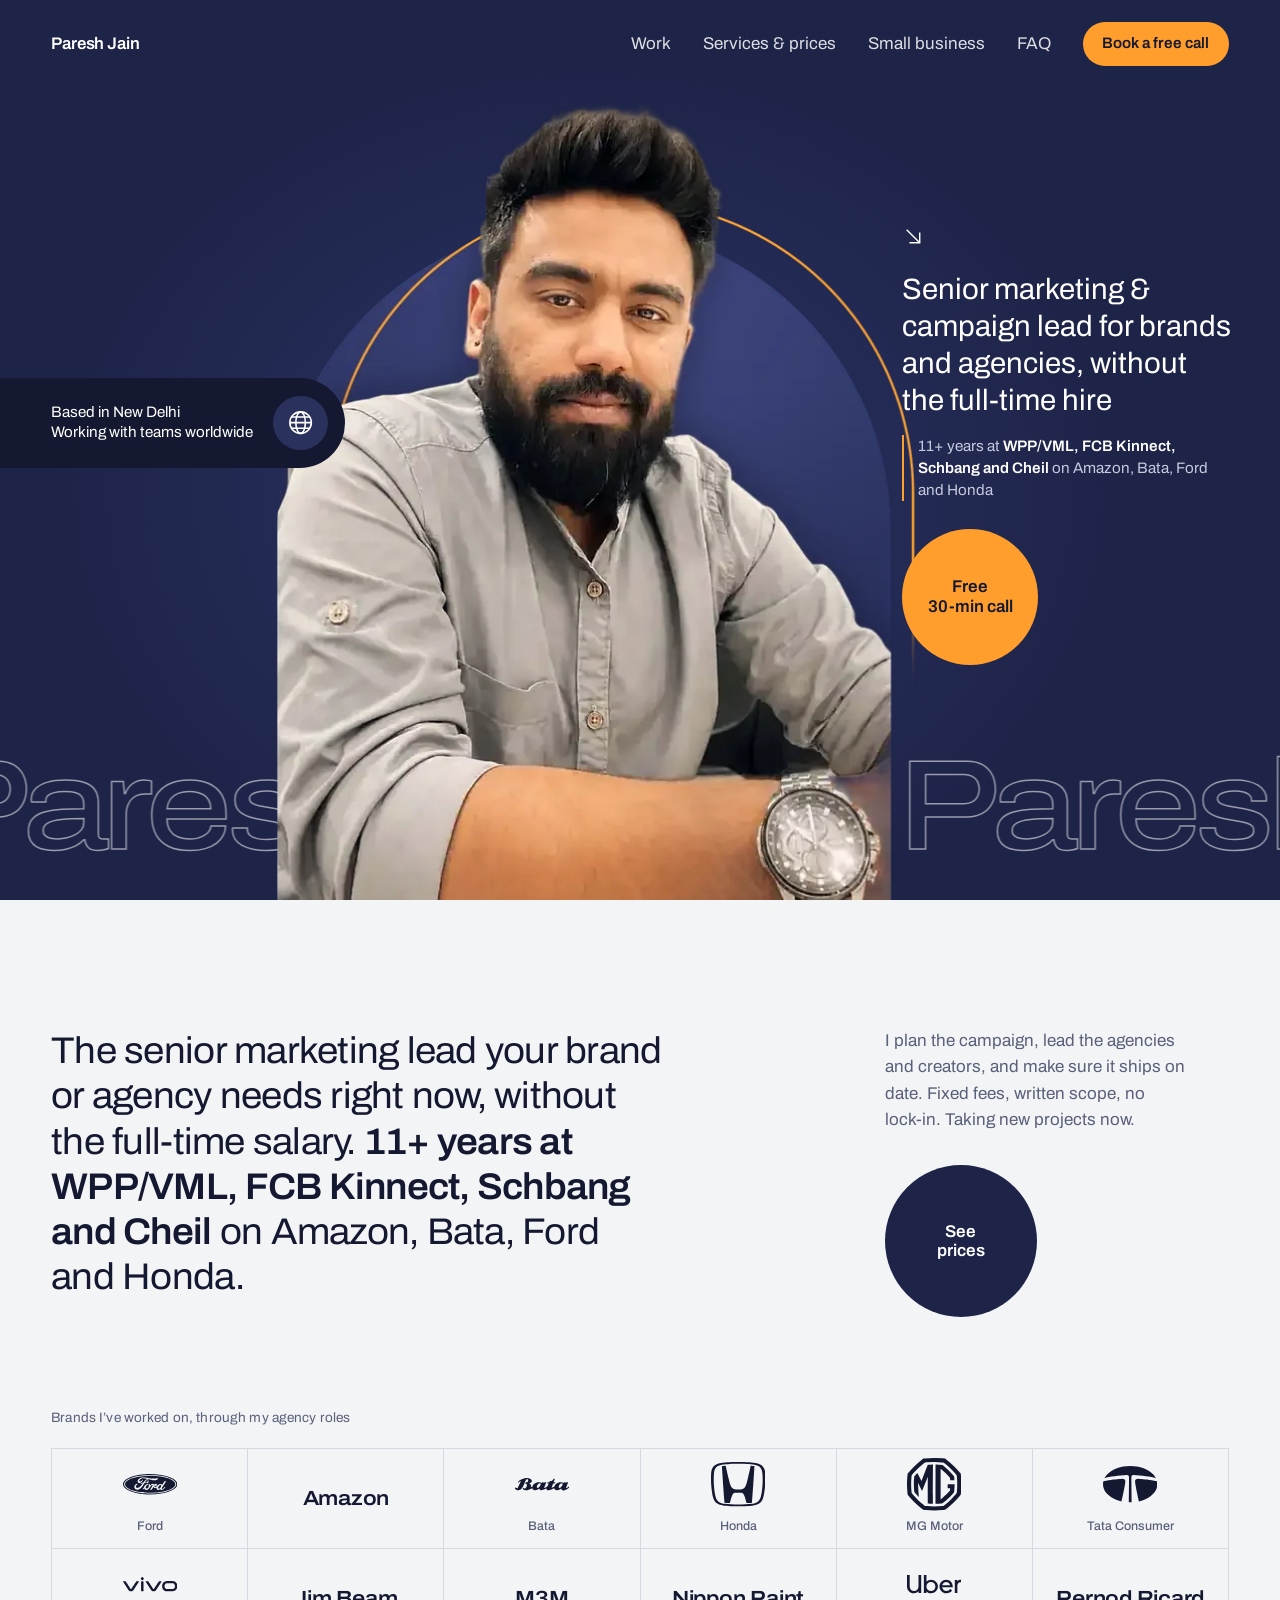
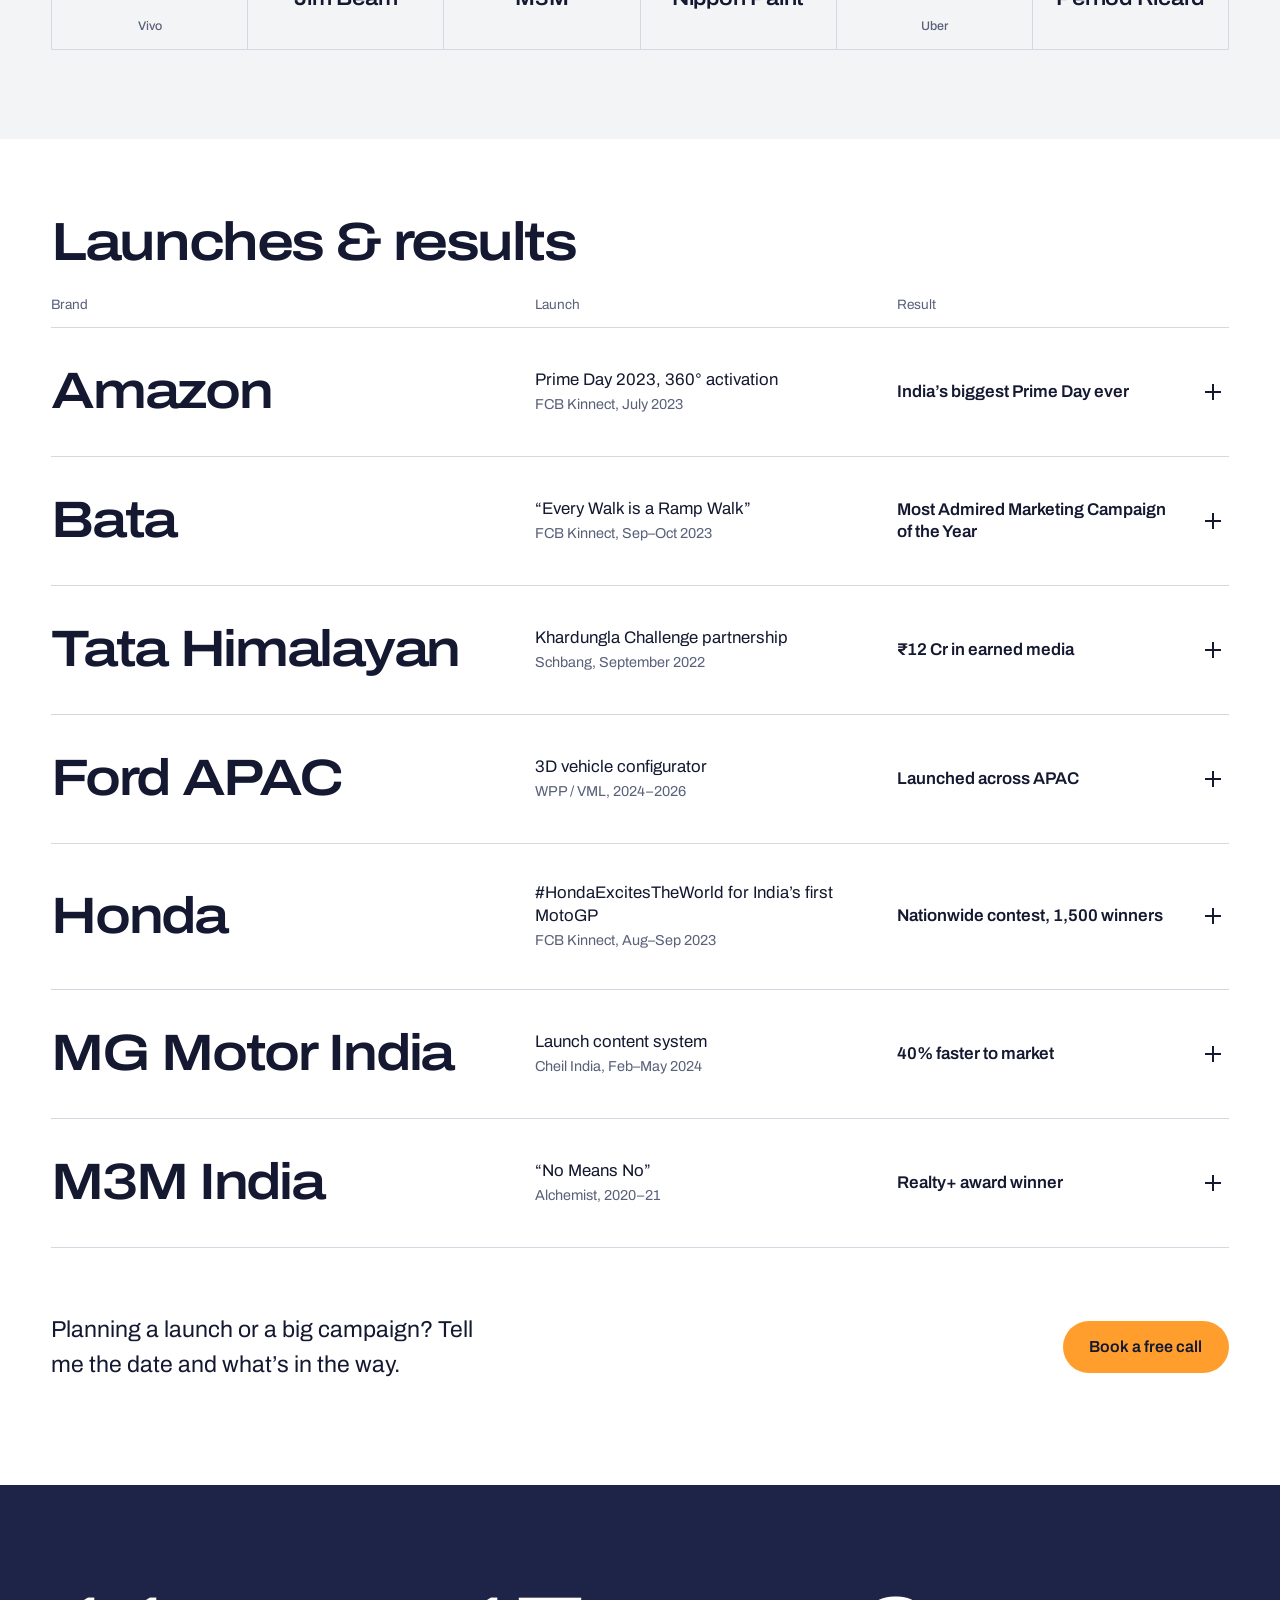
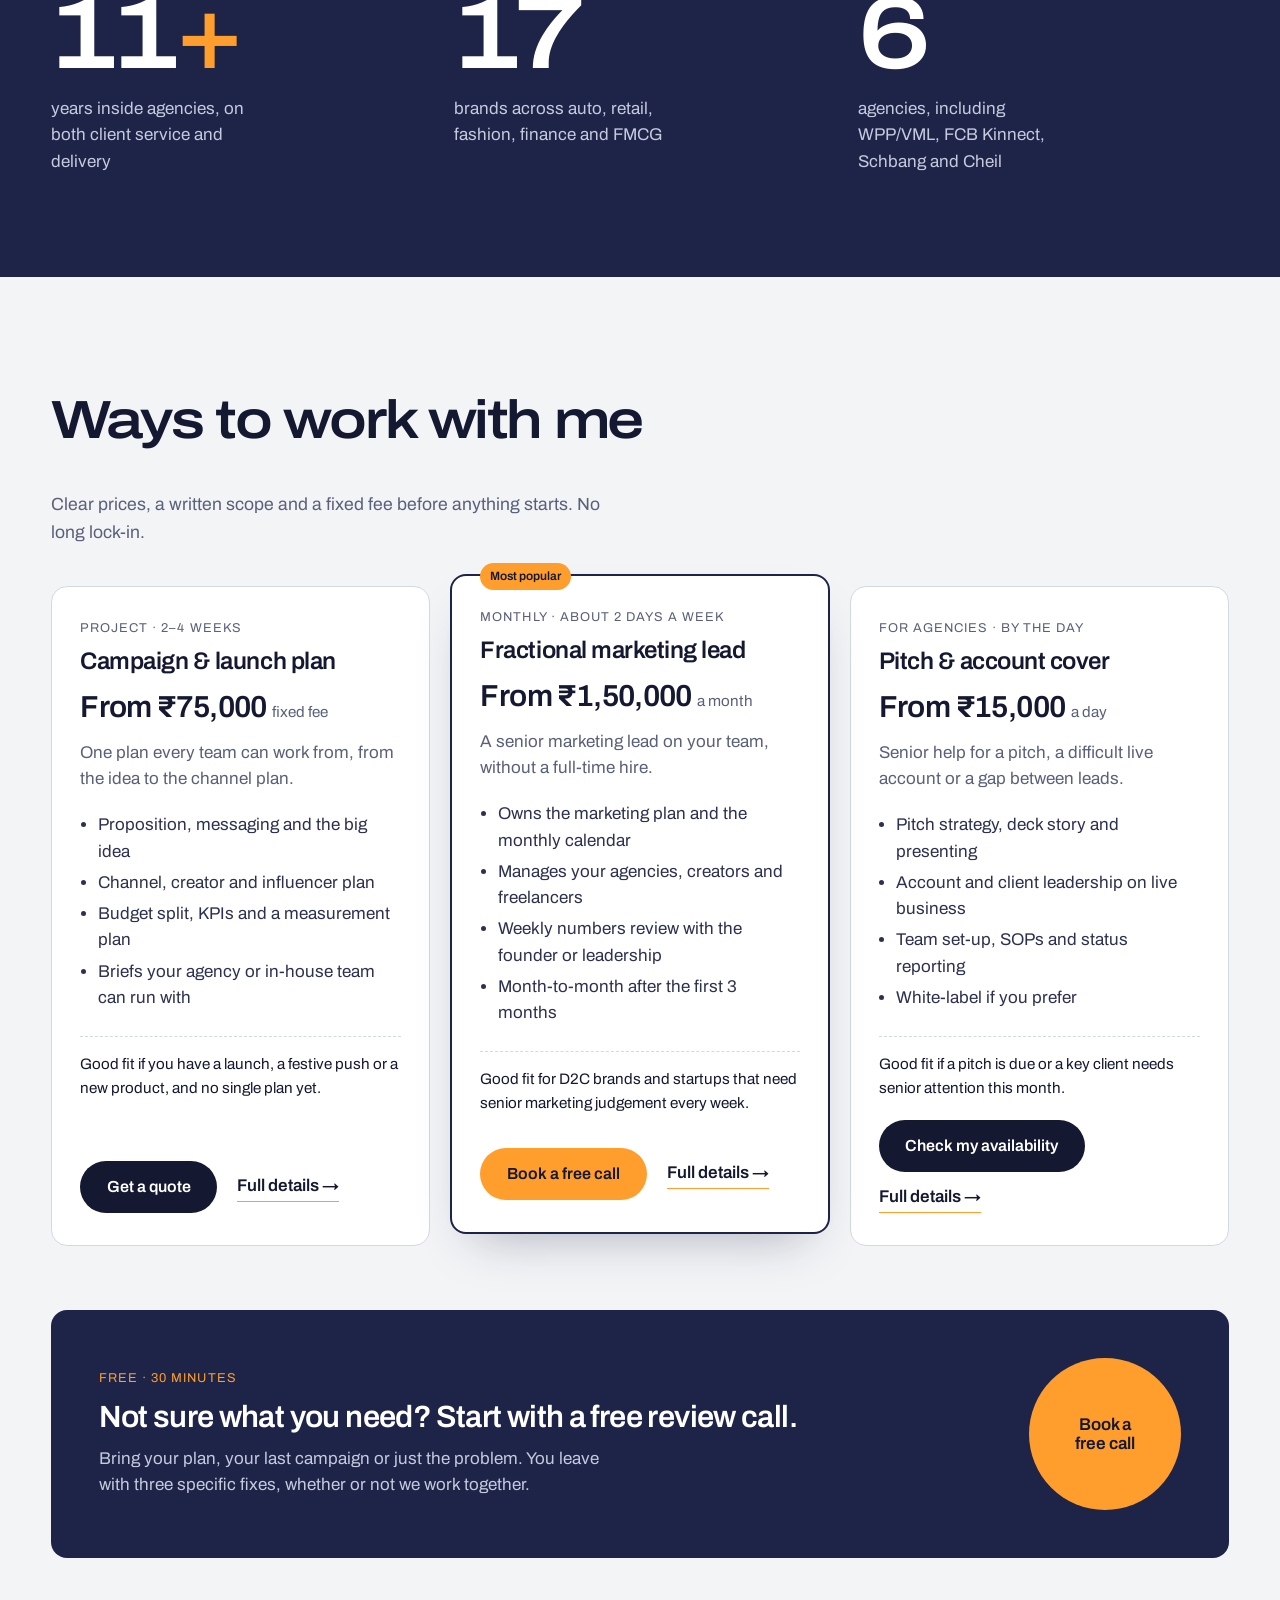
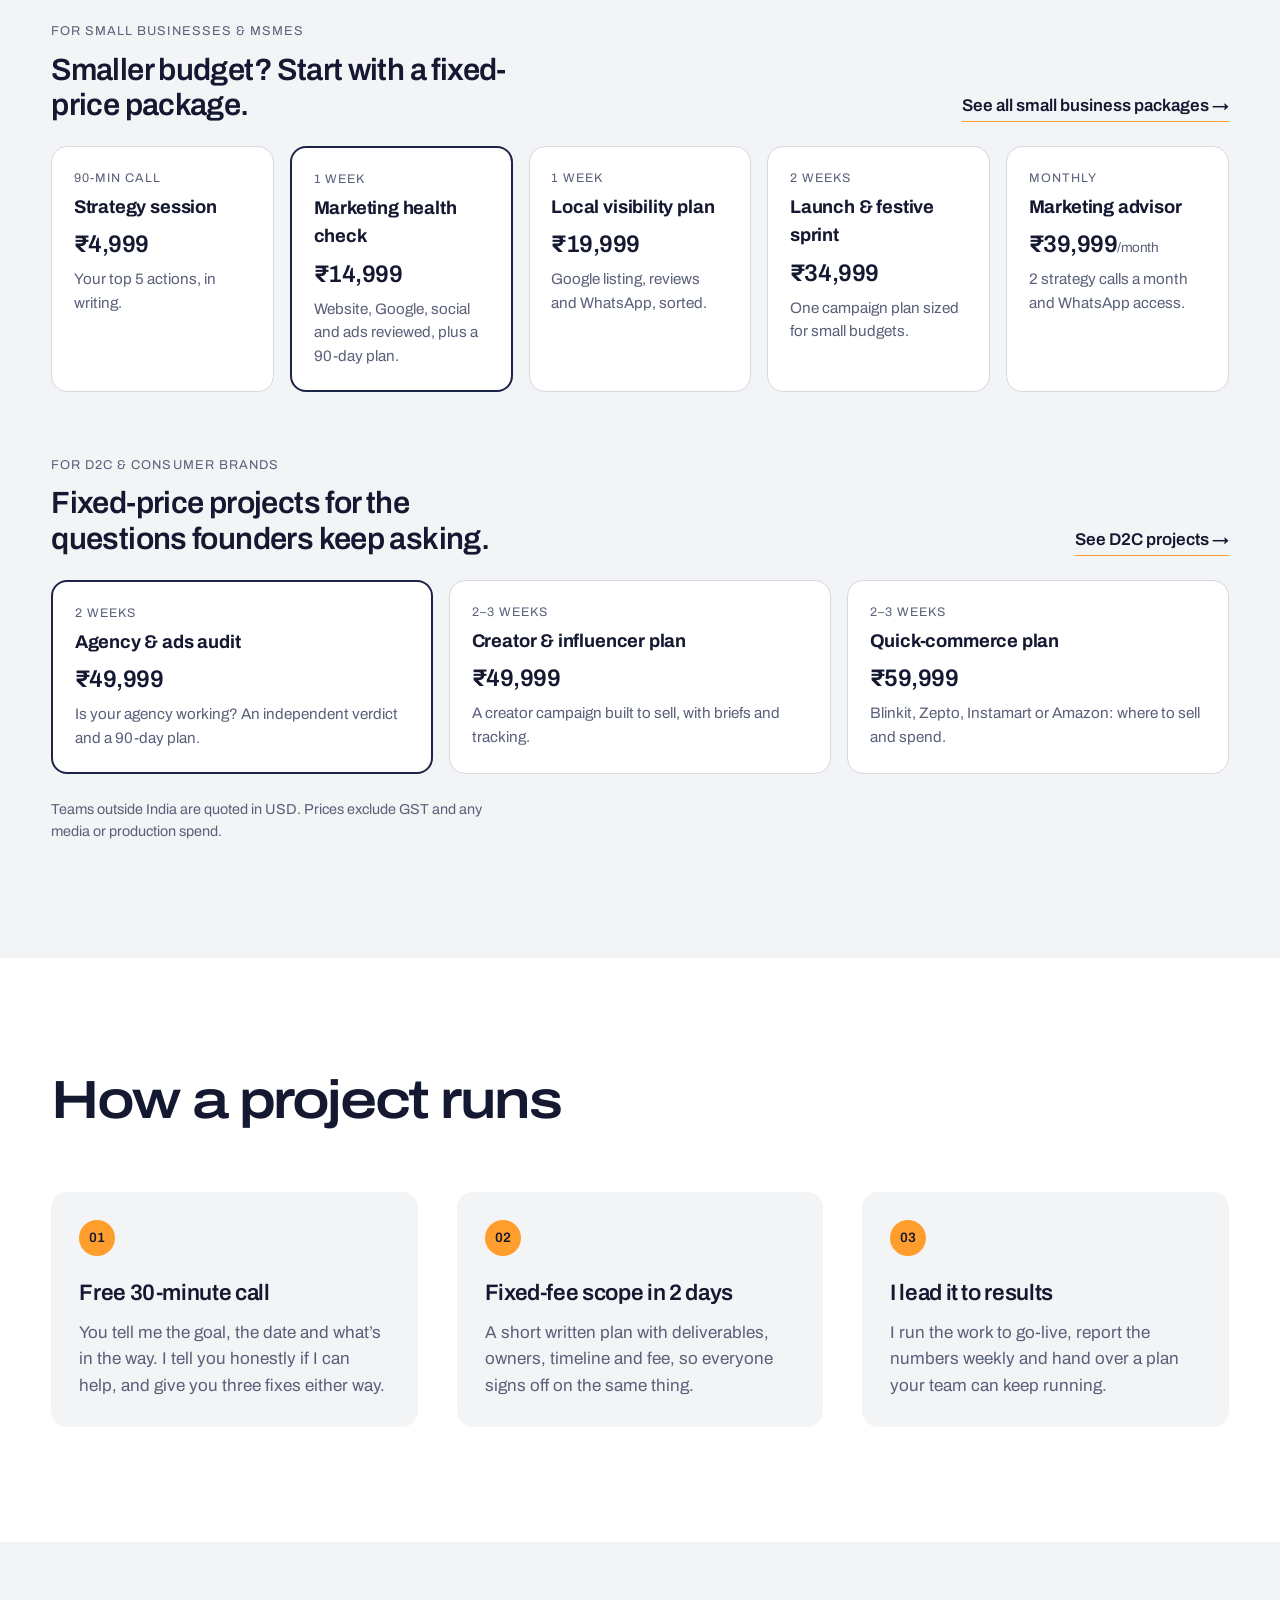
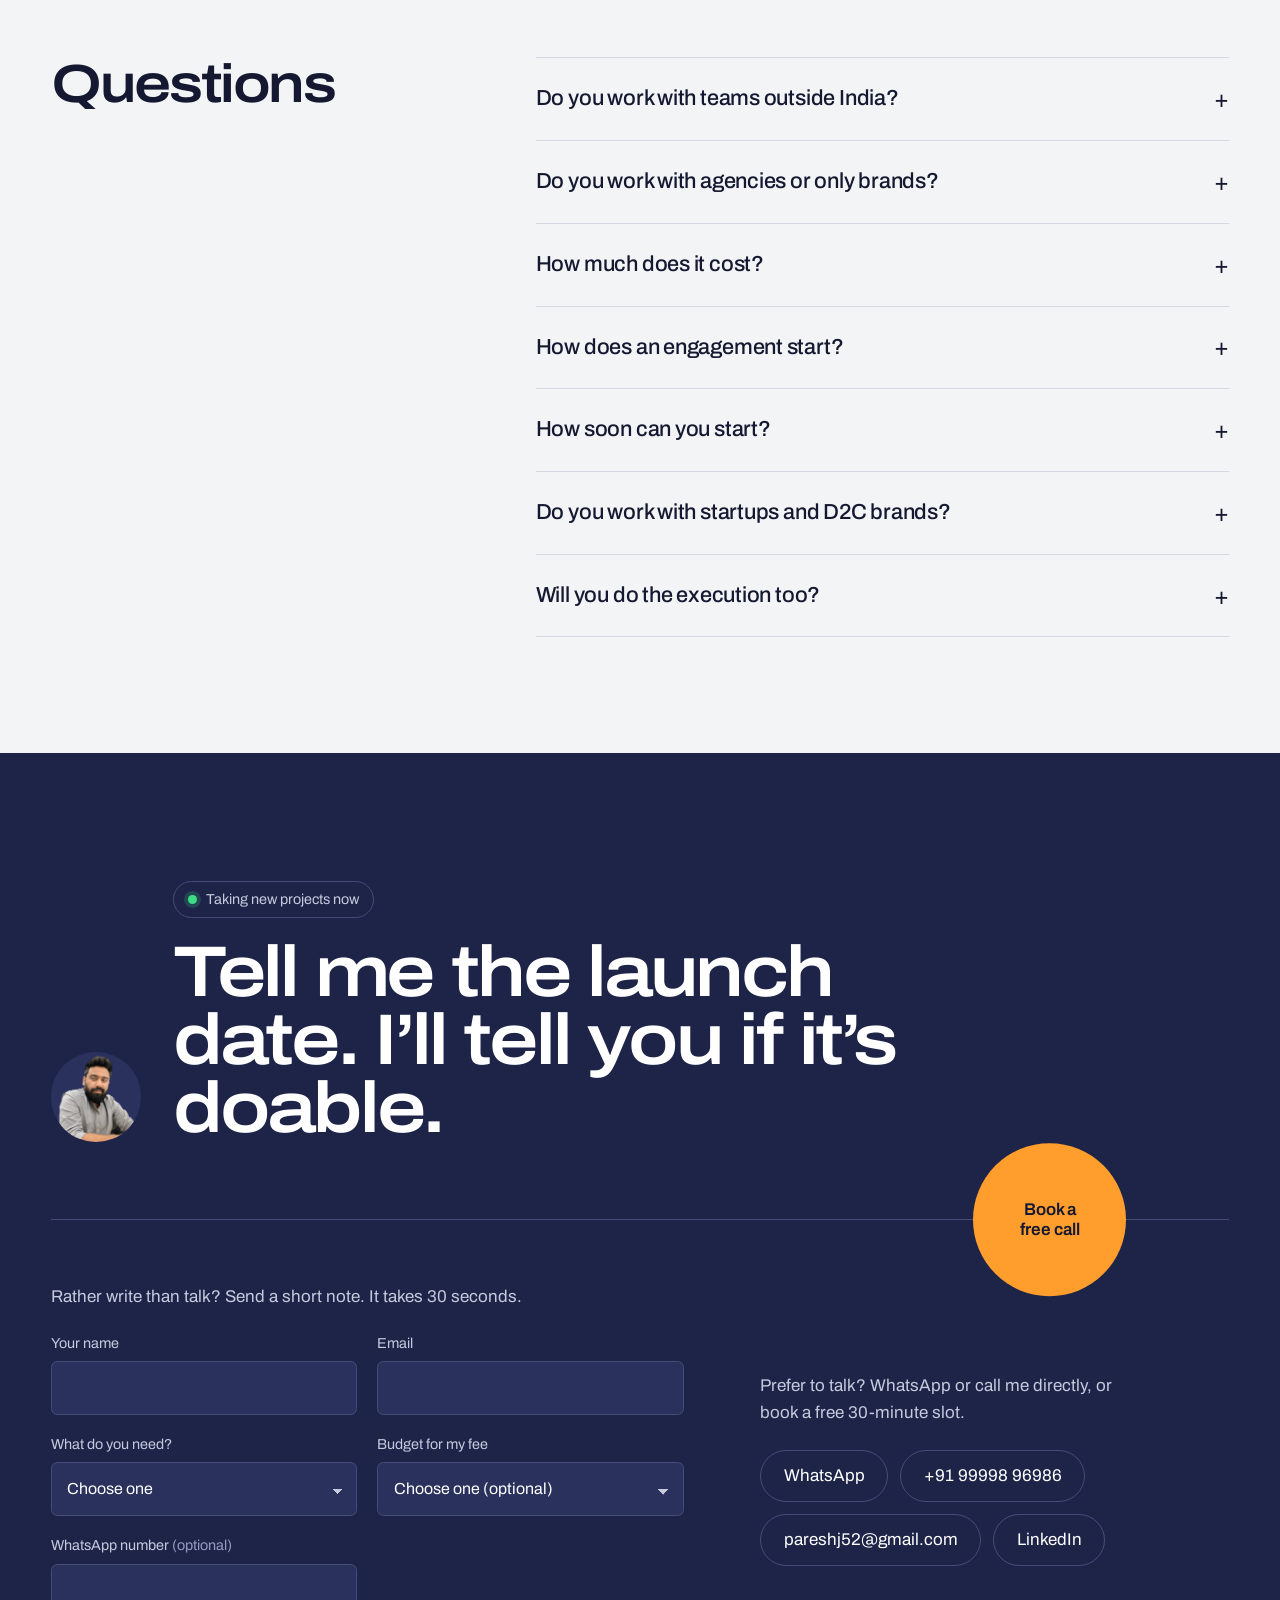
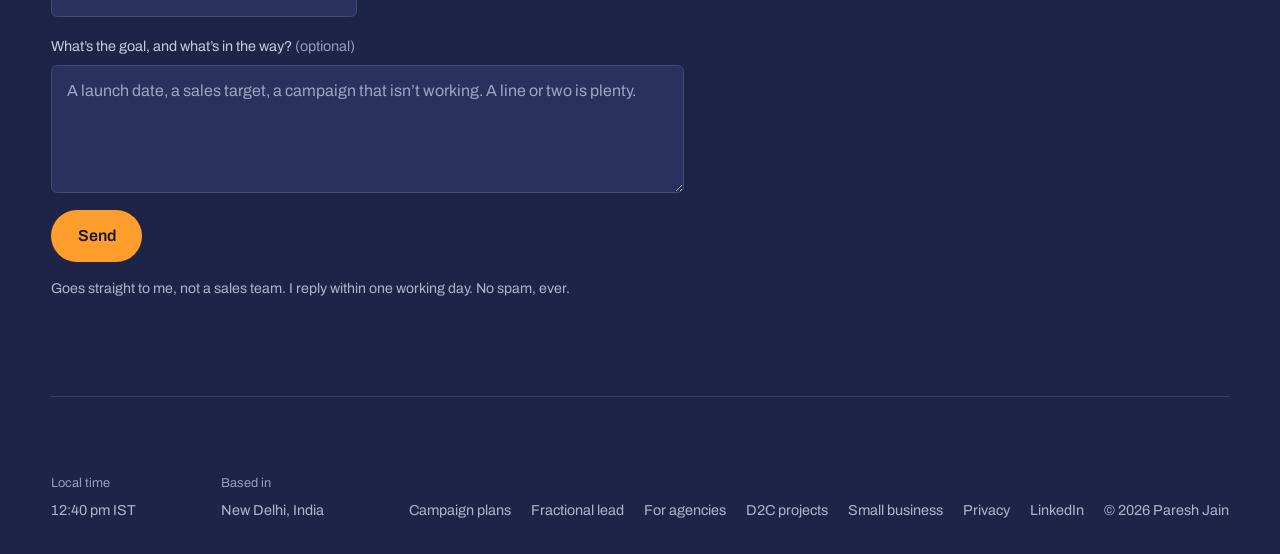
==== index.html @ c56ebc62 "Preview: market-led packages (local visibility, D2C audit/creator/quick-commerce, agency pitch sprin" ====
<!DOCTYPE html>
<html lang="en-IN">
<head>
<meta charset="utf-8">
<meta name="viewport" content="width=device-width, initial-scale=1">
<title>Paresh Jain | Freelance Marketing &amp; Campaign Lead, New Delhi</title>
<meta name="description" content="Senior marketing and campaign lead for brands and agencies, without a full-time hire. 11+ years at WPP/VML, FCB Kinnect, Schbang and Cheil on Amazon, Bata, Ford, Honda and Tata. Clear prices. Free 30-minute review call.">
<link rel="canonical" href="https://www.pareshjain.com/">
<link rel="icon" href="assets/favicon.svg" type="image/svg+xml">
<meta name="theme-color" content="#1E2448">

<meta property="og:type" content="website">
<meta property="og:site_name" content="Paresh Jain">
<meta property="og:url" content="https://www.pareshjain.com/">
<meta property="og:title" content="Paresh Jain | Freelance Marketing &amp; Campaign Lead">
<meta property="og:description" content="Senior campaign leadership for brands and agencies. Work for Amazon, Bata, Ford, Honda and Tata. Free 30-minute review call.">
<meta property="og:image" content="https://www.pareshjain.com/assets/og-image.png">
<meta property="og:image:width" content="1200">
<meta property="og:image:height" content="630">
<meta name="twitter:card" content="summary_large_image">
<meta name="twitter:image" content="https://www.pareshjain.com/assets/og-image.png">

<link rel="preconnect" href="https://fonts.googleapis.com">
<link rel="preconnect" href="https://fonts.gstatic.com" crossorigin>
<link href="https://fonts.googleapis.com/css2?family=Archivo:wdth,wght@62..125,300..800&display=swap" rel="stylesheet">
<link rel="preload" as="image" href="assets/paresh-jain-hero-1400.webp" imagesrcset="assets/paresh-jain-hero-700.webp 700w, assets/paresh-jain-hero-1400.webp 1400w" imagesizes="(max-width:900px) 26rem, 46vw" fetchpriority="high">

<!-- ===== Tracking config: paste your Meta Pixel ID between the quotes to switch it on ===== -->
<script>window.PJ = { GA4: 'G-XV39SFSW40', META_PIXEL: '' };</script>
<script async src="https://www.googletagmanager.com/gtag/js?id=G-XV39SFSW40"></script>
<script>
  window.dataLayer = window.dataLayer || [];
  function gtag(){dataLayer.push(arguments);}
  gtag('js', new Date());
  gtag('config', PJ.GA4);
  if (PJ.META_PIXEL) {
    !function(f,b,e,v,n,t,s){if(f.fbq)return;n=f.fbq=function(){n.callMethod?n.callMethod.apply(n,arguments):n.queue.push(arguments)};if(!f._fbq)f._fbq=n;n.push=n;n.loaded=!0;n.version='2.0';n.queue=[];t=b.createElement(e);t.async=!0;t.src=v;s=b.getElementsByTagName(e)[0];s.parentNode.insertBefore(t,s)}(window,document,'script','https://connect.facebook.net/en_US/fbevents.js');
    fbq('init', PJ.META_PIXEL); fbq('track', 'PageView');
  }
</script>

<script type="application/ld+json">
{"@context":"https://schema.org","@graph":[
 {"@type":"Person","@id":"https://www.pareshjain.com/#paresh","name":"Paresh Jain","url":"https://www.pareshjain.com/","image":"https://www.pareshjain.com/assets/paresh-jain-cutout.webp","jobTitle":"Freelance marketing and campaign lead","address":{"@type":"PostalAddress","addressLocality":"New Delhi","addressCountry":"IN"},"sameAs":["https://www.linkedin.com/in/paresh-jain-662b7589/"],"alumniOf":[{"@type":"Organization","name":"WPP / VML"},{"@type":"Organization","name":"FCB Kinnect"},{"@type":"Organization","name":"Schbang"},{"@type":"Organization","name":"Cheil India"}]},
 {"@type":"ProfessionalService","name":"Paresh Jain","url":"https://www.pareshjain.com/","founder":{"@id":"https://www.pareshjain.com/#paresh"},"areaServed":"Worldwide","priceRange":"₹4,999–₹1,50,000","address":{"@type":"PostalAddress","addressLocality":"New Delhi","addressCountry":"IN"},"telephone":"+91-9999896986","serviceType":["Marketing and campaign strategy","Integrated campaign leadership","Fractional marketing lead","Agency pitch and account cover","Small business marketing packages"]},
 {"@type":"FAQPage","mainEntity":[
  {"@type":"Question","name":"Do you work with teams outside India?","acceptedAnswer":{"@type":"Answer","text":"Yes. I work remotely with brand and agency teams anywhere, and I am based in New Delhi for anything that needs to happen on the ground in India."}},
  {"@type":"Question","name":"Do you work with agencies or only brands?","acceptedAnswer":{"@type":"Answer","text":"Both. Brands bring me in to run a launch end to end. Agencies bring me in to lead a pitch, steady a live account or cover a delivery gap."}},
  {"@type":"Question","name":"How does an engagement start?","acceptedAnswer":{"@type":"Answer","text":"Book a free 30-minute review call or send a short note. If there is a fit, I send a written scope with a fixed fee within two working days."}},
  {"@type":"Question","name":"How much does it cost?","acceptedAnswer":{"@type":"Answer","text":"Campaign and launch plans start at Rs 75,000 as a fixed fee. A fractional marketing lead role starts at Rs 1,50,000 a month for about two days a week. Agency pitch and account cover starts at Rs 15,000 a day. Small business and MSME packages start at Rs 4,999, and fixed-price D2C projects at Rs 49,999. The first call is free."}}
 ]}
]}
</script>

<style>
:root{
  --indigo:#1E2448; --ink:#141830; --indigo-2:#2A315C;
  --paper:#F3F4F6; --paper-2:#E8EAEF; --line:#D4D8E1; --muted:#596079;
  --saffron:#FF9E2C; --saffron-2:#FFB45C;
  --white:#fff;
  --f:"Archivo", ui-sans-serif, system-ui, sans-serif;
  --g:clamp(1.25rem,4vw,4rem);
  --max:1440px;
  --ease:cubic-bezier(.22,.8,.2,1);
}
*,*::before,*::after{box-sizing:border-box}
html{-webkit-text-size-adjust:100%;text-size-adjust:100%;scroll-behavior:smooth}
@media (prefers-reduced-motion:reduce){html{scroll-behavior:auto}}
body{margin:0;background:var(--paper);color:var(--ink);font-family:var(--f);font-size:1.0625rem;line-height:1.55;-webkit-font-smoothing:antialiased;font-variation-settings:"wdth" 100}
img,svg{display:block;max-width:100%}
a{color:inherit}
button{font:inherit;color:inherit}
:focus-visible{outline:3px solid var(--saffron);outline-offset:3px}
.wrap{max-width:var(--max);margin:0 auto;padding:0 var(--g)}
.skip{position:absolute;left:-9999px;top:0}
.skip:focus{left:1rem;top:1rem;z-index:100;background:var(--saffron);color:var(--ink);padding:.6rem 1rem;font-weight:600}
.label{font-size:.85rem;color:var(--muted);letter-spacing:.01em;margin:0 0 1.5rem}
.on-dark .label{color:#AEB4CC}

/* ---------- Buttons ---------- */
.btn{display:inline-flex;align-items:center;justify-content:center;gap:.6rem;min-height:3.25rem;padding:0 1.6rem;border-radius:999px;border:1.5px solid transparent;font-weight:600;font-size:1rem;text-decoration:none;cursor:pointer;transition:background-color .2s,color .2s,border-color .2s}
.btn-sun{background:var(--saffron);color:var(--ink)}
.btn-sun:hover{background:var(--saffron-2)}
.btn-line{border-color:currentColor;background:transparent}
.btn-line:hover{background:var(--white);color:var(--ink);border-color:var(--white)}
.on-paper .btn-line:hover{background:var(--ink);color:var(--white);border-color:var(--ink)}
.orb{--s:9.5rem;width:var(--s);height:var(--s);border-radius:50%;display:inline-grid;place-items:center;text-align:center;font-weight:600;line-height:1.15;text-decoration:none;cursor:pointer;border:0;position:relative}
.orb span{display:block;transition:transform .35s var(--ease)}
.orb-sun{background:var(--saffron);color:var(--ink)}
.orb-ink{background:var(--indigo);color:var(--white)}
.orb:hover{filter:brightness(1.05)}

/* ---------- Header ---------- */
.top{position:absolute;inset:0 0 auto;z-index:20;color:var(--white)}
.top .wrap{display:flex;align-items:center;justify-content:space-between;height:5.5rem}
.brand{font-weight:600;text-decoration:none;font-size:1.05rem;letter-spacing:-.01em}
.nav{display:flex;align-items:center;gap:2rem}
.nav a:not(.btn){text-decoration:none;opacity:.85;position:relative}
.nav a:not(.btn):hover{opacity:1}
.nav a:not(.btn)::after{content:"";position:absolute;left:50%;bottom:-.45rem;width:5px;height:5px;border-radius:50%;background:currentColor;transform:translateX(-50%) scale(0);transition:transform .25s var(--ease)}
.nav a:not(.btn):hover::after{transform:translateX(-50%) scale(1)}
.nav .btn{min-height:2.75rem;padding:0 1.15rem;font-size:.95rem}
@media (max-width:820px){.nav a:not(.btn){display:none}}

/* Sticky bar after hero */
.bar{position:fixed;inset:0 0 auto;z-index:30;background:rgba(243,244,246,.92);backdrop-filter:blur(10px);-webkit-backdrop-filter:blur(10px);border-bottom:1px solid var(--line);transform:translateY(-105%);transition:transform .35s var(--ease)}
.bar.on{transform:none}
.bar .wrap{display:flex;align-items:center;justify-content:space-between;height:4rem}
.bar .btn{min-height:2.6rem;padding:0 1.1rem;font-size:.95rem}
.bar-links{display:flex;gap:1.5rem;align-items:center}
.bar-links a:not(.btn){text-decoration:none;color:var(--muted)}
.bar-links a:not(.btn):hover{color:var(--ink)}
@media (max-width:820px){.bar{display:none}}

/* ---------- Hero ---------- */
.hero{position:relative;background:var(--indigo);color:var(--white);min-height:max(40rem,100svh);overflow:hidden;isolation:isolate}
.hero::before{content:"";position:absolute;inset:0;z-index:-2;background:radial-gradient(60% 70% at 46% 55%,#2B3364 0%,rgba(43,51,100,0) 70%)}
.hero-photo{position:absolute;left:46%;bottom:0;translate:-50% 0;height:min(92%,62rem);aspect-ratio:760/823;z-index:-1}
.hero-photo img{width:100%;height:100%;object-fit:contain;object-position:50% 100%;-webkit-mask-image:linear-gradient(to right,transparent 0,#000 7%,#000 78%,transparent 100%);mask-image:linear-gradient(to right,transparent 0,#000 7%,#000 78%,transparent 100%)}
.hero-left{position:absolute;left:0;top:42%}
.pill{display:flex;align-items:center;gap:1.25rem;background:var(--ink);padding:1.1rem 1.1rem 1.1rem var(--g);border-radius:0 999px 999px 0;font-size:.95rem;line-height:1.3}
.globe{width:3.4rem;height:3.4rem;border-radius:50%;background:var(--indigo-2);display:grid;place-items:center;flex:none}
.globe svg{width:1.7rem;height:1.7rem}
@media (prefers-reduced-motion:no-preference){.globe svg{animation:spin 14s linear infinite}@keyframes spin{to{transform:rotate(360deg)}}}
.hero-right{position:absolute;left:70.5%;top:25%;width:min(24rem,26vw);z-index:2}
.hero-right .arrow{width:1.4rem;height:1.4rem;margin-bottom:1.5rem}
.role{font-size:clamp(1.35rem,2.3vw,2.1rem);line-height:1.25;margin:0 0 1rem;font-weight:400}
.proof{font-size:.95rem;line-height:1.45;color:#C5CADD;margin:0 0 1.75rem;padding-left:.85rem;border-left:2px solid var(--saffron)}
.proof b{color:var(--white);font-weight:600}
.hero-right .orb{--s:8.5rem}
.marquee{position:absolute;left:0;right:0;bottom:clamp(1rem,4vh,3rem);white-space:nowrap;pointer-events:none;user-select:none}
.marquee-track{display:inline-flex;will-change:transform}
.marquee-track span{font-size:clamp(5rem,15vw,15rem);line-height:.9;font-weight:500;letter-spacing:-.045em;font-variation-settings:"wdth" 104;padding-right:.35em}
.hero h1{position:absolute;width:1px;height:1px;overflow:hidden;clip:rect(0 0 0 0)}
.hero-mobile{display:none}

@media (max-width:900px){
  .hero{min-height:auto;padding:6.5rem 0 0}
  .hero-photo{position:relative;left:auto;translate:none;height:auto;width:min(100%,26rem);margin:0 auto;aspect-ratio:760/823}
  .hero-photo img{-webkit-mask-image:linear-gradient(to right,transparent 0,#000 6%,#000 80%,transparent 100%),linear-gradient(to bottom,#000 72%,transparent 100%);-webkit-mask-composite:source-in;mask-image:linear-gradient(to right,transparent 0,#000 6%,#000 80%,transparent 100%),linear-gradient(to bottom,#000 72%,transparent 100%);mask-composite:intersect}
  .intro-side .orb{--s:7.5rem}
  .hero-left,.hero-right{position:static;width:auto}
  .hero-left{margin-top:-2.4rem;position:relative;z-index:2}
  .pill{display:inline-flex;font-size:.9rem;padding:.8rem .9rem .8rem var(--g)}
  .globe{width:2.8rem;height:2.8rem}
  .hero-right{padding:1.75rem var(--g) 0}
  .hero-right .arrow{display:none}
  .role{margin-bottom:1rem}
  .proof{margin-bottom:1.5rem}
  .hero-right .orb{display:none}
  .hero-mobile{display:flex;flex-wrap:wrap;gap:.75rem;padding:0 var(--g) 1.5rem}
  .marquee{position:relative;bottom:auto;padding:1rem 0 1.5rem}
  .marquee-track span{font-size:clamp(4rem,22vw,8rem)}
}

/* entrance */
@media (prefers-reduced-motion:no-preference){
  .js .hero-photo{opacity:0;transform:translateY(6%);transition:opacity 1s var(--ease),transform 1.1s var(--ease)}
  .js .marquee{opacity:0;transition:opacity 1s var(--ease) .25s}
  .js .hero-left,.js .hero-right{opacity:0;transition:opacity .8s var(--ease) .45s}
  .js.ready .hero-photo{opacity:1;transform:none}
  .js.ready .marquee,.js.ready .hero-left,.js.ready .hero-right{opacity:1}
}

/* ---------- Intro ---------- */
.intro{padding:clamp(5rem,10vw,9rem) 0 clamp(4rem,7vw,6rem)}
.intro-grid{display:grid;grid-template-columns:minmax(0,2.2fr) minmax(0,1fr);gap:clamp(2rem,6vw,7rem);align-items:start}
.statement{font-size:clamp(1.6rem,2.9vw,2.75rem);line-height:1.22;letter-spacing:-.02em;margin:0;font-weight:400;max-width:28ch}
.statement strong{font-weight:600}
.intro-side p{color:var(--muted);margin:0 0 2rem;max-width:30ch}
.brands{margin-top:clamp(3.5rem,7vw,6rem);border-top:1px solid var(--line);padding-top:1.5rem;display:grid;grid-template-columns:12rem 1fr;gap:1.5rem;align-items:baseline}
.brands p{margin:0}.brands-label{margin:0}
.brand-list{list-style:none;margin:0;padding:0;display:flex;flex-wrap:wrap;gap:.35rem 1.6rem;font-size:clamp(1.15rem,1.8vw,1.6rem);font-weight:500;letter-spacing:-.01em;color:#3A4060}
@media (max-width:900px){.intro-grid{grid-template-columns:1fr}.brands{grid-template-columns:1fr;gap:.75rem}}

/* ---------- Work list ---------- */
.work{padding:clamp(3rem,6vw,5rem) 0 clamp(4rem,8vw,7rem)}
.work-head{display:grid;grid-template-columns:1fr auto;align-items:end;gap:1rem;margin-bottom:1.5rem}
.work-head h2{margin:0;font-size:clamp(2rem,4.2vw,3.75rem);line-height:1;letter-spacing:-.035em;font-weight:500}
.work-cols{display:grid;grid-template-columns:minmax(0,1.5fr) minmax(0,1.1fr) minmax(0,.9fr) 2rem;gap:1.5rem;padding:0 0 .75rem;border-bottom:1px solid var(--line);font-size:.85rem;color:var(--muted)}
.case{border-bottom:1px solid var(--line)}
.case-row{all:unset;box-sizing:border-box;display:grid;grid-template-columns:minmax(0,1.5fr) minmax(0,1.1fr) minmax(0,.9fr) 2rem;gap:1.5rem;align-items:center;width:100%;padding:clamp(1.6rem,3vw,2.6rem) 0;cursor:pointer;transition:opacity .3s,padding .35s var(--ease)}
.case-row:focus-visible{outline:3px solid var(--saffron);outline-offset:4px}
.case-brand{font-size:clamp(1.9rem,4vw,4.25rem);line-height:1;letter-spacing:-.04em;font-weight:500;transition:transform .45s var(--ease)}
.case-what{font-size:1.05rem;line-height:1.35}
.case-what small{display:block;color:var(--muted);font-size:.9rem;margin-top:.2rem}
.case-result{font-weight:600;line-height:1.3}
.case-plus{width:2rem;height:2rem;position:relative}
.case-plus::before,.case-plus::after{content:"";position:absolute;left:50%;top:50%;width:1rem;height:2px;background:currentColor;transform:translate(-50%,-50%);transition:transform .3s var(--ease)}
.case-plus::after{transform:translate(-50%,-50%) rotate(90deg)}
.case.open .case-plus::after{transform:translate(-50%,-50%) rotate(0)}
@media (hover:hover){
  .cases:hover .case-row{opacity:.38}
  .cases .case-row:hover,.cases .case.open .case-row{opacity:1}
  .case-row:hover .case-brand{transform:translateX(-.6rem)}
}
.case-body{padding:0 0 2.5rem}
.case-body[hidden]{display:none}
.case-grid{display:grid;grid-template-columns:minmax(0,1fr) minmax(0,1fr) minmax(0,1.1fr);gap:clamp(1.5rem,3vw,3rem)}
.case-grid h3{font-size:.85rem;font-weight:600;color:var(--muted);margin:0 0 .6rem}
.case-grid p,.case-grid ul{margin:0;color:#2C3150}
.case-grid ul{padding-left:1.1rem}
.case-grid li{margin-bottom:.35rem}
.big{font-size:clamp(2.2rem,4vw,3.5rem);line-height:1;letter-spacing:-.04em;font-weight:500;color:var(--ink);display:block;margin-bottom:.4rem}
.src{margin-top:1rem;font-size:.85rem;color:var(--muted)}
.src a{color:var(--muted)}
.note{font-size:.85rem;color:var(--muted);margin-top:.75rem}
.case-thumb{display:none}
@media (max-width:900px){
  .work-cols{display:none}
  .case-row{grid-template-columns:1fr 2rem;gap:.35rem 1rem}
  .case-brand{grid-column:1;font-size:clamp(2rem,9vw,3rem)}
  .case-plus{grid-column:2;grid-row:1}
  .case-what,.case-result{grid-column:1/-1}
  .case-grid{grid-template-columns:1fr}
  .case-thumb{display:block;margin-bottom:1.5rem;border-radius:.4rem;overflow:hidden;max-width:28rem}
}
.preview{position:fixed;left:0;top:0;width:22rem;height:16rem;z-index:40;pointer-events:none;border-radius:.4rem;overflow:hidden;transform:translate(2.5rem,-50%) scale(0);transform-origin:0 50%;transition:transform .35s var(--ease);background:var(--indigo)}
.preview.on{transform:translate(2.5rem,-50%) scale(1)}
.preview img{width:100%;height:100%;object-fit:cover}
@media (hover:none),(max-width:900px){.preview{display:none}}
.pv{display:none}
.card{width:100%;height:100%;display:flex;flex-direction:column;justify-content:flex-end;padding:1.5rem;color:var(--white);background:var(--indigo)}
.card b{font-size:3.25rem;line-height:.95;letter-spacing:-.04em;font-weight:500;color:var(--saffron)}
.card i{font-style:normal;margin-top:.5rem;font-size:1rem;opacity:.85}
.card.sun{background:var(--saffron);color:var(--ink)}
.card.sun b{color:var(--ink)}
.mid-cta{display:flex;flex-wrap:wrap;align-items:center;justify-content:space-between;gap:1.25rem;margin-top:clamp(2.5rem,5vw,4rem)}
.mid-cta p{margin:0;font-size:clamp(1.15rem,1.8vw,1.5rem);max-width:34ch}

/* ---------- Numbers ---------- */
.numbers{background:var(--indigo);color:var(--white);padding:clamp(4rem,8vw,7rem) 0}
.num-grid{display:grid;grid-template-columns:repeat(3,minmax(0,1fr));gap:2rem}
.num b{display:block;font-size:clamp(3.5rem,8vw,7.5rem);line-height:.9;letter-spacing:-.05em;font-weight:500}
.num b em{font-style:normal;color:var(--saffron)}
.num span{display:block;margin-top:1rem;color:#C5CADD;max-width:22ch}
@media (max-width:700px){.num-grid{grid-template-columns:1fr;gap:2.5rem}}

/* ---------- Services ---------- */
.sec{padding:clamp(5rem,9vw,8rem) 0}
.sec h2{font-size:clamp(2rem,4.2vw,3.75rem);line-height:1.02;letter-spacing:-.035em;font-weight:500;margin:0 0 clamp(2.5rem,5vw,4rem);max-width:18ch;text-wrap:balance}
.svc{display:grid;grid-template-columns:repeat(3,minmax(0,1fr));border-top:1.5px solid var(--ink)}
.svc article{padding:2rem 2rem 2.5rem 0;border-right:1px solid var(--line)}
.svc article+article{padding-left:2rem}
.svc article:last-child{border-right:0;padding-right:0}
.svc h3{font-size:1.5rem;line-height:1.15;letter-spacing:-.02em;margin:0 0 .9rem;font-weight:600}
.svc p{margin:0 0 1.25rem;color:var(--muted)}
.svc ul{margin:0 0 1.25rem;padding-left:1.1rem;color:#2C3150}
.svc li{margin-bottom:.3rem}
.fit{border-top:1px dashed var(--line);padding-top:1rem;color:var(--ink)!important;font-size:.95rem}
@media (max-width:900px){.svc{grid-template-columns:1fr}.svc article,.svc article+article{padding:1.75rem 0;border-right:0;border-bottom:1px solid var(--line)}}

.process{background:var(--paper-2)}
.steps{list-style:none;margin:0;padding:0;display:grid;grid-template-columns:repeat(3,minmax(0,1fr));gap:clamp(1.5rem,3vw,3rem);counter-reset:s}
.steps li{counter-increment:s;border-top:1px solid var(--line);padding-top:1.5rem}
.steps li::before{content:"0" counter(s);display:block;font-size:.9rem;color:var(--muted);margin-bottom:1.5rem}
.steps h3{font-size:1.4rem;margin:0 0 .6rem;font-weight:600;letter-spacing:-.015em}
.steps p{margin:0;color:var(--muted);max-width:32ch}
@media (max-width:800px){.steps{grid-template-columns:1fr}}

.faq-grid{display:grid;grid-template-columns:minmax(0,1fr) minmax(0,1.7fr);gap:clamp(2rem,6vw,7rem);align-items:start}
.faq-grid h2{margin:0}
@media (max-width:900px){.faq-grid{grid-template-columns:1fr}.faq-grid h2{margin-bottom:2rem}}
.faq details{border-top:1px solid var(--line)}
.faq details:last-child{border-bottom:1px solid var(--line)}
.faq summary{list-style:none;cursor:pointer;display:flex;align-items:center;justify-content:space-between;gap:1rem;padding:1.5rem 0;font-size:clamp(1.15rem,1.7vw,1.4rem);font-weight:500;letter-spacing:-.01em}
.faq summary::-webkit-details-marker{display:none}
.faq summary::after{content:"+";font-weight:400;font-size:1.5rem;line-height:1;transition:transform .3s var(--ease)}
.faq details[open] summary::after{transform:rotate(45deg)}
.faq p{margin:0 0 1.5rem;color:var(--muted);max-width:60ch}

/* ---------- Contact ---------- */
.contact{background:var(--indigo);color:var(--white);padding:clamp(5rem,10vw,9rem) 0 0;position:relative}
.contact-head{display:flex;align-items:center;gap:clamp(1rem,2.5vw,2rem);flex-wrap:wrap}
.avatar{width:clamp(4rem,7vw,6.5rem);height:clamp(4rem,7vw,6.5rem);border-radius:50%;object-fit:cover;object-position:50% 8%;background:var(--indigo-2)}
.contact h2{margin:0;font-size:clamp(2.6rem,7vw,7rem);line-height:.95;letter-spacing:-.05em;font-weight:500}
.rule{position:relative;margin:clamp(3rem,6vw,5rem) 0 clamp(3rem,5vw,4rem);border-top:1px solid #454C7A}
.rule .orb{position:absolute;right:clamp(1rem,8vw,9rem);top:0;transform:translateY(-50%);--s:clamp(8rem,12vw,11rem)}
.contact-grid{display:grid;grid-template-columns:minmax(0,1.35fr) minmax(0,1fr);gap:clamp(2.5rem,6vw,6rem);align-items:start}
.contact-grid > div > p{color:#C5CADD;margin:0 0 1.5rem;max-width:38ch}
.contact-side{padding-top:clamp(0rem,7vw,6.5rem)}
.chips{display:flex;flex-wrap:wrap;gap:.75rem;margin-bottom:2rem}
.chips a{display:inline-flex;align-items:center;min-height:3.25rem;padding:0 1.4rem;border:1px solid #454C7A;border-radius:999px;text-decoration:none;transition:background-color .2s,border-color .2s}
.chips a:hover{background:var(--indigo-2);border-color:#6A72A6}
form{display:grid;grid-template-columns:1fr 1fr;gap:1.1rem 1.25rem}
.field{display:flex;flex-direction:column;gap:.45rem;min-width:0}
.full{grid-column:1/-1}
label{font-size:.9rem;color:#C5CADD}
input,select,textarea{font:inherit;font-size:1rem;color:var(--white);background:var(--indigo-2);border:1px solid #454C7A;border-radius:.4rem;padding:.85rem .95rem;width:100%}
select{appearance:none;background-image:linear-gradient(45deg,transparent 50%,#C5CADD 50%),linear-gradient(135deg,#C5CADD 50%,transparent 50%);background-position:calc(100% - 1.2rem) 55%,calc(100% - .85rem) 55%;background-size:.35rem .35rem;background-repeat:no-repeat}
input::placeholder,textarea::placeholder{color:#9DA4C6}
input:focus,select:focus,textarea:focus{outline:none;border-color:var(--saffron);box-shadow:0 0 0 3px rgba(255,158,44,.3)}
textarea{min-height:8rem;resize:vertical}
.form-foot{grid-column:1/-1;display:flex;flex-wrap:wrap;align-items:center;gap:1rem 1.5rem}
.form-foot small{color:#AEB4CC}
.hp{position:absolute;left:-9999px;width:1px;height:1px;overflow:hidden}
@media (max-width:900px){.contact-grid{grid-template-columns:1fr}.contact-side{padding-top:0}.rule{margin:4.5rem 0 5.5rem}.rule .orb{--s:7.25rem;right:0}}
@media (max-width:560px){form{grid-template-columns:1fr}}
.foot{display:flex;flex-wrap:wrap;justify-content:space-between;gap:1.5rem;padding:clamp(3rem,6vw,5rem) 0 2rem;margin-top:clamp(4rem,8vw,6rem);border-top:1px solid #353C68;font-size:.9rem;color:#AEB4CC}
.foot div{display:flex;flex-direction:column;gap:.35rem}
.foot b{font-weight:400;font-size:.8rem;color:#959CC0}
.foot a{text-decoration:none}
.foot a:hover{color:var(--white)}
.foot nav{display:flex;gap:1.25rem;flex-wrap:wrap;align-items:flex-end}

/* Mobile action bar */
.mbar{display:none}
@media (max-width:820px){
  .mbar{display:grid;grid-template-columns:1fr 1fr;gap:.5rem;position:fixed;left:0;right:0;bottom:0;z-index:35;padding:.6rem .75rem calc(.6rem + env(safe-area-inset-bottom));background:rgba(20,24,48,.94);backdrop-filter:blur(8px);-webkit-backdrop-filter:blur(8px);transform:translateY(110%);transition:transform .3s var(--ease)}
  .mbar.on{transform:none}
  .mbar .btn{min-height:3rem;padding:0 1rem;color:var(--white)}
  .mbar .btn-sun{color:var(--ink)}
  .foot{padding-bottom:6rem}
}
@media (prefers-reduced-motion:reduce){*,*::before,*::after{animation:none!important;transition:none!important}}

.hero-note{font-size:.95rem;color:#C5CADD;margin:1.1rem 0 0;max-width:24ch;line-height:1.4}
.hero-mobile .hero-note{max-width:none;flex-basis:100%;margin:.25rem 0 0}
.sec-sub{color:var(--muted);margin:-1.25rem 0 2.5rem;max-width:56ch;font-size:1.1rem}
.sec-sub.small{font-size:.9rem;margin:1.5rem 0 0}
.tier{font-size:.8rem;letter-spacing:.08em;text-transform:uppercase;color:var(--muted)!important;margin:0 0 .6rem!important}
.price{font-size:1.9rem;font-weight:600;letter-spacing:-.02em;color:var(--ink)!important;margin:0 0 1rem!important;line-height:1.1}
.price small{font-size:.95rem;font-weight:400;color:var(--muted);letter-spacing:0}
.svc article{display:flex;flex-direction:column}
.svc article .btn{margin-top:auto;align-self:flex-start}
.svc article.pick{position:relative}
.svc article.pick::before{content:"Most popular";position:absolute;top:-.8rem;left:2rem;background:var(--saffron);color:var(--ink);font-size:.75rem;font-weight:600;padding:.25rem .6rem;border-radius:999px}
.btn-ink{background:var(--ink);color:var(--white)}
.btn-ink:hover{background:var(--indigo-2)}
.freebie{margin-top:clamp(2.5rem,5vw,4rem);background:var(--indigo);color:var(--white);border-radius:1rem;padding:clamp(1.75rem,4vw,3rem);display:grid;grid-template-columns:1fr auto;gap:2rem;align-items:center}
.freebie h3{font-size:clamp(1.4rem,2.4vw,2rem);line-height:1.15;margin:0 0 .75rem;font-weight:600;letter-spacing:-.02em}
.freebie p{margin:0;color:#C5CADD;max-width:52ch}
.freebie .tier{color:var(--saffron)!important}
.form-lede{grid-column:1/-1;margin:0 0 .25rem;color:#C5CADD}
.opt{color:#959CC0;font-weight:400}
@media (max-width:900px){.svc article.pick::before{left:0}.freebie{grid-template-columns:1fr}.freebie .orb{--s:7.5rem}}

/* Hero portrait: framed arch artwork (edges are finished in the image, so no CSS fade masks) */
.hero-photo{aspect-ratio:700/823;z-index:0}
.marquee{z-index:-1}
.hero-left{z-index:1}
.hero-photo img{-webkit-mask-image:none;mask-image:none}
@media (max-width:900px){.hero-photo{aspect-ratio:700/823;width:min(88%,26rem)}.hero-photo img{-webkit-mask-image:none;mask-image:none}}
/* ===== Visual refresh (preview) ===== */
/* #4 Display type: use Archivo's wide axis for big headings */
.sec h2,.work-head h2,.contact h2,.case-brand,.num b{font-variation-settings:"wdth" 118;font-weight:600;letter-spacing:-.045em}
.statement{font-variation-settings:"wdth" 104}
/* #3 Hero: smaller, quieter name band so the photo and CTA lead */
.marquee-track span{font-size:clamp(4rem,10vw,10rem);color:transparent;-webkit-text-stroke:1.5px rgba(255,255,255,.55);font-variation-settings:"wdth" 118}
/* #5 Brand strip: bigger, gridded, more confident */
.brands{grid-template-columns:1fr;gap:1.25rem;border-top:0;padding-top:0}
.brand-list{display:grid;grid-template-columns:repeat(6,minmax(0,1fr));gap:0;border-top:1px solid var(--line);border-left:1px solid var(--line)}
.brand-list li{display:flex;align-items:center;justify-content:center;text-align:center;min-height:5.5rem;padding:.75rem;border-right:1px solid var(--line);border-bottom:1px solid var(--line);font-size:clamp(1.05rem,1.6vw,1.4rem);font-weight:600;font-variation-settings:"wdth" 112;color:var(--ink);transition:background-color .25s}
.brand-list li:hover{background:var(--white)}
.brand-list li.has-logo{flex-direction:column;gap:.35rem;padding-top:.5rem}
.brand-list li.has-logo svg{width:auto;height:3.4rem;fill:currentColor;color:var(--ink);transition:color .25s}
.brand-list li.has-logo span{font-size:.78rem;font-weight:500;color:var(--muted);font-variation-settings:"wdth" 100;letter-spacing:0}
.brand-list li:hover svg{color:var(--indigo-2)}
@media (max-width:900px){.brand-list li.has-logo svg{height:2.6rem}}
@media (max-width:900px){.brand-list{grid-template-columns:repeat(3,minmax(0,1fr))}.brand-list li{min-height:4.25rem}}
/* #2 Section rhythm: white work band, cards for prices */
.work{background:var(--white)}
.work .case-row{padding-left:0}
#services{background:var(--paper)}
.svc{border-top:0;gap:1.25rem}
.svc article,.svc article+article,.svc article:last-child{background:var(--white);border:1px solid var(--line);border-radius:1rem;padding:2rem 1.75rem 2rem}
.svc article.pick{border:2px solid var(--indigo);box-shadow:0 24px 48px -24px rgba(30,36,72,.35);transform:translateY(-.75rem)}
.svc article.pick::before{left:1.75rem}
.process{background:var(--white)}
.steps li{background:var(--paper);border:0;border-radius:1rem;padding:1.75rem}
.steps li::before{display:inline-grid;place-items:center;width:2.25rem;height:2.25rem;border-radius:50%;background:var(--saffron);color:var(--ink);font-weight:600;font-size:.85rem;margin-bottom:1.25rem}
@media (max-width:900px){.svc{gap:1rem}.svc article,.svc article+article{padding:1.75rem 1.4rem;border-bottom:1px solid var(--line)}.svc article.pick{transform:none;margin-top:.75rem}}
.svc-ctas{margin-top:auto;display:flex;flex-wrap:wrap;align-items:center;gap:.75rem 1.25rem}
.svc article .svc-ctas .btn{margin-top:0}
.more-link{font-weight:600;text-decoration:none;border-bottom:1.5px solid var(--saffron);padding-bottom:.1rem}
.more-link:hover{color:var(--indigo-2)}
.sme{margin-top:clamp(2.5rem,5vw,4rem)}
.sme-head{display:flex;flex-wrap:wrap;justify-content:space-between;align-items:flex-end;gap:1rem;margin-bottom:1.5rem}
.sme-head h3{margin:0;font-size:clamp(1.4rem,2.4vw,2rem);line-height:1.15;letter-spacing:-.02em;font-weight:600;max-width:26ch}
.sme-grid{display:grid;grid-template-columns:repeat(4,minmax(0,1fr));gap:1rem}
.sme-card{display:flex;flex-direction:column;gap:.3rem;text-decoration:none;background:var(--white);border:1px solid var(--line);border-radius:1rem;padding:1.35rem;transition:border-color .2s,transform .2s}
.sme-card:hover{border-color:var(--indigo);transform:translateY(-2px)}
.sme-card.pick{border:2px solid var(--indigo)}
.sme-card span{font-size:.78rem;letter-spacing:.08em;text-transform:uppercase;color:var(--muted)}
.sme-card b{font-size:1.15rem;letter-spacing:-.01em}
.sme-card em{font-style:normal;font-size:1.5rem;font-weight:600;letter-spacing:-.02em}
.sme-card em small{font-size:.85rem;font-weight:400;color:var(--muted)}
.sme-card i{font-style:normal;color:var(--muted);font-size:.95rem}
.sme-grid.three{grid-template-columns:repeat(3,minmax(0,1fr))}
.sme-grid{grid-template-columns:repeat(5,minmax(0,1fr))}
@media (max-width:1200px){.sme-grid{grid-template-columns:repeat(3,minmax(0,1fr))}}
@media (max-width:1000px){.sme-grid,.sme-grid.three{grid-template-columns:repeat(2,minmax(0,1fr))}}
@media (max-width:560px){.sme-grid,.sme-grid.three{grid-template-columns:1fr}}
/* #7 Contact: availability badge */
.contact-head{align-items:flex-end}
.avail{display:inline-flex;align-items:center;gap:.55rem;margin:0 0 1.25rem;padding:.4rem .9rem;border:1px solid #454C7A;border-radius:999px;font-size:.9rem;color:#C5CADD}
.avail::before{content:"";width:.55rem;height:.55rem;border-radius:50%;background:#3DDC84;box-shadow:0 0 0 4px rgba(61,220,132,.18)}
.contact h2{font-size:clamp(2.3rem,5.6vw,5.5rem);max-width:16ch}
/* #6 Mobile: tighter intro, compact numbers, shorter work list */
.more-work{display:none}
.more-work[hidden]{display:none!important}
@media (max-width:700px){
  .statement{font-size:1.45rem}
  .intro-side .orb{display:none}
  .intro-side p{margin-bottom:0}
  .num-grid{grid-template-columns:repeat(3,minmax(0,1fr));gap:1rem}
  .num b{font-size:2.6rem}
  .num span{font-size:.82rem;line-height:1.35;margin-top:.6rem}
  .cases.short .case:nth-child(n+5){display:none}
  .more-work{display:inline-flex;margin-top:1.5rem}
}
</style>
</head>
<body>
<a class="skip" href="#main">Skip to content</a>

<header class="top">
  <div class="wrap">
    <a class="brand" href="#top">Paresh Jain</a>
    <nav class="nav" aria-label="Main">
      <a href="#work">Work</a>
      <a href="#services">Services &amp; prices</a>
      <a href="services/small-business-marketing.html">Small business</a>
      <a href="#faq">FAQ</a>
      <a class="btn btn-sun" href="https://calendar.google.com/calendar/u/0/appointments/schedules/AcZssZ1380Zcu-WXHLTQi5dZqrbtbLfTN_Pl_yzwDjDL7QWRDAgHdRhg_jQIUqrLBvdR7pw_g4_Txei-" target="_blank" rel="noopener" data-track="nav_call">Book a free call</a>
    </nav>
  </div>
</header>

<div class="bar" id="bar" aria-hidden="true">
  <div class="wrap">
    <a class="brand" href="#top" tabindex="-1">Paresh Jain</a>
    <div class="bar-links">
      <a href="#work" tabindex="-1">Work</a>
      <a href="#services" tabindex="-1">Prices</a>
      <a class="btn btn-sun" href="https://calendar.google.com/calendar/u/0/appointments/schedules/AcZssZ1380Zcu-WXHLTQi5dZqrbtbLfTN_Pl_yzwDjDL7QWRDAgHdRhg_jQIUqrLBvdR7pw_g4_Txei-" target="_blank" rel="noopener" tabindex="-1" data-track="bar_call">Book a free call</a>
    </div>
  </div>
</div>

<main id="main">
  <section class="hero" id="top">
    <h1>Paresh Jain, freelance marketing and campaign lead in New Delhi</h1>
    <div class="hero-photo"><img src="assets/paresh-jain-hero-1400.webp" srcset="assets/paresh-jain-hero-700.webp 700w, assets/paresh-jain-hero-1400.webp 1400w" sizes="(max-width:900px) 26rem, 46vw" alt="Paresh Jain" width="700" height="823" fetchpriority="high"></div>

    <div class="hero-left">
      <div class="pill">
        <span>Based in New Delhi<br>Working with teams worldwide</span>
        <span class="globe" aria-hidden="true"><svg viewBox="0 0 24 24" fill="none" stroke="#fff" stroke-width="1.4"><circle cx="12" cy="12" r="9.5"/><ellipse cx="12" cy="12" rx="4.2" ry="9.5"/><path d="M2.5 12h19M4 7h16M4 17h16"/></svg></span>
      </div>
    </div>

    <div class="hero-right">
      <svg class="arrow" viewBox="0 0 24 24" fill="none" stroke="#fff" stroke-width="1.5" aria-hidden="true"><path d="M5 5l14 14M19 8v11H8"/></svg>
      <p class="role">Senior marketing &amp; campaign lead for brands and agencies, without the full-time hire</p>
      <p class="proof">11+ years at <b>WPP/VML, FCB Kinnect, Schbang and Cheil</b> on Amazon, Bata, Ford and Honda</p>
      <a class="orb orb-sun magnetic" href="https://calendar.google.com/calendar/u/0/appointments/schedules/AcZssZ1380Zcu-WXHLTQi5dZqrbtbLfTN_Pl_yzwDjDL7QWRDAgHdRhg_jQIUqrLBvdR7pw_g4_Txei-" target="_blank" rel="noopener" data-track="hero_orb_call"><span>Free<br>30-min call</span></a>
    </div>

    <div class="hero-mobile">
      <a class="btn btn-sun" href="https://calendar.google.com/calendar/u/0/appointments/schedules/AcZssZ1380Zcu-WXHLTQi5dZqrbtbLfTN_Pl_yzwDjDL7QWRDAgHdRhg_jQIUqrLBvdR7pw_g4_Txei-" target="_blank" rel="noopener" data-track="hero_m_call">Book a free call</a>
      <a class="btn btn-line" href="https://wa.me/919999896986?text=Hi%20Paresh%2C%20I%20saw%20your%20site%20and%20want%20to%20talk%20about%20our%20marketing." target="_blank" rel="noopener" data-track="hero_m_whatsapp">WhatsApp me</a>
      <p class="hero-note">30 minutes, free. You leave with three fixes, whether or not you hire me.</p>
    </div>

    <div class="marquee" aria-hidden="true">
      <div class="marquee-track" id="marquee"><span>Paresh Jain —</span><span>Paresh Jain —</span><span>Paresh Jain —</span><span>Paresh Jain —</span></div>
    </div>
  </section>

  <section class="intro on-paper">
    <div class="wrap">
      <div class="intro-grid">
        <p class="statement">The senior marketing lead your brand or agency needs right now, without the full-time salary. <strong>11+ years at WPP/VML, FCB Kinnect, Schbang and Cheil</strong> on Amazon, Bata, Ford and Honda.</p>
        <div class="intro-side">
          <p>I plan the campaign, lead the agencies and creators, and make sure it ships on date. Fixed fees, written scope, no lock-in. Taking new projects now.</p>
          <a class="orb orb-ink magnetic" href="#services"><span>See<br>prices</span></a>
        </div>
      </div>
      <div class="brands">
        <p class="label brands-label">Brands I’ve worked on, through my agency roles</p>
        <ul class="brand-list">
          <li class="has-logo"><svg viewBox="0 0 24 24" aria-hidden="true" focusable="false"><path d="M12 8.236C5.872 8.236.905 9.93.905 12.002S5.872 15.767 12 15.767c6.127 0 11.094-1.693 11.094-3.765 0-2.073-4.967-3.766-11.094-3.766zm-5.698 6.24c-.656.005-1.233-.4-1.3-1.101a1.415 1.415 0 0 1 .294-1.02c.195-.254.525-.465.804-.517.09-.017.213-.006.264.054.079.093.056.194-.023.234-.213.109-.47.295-.597.55a.675.675 0 0 0 .034.696c.263.397.997.408 1.679-.225.169-.156.32-.304.473-.48.3-.344.4-.47.8-1.024.005-.006.006-.014.004-.018-.003-.007-.009-.01-.02-.01-.267.007-.5.087-.725.255-.065.048-.159.041-.2-.021-.046-.07-.013-.163.062-.215.363-.253.76-.298 1.166-.367 0 0 .028.002.051-.03.167-.213.292-.405.47-.621.178-.22.41-.42.586-.572.246-.212.404-.283.564-.37.043-.022-.005-.049-.018-.049-.896-.168-1.827-.386-2.717-.056-.616.23-.887.718-.757 1.045.093.231.397.27.683.13a1.55 1.55 0 0 0 .611-.544c.087-.134.27-.038.171.195-.26.611-.757 1.097-1.363 1.118-.516.016-.849-.363-.848-.831.002-.924 1.03-1.532 2.11-1.622 1.301-.108 2.533.239 3.825.395.989.12 1.938.123 2.932-.106.118-.025.2.05.193.168-.01.172-.143.337-.47.516-.373.204-.763.266-1.17.27-.984.008-1.901-.376-2.85-.582.002.041.012.091-.023.117-.525.388-1 .782-1.318 1.334-.011.013-.005.025.013.024.277-.015.525-.022.783-.042.045-.004.047-.015.043-.048a.64.64 0 0 1 .2-.558c.172-.153.387-.17.53-.06.16.126.147.353.058.523a.63.63 0 0 1-.382.31s-.03.006-.026.034c.006.043.2.151.217.18.017.027.008.07-.021.102a.123.123 0 0 1-.095.045c-.033 0-.053-.012-.096-.035a.92.92 0 0 1-.27-.217c-.024-.031-.037-.032-.099-.029-.279.017-.714.059-1.009.096-.071.008-.082.022-.096.047-.47.775-.972 1.61-1.523 2.17-.592.6-1.083.758-1.604.762zM19.05 10.71c-.091.158-1.849 2.834-1.96 3.11-.035.088-.04.155-.004.204.092.124.297.051.425-.038.381-.262.645-.58.937-.858.017-.013.046-.018.065 0 .043.04.106.091.15.137a.04.04 0 0 1 .002.057 5.873 5.873 0 0 1-.904.911c-.47.364-.939.457-1.172.224a.508.508 0 0 1-.14-.316c-.002-.057-.031-.06-.058-.034-.278.275-.76.579-1.198.362-.366-.18-.451-.618-.383-.986.001-.008-.006-.06-.051-.03a1.28 1.28 0 0 1-.3.162.853.853 0 0 1-.366.077.518.518 0 0 1-.451-.253.759.759 0 0 1-.095-.347c-.001-.011-.017-.032-.033-.005-.3.457-.579.899-.875 1.363-.016.022-.03.036-.06.037l-.587.001c-.036 0-.053-.028-.034-.063.104-.2.674-1.03 1.06-1.736.107-.194.085-.294.019-.337-.083-.054-.248.027-.387.133-.379.287-.697.735-.859.935-.095.117-.185.291-.433.56-.391.425-.91.669-1.408.5a.848.848 0 0 1-.546-.58c-.015-.052-.044-.066-.073-.032-.08.1-.245.249-.383.342-.015.011-.052.033-.084.017a.851.851 0 0 1-.152-.199.07.07 0 0 1 .016-.08c.197-.173.305-.271.391-.38.064-.08.113-.17.17-.315.12-.302.393-.866.938-1.158a1.81 1.81 0 0 1 .652-.219c.1-.01.183.002.213.08.011.033.039.105.056.158.011.032.003.057-.035.071-.32.122-.643.311-.865.61-.253.338-.321.746-.152.98.123.17.322.2.514.139.29-.092.538-.363.666-.663.138-.329.16-.717.058-1.059-.016-.059-.001-.104.037-.136.077-.063.184-.112.215-.128a.14.14 0 0 1 .182.045c.106.157.163.378.17.607.006.049.026.05.05.025.19-.202.366-.418.568-.58.185-.147.422-.267.643-.262.286.006.428.2.419.546-.001.044.03.04.051.011a1.19 1.19 0 0 1 .24-.264c.198-.163.4-.236.611-.222.26.02.468.257.425.527a.53.53 0 0 1-.281.406.362.362 0 0 1-.405-.044.336.336 0 0 1-.096-.322c.005-.025-.027-.048-.054-.02-.254.264-.273.606-.107.76.183.17.458.056.658-.075.366-.239.65-.563.979-.813.218-.166.467-.314.746-.351a.87.87 0 0 1 .454.052c.2.081.326.25.342.396.004.043.036.048.063.01.158-.246 1.005-1.517 1.075-1.65.02-.041.044-.047.089-.047h.606c.035 0 .051.02.036.047zm-2.32 2.204a.053.053 0 0 0-.003.04c.003.02.03.04.056.05.01.003.015.01.004.032-.075.16-.143.252-.237.391a1.472 1.472 0 0 1-.3.325c-.178.147-.424.307-.628.2-.09-.047-.13-.174-.127-.276.004-.288.132-.584.369-.875.288-.355.607-.539.816-.438.216.103.148.354.05.55zm-5.949-1.881a.398.398 0 0 1 .132-.345c.057-.05.133-.062.18-.022.052.045.027.157-.026.234a.43.43 0 0 1-.245.177c-.018.004-.034-.004-.041-.044zM12 7.5C5.34 7.5 0 9.497 0 12c0 2.488 5.383 4.5 12 4.5s12-2.02 12-4.5-5.383-4.5-12-4.5zm0 8.608C5.649 16.108.5 14.27.5 12.002.5 9.733 5.65 7.895 12 7.895s11.498 1.838 11.498 4.107c0 2.268-5.148 4.106-11.498 4.106z"/></svg><span>Ford</span></li><li>Amazon</li><li class="has-logo"><svg viewBox="0 0 24 24" aria-hidden="true" focusable="false"><path d="M17.397 13.003c.244-1.308 1.795-1.974 2.936-1.91.436.025.82.154 1.039.41.09-.09.18-.192.269-.282.051-.051.205-.038.346-.013.154.026.32.09.423.09.103 0 .36-.077.603-.115.243-.039.461-.026.423.064l-.218.538-.705 1.73c-.141.347.41.257 1.166-.55.129.09.193.102.321.423-.654.564-1.27.961-2.128 1.256-.77.27-1.346-.115-1.526-.756-1.102 1.025-2.628 1.013-3.064-.141-.718.359-1.564.73-1.923.833-.282.077-.526.141-.77.141-.384 0-.794-.346-.666-.872-.628.282-1.128.462-1.846.705-.77.27-1.218-.025-1.398-.666-1.102 1.025-2.628 1.013-3.064-.141-.436.205-1.025.513-1.577.73-.884.398-1.923.321-2.692-.487l.257-.397c.359.384.807.372 1.153.051.372-.333.603-.974.436-1.513-.077-.23-.333-.41-.833-.384l.154-.41c.5-.013.897-.09 1.115-.398.308-.449.308-1.128-.346-1.115a1.34 1.34 0 0 0-.41.077c-.116.333-.308.73-.475 1.14-.371.95-.782 2-1.256 2.68-.564.808-1.18.962-1.667.936-.512-.039-.91-.192-1.474-.692 0-.218.013-.308.064-.577.218.269.898.564 1.115.243.488-.718 1.026-2.102 1.436-3-.359.116-.705.346-1.18.68 0-.051-.153-.18-.153-.334.77-.884 2.115-1.423 3.026-1.615 1.397-.295 2.884.128 3.115 1.013.154.59-.538 1.14-1.192 1.218.372.218.769.602.872 1.077.05.23.038.487-.039.73.218-.102.487-.23.654-.307.27-1.885 3.192-2.487 3.987-1.59l.27-.282c.05-.051.204-.038.346-.013.153.026.32.09.423.09.102 0 .359-.077.602-.115.244-.039.462-.026.423.064l-.91 2.269c-.205.513 1.308-.398 1.397-.449l.654-1.384-.666.012.115-.564h.744c.128-.166.153-.359.32-.474.218-.167.718-.077.949-.23.205-.129.359-.321.538-.629.154-.256.744-.192.628.051l-.512 1.295h.653c.308.013.039.539-.307.539l-.539.012-.628 1.629c-.205.5.59.025 1.192-.32zm-6.012-1.115c-.077-.244-.282-.308-.475-.295-.436.051-.859.538-1.077.872-.346.538-.269 1.346.295 1.192.577-.154 1.36-1.41 1.257-1.77zm9.666 0c-.077-.244-.282-.308-.474-.295-.436.051-.86.538-1.077.872-.346.538-.27 1.346.295 1.192.577-.154 1.359-1.41 1.256-1.77Z"/></svg><span>Bata</span></li><li class="has-logo"><svg viewBox="0 0 24 24" aria-hidden="true" focusable="false"><path d="M23.902 6.87c-.33-3.218-2.47-3.895-4.354-4.204-.946-.16-2.63-.3-3.716-.34-.946-.06-3.168-.09-3.835-.09-.657 0-2.89.03-3.835.09-1.076.04-2.77.18-3.716.34C2.563 2.985.42 3.66.092 6.87c-.08.877-.1 2.023-.09 3.248.03 2.031.2 3.406.3 4.363.07.657.338 2.62.687 3.636.478 1.395.916 1.803 1.424 2.222.937.757 2.471.996 2.79 1.056 1.733.31 5.24.368 6.784.368 1.544 0 5.05-.05 6.784-.368.329-.06 1.863-.29 2.79-1.056.508-.419.946-.827 1.424-2.222.35-1.016.628-2.979.698-3.636.1-.957.279-2.332.299-4.363.04-1.225.01-2.371-.08-3.248m-1.176 5.4c-.19 2.57-.418 4.104-.747 5.22-.29.976-.637 1.623-1.165 2.092-.867.787-2.063.956-2.76 1.056-1.514.23-4.055.3-6.057.3-2.002 0-4.543-.08-6.057-.3-.697-.1-1.893-.269-2.76-1.056-.518-.469-.876-1.126-1.155-2.093-.329-1.105-.558-2.65-.747-5.22-.11-1.543-.09-4.054.08-5.4.258-2.011 1.255-3.018 3.387-3.396.996-.18 2.34-.31 3.606-.37 1.016-.07 2.7-.1 3.636-.09.936-.01 2.62.03 3.636.09 1.275.06 2.61.19 3.606.37 2.142.378 3.139 1.395 3.388 3.397.199 1.345.229 3.856.11 5.4m-5.202-8.39c-.548 2.462-.767 3.588-1.216 5.37-.428 1.715-.767 3.298-1.335 4.065-.587.777-1.365.947-1.893 1.006-.279.03-.478.04-1.066.05-.596 0-.796-.02-1.075-.05-.528-.06-1.315-.229-1.892-1.006-.578-.767-.907-2.35-1.335-4.064-.47-1.773-.678-2.91-1.236-5.37 0 0-.548.02-.797.04-.329.02-.588.05-.867.09.343 5.372.692 11.079 1.126 16.13a21.983 21.983 0 002.39.169c.33-1.266.748-3.02 1.207-3.767.378-.608.966-.677 1.295-.717.518-.07.956-.08 1.165-.08.2-.01.637 0 1.165.08.33.05.917.11 1.295.717.47.747.877 2.5 1.206 3.766 0 0 .358-.01 1.165-.05.41-.018.82-.058 1.226-.12.458-5.39.785-10.728 1.126-16.128-.28-.04-.538-.07-.867-.09-.23-.02-.787-.04-.787-.04z"/></svg><span>Honda</span></li><li class="has-logo"><svg viewBox="0 0 24 24" aria-hidden="true" focusable="false"><path d="M23.835 8.428c-.015-.184-.034-.368-.053-.552-.016-.138-.034-.274-.052-.411a.592.592 0 0 0-.104-.243c-.087-.11-.175-.217-.266-.323l-.365-.429a42.198 42.198 0 0 0-2.509-2.638A42.774 42.774 0 0 0 17.3 1.064c-.11-.088-.222-.174-.336-.257a.664.664 0 0 0-.252-.1 21.852 21.852 0 0 0-1-.102 45.346 45.346 0 0 0-3.71-.158 45.291 45.291 0 0 0-4.286.211c-.142.015-.284.03-.426.048a.664.664 0 0 0-.253.1c-.113.085-.225.17-.337.258a42.775 42.775 0 0 0-3.185 2.768A42.467 42.467 0 0 0 .641 6.898c-.09.107-.18.215-.267.324a.609.609 0 0 0-.105.243c-.019.137-.035.273-.05.41-.02.185-.038.37-.056.553A41.387 41.387 0 0 0 0 12.001a41.35 41.35 0 0 0 .163 3.574l.057.552c.014.138.03.274.05.41.015.087.052.17.104.244a24.04 24.04 0 0 0 .633.753 42.577 42.577 0 0 0 2.507 2.636A42.394 42.394 0 0 0 6.7 22.938c.112.087.224.172.337.255a.663.663 0 0 0 .253.102l.426.048c.19.018.383.037.574.053 1.234.103 2.473.157 3.712.157 1.237 0 2.476-.054 3.71-.157.193-.016.384-.035.573-.053.144-.015.287-.031.427-.048a.66.66 0 0 0 .252-.102c.115-.083.227-.168.336-.255a42.392 42.392 0 0 0 3.187-2.767 42.424 42.424 0 0 0 2.509-2.637l.365-.43c.09-.106.18-.215.266-.323a.596.596 0 0 0 .104-.243c.018-.137.036-.273.052-.411A39.963 39.963 0 0 0 24 12c0-1.191-.058-2.384-.165-3.573m-1.805 6.601c-.013.156-.029.313-.044.469l-.044.348a.499.499 0 0 1-.089.205c-.073.092-.148.185-.225.276l-.31.363a35.829 35.829 0 0 1-2.126 2.234c-.86.827-1.762 1.61-2.7 2.346a7.787 7.787 0 0 1-.285.216.551.551 0 0 1-.214.087l-.362.04a38.171 38.171 0 0 1-3.63.178c-1.05 0-2.1-.045-3.146-.132l-.486-.045-.362-.041a.547.547 0 0 1-.214-.087 9.555 9.555 0 0 1-.285-.216c-.127-.099-.251-.2-.376-.3a35.855 35.855 0 0 1-2.324-2.046 36.03 36.03 0 0 1-2.125-2.234c-.182-.21-.361-.423-.536-.639a.515.515 0 0 1-.089-.205 33.972 33.972 0 0 1-.09-.817 34.723 34.723 0 0 1-.138-3.028c.003-1.01.047-2.02.138-3.029.015-.155.03-.311.048-.467.012-.118.026-.232.042-.348a.506.506 0 0 1 .089-.206 21.379 21.379 0 0 1 .536-.638 36.255 36.255 0 0 1 2.125-2.236 36.3 36.3 0 0 1 2.7-2.346c.094-.073.189-.146.285-.218a.553.553 0 0 1 .214-.084c.282-.035.565-.063.848-.086a38.642 38.642 0 0 1 3.146-.135 38.792 38.792 0 0 1 3.63.18c.122.012.243.026.362.04a.56.56 0 0 1 .214.085 26.752 26.752 0 0 1 .662.517 36.24 36.24 0 0 1 2.323 2.047c.74.715 1.45 1.46 2.126 2.236l.31.364c.077.09.152.181.225.274a.5.5 0 0 1 .089.205l.044.349c.015.155.031.312.044.467.091 1.009.14 2.019.14 3.029 0 1.01-.048 2.021-.14 3.028m-1.225-3c-.098-.01-.981-.012-1.456-.017-.622-.005-1.042 0-1.246-.001-.06 0-.068-.003-.135 0-.003.047-.003.071-.005.13-.002.043-.01.19-.018.384-.012.326-.026.787-.018 1.116l.001.114c.036.002.616.002 1.007.005.053 0 .057.001.11.003-.001.027 0 .052.001.097 0 .048-.055.74-.088.94-.1.149-.163.23-.367.456-.217.24-.256.3-.934.984-.704.712-2.035 1.867-2.513 2.263a9.84 9.84 0 0 0-.303.257s.007-.243-.002-.361c.018-4.565.013-7.807-.004-12.84.008-.114-.005-.209 0-.347.15.117.156.123.259.208.7.594 1.438 1.203 2.024 1.79.81.815 1.156 1.174 1.74 1.863.058.073.069.088.108.15.01.064.01.076.021.157.023.193.062.588.068.696.002.062.009.091.007.151.06.006.1 0 .16.004.352.006.77.008 1.167.006.133-.001.265-.003.39-.006.068 0 .072.002.128 0a1.427 1.427 0 0 0 0-.17 12.32 12.32 0 0 0-.097-1.292 2.536 2.536 0 0 0-.032-.267c-.05-.068-.081-.1-.128-.155A28.182 28.182 0 0 0 18.5 6.02c-1.795-1.721-2.75-2.375-2.75-2.375s-.077-.057-.134-.095c-.075-.014-.058-.01-.13-.02a31.483 31.483 0 0 0-2.608-.168c-.124-.004-.16-.007-.293-.001.006.15.002.153-.002.267.014 6.216-.02 10.641-.009 16.813v.188s.088.008.203.004c.734 0 2.167-.08 2.534-.14.142-.022.219-.027.319-.056.075-.043.115-.074.176-.126a36.5 36.5 0 0 0 2.616-2.267c.983-.941 1.876-1.96 2.09-2.2.09-.099.15-.176.256-.315.045-.166.034-.215.054-.347.093-1.076.167-1.752.167-2.977-.004-.064-.002-.095-.007-.169-.089-.005-.128-.004-.177-.008m-9.539-8.672c-.152.006-.43-.003-.942.026-.537.031-.85.064-.977.075-.073.007-.117.007-.17.013-.022.048-.019.042-.042.103-.779 1.95-1.788 4.655-2.627 6.666-.042.085-.128.3-.128.3s-.039-.064-.139-.267A85.298 85.298 0 0 0 4.67 7.276c-.046-.077-.128-.246-.128-.246s-.123.132-.204.204c-.173.155-.805.878-.93 1.046-.064.083-.085.107-.157.21-.03.117-.036.187-.058.316-.045.257-.153 1.364-.18 2.852.004 1.21.076 2.292.186 3.498l.031.322s.137.186.166.219c.605.71 1.046 1.217 1.463 1.643l.358.365s-.018-.257-.025-.39l-.024-.413c-.082-1.297-.244-3.484-.29-4.621-.008-.144.018-.824.018-.824l1.742 3.508s.13-.315.188-.447c.7-1.754 1.366-3.327 2.05-5.081.047-.11.294-.77.294-.77s.007.712 0 .866c-.034 4.924-.019 7.741-.012 10.444l.001.249c0 .138-.003.156-.003.247.181.03.163.03.261.042.317.04.313.051.686.075.385.024.806.035 1.142.043.086-.004.133-.004.175-.006.003-.08.003-.118.003-.193-.029-6.302.044-16.917.044-16.917s.003-.057 0-.162a2.544 2.544 0 0 0-.2.001"/></svg><span>MG Motor</span></li><li class="has-logo"><svg viewBox="0 0 24 24" aria-hidden="true" focusable="false"><path d="M9.774 11.568c.193-1.322.168-2.013-1.768-1.906-2.223.124-4.476.265-7.849 1.027A5.63 5.63 0 0 0 0 12c0 1.52.618 2.99 1.787 4.254 1.06 1.144 2.556 2.095 4.326 2.752a15.48 15.48 0 0 0 2.014.588c.13-.527.959-3.907 1.616-7.823l.03-.202m14.07-.88c-3.372-.762-5.624-.902-7.846-1.026-1.937-.107-1.962.584-1.768 1.906l.046.298c.65 3.848 1.458 7.16 1.598 7.72C20.595 18.508 24 15.516 24 12c0-.443-.054-.88-.157-1.311m-.491-1.324a7.163 7.163 0 0 0-1.14-1.618c-1.06-1.144-2.555-2.095-4.325-2.752-1.784-.662-3.82-1.011-5.887-1.011-2.068 0-4.103.35-5.887 1.01-1.77.658-3.266 1.61-4.326 2.753A7.17 7.17 0 0 0 .648 9.366c2.304-.557 6.245-1.293 9.904-1.37.353-.008.596.105.756.307.196.248.18 1.128.175 1.522l-.104 10.18a18.507 18.507 0 0 0 1.244 0l-.104-10.18c-.005-.394-.02-1.274.175-1.522.16-.202.403-.315.756-.308 3.658.078 7.597.813 9.902 1.37z"/></svg><span>Tata Consumer</span></li><li class="has-logo"><svg viewBox="0 0 24 24" aria-hidden="true" focusable="false"><path d="M19.604 14.101c-1.159 0-1.262-.95-1.262-1.24 0-.29.103-1.242 1.262-1.242h2.062c1.16 0 1.263.951 1.263 1.242 0 .29-.104 1.24-1.263 1.24m-2.062-3.527c-2.142 0-2.333 1.752-2.333 2.287 0 .535.19 2.286 2.333 2.286h2.062c2.143 0 2.334-1.751 2.334-2.286 0-.535-.19-2.287-2.334-2.287m-5.477.107c-.286 0-.345.05-.456.213-.11.164-2.022 3.082-2.022 3.082-.06.09-.126.126-.206.126-.08 0-.145-.036-.206-.126 0 0-1.912-2.918-2.022-3.082-.11-.164-.17-.213-.456-.213h-.668c-.154 0-.224.12-.127.267l2.283 3.467c.354.521.614.732 1.196.732s.842-.21 1.196-.732l2.284-3.467c.096-.146.026-.267-.128-.267m-8.876.284c0-.203.08-.284.283-.284h.505c.203 0 .283.08.283.283v3.9c0 .202-.08.283-.283.283h-.505c-.203 0-.283-.08-.283-.283zm-1.769-.285c-.287 0-.346.05-.456.213-.11.164-2.022 3.082-2.022 3.082-.061.09-.126.126-.206.126-.08 0-.145-.036-.206-.126 0 0-1.912-2.918-2.023-3.082-.11-.164-.169-.213-.455-.213H.175c-.171 0-.224.12-.127.267l2.283 3.467c.355.521.615.732 1.197.732.582 0 .842-.21 1.196-.732l2.283-3.467c.097-.146.044-.267-.127-.267m1.055-.893c-.165-.164-.165-.295 0-.46l.351-.351c.165-.165.296-.165.46 0l.352.351c.165.165.165.296 0 .46l-.352.352c-.164.165-.295.165-.46 0z"/></svg><span>Vivo</span></li><li>Jim Beam</li><li>M3M</li><li>Nippon Paint</li><li class="has-logo"><svg viewBox="0 0 24 24" aria-hidden="true" focusable="false"><path d="M0 7.97v4.958c0 1.867 1.302 3.101 3 3.101.826 0 1.562-.316 2.094-.87v.736H6.27V7.97H5.082v4.888c0 1.257-.85 2.106-1.947 2.106-1.11 0-1.946-.827-1.946-2.106V7.971H0zm7.44 0v7.925h1.13v-.725c.521.532 1.257.86 2.06.86a3.006 3.006 0 0 0 3.034-3.01 3.01 3.01 0 0 0-3.033-3.024 2.86 2.86 0 0 0-2.049.861V7.971H7.439zm9.869 2.038c-1.687 0-2.965 1.37-2.965 3 0 1.72 1.334 3.01 3.066 3.01 1.053 0 1.913-.463 2.49-1.233l-.826-.611c-.43.577-.996.847-1.664.847-.973 0-1.753-.7-1.912-1.64h4.697v-.373c0-1.72-1.222-3-2.886-3zm6.295.068c-.634 0-1.098.294-1.381.758v-.713h-1.131v5.774h1.142V12.61c0-.894.544-1.47 1.291-1.47H24v-1.065h-.396zm-6.319.928c.85 0 1.564.588 1.756 1.47H15.52c.203-.882.916-1.47 1.765-1.47zm-6.732.012c1.086 0 1.98.883 1.98 2.004a1.993 1.993 0 0 1-1.98 2.001A1.989 1.989 0 0 1 8.56 13.02a1.99 1.99 0 0 1 1.992-2.004z"/></svg><span>Uber</span></li><li>Pernod Ricard</li>
        </ul>
      </div>
    </div>
  </section>

  <section class="work on-paper" id="work">
    <div class="wrap">
      <div class="work-head">
        <h2>Launches &amp; results</h2>
      </div>
      <div class="work-cols" aria-hidden="true"><span>Brand</span><span>Launch</span><span>Result</span><span></span></div>

      <div class="cases" id="cases">

        <!-- Amazon -->
        <div class="case">
          <button type="button" class="case-row" aria-expanded="false" aria-controls="c-amazon" data-case="amazon">
            <span class="case-brand">Amazon</span>
            <span class="case-what">Prime Day 2023, 360° activation<small>FCB Kinnect, July 2023</small></span>
            <span class="case-result">India’s biggest Prime Day ever</span>
            <span class="case-plus" aria-hidden="true"></span>
          </button>
          <div class="pv"><img src="assets/prime-day-gurugram.webp" alt=""></div>
          <div class="case-body" id="c-amazon" hidden>
            <div class="case-thumb"><img src="assets/prime-day-gurugram.webp" alt="Paresh at the Amazon Prime Day winter installation at Worldmark, Gurugram" width="720" height="540" loading="lazy"></div>
            <div class="case-grid">
              <div><h3>The brief</h3><p>Bring four Prime Day categories to life for shoppers before the July 15–16 sale.</p></div>
              <div><h3>What I did</h3><ul><li>Led the integrated plan at FCB Kinnect</li><li>An offline winter experience at Worldmark, Gurugram</li><li>Sequential, personalised ads and an influencer live stream</li></ul></div>
              <div><h3>The result</h3><span class="big">+14%</span><p>more Prime members shopped than the year before, in what Amazon called its biggest Prime Day ever in India. Orders peaked at 22,190 a minute.</p>
                <p class="src">Source: <a href="https://www.aboutamazon.in/prime-day-2023-stats" target="_blank" rel="noopener">Amazon India, Prime Day 2023 in numbers</a></p></div>
            </div>
          </div>
        </div>

        <!-- Bata -->
        <div class="case">
          <button type="button" class="case-row" aria-expanded="false" aria-controls="c-bata" data-case="bata">
            <span class="case-brand">Bata</span>
            <span class="case-what">“Every Walk is a Ramp Walk”<small>FCB Kinnect, Sep–Oct 2023</small></span>
            <span class="case-result">Most Admired Marketing Campaign of the Year</span>
            <span class="case-plus" aria-hidden="true"></span>
          </button>
          <div class="pv"><div class="card sun"><b>Award</b><i>Most Admired Marketing Campaign, Images Fashion Awards</i></div></div>
          <div class="case-body" id="c-bata" hidden>
            <div class="case-grid">
              <div><h3>The brief</h3><p>Make Bata feel stylish to 20–30 year olds for the festive season, without a celebrity.</p></div>
              <div><h3>The launch</h3><ul><li>Influencers instead of celebrities as the faces of the campaign</li><li>A #RampWalkChallenge on social</li><li>A flash ramp walk on Mumbai’s Bandstand</li><li>Rolled out across a network of 2,000+ stores</li></ul></div>
              <div><h3>The result</h3><span class="big">Award</span><p>Named Most Admired Marketing Campaign of the Year at the Images Fashion Awards.</p>
                <p class="src">Sources: <a href="https://thebatacompany.com/news/bata-india-wins-big-at-images-fashion-awards" target="_blank" rel="noopener">Bata</a>, <a href="https://fashionvaluechain.com/?p=16798" target="_blank" rel="noopener">Fashion Value Chain</a>, <a href="https://www.media4growth.com/showcase/campaigns/bata-india-turns-mumbais-band-stand-into-fashion-runway-with-a-one-of-its-kind-batarampwalk-7066-70276?amp=1" target="_blank" rel="noopener">Media4Growth</a></p>
                <p class="note">Creative by FCB India. I was Account Director at FCB Kinnect on the Bata business while the campaign ran.</p></div>
            </div>
          </div>
        </div>

        <!-- Himalayan -->
        <div class="case">
          <button type="button" class="case-row" aria-expanded="false" aria-controls="c-him" data-case="himalayan">
            <span class="case-brand">Tata Himalayan</span>
            <span class="case-what">Khardungla Challenge partnership<small>Schbang, September 2022</small></span>
            <span class="case-result">₹12 Cr in earned media</span>
            <span class="case-plus" aria-hidden="true"></span>
          </button>
          <div class="pv"><div class="card"><b>₹12 Cr</b><i>earned media from a cause partnership</i></div></div>
          <div class="case-body" id="c-him" hidden>
            <div class="case-grid">
              <div><h3>The brief</h3><p>Give a premium mineral water brand a reason to be talked about that went back to its source.</p></div>
              <div><h3>What I did</h3><ul><li>Led the digital campaign at Schbang</li><li>Himalayan partnered with the Khardungla Challenge, the world’s highest ultramarathon</li><li>Race day was celebrated as “Himalayan Day”, funding a water reservoir for Ladakh’s farming community</li></ul></div>
              <div><h3>The result</h3><span class="big">₹12 Cr</span><p>in earned media coverage for the partnership.</p>
                <p class="src">Partnership details: <a href="https://www.tataconsumer.com/news/himalayan-celebrates-himalayan-day-support-communities-affected-melting-himalayan-glaciers" target="_blank" rel="noopener">Tata Consumer Products</a>. Earned media figure from campaign reporting.</p></div>
            </div>
          </div>
        </div>

        <!-- Ford -->
        <div class="case">
          <button type="button" class="case-row" aria-expanded="false" aria-controls="c-ford" data-case="ford">
            <span class="case-brand">Ford APAC</span>
            <span class="case-what">3D vehicle configurator<small>WPP / VML, 2024–2026</small></span>
            <span class="case-result">Launched across APAC</span>
            <span class="case-plus" aria-hidden="true"></span>
          </button>
          <div class="pv"><div class="card"><b>APAC</b><i>3D configurator, CRM and dealer platforms</i></div></div>
          <div class="case-body" id="c-ford" hidden>
            <div class="case-grid">
              <div><h3>The brief</h3><p>Let buyers configure a Ford online in 3D and pass better leads to dealers.</p></div>
              <div><h3>What I did</h3><ul><li>Directed the build and APAC launch across product, engineering, creative and dealer teams</li><li>Led the CRM move from SAP to Salesforce across APAC</li><li>Owned upgrades to the dealer portal and in-dealership experience</li></ul></div>
              <div><h3>The result</h3><span class="big">Live</span><p>An immersive online shopping experience in market, with one CRM behind it.</p></div>
            </div>
          </div>
        </div>

        <!-- Honda -->
        <div class="case">
          <button type="button" class="case-row" aria-expanded="false" aria-controls="c-honda" data-case="honda">
            <span class="case-brand">Honda</span>
            <span class="case-what">#HondaExcitesTheWorld for India’s first MotoGP<small>FCB Kinnect, Aug–Sep 2023</small></span>
            <span class="case-result">Nationwide contest, 1,500 winners</span>
            <span class="case-plus" aria-hidden="true"></span>
          </button>
          <div class="pv"><div class="card sun"><b>1,500</b><i>winners across India, 500 of them at MotoGP Bharat</i></div></div>
          <div class="case-body" id="c-honda" hidden>
            <div class="case-grid">
              <div><h3>The brief</h3><p>Turn India’s first MotoGP race into a moment for Honda’s riders, not just its racing fans.</p></div>
              <div><h3>The launch</h3><ul><li>A nationwide digital contest across Honda Racing India, BigWing and Honda 2Wheelers social channels</li><li>Customers shared their own Honda stories</li></ul></div>
              <div><h3>The result</h3><span class="big">500</span><p>winners got tickets to MotoGP Bharat and up to 1,000 more won Honda merchandise.</p>
                <p class="src">Source: <a href="https://www.drivespark.com/off-beat/motogp-bharat-join-honda-excites-the-world-contest-and-get-a-chance-to-watch-the-bharat-gp-live-gen-039275.html" target="_blank" rel="noopener">DriveSpark</a></p>
                <p class="note">I was Account Director at FCB Kinnect on Honda 2Wheelers and Honda Racing during this period.</p></div>
            </div>
          </div>
        </div>

        <!-- MG -->
        <div class="case">
          <button type="button" class="case-row" aria-expanded="false" aria-controls="c-mg" data-case="mg">
            <span class="case-brand">MG Motor India</span>
            <span class="case-what">Launch content system<small>Cheil India, Feb–May 2024</small></span>
            <span class="case-result">40% faster to market</span>
            <span class="case-plus" aria-hidden="true"></span>
          </button>
          <div class="pv"><div class="card"><b>−40%</b><i>launch time-to-market</i></div></div>
          <div class="case-body" id="c-mg" hidden>
            <div class="case-grid">
              <div><h3>The brief</h3><p>Raise the quality and speed of MG’s digital launch content in three months.</p></div>
              <div><h3>What I did</h3><ul><li>Set content standards and a way forward on digital media</li><li>Built launch kits for new variants</li><li>Trained creators and put SOPs in place</li></ul></div>
              <div><h3>The result</h3><span class="big">40%</span><p>faster launch time-to-market, with more consistent content across channels.</p><p class="src">From project reporting.</p></div>
            </div>
          </div>
        </div>

        <!-- M3M -->
        <div class="case">
          <button type="button" class="case-row" aria-expanded="false" aria-controls="c-m3m" data-case="m3m">
            <span class="case-brand">M3M India</span>
            <span class="case-what">“No Means No”<small>Alchemist, 2020–21</small></span>
            <span class="case-result">Realty+ award winner</span>
            <span class="case-plus" aria-hidden="true"></span>
          </button>
          <div class="pv"><div class="card sun"><b>Award</b><i>Realty+</i></div></div>
          <div class="case-body" id="c-m3m" hidden>
            <div class="case-grid">
              <div><h3>The brief</h3><p>Give a real estate brand a voice on a social issue that mattered to its audience.</p></div>
              <div><h3>What I did</h3><ul><li>Led the digital strategy and campaign stewardship at Alchemist</li></ul></div>
              <div><h3>The result</h3><span class="big">Award</span><p>The campaign won at the Realty+ awards.</p></div>
            </div>
          </div>
        </div>

        <!-- CoinDCX: hidden until the dates are confirmed. Remove the "hidden" attribute below to show it. -->
        <div class="case" hidden>
          <button type="button" class="case-row" aria-expanded="false" aria-controls="c-coin" data-case="coindcx">
            <span class="case-brand">CoinDCX</span>
            <span class="case-what">#BitcoinLiyaKya<small>Schbang</small></span>
            <span class="case-result">3M+ app downloads</span>
            <span class="case-plus" aria-hidden="true"></span>
          </button>
          <div class="pv"><div class="card"><b>3M+</b><i>app downloads</i></div></div>
          <div class="case-body" id="c-coin" hidden>
            <div class="case-grid">
              <div><h3>The brief</h3><p>Get first-time investors to try Bitcoin.</p></div>
              <div><h3>What I did</h3><ul><li>Influencer programme with 100+ creators</li></ul></div>
              <div><h3>The result</h3><span class="big">3M+</span><p>app downloads, 9.9M reach and 11.6M impressions. Mommy Award winner.</p></div>
            </div>
          </div>
        </div>

      </div>
      <button type="button" class="btn btn-ink more-work" id="more-work" aria-controls="cases">See all 7 projects</button>

      <div class="mid-cta">
        <p>Planning a launch or a big campaign? Tell me the date and what’s in the way.</p>
        <a class="btn btn-sun" href="https://calendar.google.com/calendar/u/0/appointments/schedules/AcZssZ1380Zcu-WXHLTQi5dZqrbtbLfTN_Pl_yzwDjDL7QWRDAgHdRhg_jQIUqrLBvdR7pw_g4_Txei-" target="_blank" rel="noopener" data-track="mid_call">Book a free call</a>
      </div>
    </div>
  </section>

  <section class="numbers on-dark" aria-label="Experience in numbers">
    <div class="wrap num-grid">
      <div class="num"><b>11<em>+</em></b><span>years inside agencies, on both client service and delivery</span></div>
      <div class="num"><b>17</b><span>brands across auto, retail, fashion, finance and FMCG</span></div>
      <div class="num"><b>6</b><span>agencies, including WPP/VML, FCB Kinnect, Schbang and Cheil</span></div>
    </div>
  </section>

  <section class="sec on-paper" id="services">
    <div class="wrap">
      <h2>Ways to work with me</h2>
      <p class="sec-sub">Clear prices, a written scope and a fixed fee before anything starts. No long lock-in.</p>
      <div class="svc">
        <article>
          <p class="tier">Project · 2–4 weeks</p>
          <h3>Campaign &amp; launch plan</h3>
          <p class="price">From ₹75,000 <small>fixed fee</small></p>
          <p>One plan every team can work from, from the idea to the channel plan.</p>
          <ul><li>Proposition, messaging and the big idea</li><li>Channel, creator and influencer plan</li><li>Budget split, KPIs and a measurement plan</li><li>Briefs your agency or in-house team can run with</li></ul>
          <p class="fit">Good fit if you have a launch, a festive push or a new product, and no single plan yet.</p>
          <div class="svc-ctas"><a class="btn btn-ink" href="#contact" data-track="svc_plan">Get a quote</a><a class="more-link" href="services/campaign-launch-plan.html">Full details →</a></div>
        </article>
        <article class="pick">
          <p class="tier">Monthly · about 2 days a week</p>
          <h3>Fractional marketing lead</h3>
          <p class="price">From ₹1,50,000 <small>a month</small></p>
          <p>A senior marketing lead on your team, without a full-time hire.</p>
          <ul><li>Owns the marketing plan and the monthly calendar</li><li>Manages your agencies, creators and freelancers</li><li>Weekly numbers review with the founder or leadership</li><li>Month-to-month after the first 3 months</li></ul>
          <p class="fit">Good fit for D2C brands and startups that need senior marketing judgement every week.</p>
          <div class="svc-ctas"><a class="btn btn-sun" href="https://calendar.google.com/calendar/u/0/appointments/schedules/AcZssZ1380Zcu-WXHLTQi5dZqrbtbLfTN_Pl_yzwDjDL7QWRDAgHdRhg_jQIUqrLBvdR7pw_g4_Txei-" target="_blank" rel="noopener" data-track="svc_fractional_call">Book a free call</a><a class="more-link" href="services/fractional-marketing-lead.html">Full details →</a></div>
        </article>
        <article>
          <p class="tier">For agencies · by the day</p>
          <h3>Pitch &amp; account cover</h3>
          <p class="price">From ₹15,000 <small>a day</small></p>
          <p>Senior help for a pitch, a difficult live account or a gap between leads.</p>
          <ul><li>Pitch strategy, deck story and presenting</li><li>Account and client leadership on live business</li><li>Team set-up, SOPs and status reporting</li><li>White-label if you prefer</li></ul>
          <p class="fit">Good fit if a pitch is due or a key client needs senior attention this month.</p>
          <div class="svc-ctas"><a class="btn btn-ink" href="#contact" data-track="svc_agency">Check my availability</a><a class="more-link" href="services/agency-pitch-account-cover.html">Full details →</a></div>
        </article>
      </div>
      <div class="freebie">
        <div><p class="tier">Free · 30 minutes</p><h3>Not sure what you need? Start with a free review call.</h3><p>Bring your plan, your last campaign or just the problem. You leave with three specific fixes, whether or not we work together.</p></div>
        <a class="orb orb-sun magnetic" href="https://calendar.google.com/calendar/u/0/appointments/schedules/AcZssZ1380Zcu-WXHLTQi5dZqrbtbLfTN_Pl_yzwDjDL7QWRDAgHdRhg_jQIUqrLBvdR7pw_g4_Txei-" target="_blank" rel="noopener" data-track="free_review_call"><span>Book a<br>free call</span></a>
      </div>
      <div class="sme" id="small-business">
        <div class="sme-head">
          <div><p class="tier">For small businesses &amp; MSMEs</p><h3>Smaller budget? Start with a fixed-price package.</h3></div>
          <a class="more-link" href="services/small-business-marketing.html">See all small business packages →</a>
        </div>
        <div class="sme-grid">
          <a class="sme-card" href="services/small-business-marketing.html#sme_session" data-track="sme_session"><span>90-min call</span><b>Strategy session</b><em>₹4,999</em><i>Your top 5 actions, in writing.</i></a>
          <a class="sme-card pick" href="services/small-business-marketing.html#sme_audit" data-track="sme_audit"><span>1 week</span><b>Marketing health check</b><em>₹14,999</em><i>Website, Google, social and ads reviewed, plus a 90-day plan.</i></a>
          <a class="sme-card" href="services/small-business-marketing.html#sme_local" data-track="sme_local"><span>1 week</span><b>Local visibility plan</b><em>₹19,999</em><i>Google listing, reviews and WhatsApp, sorted.</i></a>
          <a class="sme-card" href="services/small-business-marketing.html#sme_sprint" data-track="sme_sprint"><span>2 weeks</span><b>Launch &amp; festive sprint</b><em>₹34,999</em><i>One campaign plan sized for small budgets.</i></a>
          <a class="sme-card" href="services/small-business-marketing.html#sme_advisor" data-track="sme_advisor"><span>Monthly</span><b>Marketing advisor</b><em>₹39,999<small>/month</small></em><i>2 strategy calls a month and WhatsApp access.</i></a>
        </div>
      </div>
      <div class="sme" id="d2c-projects">
        <div class="sme-head">
          <div><p class="tier">For D2C &amp; consumer brands</p><h3>Fixed-price projects for the questions founders keep asking.</h3></div>
          <a class="more-link" href="services/d2c-brand-growth.html">See D2C projects →</a>
        </div>
        <div class="sme-grid three">
          <a class="sme-card pick" href="services/d2c-brand-growth.html#d2c_audit" data-track="d2c_audit"><span>2 weeks</span><b>Agency &amp; ads audit</b><em>₹49,999</em><i>Is your agency working? An independent verdict and a 90-day plan.</i></a>
          <a class="sme-card" href="services/d2c-brand-growth.html#d2c_creator" data-track="d2c_creator"><span>2–3 weeks</span><b>Creator &amp; influencer plan</b><em>₹49,999</em><i>A creator campaign built to sell, with briefs and tracking.</i></a>
          <a class="sme-card" href="services/d2c-brand-growth.html#d2c_qcomm" data-track="d2c_qcomm"><span>2–3 weeks</span><b>Quick-commerce plan</b><em>₹59,999</em><i>Blinkit, Zepto, Instamart or Amazon: where to sell and spend.</i></a>
        </div>
      </div>
      <p class="sec-sub small">Teams outside India are quoted in USD. Prices exclude GST and any media or production spend.</p>
    </div>
  </section>

  <section class="sec process on-paper" id="process">
    <div class="wrap">
      <h2>How a project runs</h2>
      <ol class="steps">
        <li><h3>Free 30-minute call</h3><p>You tell me the goal, the date and what’s in the way. I tell you honestly if I can help, and give you three fixes either way.</p></li>
        <li><h3>Fixed-fee scope in 2 days</h3><p>A short written plan with deliverables, owners, timeline and fee, so everyone signs off on the same thing.</p></li>
        <li><h3>I lead it to results</h3><p>I run the work to go-live, report the numbers weekly and hand over a plan your team can keep running.</p></li>
      </ol>
    </div>
  </section>

  <section class="sec on-paper" id="faq">
    <div class="wrap faq-grid">
      <h2>Questions</h2>
      <div class="faq">
        <details><summary>Do you work with teams outside India?</summary><p>Yes. I work remotely with brand and agency teams anywhere, and I’m based in New Delhi for anything that needs to happen on the ground in India.</p></details>
        <details><summary>Do you work with agencies or only brands?</summary><p>Both. Brands bring me in to plan and run campaigns end to end. Agencies bring me in to lead a pitch, steady a live account or cover a gap, white-label if needed.</p></details>
        <details><summary>How much does it cost?</summary><p>Campaign and launch plans start at ₹75,000 as a fixed fee. A fractional marketing lead role starts at ₹1,50,000 a month for about two days a week. Agency pitch and account cover starts at ₹15,000 a day. For small businesses and MSMEs there are fixed-price packages from ₹4,999, and fixed-price D2C projects from ₹49,999. The first call is free, and you get a fixed quote before any work starts.</p></details>
        <details><summary>How does an engagement start?</summary><p>Book a free 30-minute call or send a short note below. If there’s a fit, I send a written scope with a fixed fee within two working days.</p></details>
        <details><summary>How soon can you start?</summary><p>I’m taking on new work now and can usually start within a week. Tell me your date and I’ll say straight away if it’s realistic.</p></details>
        <details><summary>Do you work with startups and D2C brands?</summary><p>Yes. Most of my work has been for large brands through agencies, and I bring the same planning and delivery discipline to founder-led teams, sized to your budget.</p></details>
        <details><summary>Will you do the execution too?</summary><p>I lead it. I plan, brief and manage the agencies, creators and freelancers who make the work, and I can recommend partners if you don’t have them yet. Media and production costs are billed at actuals.</p></details>
      </div>
    </div>
  </section>

  <section class="contact on-dark" id="contact">
    <div class="wrap">
      <div class="contact-head">
        <img class="avatar" src="assets/paresh-jain-cutout.webp" alt="" width="104" height="104" loading="lazy">
        <div>
          <p class="avail">Taking new projects now</p>
          <h2>Tell me the launch date. I’ll tell you if it’s doable.</h2>
        </div>
      </div>
      <div class="rule"><a class="orb orb-sun magnetic" href="https://calendar.google.com/calendar/u/0/appointments/schedules/AcZssZ1380Zcu-WXHLTQi5dZqrbtbLfTN_Pl_yzwDjDL7QWRDAgHdRhg_jQIUqrLBvdR7pw_g4_Txei-" target="_blank" rel="noopener" data-track="contact_orb_call"><span>Book a<br>free call</span></a></div>

      <div class="contact-grid">
        <form action="https://formsubmit.co/pareshj52@gmail.com" method="POST" id="brief" aria-label="Send Paresh a note">
          <input type="hidden" name="_subject" value="New enquiry from pareshjain.com">
          <input type="hidden" name="_template" value="table">
          <input type="hidden" name="_captcha" value="false">
          <input type="hidden" name="_next" value="https://www.pareshjain.com/thanks.html">
          <input type="hidden" name="source" id="f-source">
          <div class="hp" aria-hidden="true"><label for="f-hp">Leave this empty</label><input id="f-hp" type="text" name="_honey" tabindex="-1" autocomplete="off"></div>
          <p class="form-lede full">Rather write than talk? Send a short note. It takes 30 seconds.</p>
          <div class="field"><label for="f-name">Your name</label><input id="f-name" type="text" name="name" required autocomplete="name"></div>
          <div class="field"><label for="f-email">Email</label><input id="f-email" name="email" type="email" required autocomplete="email"></div>
          <div class="field"><label for="f-need">What do you need?</label>
            <select id="f-need" name="need" required><option value="">Choose one</option><option value="plan">A campaign or launch plan</option><option value="fractional">A fractional marketing lead</option><option value="agency">Agency: senior cover by the day</option><option value="agency_sprint">Agency: pitch sprint (₹70,000)</option><option value="agency_interim">Agency: interim account lead</option><option value="d2c_audit">D2C: agency &amp; ads audit (₹49,999)</option><option value="d2c_creator">D2C: creator &amp; influencer plan (₹49,999)</option><option value="d2c_qcomm">D2C: quick-commerce &amp; marketplace plan (₹59,999)</option><option value="sme_session">Small business: strategy session (₹4,999)</option><option value="sme_audit">Small business: marketing health check (₹14,999)</option><option value="sme_local">Small business: local visibility plan (₹19,999)</option><option value="sme_sprint">Small business: launch &amp; festive sprint (₹34,999)</option><option value="sme_advisor">Small business: monthly advisor (₹39,999/month)</option><option>Not sure yet: a free review call</option></select></div>
          <div class="field"><label for="f-budget">Budget for my fee</label>
            <select id="f-budget" name="budget"><option value="">Choose one (optional)</option><option>Under ₹15,000</option><option>₹15,000 – ₹40,000</option><option>₹40,000 – ₹75,000</option><option>₹75,000 – ₹1,50,000</option><option>₹1,50,000 – ₹3,00,000</option><option>₹3,00,000+</option><option>Not sure yet</option></select></div>
          <div class="field"><label for="f-phone">WhatsApp number <span class="opt">(optional)</span></label><input id="f-phone" type="tel" name="whatsapp" autocomplete="tel" inputmode="tel"></div>
          <div class="field full"><label for="f-what">What’s the goal, and what’s in the way? <span class="opt">(optional)</span></label><textarea id="f-what" name="brief" placeholder="A launch date, a sales target, a campaign that isn’t working. A line or two is plenty."></textarea></div>
          <div class="form-foot">
            <button class="btn btn-sun" type="submit" id="f-send">Send</button>
            <small>Goes straight to me, not a sales team. I reply within one working day. No spam, ever.</small>
          </div>
        </form>

        <div class="contact-side">
          <p>Prefer to talk? WhatsApp or call me directly, or book a free 30-minute slot.</p>
          <div class="chips">
            <a href="https://wa.me/919999896986?text=Hi%20Paresh%2C%20I%20saw%20your%20site%20and%20want%20to%20talk%20about%20our%20marketing." target="_blank" rel="noopener" data-track="whatsapp">WhatsApp</a>
            <a href="tel:+919999896986" data-track="call_phone">+91&nbsp;99998&nbsp;96986</a>
            <a href="mailto:pareshj52@gmail.com" data-track="email">pareshj52@gmail.com</a>
            <a href="https://www.linkedin.com/in/paresh-jain-662b7589/" target="_blank" rel="noopener" data-track="linkedin">LinkedIn</a>
          </div>
        </div>
      </div>

      <footer class="foot">
        <div><b>Local time</b><span id="clock">IST</span></div>
        <div><b>Based in</b><span>New Delhi, India</span></div>
        <nav aria-label="Footer"><a href="services/campaign-launch-plan.html">Campaign plans</a><a href="services/fractional-marketing-lead.html">Fractional lead</a><a href="services/agency-pitch-account-cover.html">For agencies</a><a href="services/d2c-brand-growth.html">D2C projects</a><a href="services/small-business-marketing.html">Small business</a><a href="privacy.html">Privacy</a><a href="https://www.linkedin.com/in/paresh-jain-662b7589/" target="_blank" rel="noopener">LinkedIn</a><span>© 2026 Paresh Jain</span></nav>
      </footer>
    </div>
  </section>
</main>

<div class="preview" id="preview" aria-hidden="true"></div>

<div class="mbar" id="mbar">
  <a class="btn btn-sun" href="https://calendar.google.com/calendar/u/0/appointments/schedules/AcZssZ1380Zcu-WXHLTQi5dZqrbtbLfTN_Pl_yzwDjDL7QWRDAgHdRhg_jQIUqrLBvdR7pw_g4_Txei-" target="_blank" rel="noopener" data-track="mbar_call">Book a free call</a>
  <a class="btn btn-line" href="https://wa.me/919999896986?text=Hi%20Paresh%2C%20I%20saw%20your%20site%20and%20want%20to%20talk%20about%20our%20marketing." target="_blank" rel="noopener" data-track="mbar_whatsapp">WhatsApp</a>
</div>

<script>
(function(){
  var d=document, root=d.documentElement;
  root.classList.add('js');
  var cl=d.getElementById('cases'), mw=d.getElementById('more-work');
  if(cl&&mw){cl.classList.add('short');mw.setAttribute('aria-expanded','false');mw.addEventListener('click',function(){cl.classList.remove('short');mw.setAttribute('aria-expanded','true');mw.hidden=true;track('see_all_work');});}
  var reduce=matchMedia('(prefers-reduced-motion: reduce)').matches;
  var fine=matchMedia('(hover: hover) and (pointer: fine)').matches;

  function track(name, params){
    try{ if(window.gtag) gtag('event', name, params||{}); }catch(e){}
    try{ if(window.fbq && PJ.META_PIXEL){
      if(name==='whatsapp_click'||name==='call_click') fbq('track','Contact',params||{});
      else fbq('trackCustom', name, params||{});
    } }catch(e){}
  }

  // Entrance
  requestAnimationFrame(function(){ requestAnimationFrame(function(){ root.classList.add('ready'); }); });

  // Name marquee: drifts with the scroll direction
  var track_el=d.getElementById('marquee');
  if(track_el && !reduce){
    var x=0, dir=-1, lastY=scrollY, speed=0.6, half=0;
    function measure(){ half=track_el.scrollWidth/2; }
    measure(); addEventListener('resize', measure);
    addEventListener('scroll', function(){ var y=scrollY; if(y!==lastY){ dir = y>lastY ? -1 : 1; lastY=y; } }, {passive:true});
    (function loop(){
      x += speed*dir;
      if(x <= -half) x += half;
      if(x > 0) x -= half;
      track_el.style.transform='translate3d('+x+'px,0,0)';
      requestAnimationFrame(loop);
    })();
  }

  // Magnetic round buttons
  if(fine && !reduce){
    d.querySelectorAll('.magnetic').forEach(function(el){
      var inner=el.querySelector('span');
      el.addEventListener('mousemove', function(e){
        var r=el.getBoundingClientRect(), mx=e.clientX-(r.left+r.width/2), my=e.clientY-(r.top+r.height/2);
        el.style.transform=(el.closest('.rule')?'translateY(-50%) ':'')+'translate('+mx*0.25+'px,'+my*0.25+'px)';
        if(inner) inner.style.transform='translate('+mx*0.12+'px,'+my*0.12+'px)';
      });
      el.addEventListener('mouseleave', function(){
        el.style.transform=''; if(inner) inner.style.transform='';
      });
    });
  }

  // Case rows: accordion + floating preview
  var pv=d.getElementById('preview'), px=0, py=0, tx=0, ty=0, pvOn=false;
  d.querySelectorAll('.case').forEach(function(c){
    var btn=c.querySelector('.case-row'), body=c.querySelector('.case-body'), src=c.querySelector('.pv');
    btn.addEventListener('click', function(){
      var open=btn.getAttribute('aria-expanded')==='true';
      btn.setAttribute('aria-expanded', String(!open));
      body.hidden=open; c.classList.toggle('open', !open);
      if(!open) track('case_open', {case: btn.dataset.case});
      if(pv){ pv.classList.toggle('on', open && fine); }
    });
    if(fine && pv && src){
      btn.addEventListener('mouseenter', function(){ if(c.classList.contains('open')) return; pv.innerHTML=src.innerHTML; pv.classList.add('on'); pvOn=true; });
      btn.addEventListener('mouseleave', function(){ pv.classList.remove('on'); pvOn=false; });
    }
  });
  if(fine && pv){
    addEventListener('mousemove', function(e){ tx=e.clientX; ty=e.clientY; }, {passive:true});
    (function follow(){
      px += (tx-px)*(reduce?1:0.16); py += (ty-py)*(reduce?1:0.16);
      pv.style.left=px+'px'; pv.style.top=py+'px';
      requestAnimationFrame(follow);
    })();
  }

  // Sticky bars appear after the hero, and hide over the contact form
  var hero=d.querySelector('.hero'), contact=d.getElementById('contact'), bar=d.getElementById('bar'), mbar=d.getElementById('mbar');
  if('IntersectionObserver' in window){
    var heroIn=true, contactIn=false;
    function sync(){ var on=!heroIn && !contactIn; bar.classList.toggle('on', on); mbar.classList.toggle('on', on); bar.setAttribute('aria-hidden', String(!on)); bar.querySelectorAll('a').forEach(function(a){ a.tabIndex = on?0:-1; }); }
    new IntersectionObserver(function(es){ heroIn=es[0].isIntersecting; sync(); },{threshold:0.15}).observe(hero);
    new IntersectionObserver(function(es){ contactIn=es[0].isIntersecting; sync(); },{rootMargin:'0px 0px -35% 0px'}).observe(contact);
  }

  // Local time in New Delhi
  var clock=d.getElementById('clock');
  function tick(){ try{ clock.textContent=new Intl.DateTimeFormat('en-IN',{timeZone:'Asia/Kolkata',hour:'2-digit',minute:'2-digit',hour12:true}).format(new Date())+' IST'; }catch(e){} }
  tick(); setInterval(tick, 30000);

  // Ad attribution: keep the first UTM / click ID we saw and send it with the brief
  var keys=['utm_source','utm_medium','utm_campaign','utm_content','utm_term','gclid','fbclid'], attr=null;
  try{
    var q=new URLSearchParams(location.search), now={};
    keys.forEach(function(k){ if(q.get(k)) now[k]=q.get(k); });
    var saved=JSON.parse(localStorage.getItem('pj_attr')||'null');
    if(!saved && Object.keys(now).length){ now.landing=location.pathname; now.referrer=document.referrer||''; localStorage.setItem('pj_attr', JSON.stringify(now)); saved=now; }
    attr=saved || (Object.keys(now).length?now:null);
  }catch(e){}
  var srcField=d.getElementById('f-source');
  if(srcField){ srcField.value = attr ? Object.keys(attr).map(function(k){return k+'='+attr[k];}).join('; ') : ('direct; referrer='+(document.referrer||'none')); }

  // Click tracking
  d.addEventListener('click', function(e){
    var a=e.target.closest('[data-track]'); if(!a) return;
    var t=a.dataset.track, name='cta_click';
    if(t.indexOf('whatsapp')>-1) name='whatsapp_click';
    else if(t.indexOf('call')>-1) name='call_click';
    else if(t==='email') name='email_click';
    track(name, {cta:t});
  });

  // Preselect the 'What do you need?' option from ?need= (links from service pages)
  try{ var nq=new URLSearchParams(location.search).get('need'), ns=d.getElementById('f-need');
    if(nq&&ns){ if(nq==='sme'){ nq='sme_audit'; } var o=ns.querySelector('option[value="'+nq.replace(/[^a-z_]/g,'')+'"]'); if(o) ns.value=o.value; } }catch(e){}

  // Form
  var form=d.getElementById('brief'), send=d.getElementById('f-send'), started=false;
  form.addEventListener('focusin', function(){ if(!started){ started=true; track('form_start'); } });
  form.addEventListener('submit', function(){
    send.disabled=true; send.textContent='Sending…';
    try{ sessionStorage.setItem('pj_lead','1'); }catch(e){}
  });
  addEventListener('pageshow', function(){ send.disabled=false; send.textContent='Send'; });
})();
</script>
</body>
</html>
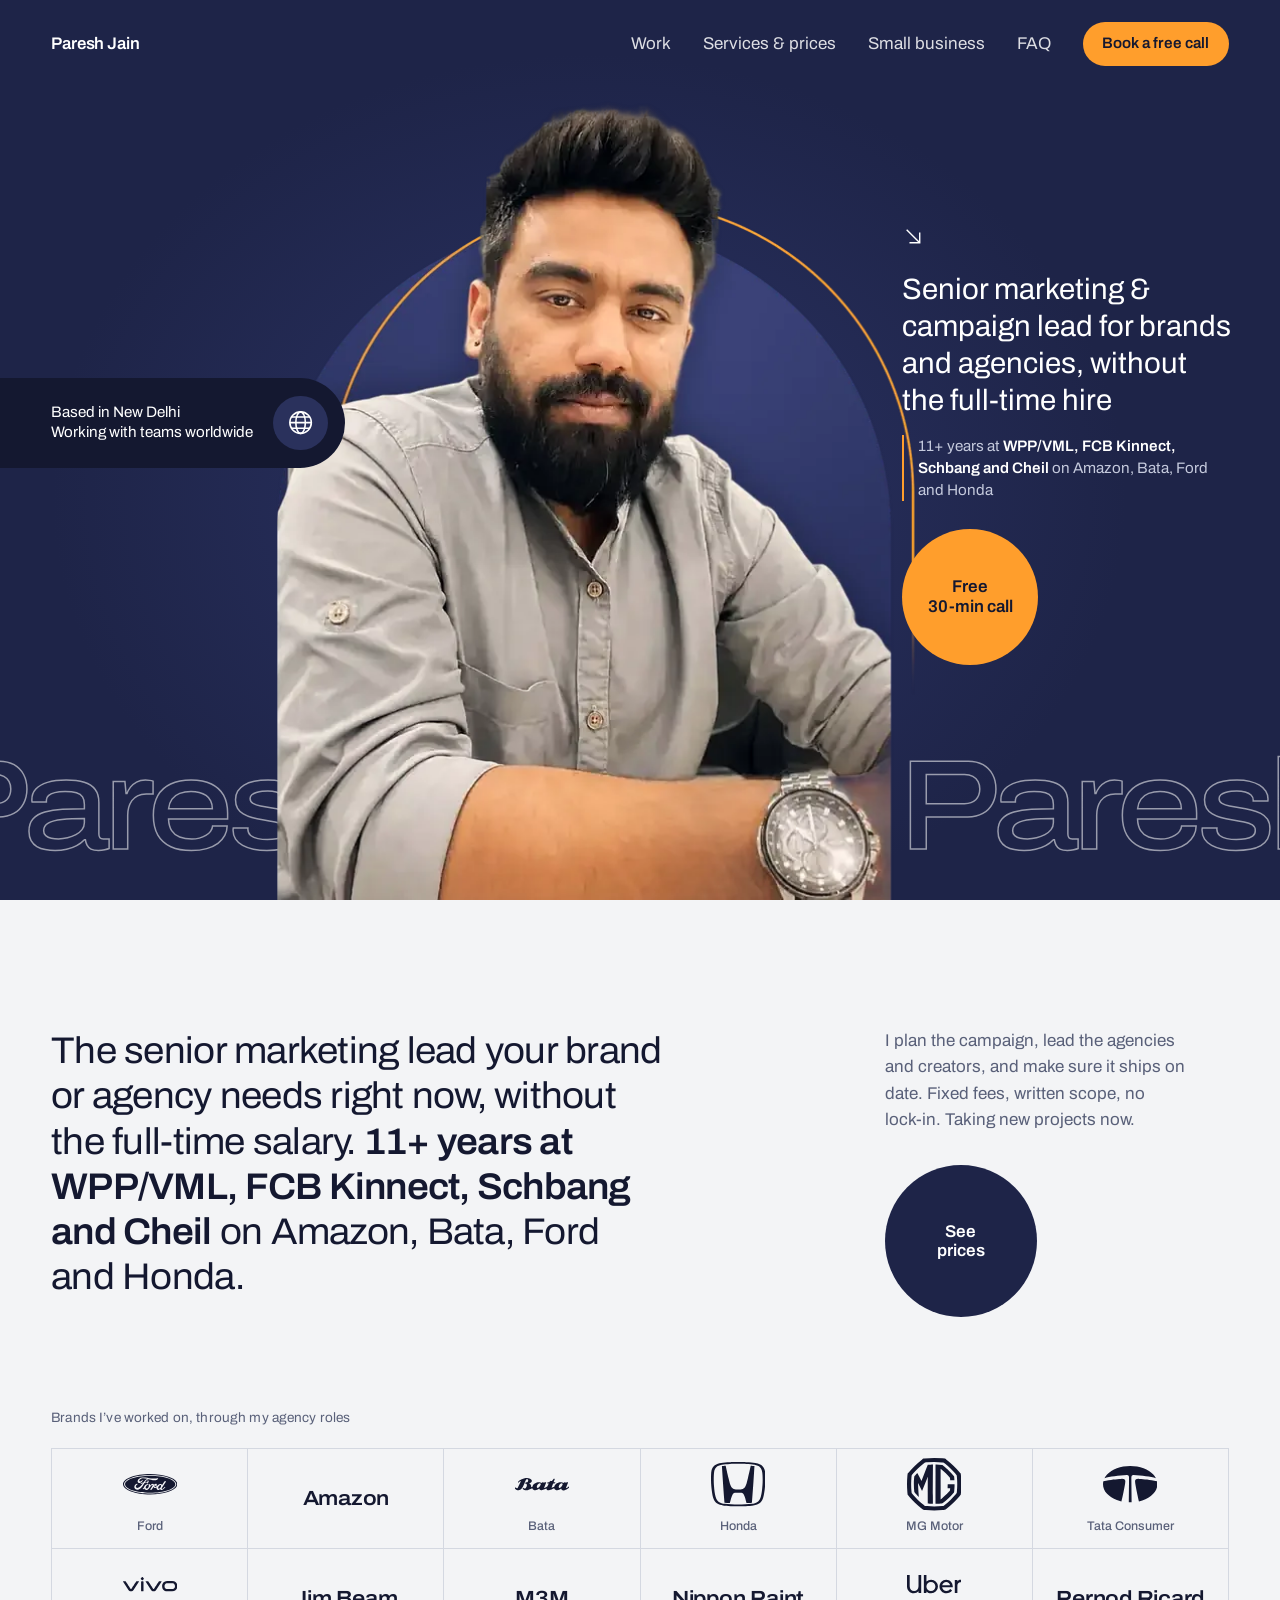
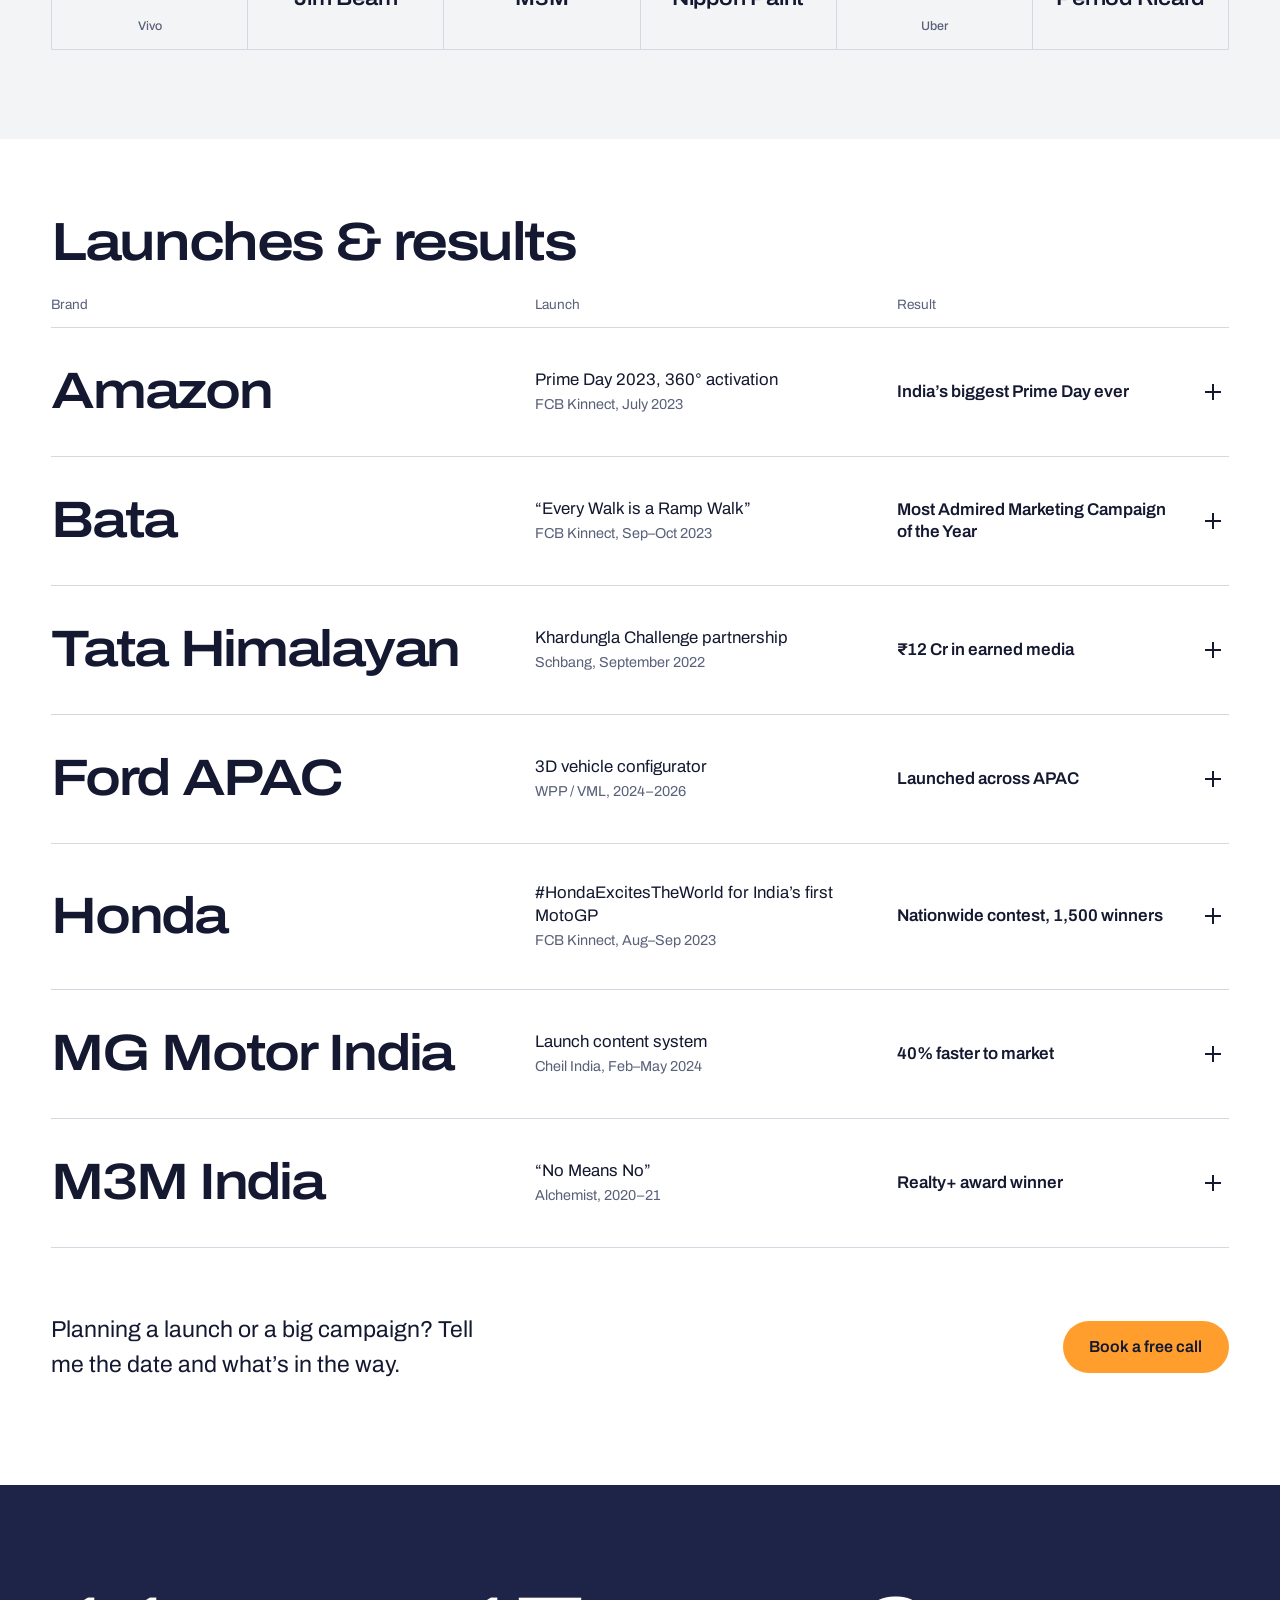
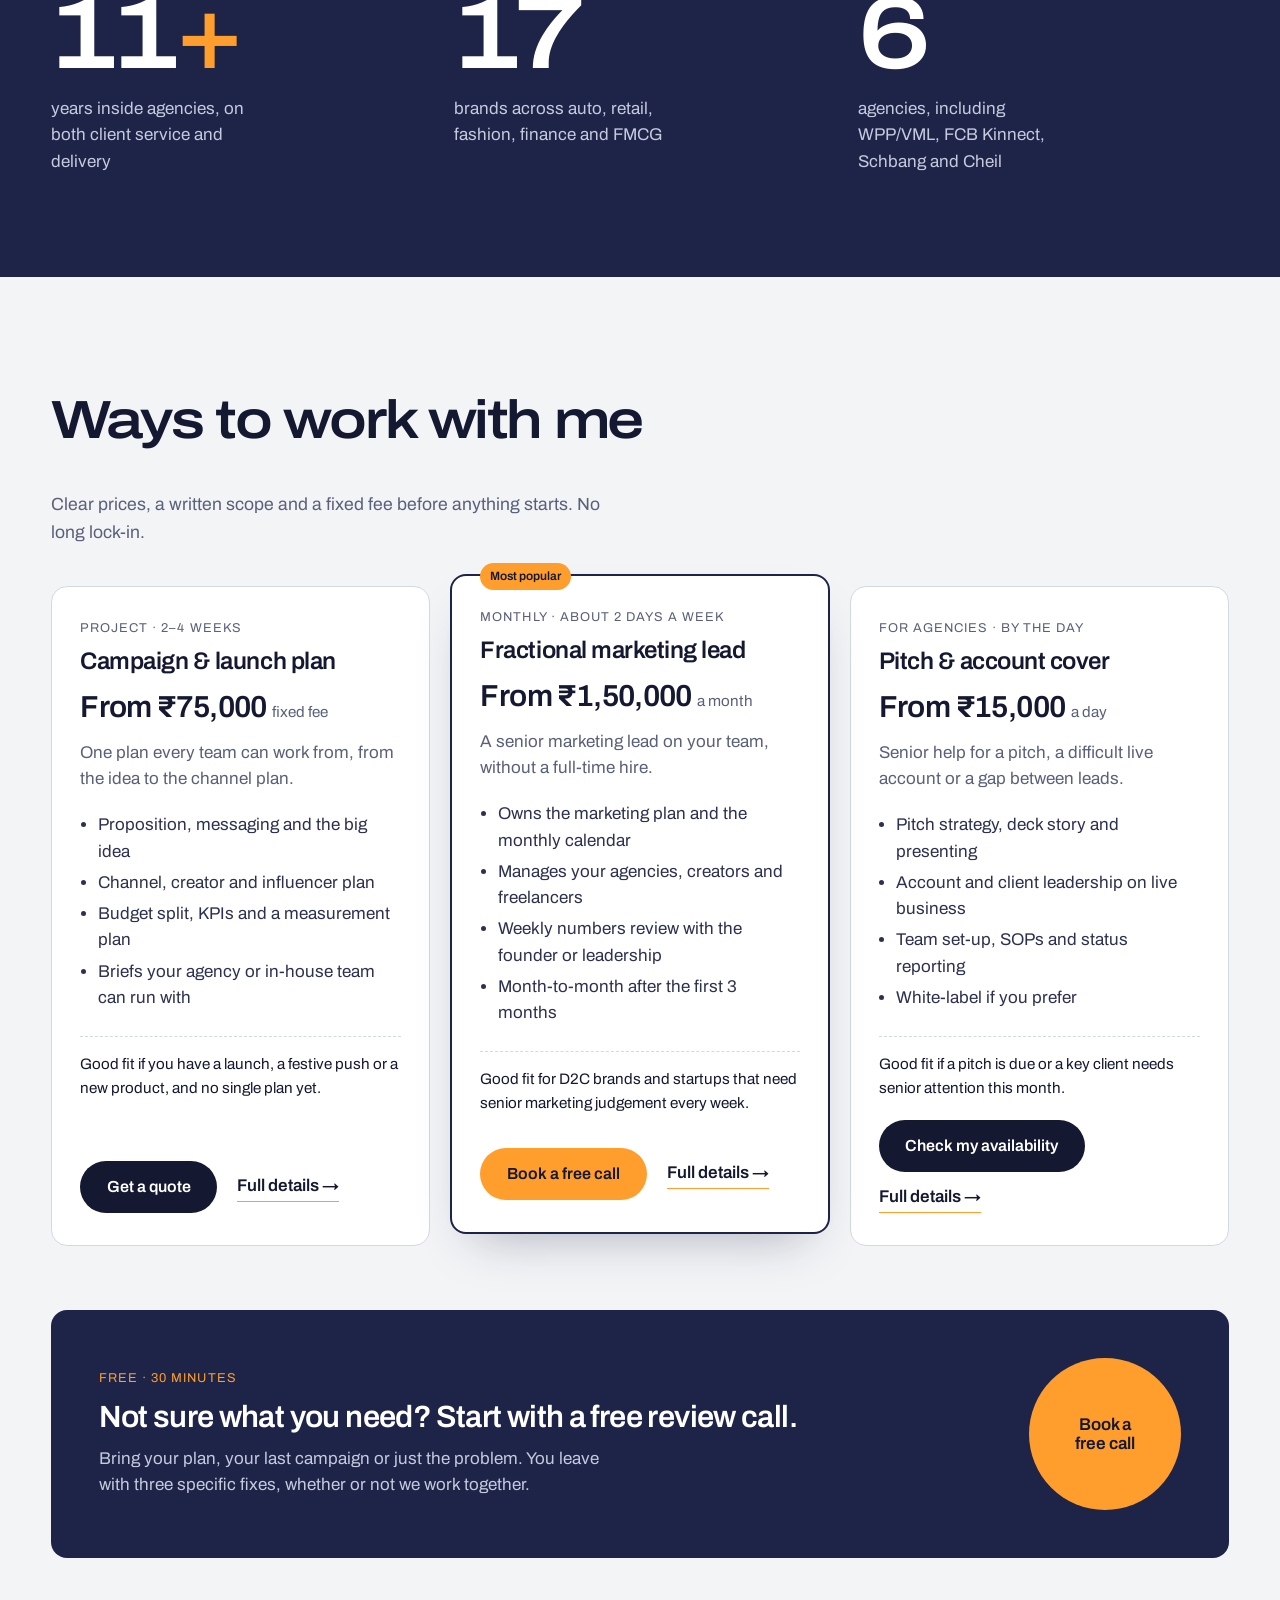
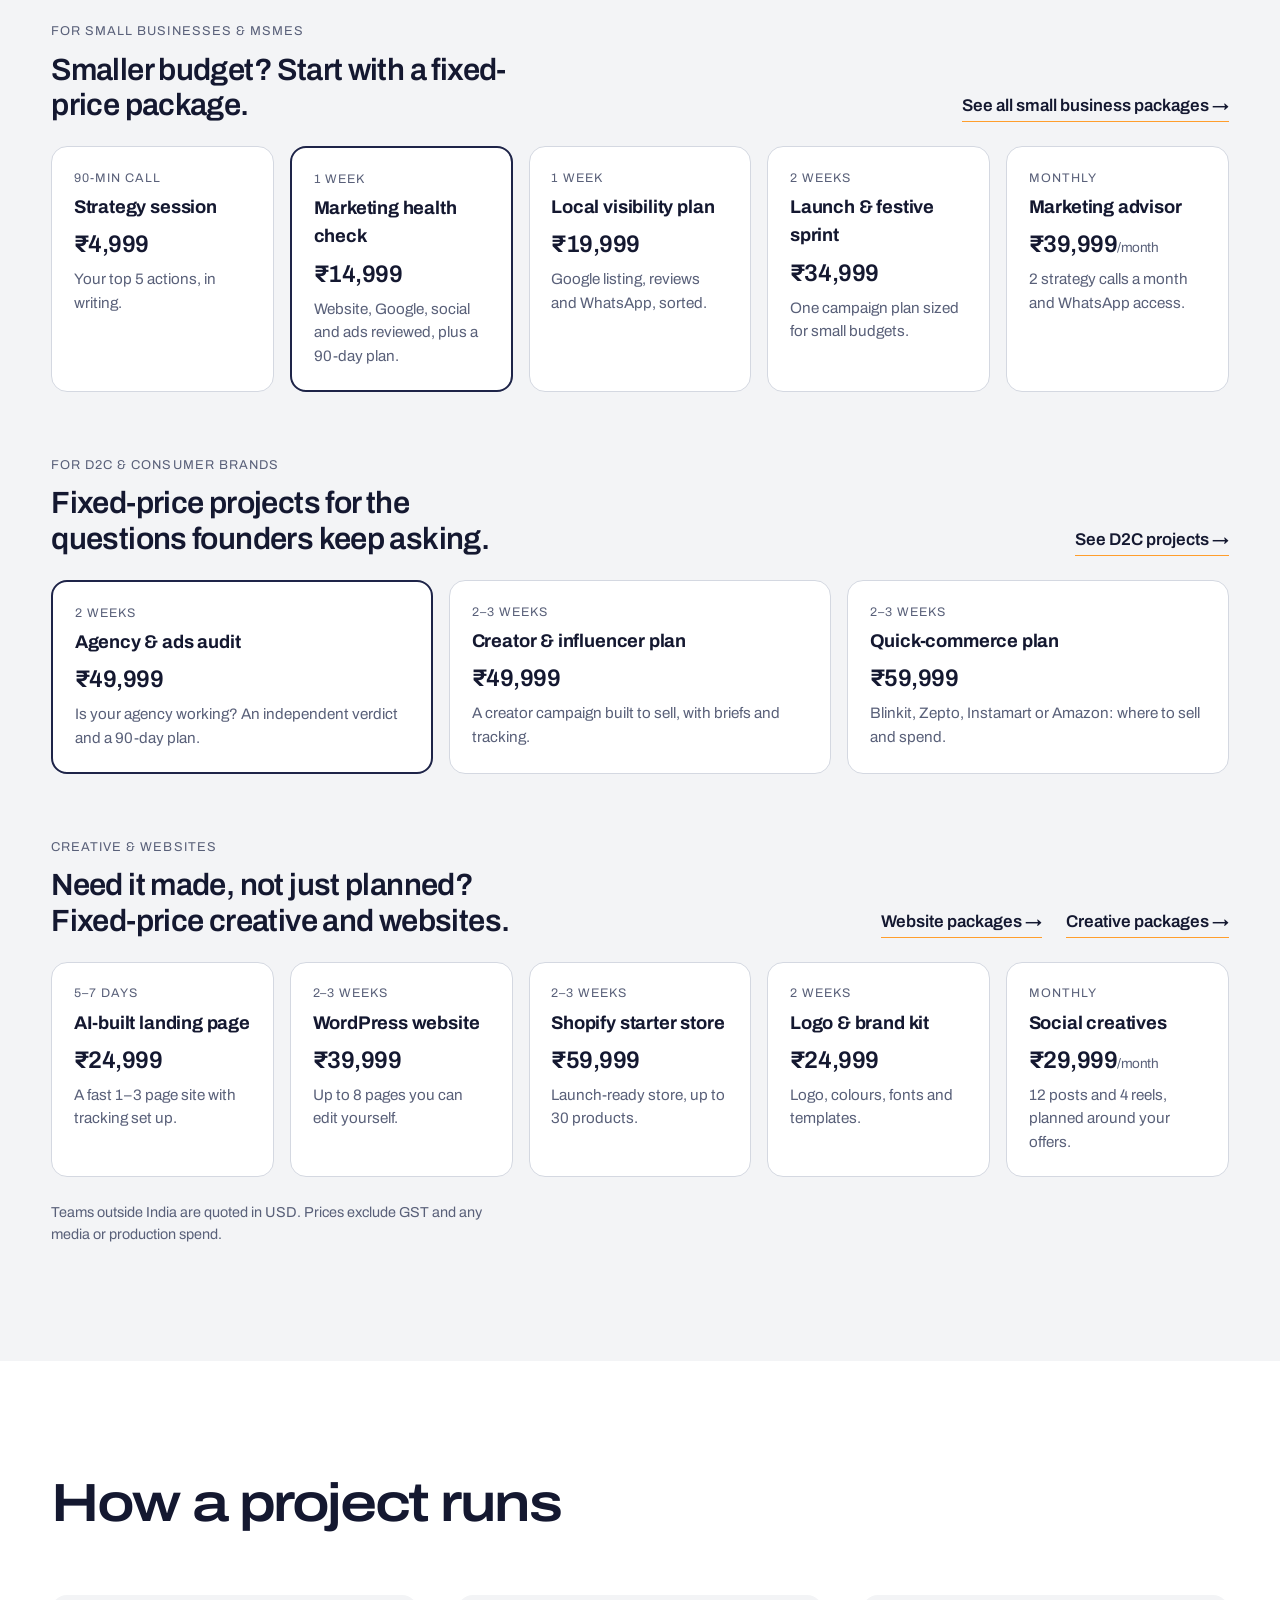
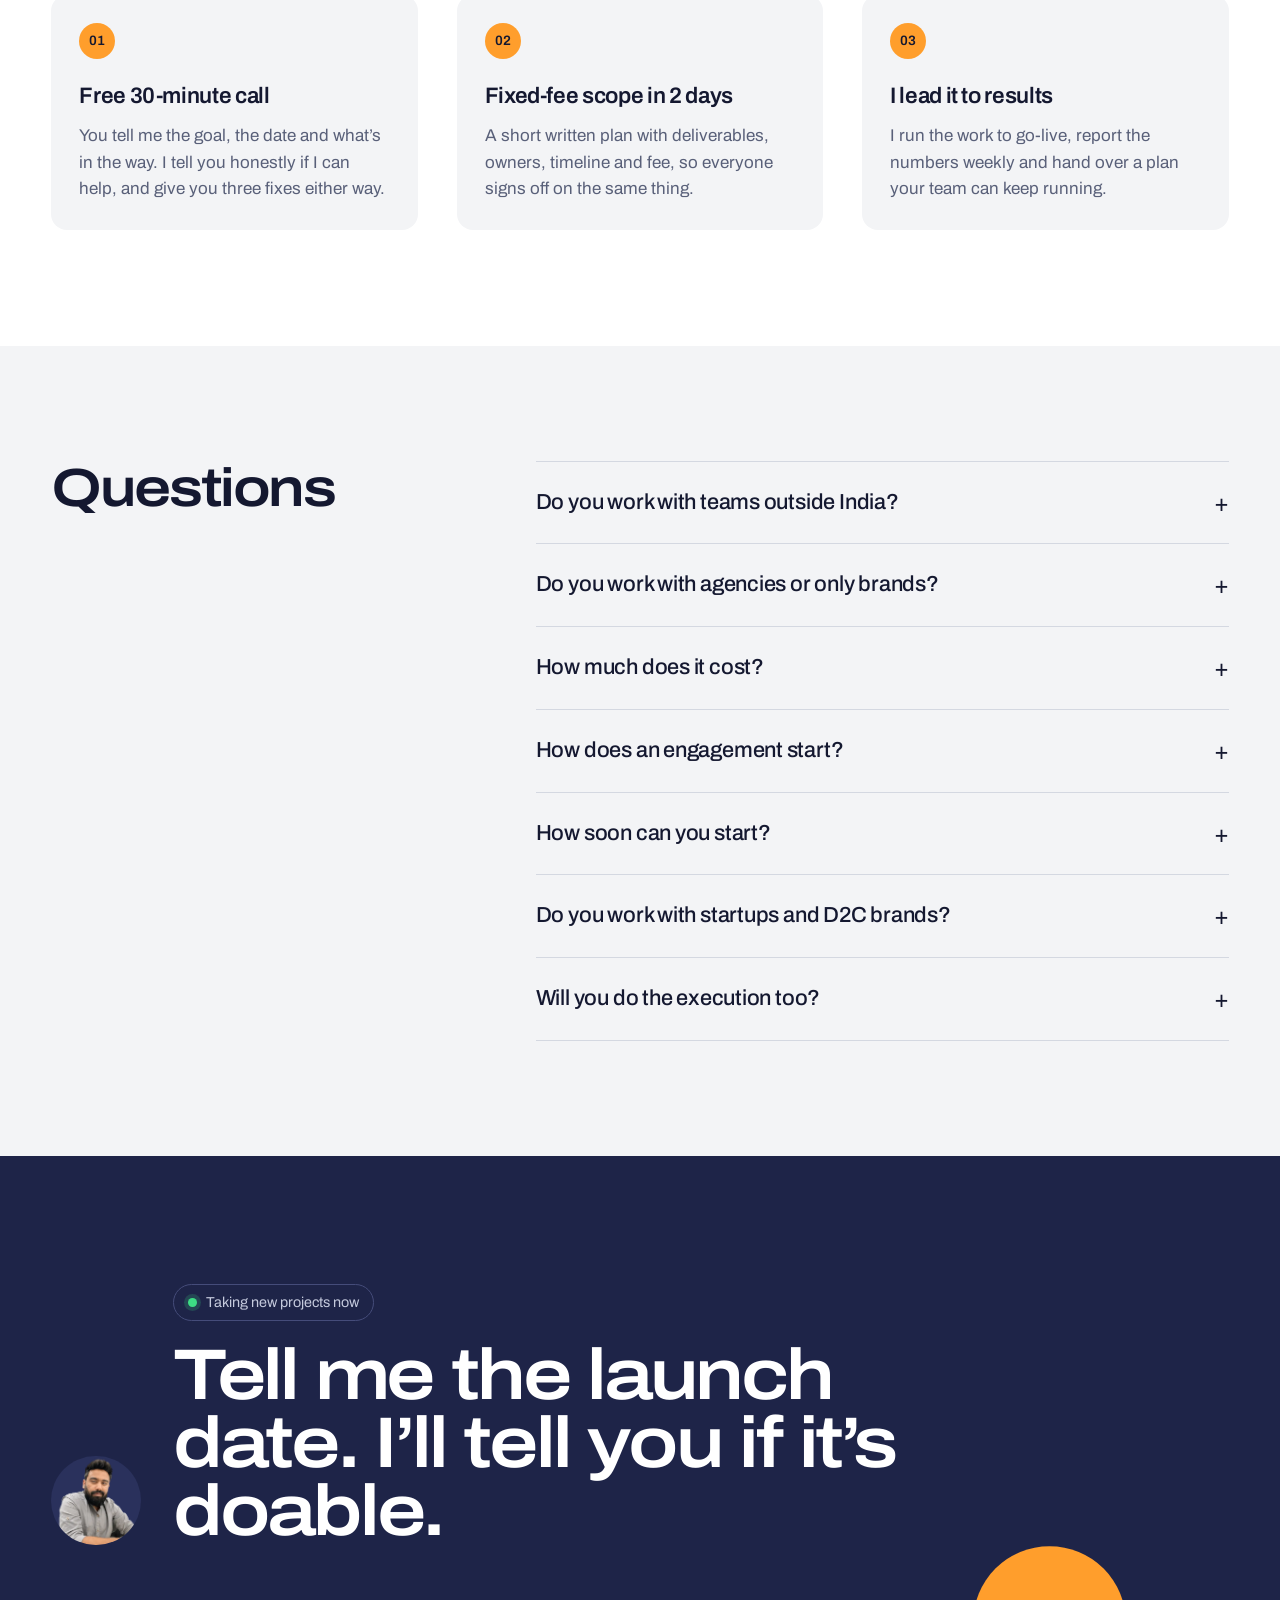
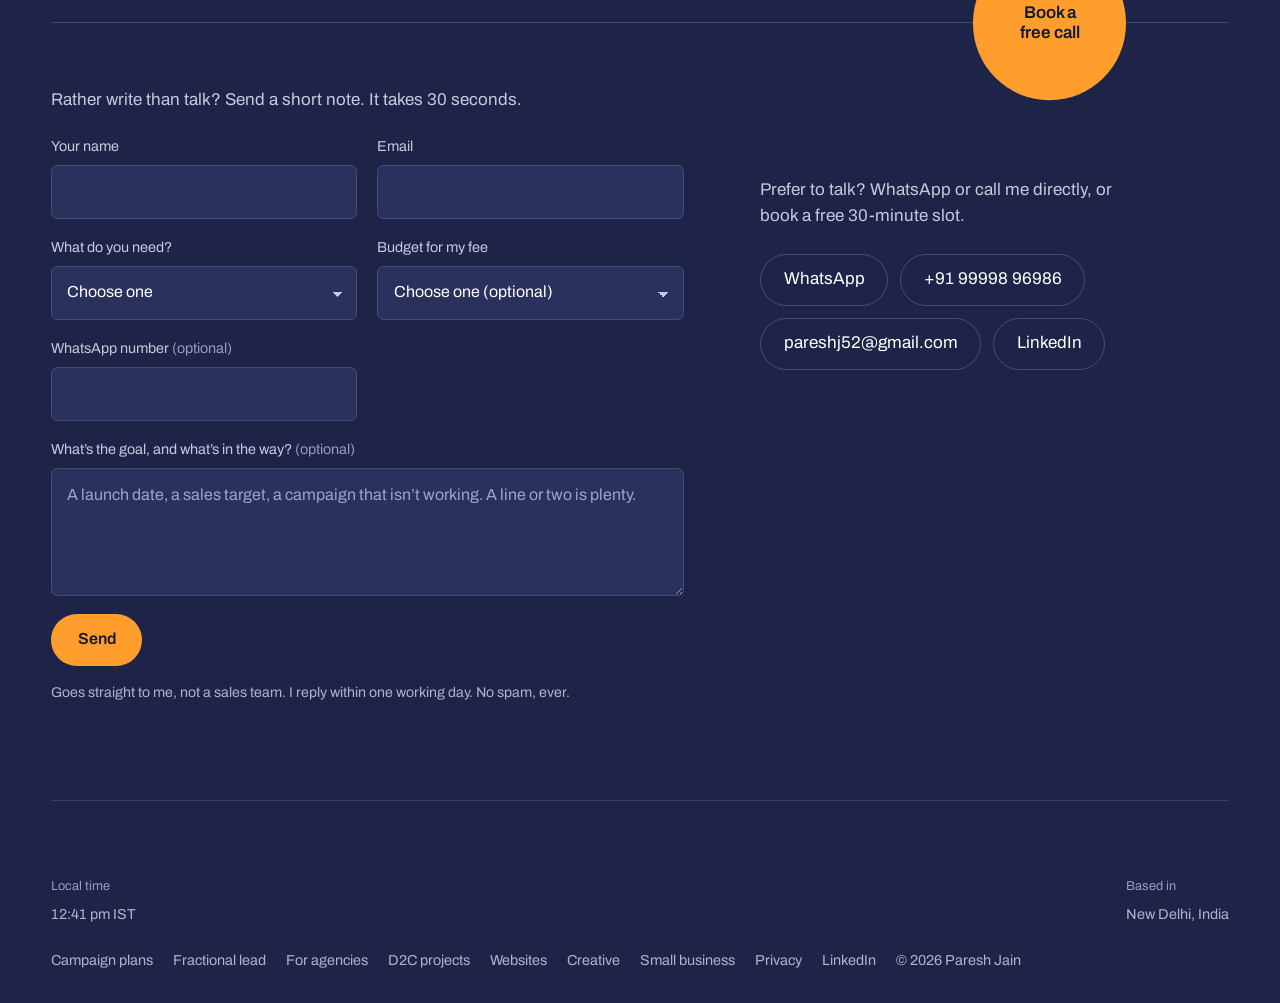
==== commit cc608080: "Preview: website development and creative services pages + packages Co-Authored-By: Claude Opus 5.5 " ====
--- a/index.html
+++ b/index.html
@@ -42,12 +42,12 @@
 <script type="application/ld+json">
 {"@context":"https://schema.org","@graph":[
  {"@type":"Person","@id":"https://www.pareshjain.com/#paresh","name":"Paresh Jain","url":"https://www.pareshjain.com/","image":"https://www.pareshjain.com/assets/paresh-jain-cutout.webp","jobTitle":"Freelance marketing and campaign lead","address":{"@type":"PostalAddress","addressLocality":"New Delhi","addressCountry":"IN"},"sameAs":["https://www.linkedin.com/in/paresh-jain-662b7589/"],"alumniOf":[{"@type":"Organization","name":"WPP / VML"},{"@type":"Organization","name":"FCB Kinnect"},{"@type":"Organization","name":"Schbang"},{"@type":"Organization","name":"Cheil India"}]},
- {"@type":"ProfessionalService","name":"Paresh Jain","url":"https://www.pareshjain.com/","founder":{"@id":"https://www.pareshjain.com/#paresh"},"areaServed":"Worldwide","priceRange":"₹4,999–₹1,50,000","address":{"@type":"PostalAddress","addressLocality":"New Delhi","addressCountry":"IN"},"telephone":"+91-9999896986","serviceType":["Marketing and campaign strategy","Integrated campaign leadership","Fractional marketing lead","Agency pitch and account cover","Small business marketing packages"]},
+ {"@type":"ProfessionalService","name":"Paresh Jain","url":"https://www.pareshjain.com/","founder":{"@id":"https://www.pareshjain.com/#paresh"},"areaServed":"Worldwide","priceRange":"₹4,999–₹1,50,000","address":{"@type":"PostalAddress","addressLocality":"New Delhi","addressCountry":"IN"},"telephone":"+91-9999896986","serviceType":["Marketing and campaign strategy","Integrated campaign leadership","Fractional marketing lead","Agency pitch and account cover","Small business marketing packages","Website development (Shopify, WordPress, AI websites)","Creative services (brand, social, ad creatives)"]},
  {"@type":"FAQPage","mainEntity":[
   {"@type":"Question","name":"Do you work with teams outside India?","acceptedAnswer":{"@type":"Answer","text":"Yes. I work remotely with brand and agency teams anywhere, and I am based in New Delhi for anything that needs to happen on the ground in India."}},
   {"@type":"Question","name":"Do you work with agencies or only brands?","acceptedAnswer":{"@type":"Answer","text":"Both. Brands bring me in to run a launch end to end. Agencies bring me in to lead a pitch, steady a live account or cover a delivery gap."}},
   {"@type":"Question","name":"How does an engagement start?","acceptedAnswer":{"@type":"Answer","text":"Book a free 30-minute review call or send a short note. If there is a fit, I send a written scope with a fixed fee within two working days."}},
-  {"@type":"Question","name":"How much does it cost?","acceptedAnswer":{"@type":"Answer","text":"Campaign and launch plans start at Rs 75,000 as a fixed fee. A fractional marketing lead role starts at Rs 1,50,000 a month for about two days a week. Agency pitch and account cover starts at Rs 15,000 a day. Small business and MSME packages start at Rs 4,999, and fixed-price D2C projects at Rs 49,999. The first call is free."}}
+  {"@type":"Question","name":"How much does it cost?","acceptedAnswer":{"@type":"Answer","text":"Campaign and launch plans start at Rs 75,000 as a fixed fee. A fractional marketing lead role starts at Rs 1,50,000 a month for about two days a week. Agency pitch and account cover starts at Rs 15,000 a day. Small business and MSME packages start at Rs 4,999, fixed-price D2C projects at Rs 49,999, websites from Rs 24,999 and creative packages from Rs 24,999. The first call is free."}}
  ]}
 ]}
 </script>
@@ -376,6 +376,7 @@
 .more-link:hover{color:var(--indigo-2)}
 .sme{margin-top:clamp(2.5rem,5vw,4rem)}
 .sme-head{display:flex;flex-wrap:wrap;justify-content:space-between;align-items:flex-end;gap:1rem;margin-bottom:1.5rem}
+.sme-links{display:flex;flex-wrap:wrap;gap:.5rem 1.5rem}
 .sme-head h3{margin:0;font-size:clamp(1.4rem,2.4vw,2rem);line-height:1.15;letter-spacing:-.02em;font-weight:600;max-width:26ch}
 .sme-grid{display:grid;grid-template-columns:repeat(4,minmax(0,1fr));gap:1rem}
 .sme-card{display:flex;flex-direction:column;gap:.3rem;text-decoration:none;background:var(--white);border:1px solid var(--line);border-radius:1rem;padding:1.35rem;transition:border-color .2s,transform .2s}
@@ -725,6 +726,19 @@
           <a class="sme-card" href="services/d2c-brand-growth.html#d2c_qcomm" data-track="d2c_qcomm"><span>2–3 weeks</span><b>Quick-commerce plan</b><em>₹59,999</em><i>Blinkit, Zepto, Instamart or Amazon: where to sell and spend.</i></a>
         </div>
       </div>
+      <div class="sme" id="creative-web">
+        <div class="sme-head">
+          <div><p class="tier">Creative &amp; websites</p><h3>Need it made, not just planned? Fixed-price creative and websites.</h3></div>
+          <div class="sme-links"><a class="more-link" href="services/website-development.html">Website packages →</a><a class="more-link" href="services/creative-services.html">Creative packages →</a></div>
+        </div>
+        <div class="sme-grid">
+          <a class="sme-card" href="services/website-development.html#web_ai" data-track="web_ai"><span>5–7 days</span><b>AI-built landing page</b><em>₹24,999</em><i>A fast 1–3 page site with tracking set up.</i></a>
+          <a class="sme-card" href="services/website-development.html#web_wp" data-track="web_wp"><span>2–3 weeks</span><b>WordPress website</b><em>₹39,999</em><i>Up to 8 pages you can edit yourself.</i></a>
+          <a class="sme-card" href="services/website-development.html#web_shopify" data-track="web_shopify"><span>2–3 weeks</span><b>Shopify starter store</b><em>₹59,999</em><i>Launch-ready store, up to 30 products.</i></a>
+          <a class="sme-card" href="services/creative-services.html#cr_brand" data-track="cr_brand"><span>2 weeks</span><b>Logo &amp; brand kit</b><em>₹24,999</em><i>Logo, colours, fonts and templates.</i></a>
+          <a class="sme-card" href="services/creative-services.html#cr_social" data-track="cr_social"><span>Monthly</span><b>Social creatives</b><em>₹29,999<small>/month</small></em><i>12 posts and 4 reels, planned around your offers.</i></a>
+        </div>
+      </div>
       <p class="sec-sub small">Teams outside India are quoted in USD. Prices exclude GST and any media or production spend.</p>
     </div>
   </section>
@@ -746,7 +760,7 @@
       <div class="faq">
         <details><summary>Do you work with teams outside India?</summary><p>Yes. I work remotely with brand and agency teams anywhere, and I’m based in New Delhi for anything that needs to happen on the ground in India.</p></details>
         <details><summary>Do you work with agencies or only brands?</summary><p>Both. Brands bring me in to plan and run campaigns end to end. Agencies bring me in to lead a pitch, steady a live account or cover a gap, white-label if needed.</p></details>
-        <details><summary>How much does it cost?</summary><p>Campaign and launch plans start at ₹75,000 as a fixed fee. A fractional marketing lead role starts at ₹1,50,000 a month for about two days a week. Agency pitch and account cover starts at ₹15,000 a day. For small businesses and MSMEs there are fixed-price packages from ₹4,999, and fixed-price D2C projects from ₹49,999. The first call is free, and you get a fixed quote before any work starts.</p></details>
+        <details><summary>How much does it cost?</summary><p>Campaign and launch plans start at ₹75,000 as a fixed fee. A fractional marketing lead role starts at ₹1,50,000 a month for about two days a week. Agency pitch and account cover starts at ₹15,000 a day. For small businesses and MSMEs there are fixed-price packages from ₹4,999, fixed-price D2C projects from ₹49,999, and websites and creative packages from ₹24,999. The first call is free, and you get a fixed quote before any work starts.</p></details>
         <details><summary>How does an engagement start?</summary><p>Book a free 30-minute call or send a short note below. If there’s a fit, I send a written scope with a fixed fee within two working days.</p></details>
         <details><summary>How soon can you start?</summary><p>I’m taking on new work now and can usually start within a week. Tell me your date and I’ll say straight away if it’s realistic.</p></details>
         <details><summary>Do you work with startups and D2C brands?</summary><p>Yes. Most of my work has been for large brands through agencies, and I bring the same planning and delivery discipline to founder-led teams, sized to your budget.</p></details>
@@ -778,7 +792,7 @@
           <div class="field"><label for="f-name">Your name</label><input id="f-name" type="text" name="name" required autocomplete="name"></div>
           <div class="field"><label for="f-email">Email</label><input id="f-email" name="email" type="email" required autocomplete="email"></div>
           <div class="field"><label for="f-need">What do you need?</label>
-            <select id="f-need" name="need" required><option value="">Choose one</option><option value="plan">A campaign or launch plan</option><option value="fractional">A fractional marketing lead</option><option value="agency">Agency: senior cover by the day</option><option value="agency_sprint">Agency: pitch sprint (₹70,000)</option><option value="agency_interim">Agency: interim account lead</option><option value="d2c_audit">D2C: agency &amp; ads audit (₹49,999)</option><option value="d2c_creator">D2C: creator &amp; influencer plan (₹49,999)</option><option value="d2c_qcomm">D2C: quick-commerce &amp; marketplace plan (₹59,999)</option><option value="sme_session">Small business: strategy session (₹4,999)</option><option value="sme_audit">Small business: marketing health check (₹14,999)</option><option value="sme_local">Small business: local visibility plan (₹19,999)</option><option value="sme_sprint">Small business: launch &amp; festive sprint (₹34,999)</option><option value="sme_advisor">Small business: monthly advisor (₹39,999/month)</option><option>Not sure yet: a free review call</option></select></div>
+            <select id="f-need" name="need" required><option value="">Choose one</option><option value="plan">A campaign or launch plan</option><option value="fractional">A fractional marketing lead</option><option value="agency">Agency: senior cover by the day</option><option value="agency_sprint">Agency: pitch sprint (₹70,000)</option><option value="agency_interim">Agency: interim account lead</option><option value="d2c_audit">D2C: agency &amp; ads audit (₹49,999)</option><option value="d2c_creator">D2C: creator &amp; influencer plan (₹49,999)</option><option value="d2c_qcomm">D2C: quick-commerce &amp; marketplace plan (₹59,999)</option><option value="sme_session">Small business: strategy session (₹4,999)</option><option value="sme_audit">Small business: marketing health check (₹14,999)</option><option value="sme_local">Small business: local visibility plan (₹19,999)</option><option value="sme_sprint">Small business: launch &amp; festive sprint (₹34,999)</option><option value="sme_advisor">Small business: monthly advisor (₹39,999/month)</option><option value="web_ai">Website: AI-built landing page (₹24,999)</option><option value="web_wp">Website: WordPress site (₹39,999)</option><option value="web_shopify">Website: Shopify starter store (₹59,999)</option><option value="web_refresh">Website: Shopify store refresh (₹34,999)</option><option value="web_care">Website: care plan (₹7,999/month)</option><option value="cr_brand">Creative: logo &amp; brand kit (₹24,999)</option><option value="cr_social">Creative: monthly social creatives (₹29,999/month)</option><option value="cr_ads">Creative: ad creative pack (₹39,999)</option><option>Not sure yet: a free review call</option></select></div>
           <div class="field"><label for="f-budget">Budget for my fee</label>
             <select id="f-budget" name="budget"><option value="">Choose one (optional)</option><option>Under ₹15,000</option><option>₹15,000 – ₹40,000</option><option>₹40,000 – ₹75,000</option><option>₹75,000 – ₹1,50,000</option><option>₹1,50,000 – ₹3,00,000</option><option>₹3,00,000+</option><option>Not sure yet</option></select></div>
           <div class="field"><label for="f-phone">WhatsApp number <span class="opt">(optional)</span></label><input id="f-phone" type="tel" name="whatsapp" autocomplete="tel" inputmode="tel"></div>
@@ -803,7 +817,7 @@
       <footer class="foot">
         <div><b>Local time</b><span id="clock">IST</span></div>
         <div><b>Based in</b><span>New Delhi, India</span></div>
-        <nav aria-label="Footer"><a href="services/campaign-launch-plan.html">Campaign plans</a><a href="services/fractional-marketing-lead.html">Fractional lead</a><a href="services/agency-pitch-account-cover.html">For agencies</a><a href="services/d2c-brand-growth.html">D2C projects</a><a href="services/small-business-marketing.html">Small business</a><a href="privacy.html">Privacy</a><a href="https://www.linkedin.com/in/paresh-jain-662b7589/" target="_blank" rel="noopener">LinkedIn</a><span>© 2026 Paresh Jain</span></nav>
+        <nav aria-label="Footer"><a href="services/campaign-launch-plan.html">Campaign plans</a><a href="services/fractional-marketing-lead.html">Fractional lead</a><a href="services/agency-pitch-account-cover.html">For agencies</a><a href="services/d2c-brand-growth.html">D2C projects</a><a href="services/website-development.html">Websites</a><a href="services/creative-services.html">Creative</a><a href="services/small-business-marketing.html">Small business</a><a href="privacy.html">Privacy</a><a href="https://www.linkedin.com/in/paresh-jain-662b7589/" target="_blank" rel="noopener">LinkedIn</a><span>© 2026 Paresh Jain</span></nav>
       </footer>
     </div>
   </section>
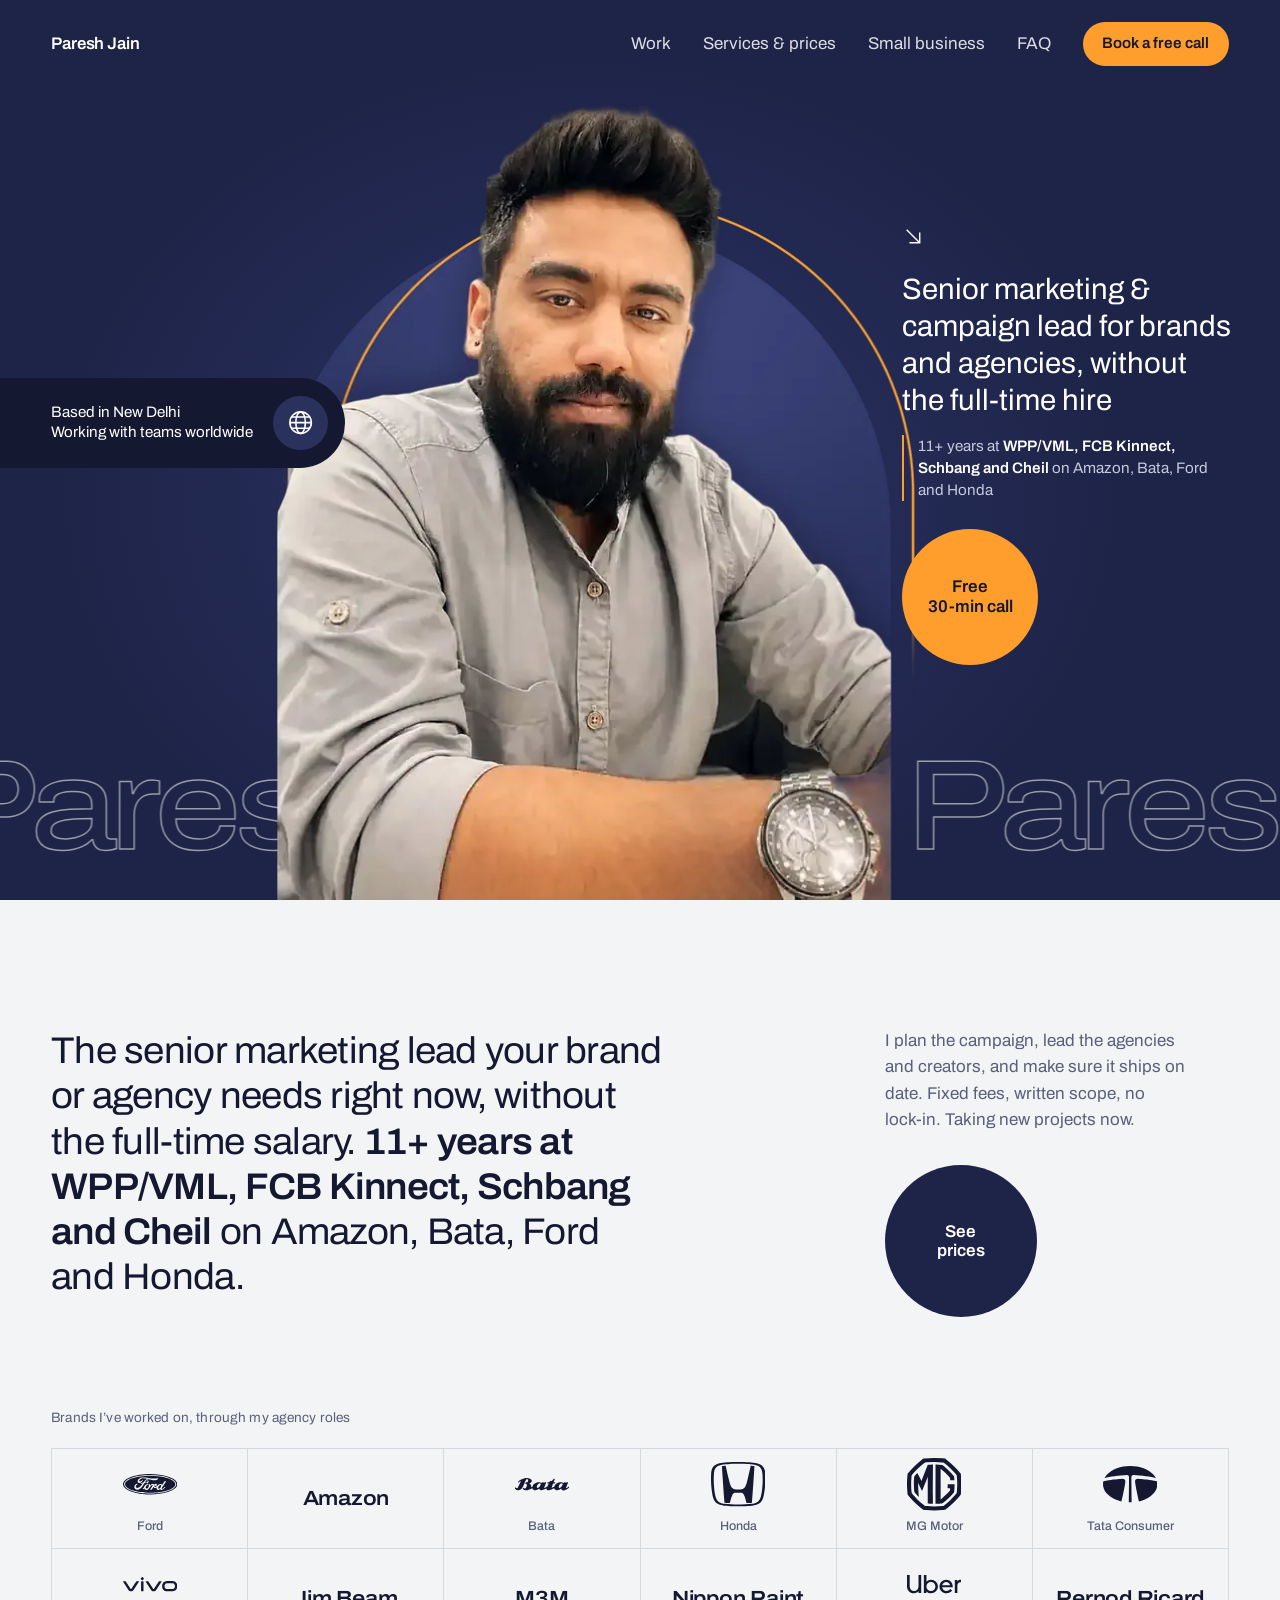
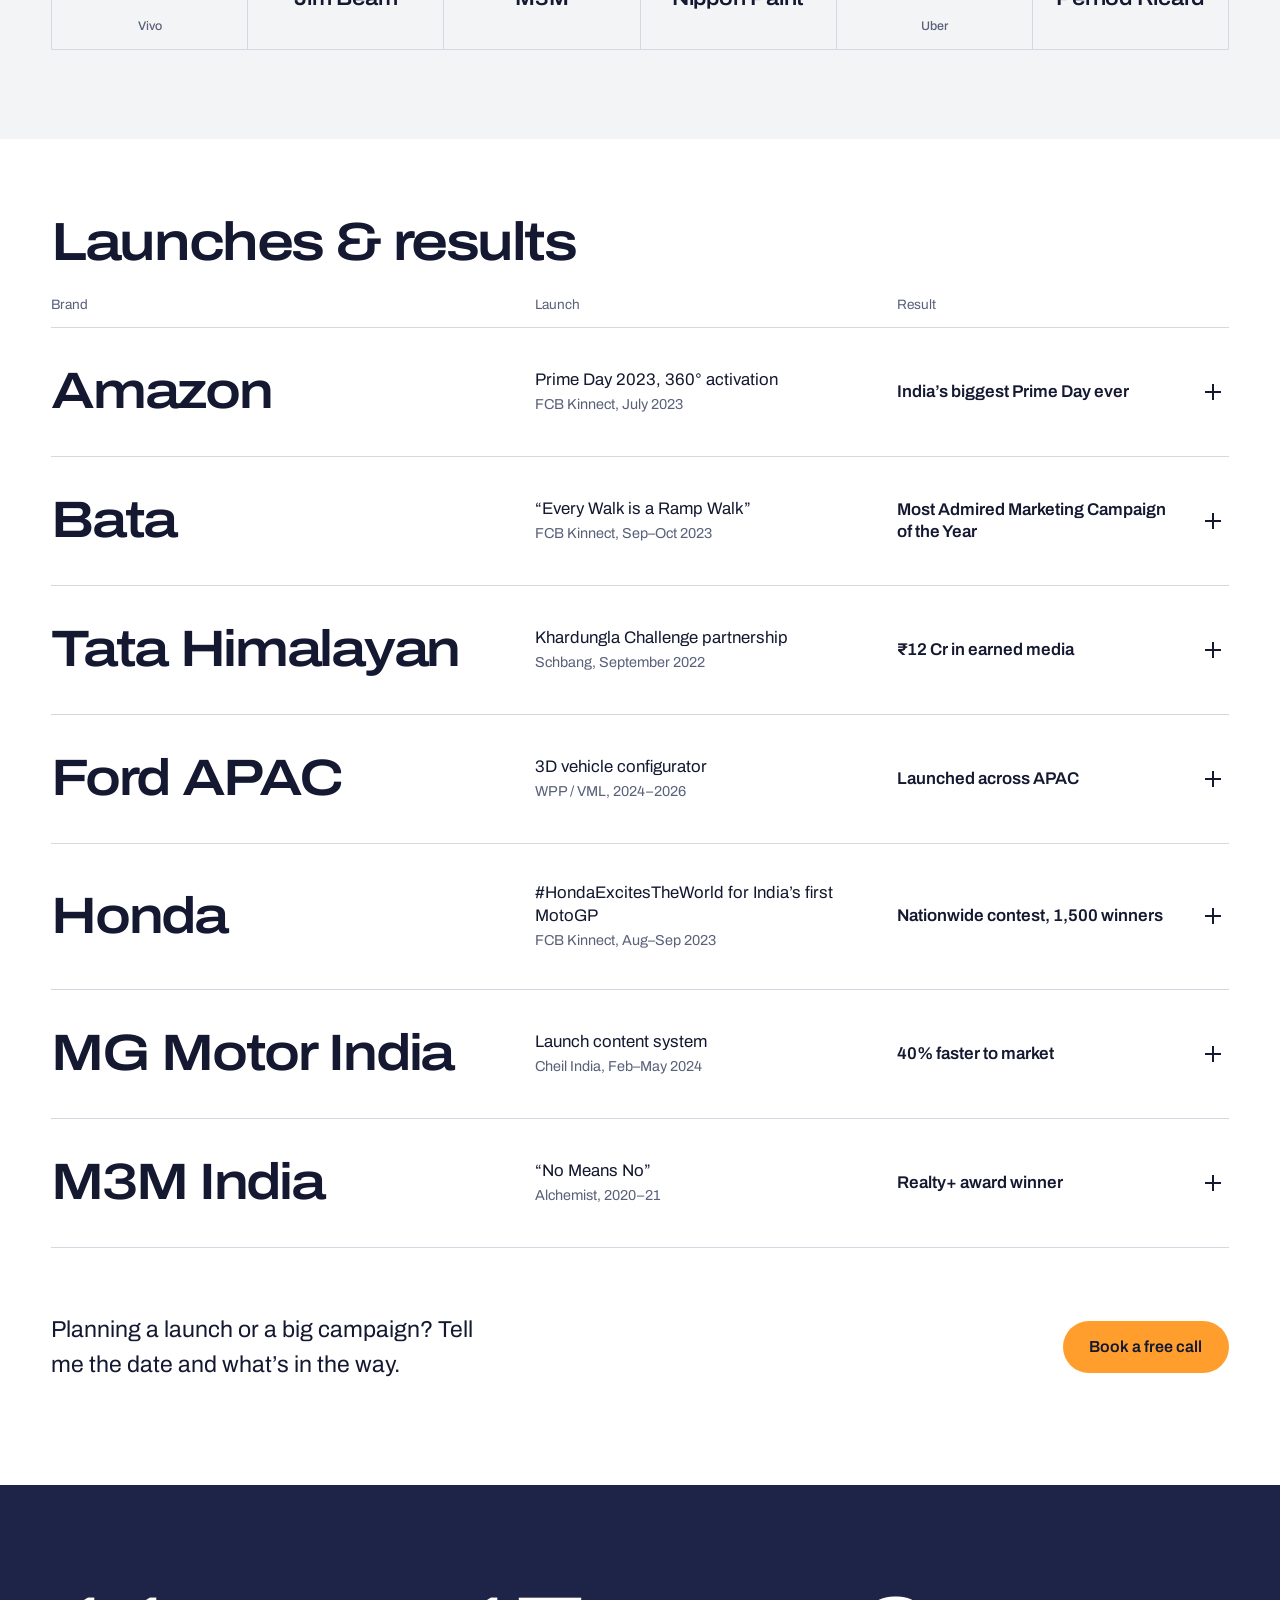
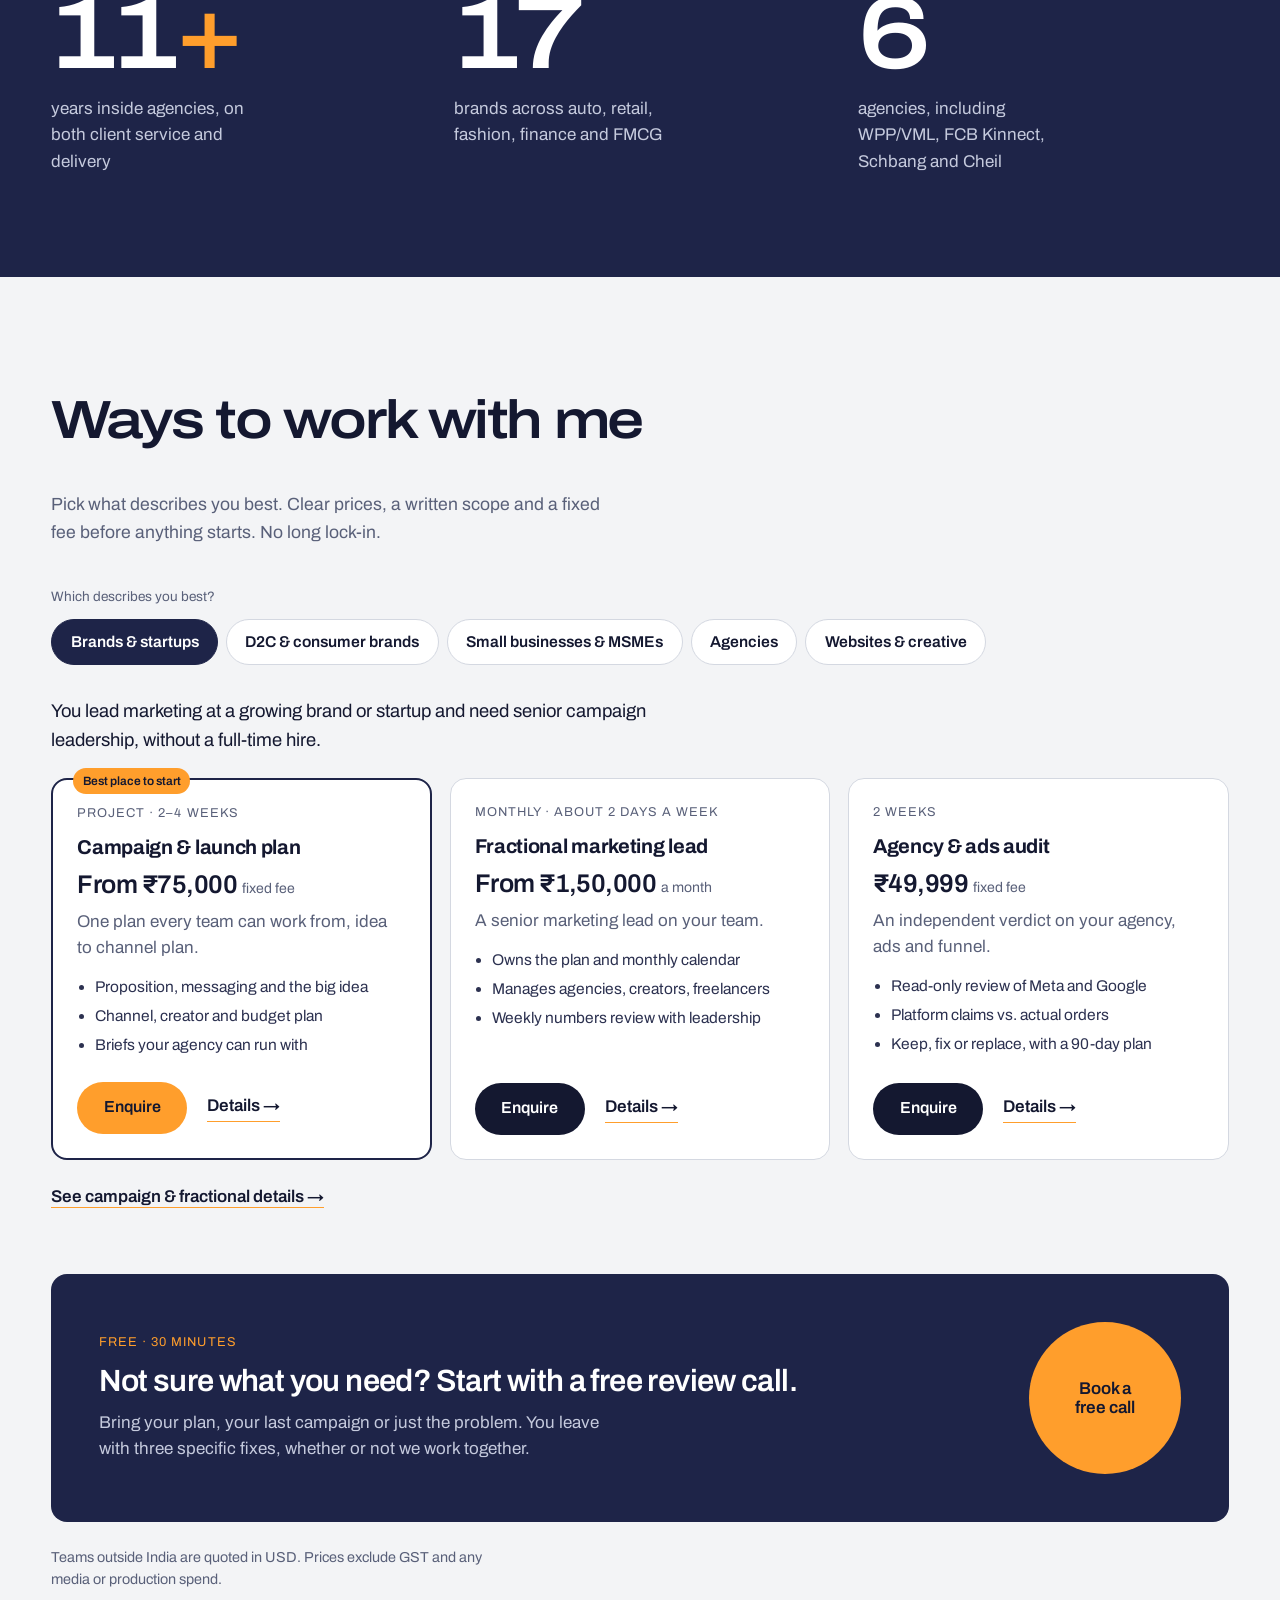
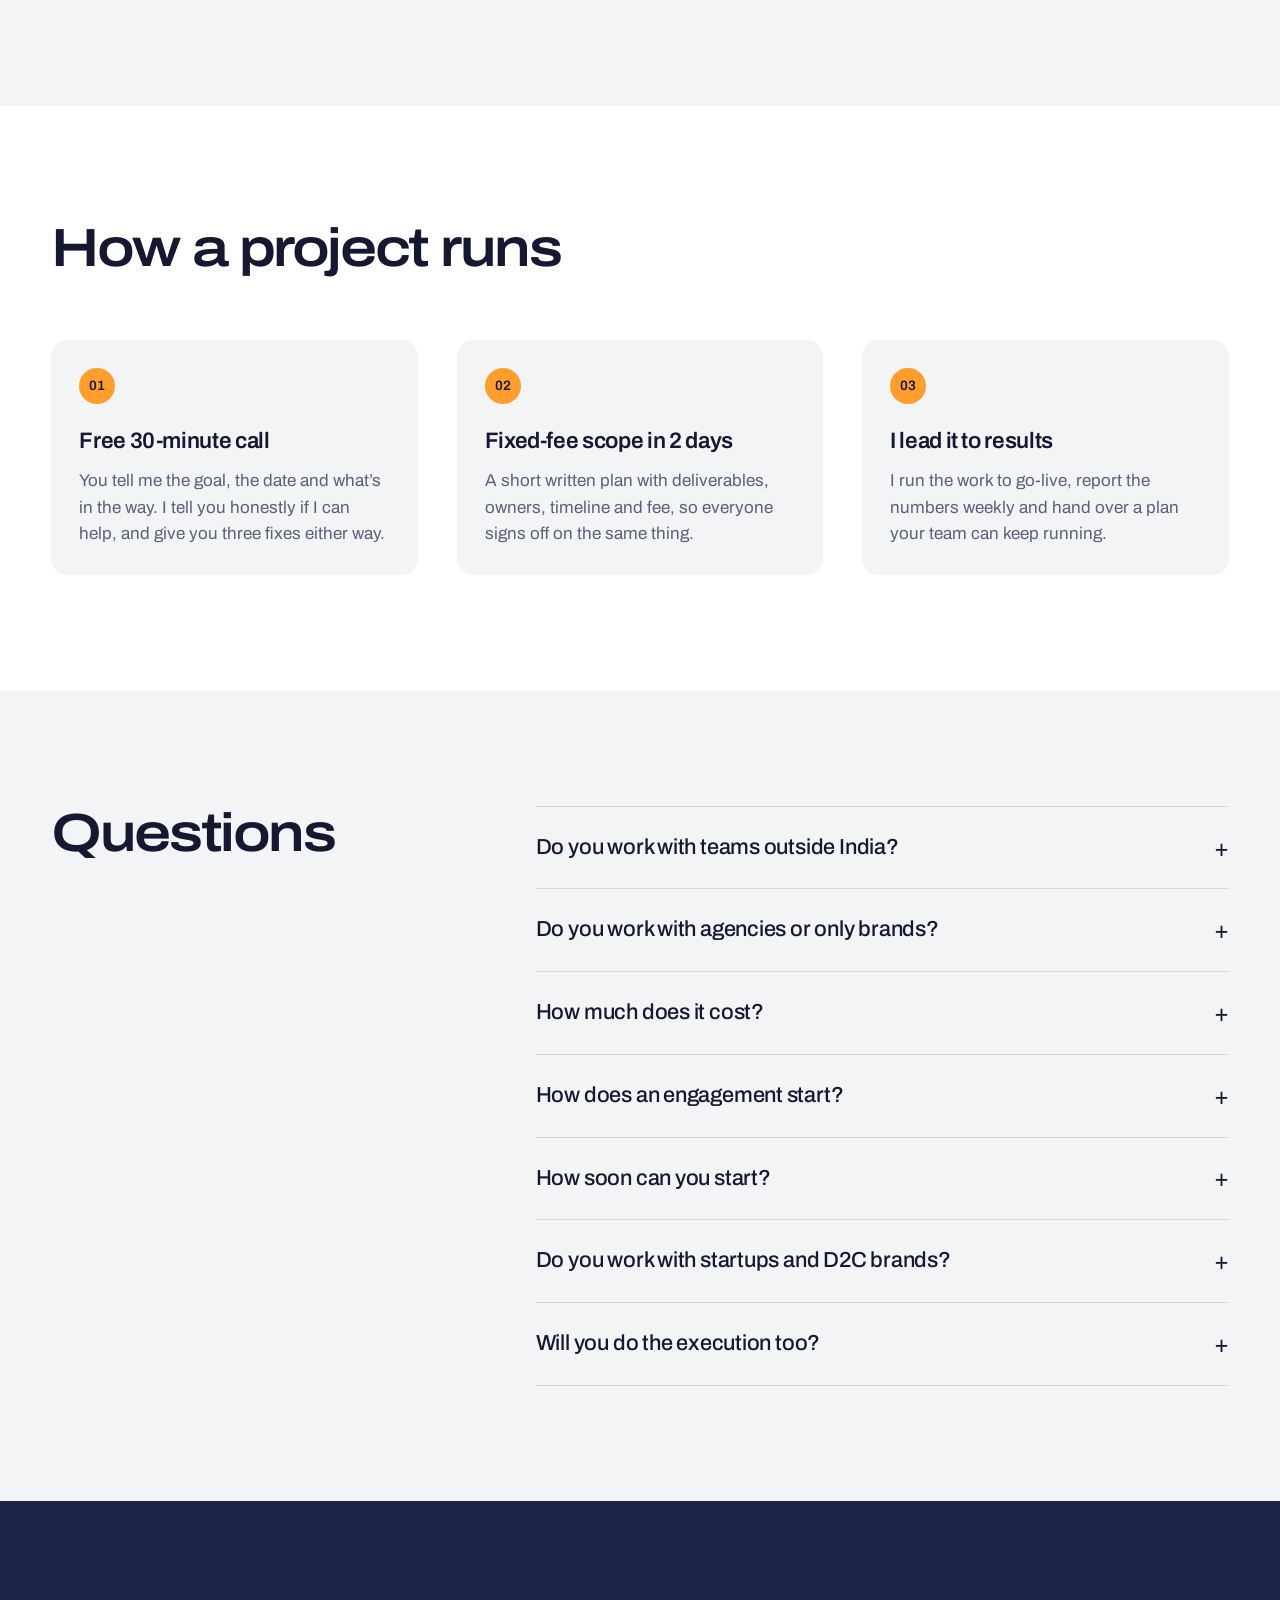
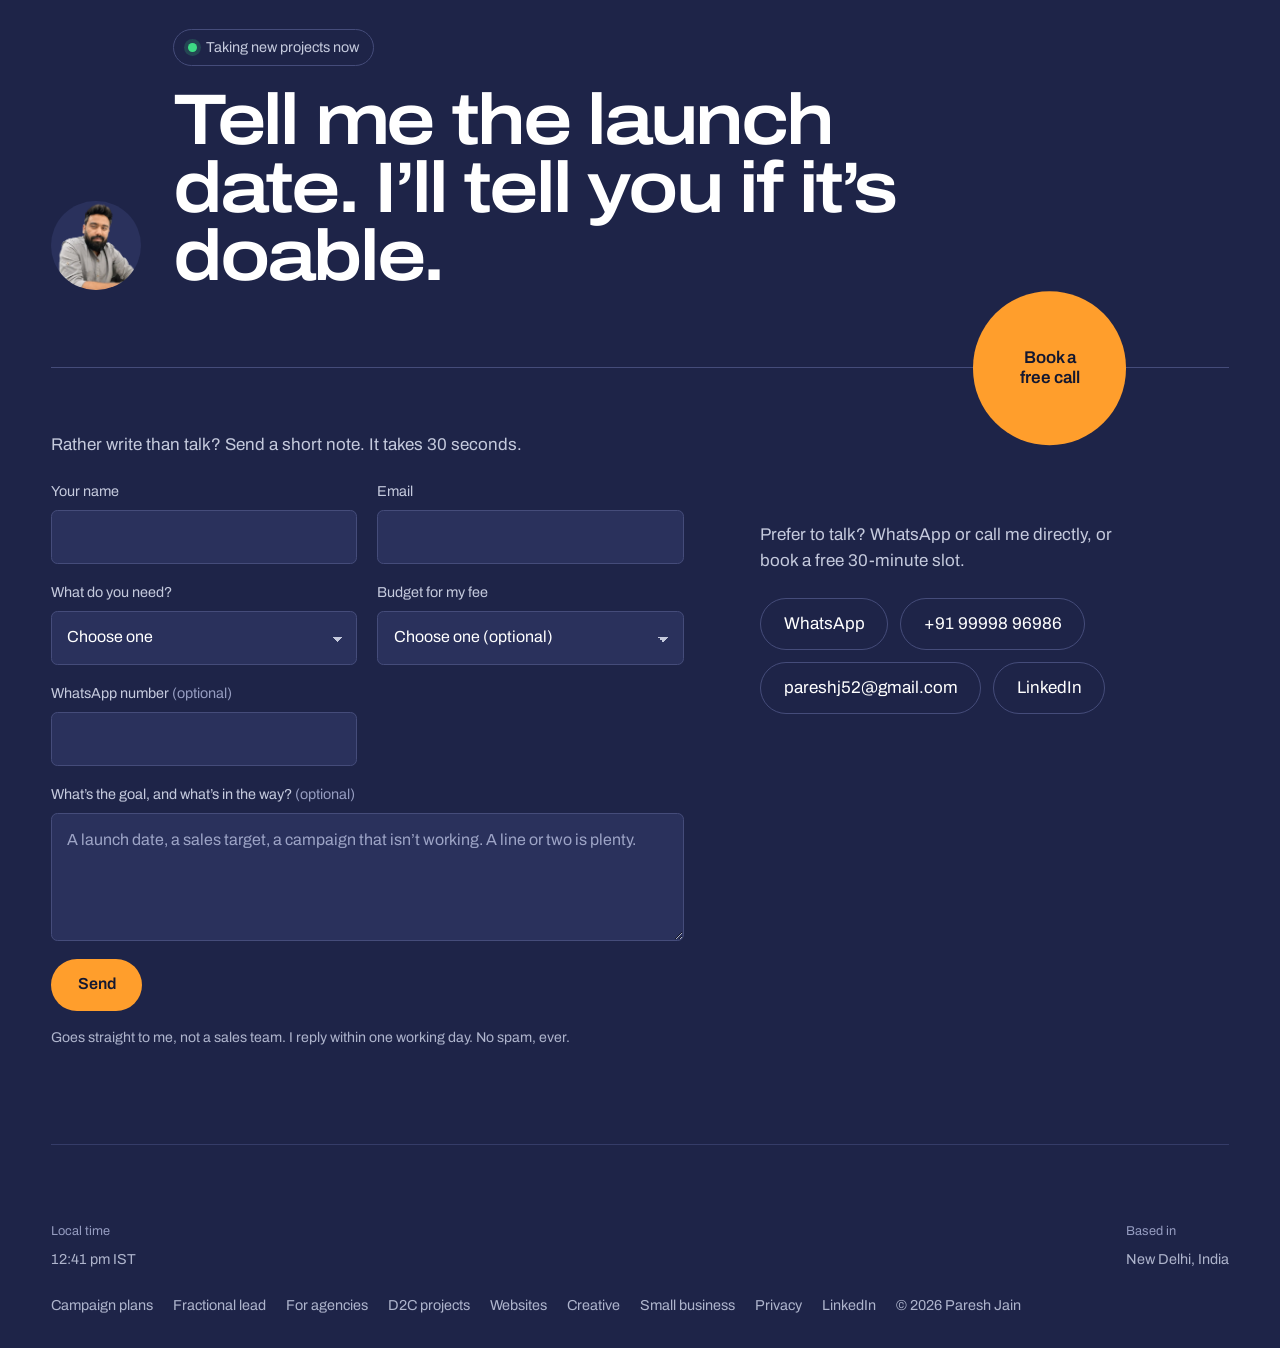
==== commit e287151c: "Preview: Ways to work with me organised by persona tabs; fix ?need= preselect for d2c options Co-Aut" ====
--- a/index.html
+++ b/index.html
@@ -392,6 +392,33 @@
 @media (max-width:1200px){.sme-grid{grid-template-columns:repeat(3,minmax(0,1fr))}}
 @media (max-width:1000px){.sme-grid,.sme-grid.three{grid-template-columns:repeat(2,minmax(0,1fr))}}
 @media (max-width:560px){.sme-grid,.sme-grid.three{grid-template-columns:1fr}}
+/* Persona tabs (Ways to work with me) */
+.plabel{font-size:.85rem;color:var(--muted);margin:0 0 .75rem}
+.ptabs{display:flex;flex-wrap:wrap;gap:.5rem;margin-bottom:2rem}
+.ptab{all:unset;box-sizing:border-box;cursor:pointer;min-height:2.9rem;padding:0 1.15rem;display:inline-flex;align-items:center;border-radius:999px;border:1.5px solid var(--line);background:var(--white);font-weight:600;font-size:.98rem;transition:background-color .2s,border-color .2s,color .2s}
+.ptab:hover{border-color:var(--indigo)}
+.ptab[aria-selected="true"]{background:var(--indigo);border-color:var(--indigo);color:var(--white)}
+.ptab:focus-visible{outline:3px solid var(--saffron);outline-offset:3px}
+.ppanel:focus-visible{outline:3px solid var(--saffron);outline-offset:6px;border-radius:.5rem}
+.phead{display:none;margin:0 0 .5rem;font-size:1.5rem;letter-spacing:-.02em}
+.no-tabs .phead{display:block}.no-tabs .ppanel{margin-bottom:3rem}.no-tabs .ptabs,.no-tabs .plabel{display:none}
+.pwho{margin:0 0 1.5rem;color:var(--ink);font-size:1.15rem;max-width:60ch}
+.pgrid{display:grid;grid-template-columns:repeat(3,minmax(0,1fr));gap:1.1rem}
+.pcard{display:flex;flex-direction:column;background:var(--white);border:1px solid var(--line);border-radius:1rem;padding:1.5rem;position:relative}
+.pcard.start{border:2px solid var(--indigo)}
+.pcard.start::before{content:"Best place to start";position:absolute;top:-.8rem;left:1.25rem;background:var(--saffron);color:var(--ink);font-size:.75rem;font-weight:600;padding:.25rem .6rem;border-radius:999px}
+.pcard .tier{margin:0 0 .5rem!important}
+.pcard h4{margin:0 0 .5rem;font-size:1.25rem;letter-spacing:-.015em}
+.pprice{margin:0 0 .6rem;font-size:1.6rem;font-weight:600;letter-spacing:-.02em;line-height:1.1}
+.pprice small{font-size:.88rem;font-weight:400;color:var(--muted);letter-spacing:0}
+.pline{margin:0 0 .85rem;color:var(--muted)}
+.pcard ul{margin:0 0 1.25rem;padding-left:1.1rem;color:#2C3150;font-size:.97rem}
+.pcard li{margin-bottom:.3rem}
+.pctas{margin-top:auto;display:flex;flex-wrap:wrap;align-items:center;gap:.75rem 1.25rem}
+.pmore{margin:1.5rem 0 0}
+.pnote{margin:.5rem 0 0;color:var(--muted);font-size:.9rem}
+@media (max-width:1000px){.pgrid{grid-template-columns:repeat(2,minmax(0,1fr))}}
+@media (max-width:640px){.pgrid{grid-template-columns:1fr}.ptabs{flex-wrap:nowrap;overflow-x:auto;margin:0 calc(var(--g)*-1) 1.75rem;padding:0 var(--g) .35rem;scrollbar-width:none}.ptabs::-webkit-scrollbar{display:none}.ptab{flex:0 0 auto}}
 /* #7 Contact: availability badge */
 .contact-head{align-items:flex-end}
 .avail{display:inline-flex;align-items:center;gap:.55rem;margin:0 0 1.25rem;padding:.4rem .9rem;border:1px solid #454C7A;border-radius:999px;font-size:.9rem;color:#C5CADD}
@@ -668,76 +695,41 @@
   <section class="sec on-paper" id="services">
     <div class="wrap">
       <h2>Ways to work with me</h2>
-      <p class="sec-sub">Clear prices, a written scope and a fixed fee before anything starts. No long lock-in.</p>
-      <div class="svc">
-        <article>
-          <p class="tier">Project · 2–4 weeks</p>
-          <h3>Campaign &amp; launch plan</h3>
-          <p class="price">From ₹75,000 <small>fixed fee</small></p>
-          <p>One plan every team can work from, from the idea to the channel plan.</p>
-          <ul><li>Proposition, messaging and the big idea</li><li>Channel, creator and influencer plan</li><li>Budget split, KPIs and a measurement plan</li><li>Briefs your agency or in-house team can run with</li></ul>
-          <p class="fit">Good fit if you have a launch, a festive push or a new product, and no single plan yet.</p>
-          <div class="svc-ctas"><a class="btn btn-ink" href="#contact" data-track="svc_plan">Get a quote</a><a class="more-link" href="services/campaign-launch-plan.html">Full details →</a></div>
-        </article>
-        <article class="pick">
-          <p class="tier">Monthly · about 2 days a week</p>
-          <h3>Fractional marketing lead</h3>
-          <p class="price">From ₹1,50,000 <small>a month</small></p>
-          <p>A senior marketing lead on your team, without a full-time hire.</p>
-          <ul><li>Owns the marketing plan and the monthly calendar</li><li>Manages your agencies, creators and freelancers</li><li>Weekly numbers review with the founder or leadership</li><li>Month-to-month after the first 3 months</li></ul>
-          <p class="fit">Good fit for D2C brands and startups that need senior marketing judgement every week.</p>
-          <div class="svc-ctas"><a class="btn btn-sun" href="https://calendar.google.com/calendar/u/0/appointments/schedules/AcZssZ1380Zcu-WXHLTQi5dZqrbtbLfTN_Pl_yzwDjDL7QWRDAgHdRhg_jQIUqrLBvdR7pw_g4_Txei-" target="_blank" rel="noopener" data-track="svc_fractional_call">Book a free call</a><a class="more-link" href="services/fractional-marketing-lead.html">Full details →</a></div>
-        </article>
-        <article>
-          <p class="tier">For agencies · by the day</p>
-          <h3>Pitch &amp; account cover</h3>
-          <p class="price">From ₹15,000 <small>a day</small></p>
-          <p>Senior help for a pitch, a difficult live account or a gap between leads.</p>
-          <ul><li>Pitch strategy, deck story and presenting</li><li>Account and client leadership on live business</li><li>Team set-up, SOPs and status reporting</li><li>White-label if you prefer</li></ul>
-          <p class="fit">Good fit if a pitch is due or a key client needs senior attention this month.</p>
-          <div class="svc-ctas"><a class="btn btn-ink" href="#contact" data-track="svc_agency">Check my availability</a><a class="more-link" href="services/agency-pitch-account-cover.html">Full details →</a></div>
-        </article>
-      </div>
+      <p class="sec-sub">Pick what describes you best. Clear prices, a written scope and a fixed fee before anything starts. No long lock-in.</p>
+      <div class="personas no-tabs" id="personas">
+        <p class="plabel" id="plabel">Which describes you best?</p>
+        <div class="ptabs" role="tablist" aria-labelledby="plabel"><button type="button" role="tab" class="ptab" id="tab-brands" aria-controls="panel-brands" aria-selected="true" data-persona="brands">Brands &amp; startups</button><button type="button" role="tab" class="ptab" id="tab-d2c" aria-controls="panel-d2c" aria-selected="false" data-persona="d2c" tabindex="-1">D2C &amp; consumer brands</button><button type="button" role="tab" class="ptab" id="tab-sme" aria-controls="panel-sme" aria-selected="false" data-persona="sme" tabindex="-1">Small businesses &amp; MSMEs</button><button type="button" role="tab" class="ptab" id="tab-agency" aria-controls="panel-agency" aria-selected="false" data-persona="agency" tabindex="-1">Agencies</button><button type="button" role="tab" class="ptab" id="tab-build" aria-controls="panel-build" aria-selected="false" data-persona="build" tabindex="-1">Websites &amp; creative</button></div>
+        <div class="ppanel" role="tabpanel" id="panel-brands" aria-labelledby="tab-brands" tabindex="0">
+          <h3 class="phead">Brands &amp; startups</h3>
+          <p class="pwho">You lead marketing at a growing brand or startup and need senior campaign leadership, without a full-time hire.</p>
+          <div class="pgrid"><article class="pcard start"><p class="tier">Project · 2–4 weeks</p><h4>Campaign &amp; launch plan</h4><p class="pprice">From ₹75,000 <small>fixed fee</small></p><p class="pline">One plan every team can work from, idea to channel plan.</p><ul><li>Proposition, messaging and the big idea</li><li>Channel, creator and budget plan</li><li>Briefs your agency can run with</li></ul><div class="pctas"><a class="btn btn-sun" href="?need=plan#contact" data-track="p_brands_plan">Enquire</a><a class="more-link" href="services/campaign-launch-plan.html">Details →</a></div></article><article class="pcard"><p class="tier">Monthly · about 2 days a week</p><h4>Fractional marketing lead</h4><p class="pprice">From ₹1,50,000 <small>a month</small></p><p class="pline">A senior marketing lead on your team.</p><ul><li>Owns the plan and monthly calendar</li><li>Manages agencies, creators, freelancers</li><li>Weekly numbers review with leadership</li></ul><div class="pctas"><a class="btn btn-ink" href="?need=fractional#contact" data-track="p_brands_fractional">Enquire</a><a class="more-link" href="services/fractional-marketing-lead.html">Details →</a></div></article><article class="pcard"><p class="tier">2 weeks</p><h4>Agency &amp; ads audit</h4><p class="pprice">₹49,999 <small>fixed fee</small></p><p class="pline">An independent verdict on your agency, ads and funnel.</p><ul><li>Read-only review of Meta and Google</li><li>Platform claims vs. actual orders</li><li>Keep, fix or replace, with a 90-day plan</li></ul><div class="pctas"><a class="btn btn-ink" href="?need=d2c_audit#contact" data-track="p_brands_d2c_audit">Enquire</a><a class="more-link" href="services/d2c-brand-growth.html#d2c_audit">Details →</a></div></article></div>
+          <p class="pmore"><a class="more-link" href="services/campaign-launch-plan.html">See campaign &amp; fractional details →</a></p>
+        </div><div class="ppanel" role="tabpanel" id="panel-d2c" aria-labelledby="tab-d2c" tabindex="0">
+          <h3 class="phead">D2C &amp; consumer brands</h3>
+          <p class="pwho">You sell online or on marketplaces and want to know what’s working before you spend more.</p>
+          <div class="pgrid"><article class="pcard start"><p class="tier">2 weeks</p><h4>Agency &amp; ads audit</h4><p class="pprice">₹49,999 <small>fixed fee</small></p><p class="pline">Is your agency working? An independent answer.</p><ul><li>Ads, funnel and attribution review</li><li>Agency scope and fees vs. results</li><li>A clear 30-60-90 day plan</li></ul><div class="pctas"><a class="btn btn-sun" href="?need=d2c_audit#contact" data-track="p_d2c_d2c_audit">Enquire</a><a class="more-link" href="services/d2c-brand-growth.html#d2c_audit">Details →</a></div></article><article class="pcard"><p class="tier">2–3 weeks</p><h4>Creator &amp; influencer plan</h4><p class="pprice">₹49,999 <small>fixed fee</small></p><p class="pline">A creator campaign built to sell, not just get views.</p><ul><li>Creator mix and selection criteria</li><li>Briefs, budget and usage rights</li><li>Tracking: codes, links, success measures</li></ul><div class="pctas"><a class="btn btn-ink" href="?need=d2c_creator#contact" data-track="p_d2c_d2c_creator">Enquire</a><a class="more-link" href="services/d2c-brand-growth.html#d2c_creator">Details →</a></div></article><article class="pcard"><p class="tier">2–3 weeks</p><h4>Quick-commerce &amp; marketplace plan</h4><p class="pprice">₹59,999 <small>fixed fee</small></p><p class="pline">Blinkit, Zepto, Instamart or Amazon: where to sell and spend.</p><ul><li>Platforms, cities and SKUs first</li><li>Spend plan against fees and minimums</li><li>90-day test with stop and scale rules</li></ul><div class="pctas"><a class="btn btn-ink" href="?need=d2c_qcomm#contact" data-track="p_d2c_d2c_qcomm">Enquire</a><a class="more-link" href="services/d2c-brand-growth.html#d2c_qcomm">Details →</a></div></article><article class="pcard"><p class="tier">1–2 weeks</p><h4>Shopify store refresh</h4><p class="pprice">₹34,999 <small>fixed fee</small></p><p class="pline">Fix the pages that lose sales.</p><ul><li>Home, product, cart and checkout review</li><li>Redesigned home and product pages</li><li>Speed and tracking checked</li></ul><div class="pctas"><a class="btn btn-ink" href="?need=web_refresh#contact" data-track="p_d2c_web_refresh">Enquire</a><a class="more-link" href="services/website-development.html#web_refresh">Details →</a></div></article></div>
+          <p class="pmore"><a class="more-link" href="services/d2c-brand-growth.html">See all D2C projects →</a></p>
+        </div><div class="ppanel" role="tabpanel" id="panel-sme" aria-labelledby="tab-sme" tabindex="0">
+          <h3 class="phead">Small businesses &amp; MSMEs</h3>
+          <p class="pwho">You run a shop, clinic, factory or service business and want senior advice at a small-business price.</p>
+          <div class="pgrid"><article class="pcard"><p class="tier">90-minute call</p><h4>Strategy session</h4><p class="pprice">₹4,999 <small>one-off</small></p><p class="pline">A senior second opinion on your biggest question.</p><ul><li>Video call about your business</li><li>Written top 5 actions in 2 days</li></ul><div class="pctas"><a class="btn btn-ink" href="?need=sme_session#contact" data-track="p_sme_sme_session">Enquire</a><a class="more-link" href="services/small-business-marketing.html#sme_session">Details →</a></div></article><article class="pcard start"><p class="tier">1 week</p><h4>Marketing health check</h4><p class="pprice">₹14,999 <small>fixed fee</small></p><p class="pline">What’s working, what isn’t, and what to fix first.</p><ul><li>Website, Google, social and ads reviewed</li><li>3 competitors compared</li><li>A 90-day action plan and walkthrough</li></ul><div class="pctas"><a class="btn btn-sun" href="?need=sme_audit#contact" data-track="p_sme_sme_audit">Enquire</a><a class="more-link" href="services/small-business-marketing.html#sme_audit">Details →</a></div></article><article class="pcard"><p class="tier">1 week</p><h4>Local visibility plan</h4><p class="pprice">₹19,999 <small>fixed fee</small></p><p class="pline">Get found on Google Maps, Search and WhatsApp.</p><ul><li>Google Business Profile and reviews</li><li>Listings on Justdial, IndiaMART and more</li><li>WhatsApp Business set-up plan</li></ul><div class="pctas"><a class="btn btn-ink" href="?need=sme_local#contact" data-track="p_sme_sme_local">Enquire</a><a class="more-link" href="services/small-business-marketing.html#sme_local">Details →</a></div></article><article class="pcard"><p class="tier">2 weeks</p><h4>Launch &amp; festive sprint</h4><p class="pprice">₹34,999 <small>fixed fee</small></p><p class="pline">One campaign plan sized for a small budget.</p><ul><li>Offer, message and channel mix</li><li>4-week posting calendar</li><li>A plan to bring buyers back</li></ul><div class="pctas"><a class="btn btn-ink" href="?need=sme_sprint#contact" data-track="p_sme_sme_sprint">Enquire</a><a class="more-link" href="services/small-business-marketing.html#sme_sprint">Details →</a></div></article><article class="pcard"><p class="tier">Monthly</p><h4>Monthly marketing advisor</h4><p class="pprice">₹39,999 <small>a month</small></p><p class="pline">Someone senior steering your marketing.</p><ul><li>2 strategy calls a month</li><li>WhatsApp access on working days</li><li>Feedback on your agency or freelancer</li></ul><div class="pctas"><a class="btn btn-ink" href="?need=sme_advisor#contact" data-track="p_sme_sme_advisor">Enquire</a><a class="more-link" href="services/small-business-marketing.html#sme_advisor">Details →</a></div></article></div>
+          <p class="pmore"><a class="more-link" href="services/small-business-marketing.html">See all small business packages →</a></p>
+        </div><div class="ppanel" role="tabpanel" id="panel-agency" aria-labelledby="tab-agency" tabindex="0">
+          <h3 class="phead">Agencies</h3>
+          <p class="pwho">You run or lead an agency, in India or abroad, and need senior help for a pitch, an account or a gap. White-label if you prefer.</p>
+          <div class="pgrid"><article class="pcard start"><p class="tier">5 working days</p><h4>Pitch sprint</h4><p class="pprice">₹70,000 <small>fixed fee</small></p><p class="pline">Senior strategy and story for one pitch.</p><ul><li>Insight, strategy and big idea</li><li>Deck story and rehearsal</li><li>Presenting, or behind the scenes</li></ul><div class="pctas"><a class="btn btn-sun" href="?need=agency_sprint#contact" data-track="p_agency_agency_sprint">Enquire</a><a class="more-link" href="services/agency-pitch-account-cover.html#agency_sprint">Details →</a></div></article><article class="pcard"><p class="tier">By the day</p><h4>Senior cover day</h4><p class="pprice">₹15,000 <small>a day</small></p><p class="pline">Flexible senior help when you need it.</p><ul><li>Account and client leadership</li><li>Workshops, briefs and reviews</li><li>Status and stakeholder meetings</li></ul><div class="pctas"><a class="btn btn-ink" href="?need=agency#contact" data-track="p_agency_agency">Enquire</a><a class="more-link" href="services/agency-pitch-account-cover.html#agency">Details →</a></div></article><article class="pcard"><p class="tier">Monthly · 8 days</p><h4>Interim account lead</h4><p class="pprice">₹1,20,000 <small>a month</small></p><p class="pline">Steady a key client while you hire.</p><ul><li>Owns the client relationship</li><li>Team briefing, SOPs, quality checks</li><li>Handover plan for your new hire</li></ul><div class="pctas"><a class="btn btn-ink" href="?need=agency_interim#contact" data-track="p_agency_agency_interim">Enquire</a><a class="more-link" href="services/agency-pitch-account-cover.html#agency_interim">Details →</a></div></article></div>
+          <p class="pmore"><a class="more-link" href="services/agency-pitch-account-cover.html">See agency details →</a></p><p class="pnote">Agencies outside India are quoted in USD.</p>
+        </div><div class="ppanel" role="tabpanel" id="panel-build" aria-labelledby="tab-build" tabindex="0">
+          <h3 class="phead">Websites &amp; creative</h3>
+          <p class="pwho">You need it made: a website, an online store, a brand look or creatives, briefed by a campaign lead.</p>
+          <div class="pgrid"><article class="pcard"><p class="tier">5–7 days</p><h4>AI-built landing page</h4><p class="pprice">₹24,999 <small>fixed fee</small></p><p class="pline">A fast 1–3 page site with tracking set up.</p><ul><li>Copy written for you</li><li>Enquiry form and WhatsApp</li><li>GA4 and Meta Pixel</li></ul><div class="pctas"><a class="btn btn-ink" href="?need=web_ai#contact" data-track="p_build_web_ai">Enquire</a><a class="more-link" href="services/website-development.html#web_ai">Details →</a></div></article><article class="pcard start"><p class="tier">2–3 weeks</p><h4>WordPress website</h4><p class="pprice">₹39,999 <small>fixed fee</small></p><p class="pline">Up to 8 pages you can edit yourself.</p><ul><li>Enquiry form, WhatsApp and Maps</li><li>Speed, SEO and tracking basics</li><li>Training video for your team</li></ul><div class="pctas"><a class="btn btn-sun" href="?need=web_wp#contact" data-track="p_build_web_wp">Enquire</a><a class="more-link" href="services/website-development.html#web_wp">Details →</a></div></article><article class="pcard"><p class="tier">2–3 weeks</p><h4>Shopify starter store</h4><p class="pprice">₹59,999 <small>fixed fee</small></p><p class="pline">A launch-ready store for a small catalogue.</p><ul><li>Up to 30 products uploaded</li><li>Payments, shipping and key apps</li><li>Tracking and handover</li></ul><div class="pctas"><a class="btn btn-ink" href="?need=web_shopify#contact" data-track="p_build_web_shopify">Enquire</a><a class="more-link" href="services/website-development.html#web_shopify">Details →</a></div></article><article class="pcard"><p class="tier">2 weeks</p><h4>Logo &amp; brand kit</h4><p class="pprice">₹24,999 <small>fixed fee</small></p><p class="pline">A simple, professional identity.</p><ul><li>Logo, colours and fonts</li><li>1-page brand guide</li><li>Social templates and business card</li></ul><div class="pctas"><a class="btn btn-ink" href="?need=cr_brand#contact" data-track="p_build_cr_brand">Enquire</a><a class="more-link" href="services/creative-services.html#cr_brand">Details →</a></div></article><article class="pcard"><p class="tier">Monthly</p><h4>Social creatives</h4><p class="pprice">₹29,999 <small>a month</small></p><p class="pline">A month of on-brand posts around your offers.</p><ul><li>12 posts and 4 reels</li><li>Monthly plan and captions</li><li>Ready-to-post files</li></ul><div class="pctas"><a class="btn btn-ink" href="?need=cr_social#contact" data-track="p_build_cr_social">Enquire</a><a class="more-link" href="services/creative-services.html#cr_social">Details →</a></div></article><article class="pcard"><p class="tier">1–2 weeks</p><h4>Ad creative pack</h4><p class="pprice">₹39,999 <small>fixed fee</small></p><p class="pline">Fresh Meta and Google ads to test.</p><ul><li>10 static ads in all sizes</li><li>3 short video ads</li><li>Copy variations and test plan</li></ul><div class="pctas"><a class="btn btn-ink" href="?need=cr_ads#contact" data-track="p_build_cr_ads">Enquire</a><a class="more-link" href="services/creative-services.html#cr_ads">Details →</a></div></article></div>
+          <p class="pmore"><a class="more-link" href="services/website-development.html">See website packages →</a></p>
+        </div>
+      </div>
+
       <div class="freebie">
         <div><p class="tier">Free · 30 minutes</p><h3>Not sure what you need? Start with a free review call.</h3><p>Bring your plan, your last campaign or just the problem. You leave with three specific fixes, whether or not we work together.</p></div>
         <a class="orb orb-sun magnetic" href="https://calendar.google.com/calendar/u/0/appointments/schedules/AcZssZ1380Zcu-WXHLTQi5dZqrbtbLfTN_Pl_yzwDjDL7QWRDAgHdRhg_jQIUqrLBvdR7pw_g4_Txei-" target="_blank" rel="noopener" data-track="free_review_call"><span>Book a<br>free call</span></a>
-      </div>
-      <div class="sme" id="small-business">
-        <div class="sme-head">
-          <div><p class="tier">For small businesses &amp; MSMEs</p><h3>Smaller budget? Start with a fixed-price package.</h3></div>
-          <a class="more-link" href="services/small-business-marketing.html">See all small business packages →</a>
-        </div>
-        <div class="sme-grid">
-          <a class="sme-card" href="services/small-business-marketing.html#sme_session" data-track="sme_session"><span>90-min call</span><b>Strategy session</b><em>₹4,999</em><i>Your top 5 actions, in writing.</i></a>
-          <a class="sme-card pick" href="services/small-business-marketing.html#sme_audit" data-track="sme_audit"><span>1 week</span><b>Marketing health check</b><em>₹14,999</em><i>Website, Google, social and ads reviewed, plus a 90-day plan.</i></a>
-          <a class="sme-card" href="services/small-business-marketing.html#sme_local" data-track="sme_local"><span>1 week</span><b>Local visibility plan</b><em>₹19,999</em><i>Google listing, reviews and WhatsApp, sorted.</i></a>
-          <a class="sme-card" href="services/small-business-marketing.html#sme_sprint" data-track="sme_sprint"><span>2 weeks</span><b>Launch &amp; festive sprint</b><em>₹34,999</em><i>One campaign plan sized for small budgets.</i></a>
-          <a class="sme-card" href="services/small-business-marketing.html#sme_advisor" data-track="sme_advisor"><span>Monthly</span><b>Marketing advisor</b><em>₹39,999<small>/month</small></em><i>2 strategy calls a month and WhatsApp access.</i></a>
-        </div>
-      </div>
-      <div class="sme" id="d2c-projects">
-        <div class="sme-head">
-          <div><p class="tier">For D2C &amp; consumer brands</p><h3>Fixed-price projects for the questions founders keep asking.</h3></div>
-          <a class="more-link" href="services/d2c-brand-growth.html">See D2C projects →</a>
-        </div>
-        <div class="sme-grid three">
-          <a class="sme-card pick" href="services/d2c-brand-growth.html#d2c_audit" data-track="d2c_audit"><span>2 weeks</span><b>Agency &amp; ads audit</b><em>₹49,999</em><i>Is your agency working? An independent verdict and a 90-day plan.</i></a>
-          <a class="sme-card" href="services/d2c-brand-growth.html#d2c_creator" data-track="d2c_creator"><span>2–3 weeks</span><b>Creator &amp; influencer plan</b><em>₹49,999</em><i>A creator campaign built to sell, with briefs and tracking.</i></a>
-          <a class="sme-card" href="services/d2c-brand-growth.html#d2c_qcomm" data-track="d2c_qcomm"><span>2–3 weeks</span><b>Quick-commerce plan</b><em>₹59,999</em><i>Blinkit, Zepto, Instamart or Amazon: where to sell and spend.</i></a>
-        </div>
-      </div>
-      <div class="sme" id="creative-web">
-        <div class="sme-head">
-          <div><p class="tier">Creative &amp; websites</p><h3>Need it made, not just planned? Fixed-price creative and websites.</h3></div>
-          <div class="sme-links"><a class="more-link" href="services/website-development.html">Website packages →</a><a class="more-link" href="services/creative-services.html">Creative packages →</a></div>
-        </div>
-        <div class="sme-grid">
-          <a class="sme-card" href="services/website-development.html#web_ai" data-track="web_ai"><span>5–7 days</span><b>AI-built landing page</b><em>₹24,999</em><i>A fast 1–3 page site with tracking set up.</i></a>
-          <a class="sme-card" href="services/website-development.html#web_wp" data-track="web_wp"><span>2–3 weeks</span><b>WordPress website</b><em>₹39,999</em><i>Up to 8 pages you can edit yourself.</i></a>
-          <a class="sme-card" href="services/website-development.html#web_shopify" data-track="web_shopify"><span>2–3 weeks</span><b>Shopify starter store</b><em>₹59,999</em><i>Launch-ready store, up to 30 products.</i></a>
-          <a class="sme-card" href="services/creative-services.html#cr_brand" data-track="cr_brand"><span>2 weeks</span><b>Logo &amp; brand kit</b><em>₹24,999</em><i>Logo, colours, fonts and templates.</i></a>
-          <a class="sme-card" href="services/creative-services.html#cr_social" data-track="cr_social"><span>Monthly</span><b>Social creatives</b><em>₹29,999<small>/month</small></em><i>12 posts and 4 reels, planned around your offers.</i></a>
-        </div>
       </div>
       <p class="sec-sub small">Teams outside India are quoted in USD. Prices exclude GST and any media or production spend.</p>
     </div>
@@ -942,9 +934,43 @@
     track(name, {cta:t});
   });
 
+  // Persona tabs in "Ways to work with me" (?for=brands|d2c|sme|agency|build preselects one)
+  var ptabs=[].slice.call(d.querySelectorAll('.ptab'));
+  if(ptabs.length){
+    d.getElementById('personas').classList.remove('no-tabs');
+    function pick(btn, focus, silent){
+      ptabs.forEach(function(t){ var on=t===btn; t.setAttribute('aria-selected',String(on)); t.tabIndex=on?0:-1; d.getElementById(t.getAttribute('aria-controls')).hidden=!on; });
+      var bar=btn.parentNode; if(bar.scrollWidth>bar.clientWidth) bar.scrollLeft=btn.offsetLeft-bar.offsetLeft-24;
+      if(focus) btn.focus();
+      if(!silent) track('persona_select',{persona:btn.dataset.persona});
+    }
+    ptabs.forEach(function(t,i){
+      t.addEventListener('click',function(){ pick(t); });
+      t.addEventListener('keydown',function(e){
+        var k=e.key, n=null;
+        if(k==='ArrowRight') n=ptabs[(i+1)%ptabs.length];
+        else if(k==='ArrowLeft') n=ptabs[(i-1+ptabs.length)%ptabs.length];
+        else if(k==='Home') n=ptabs[0]; else if(k==='End') n=ptabs[ptabs.length-1];
+        if(n){ e.preventDefault(); pick(n,true); }
+      });
+    });
+    var want=null; try{ want=new URLSearchParams(location.search).get('for'); }catch(e){}
+    var start=ptabs.filter(function(t){ return t.dataset.persona===want; })[0]||ptabs[0];
+    pick(start,false,true);
+  }
+  // "Enquire" on a package: preselect it in the form without reloading
+  d.addEventListener('click',function(e){
+    var a=e.target.closest('a[href^="?need="]'); if(!a) return;
+    var v=a.getAttribute('href').split('need=')[1].split('#')[0], ns=d.getElementById('f-need');
+    var o=ns&&ns.querySelector('option[value="'+v.replace(/[^a-z0-9_]/g,'')+'"]'); if(!o) return;
+    e.preventDefault(); ns.value=o.value;
+    d.getElementById('contact').scrollIntoView({behavior:reduce?'auto':'smooth'});
+    setTimeout(function(){ try{ d.getElementById('f-name').focus({preventScroll:true}); }catch(err){} }, reduce?0:600);
+  });
+
   // Preselect the 'What do you need?' option from ?need= (links from service pages)
   try{ var nq=new URLSearchParams(location.search).get('need'), ns=d.getElementById('f-need');
-    if(nq&&ns){ if(nq==='sme'){ nq='sme_audit'; } var o=ns.querySelector('option[value="'+nq.replace(/[^a-z_]/g,'')+'"]'); if(o) ns.value=o.value; } }catch(e){}
+    if(nq&&ns){ if(nq==='sme'){ nq='sme_audit'; } var o=ns.querySelector('option[value="'+nq.replace(/[^a-z0-9_]/g,'')+'"]'); if(o) ns.value=o.value; } }catch(e){}
 
   // Form
   var form=d.getElementById('brief'), send=d.getElementById('f-send'), started=false;
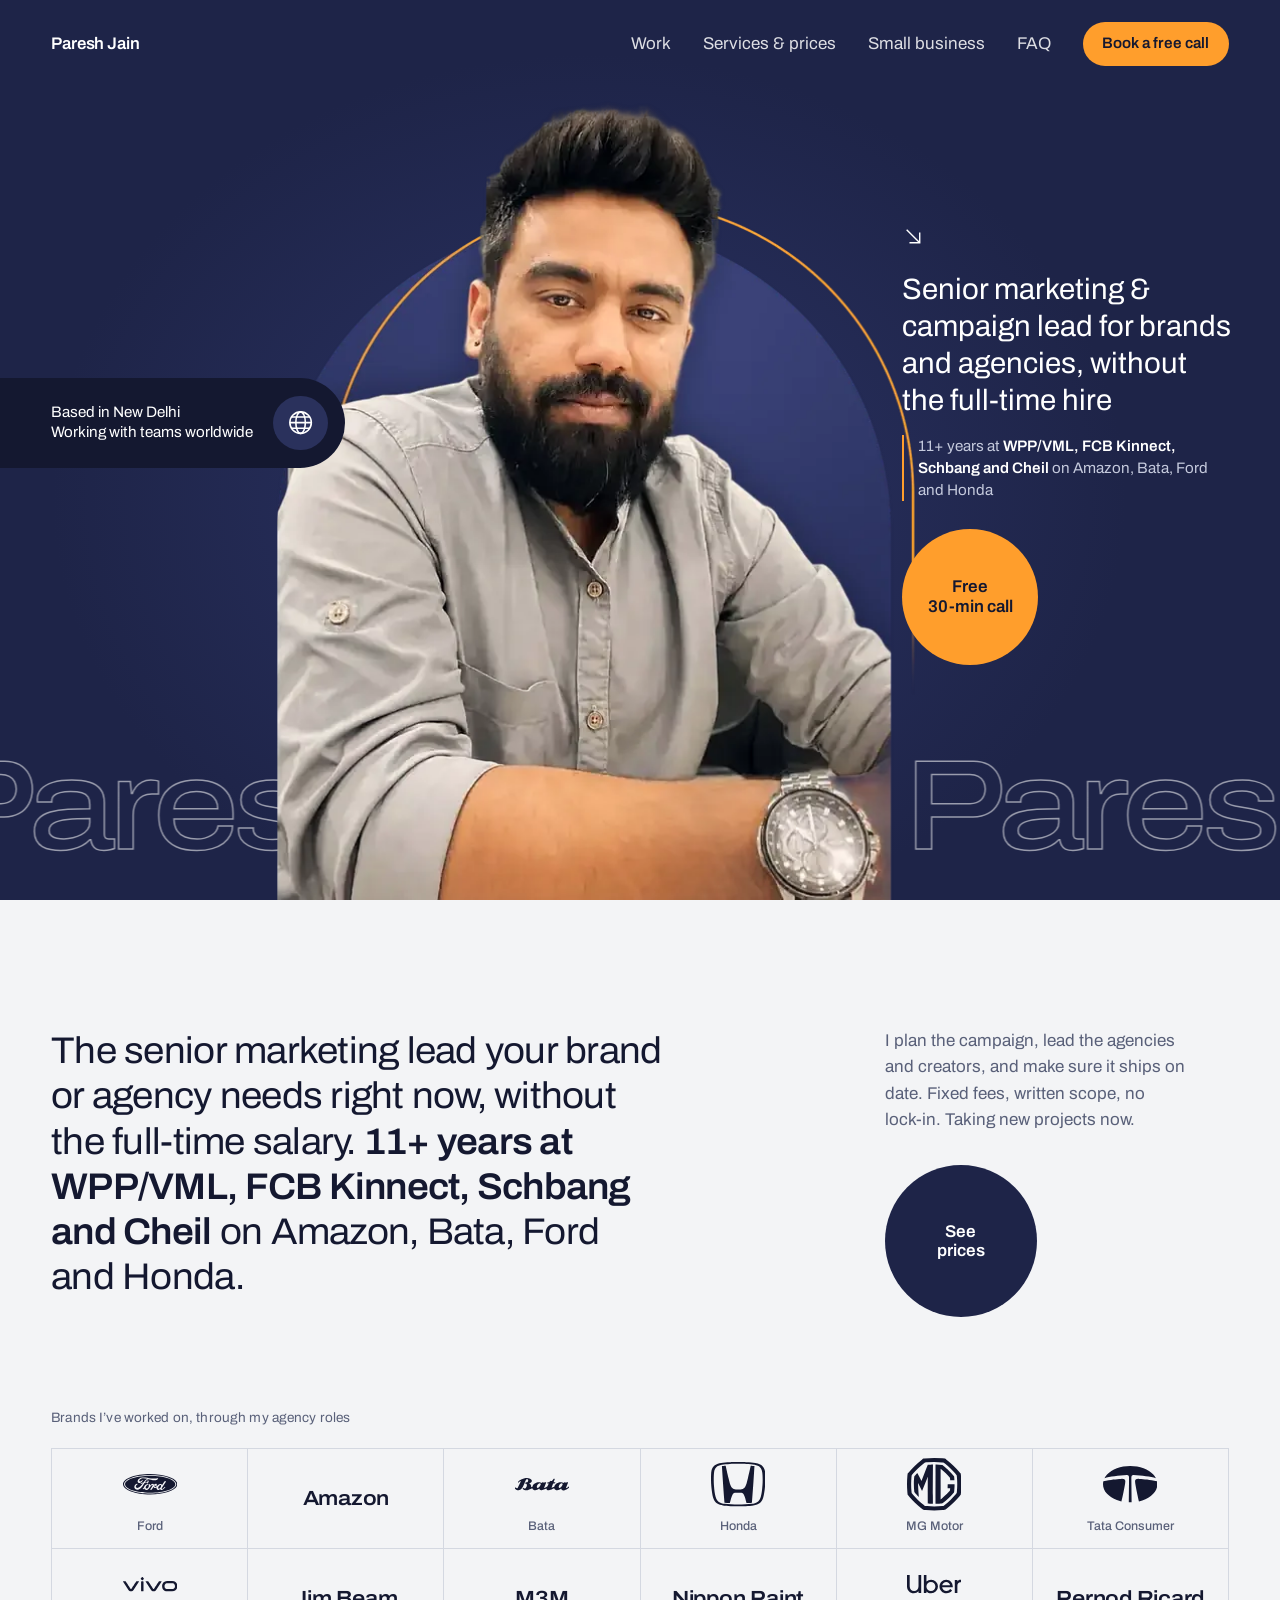
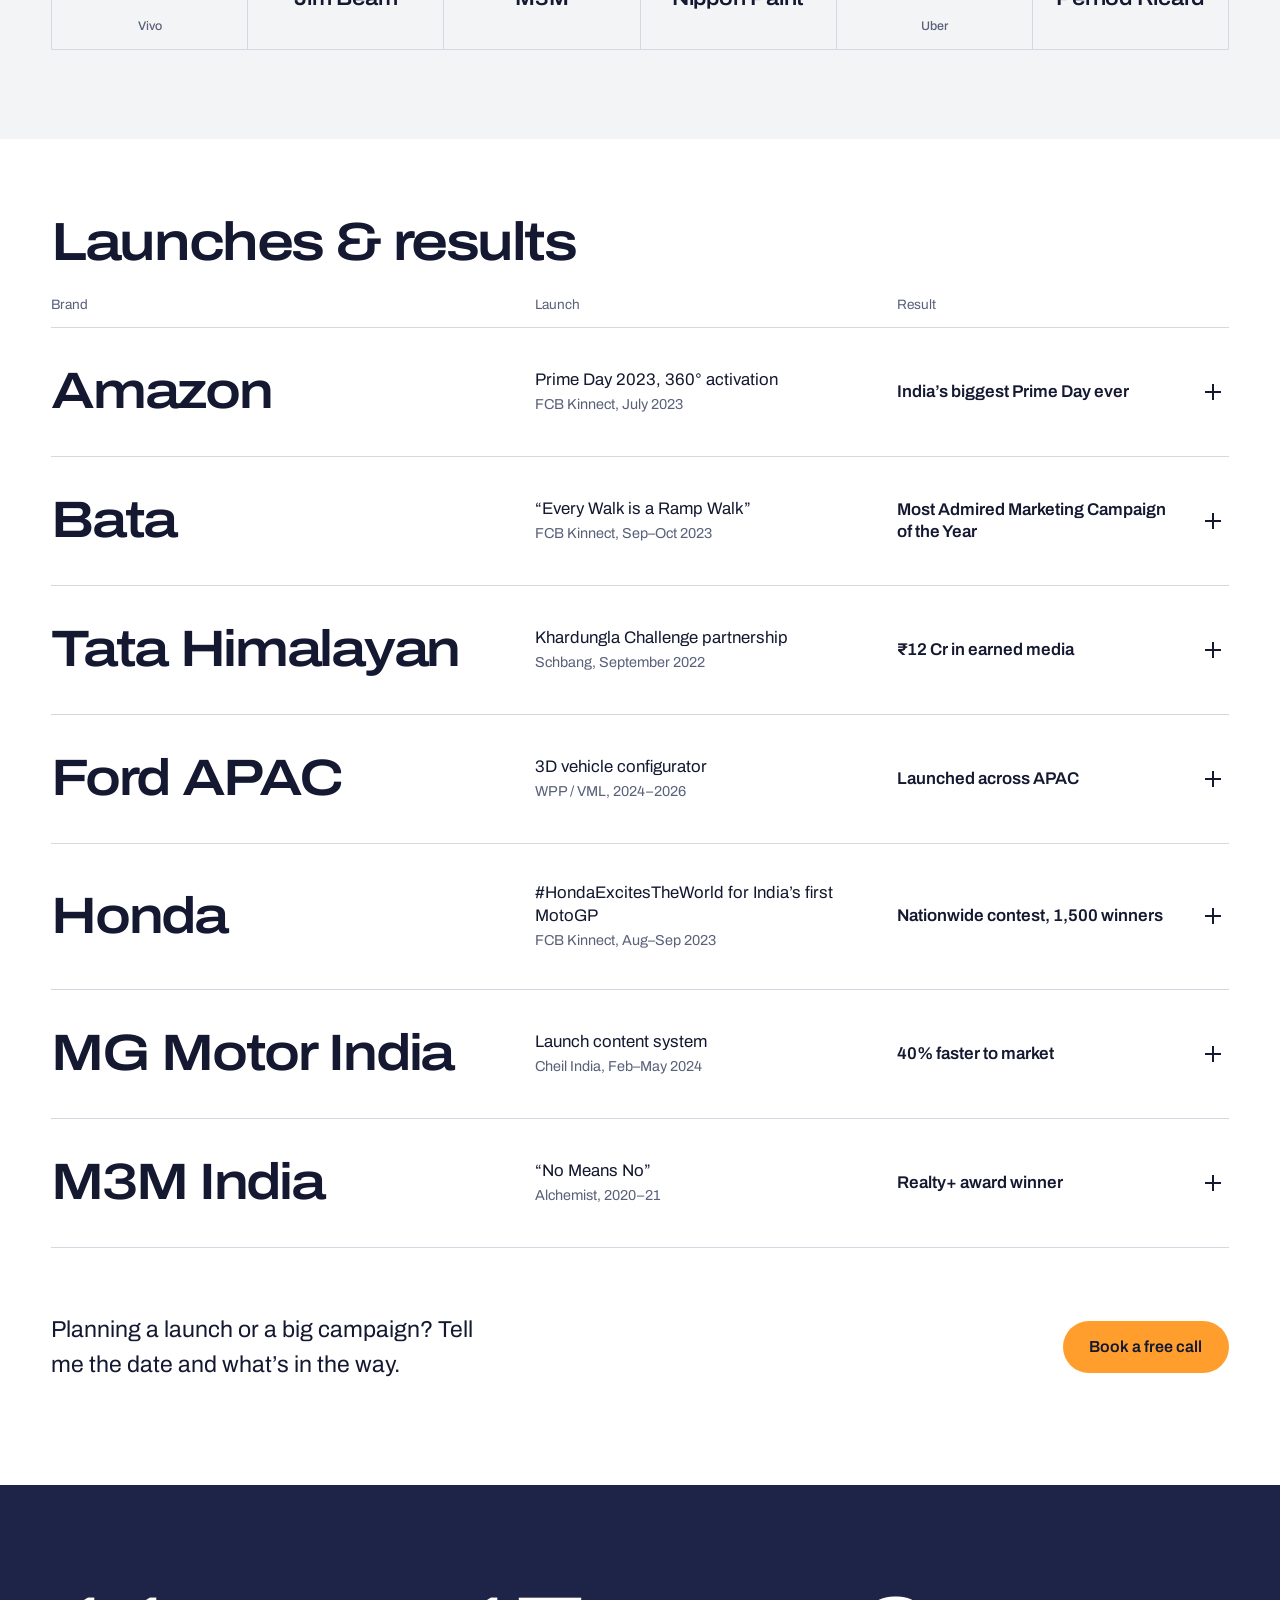
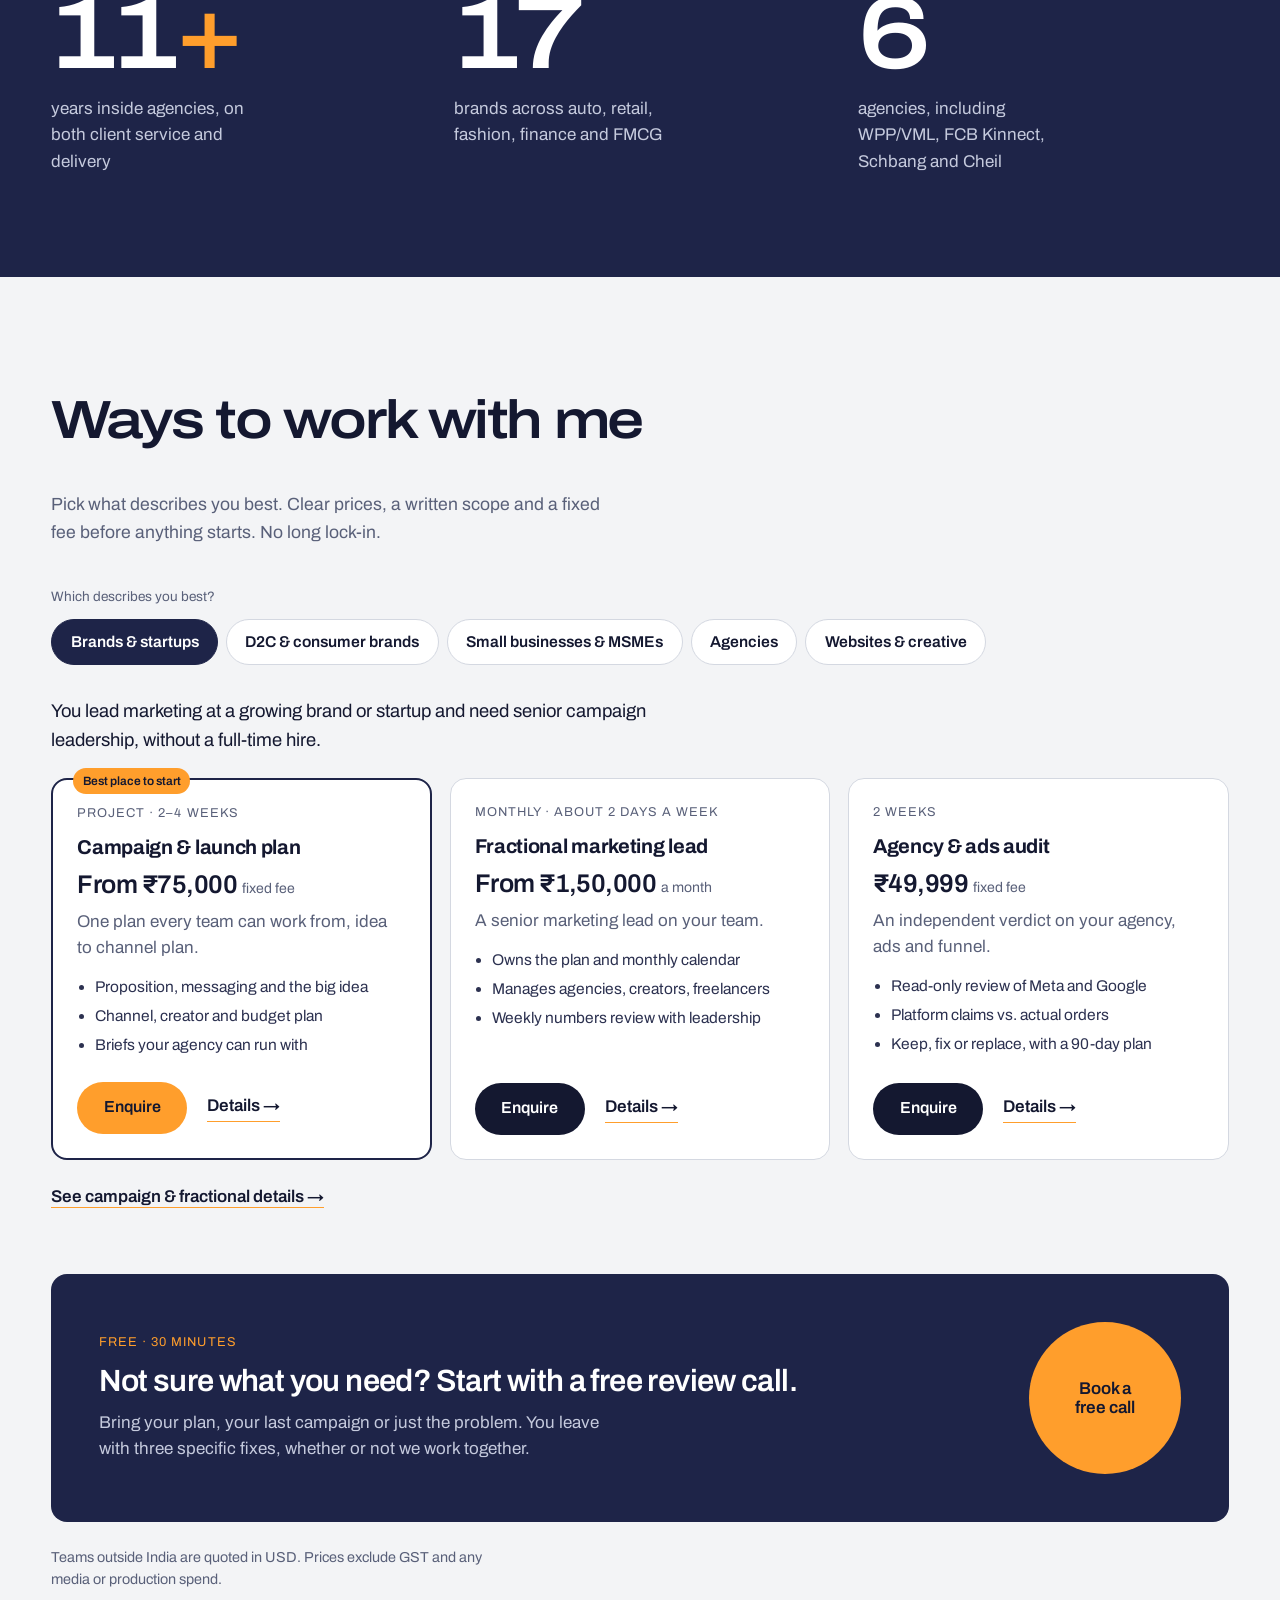
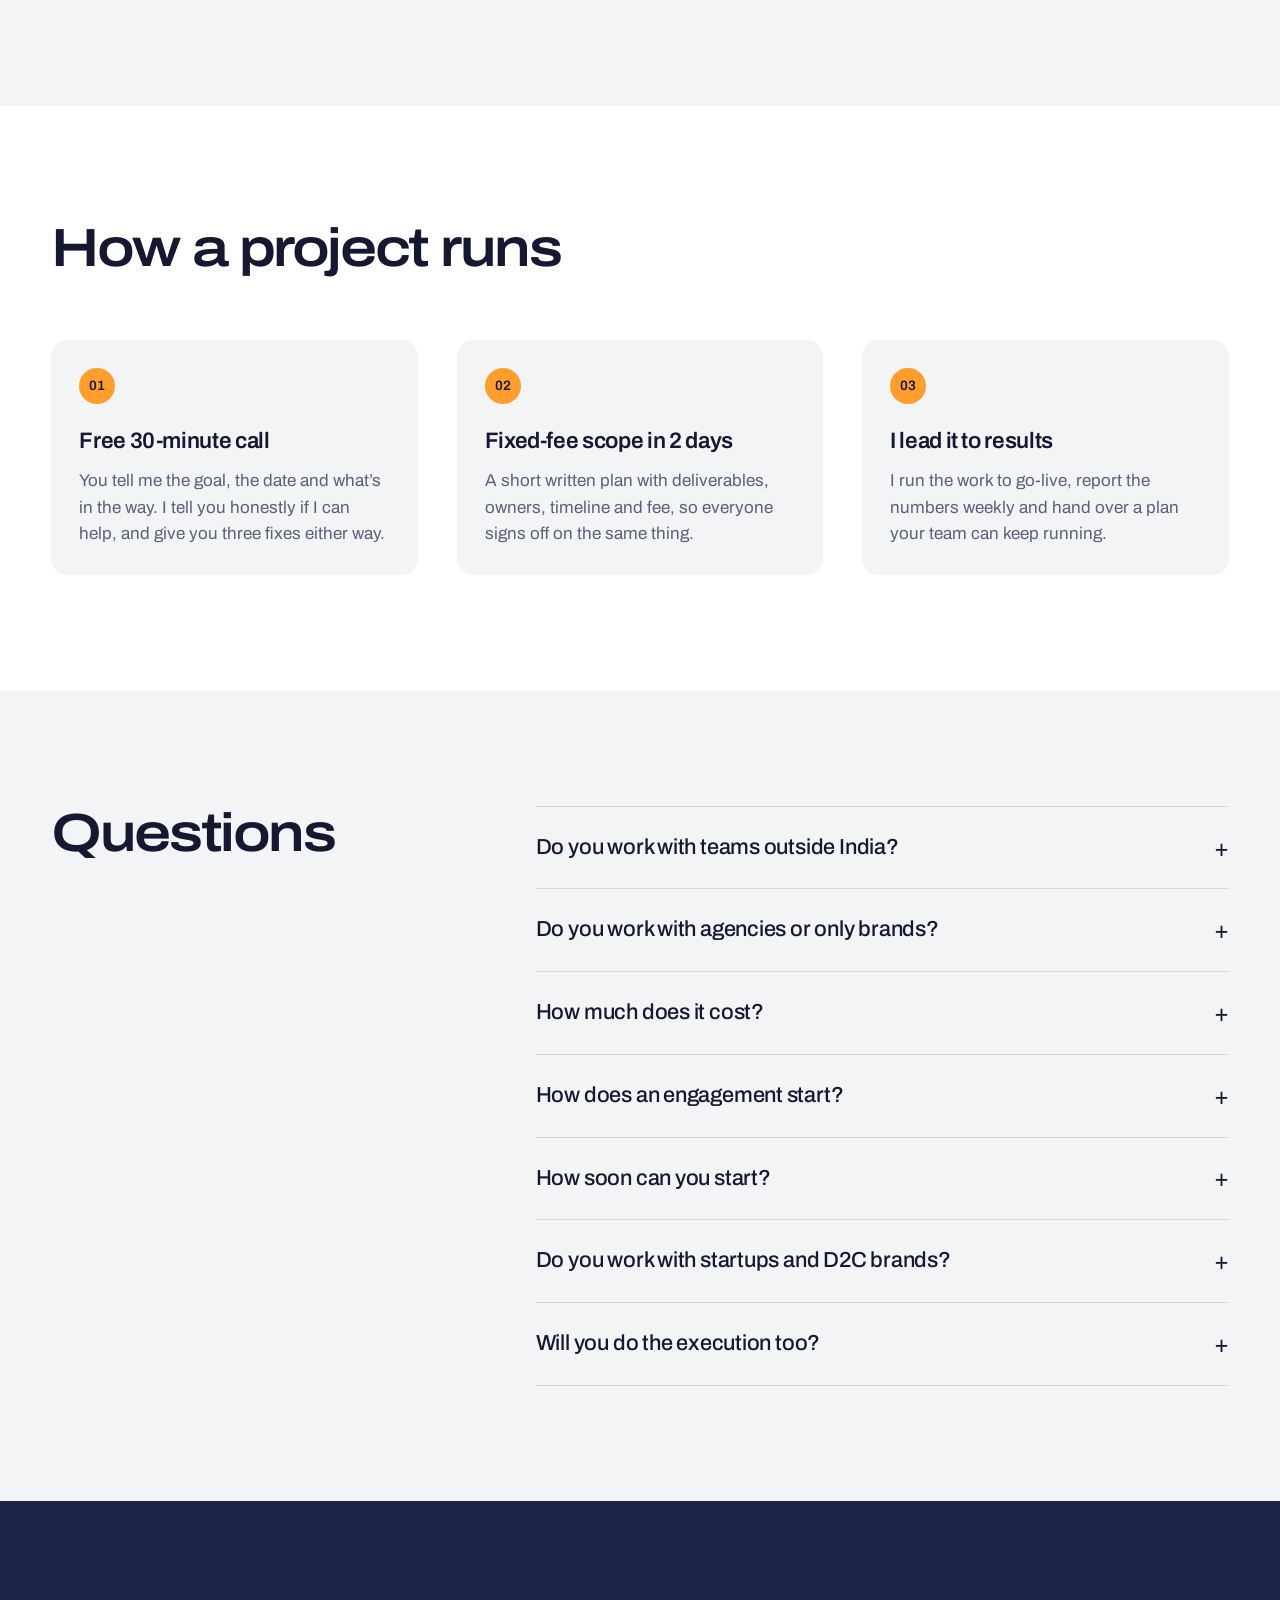
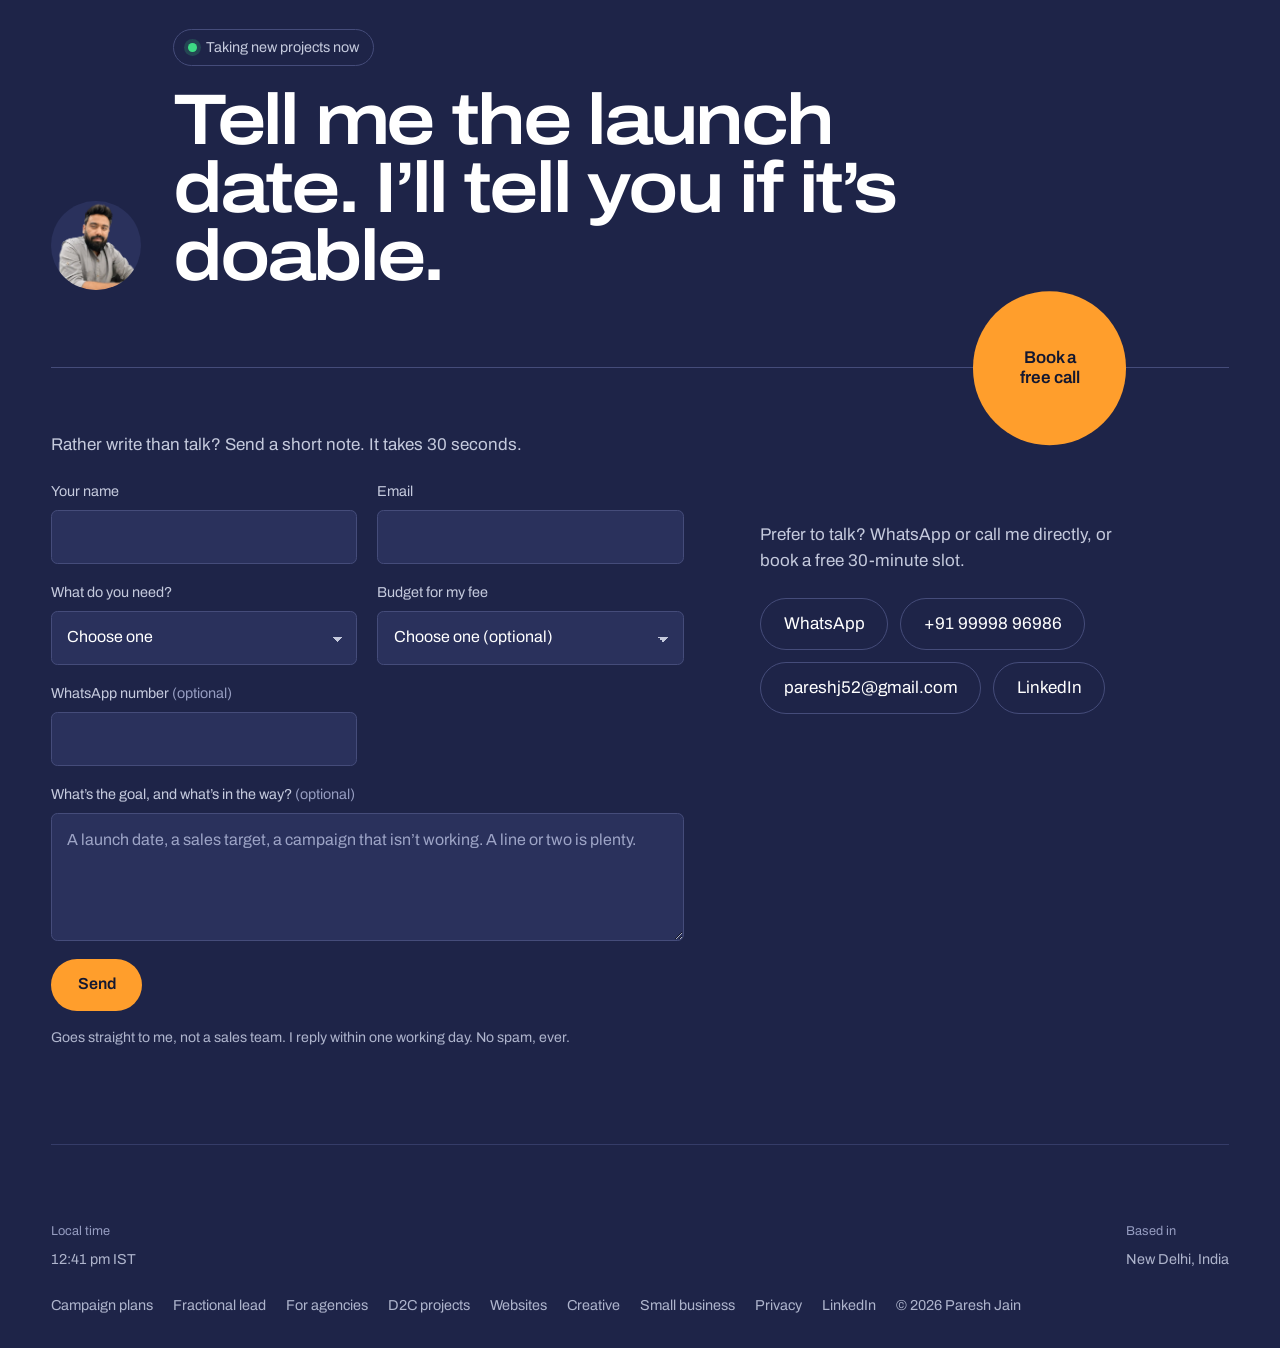
==== commit d9f65900: "Preview: 404 page, mobile Services link, persona-aware breadcrumbs, link audit Co-Authored-By: Claud" ====
--- a/index.html
+++ b/index.html
@@ -101,6 +101,8 @@
 .nav a:not(.btn):hover::after{transform:translateX(-50%) scale(1)}
 .nav .btn{min-height:2.75rem;padding:0 1.15rem;font-size:.95rem}
 @media (max-width:820px){.nav a:not(.btn){display:none}}
+.nav .sm{display:none}
+@media (max-width:820px){.nav a.mob-keep{display:inline;font-size:.95rem}.nav .lg{display:none}.nav .sm{display:inline}}
 
 /* Sticky bar after hero */
 .bar{position:fixed;inset:0 0 auto;z-index:30;background:rgba(243,244,246,.92);backdrop-filter:blur(10px);-webkit-backdrop-filter:blur(10px);border-bottom:1px solid var(--line);transform:translateY(-105%);transition:transform .35s var(--ease)}
@@ -447,7 +449,7 @@
     <a class="brand" href="#top">Paresh Jain</a>
     <nav class="nav" aria-label="Main">
       <a href="#work">Work</a>
-      <a href="#services">Services &amp; prices</a>
+      <a class="mob-keep" href="#services"><span class="lg">Services &amp; prices</span><span class="sm">Services</span></a>
       <a href="services/small-business-marketing.html">Small business</a>
       <a href="#faq">FAQ</a>
       <a class="btn btn-sun" href="https://calendar.google.com/calendar/u/0/appointments/schedules/AcZssZ1380Zcu-WXHLTQi5dZqrbtbLfTN_Pl_yzwDjDL7QWRDAgHdRhg_jQIUqrLBvdR7pw_g4_Txei-" target="_blank" rel="noopener" data-track="nav_call">Book a free call</a>
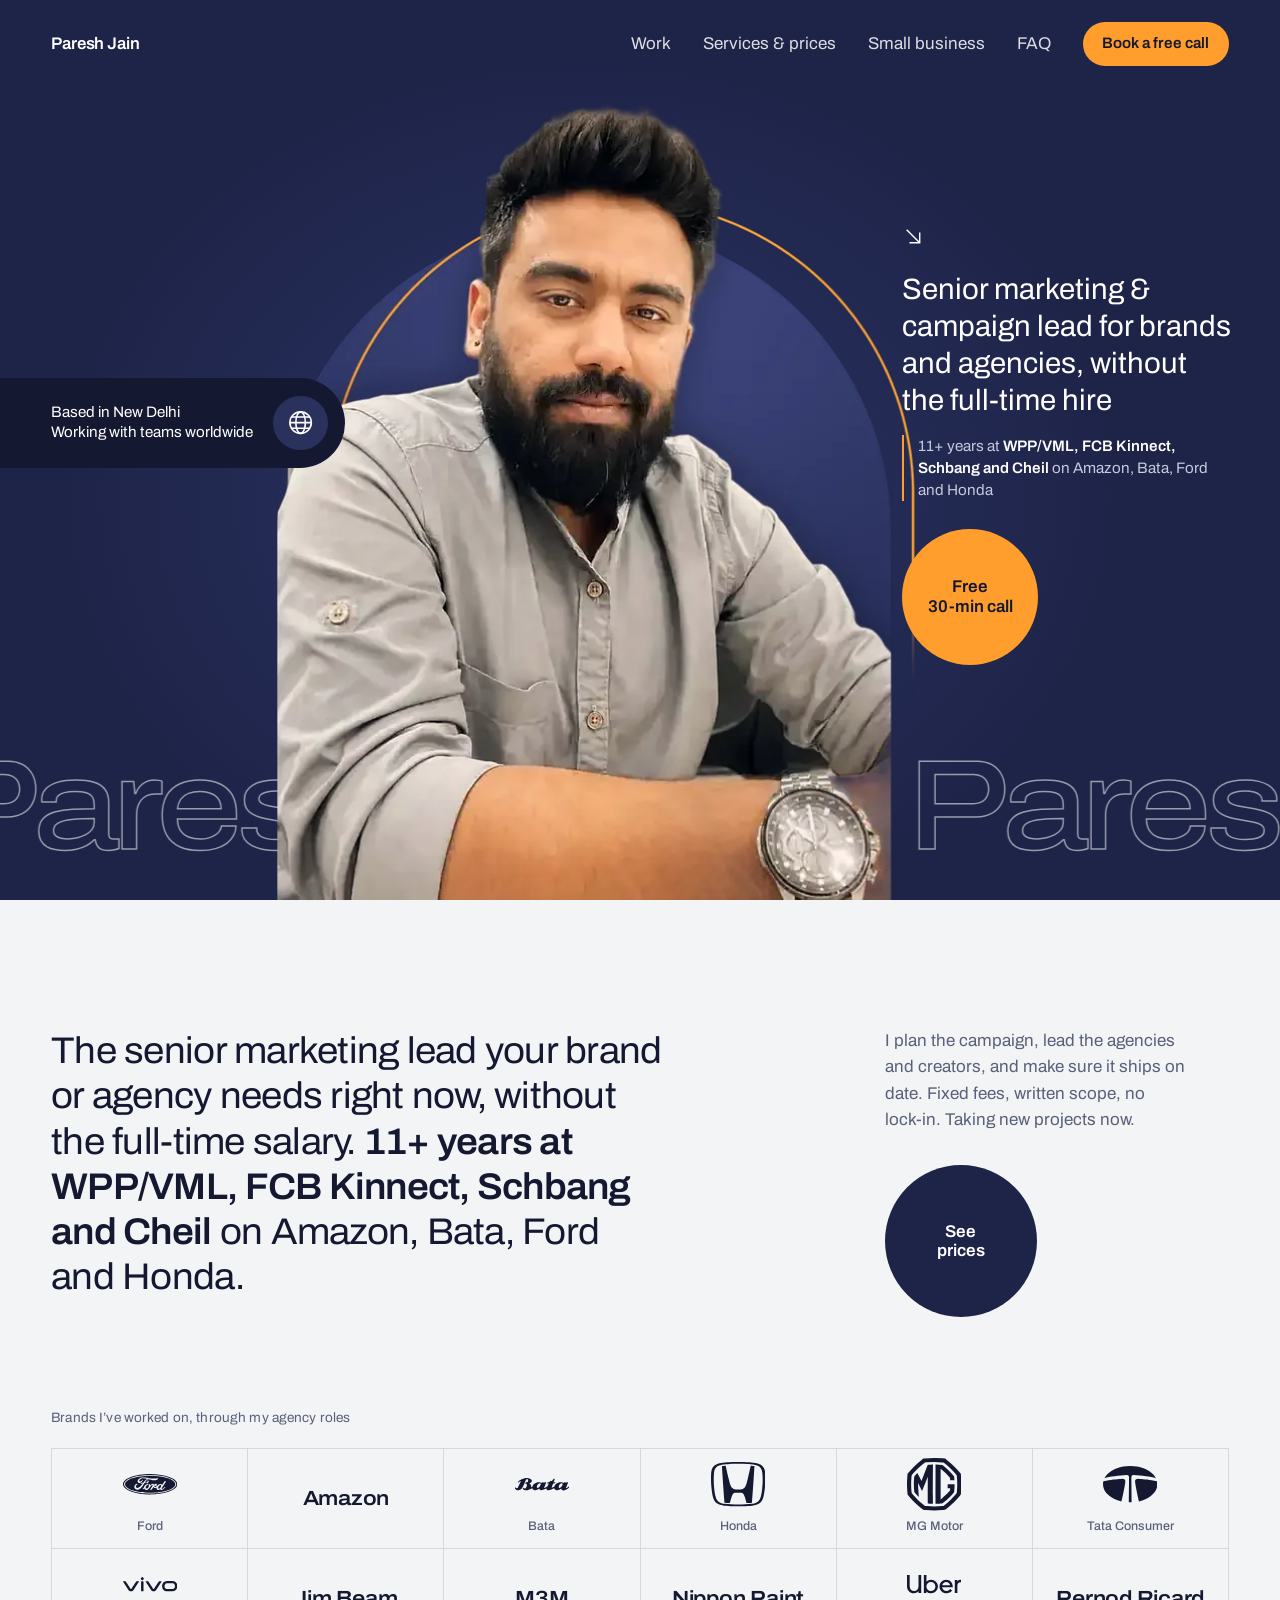
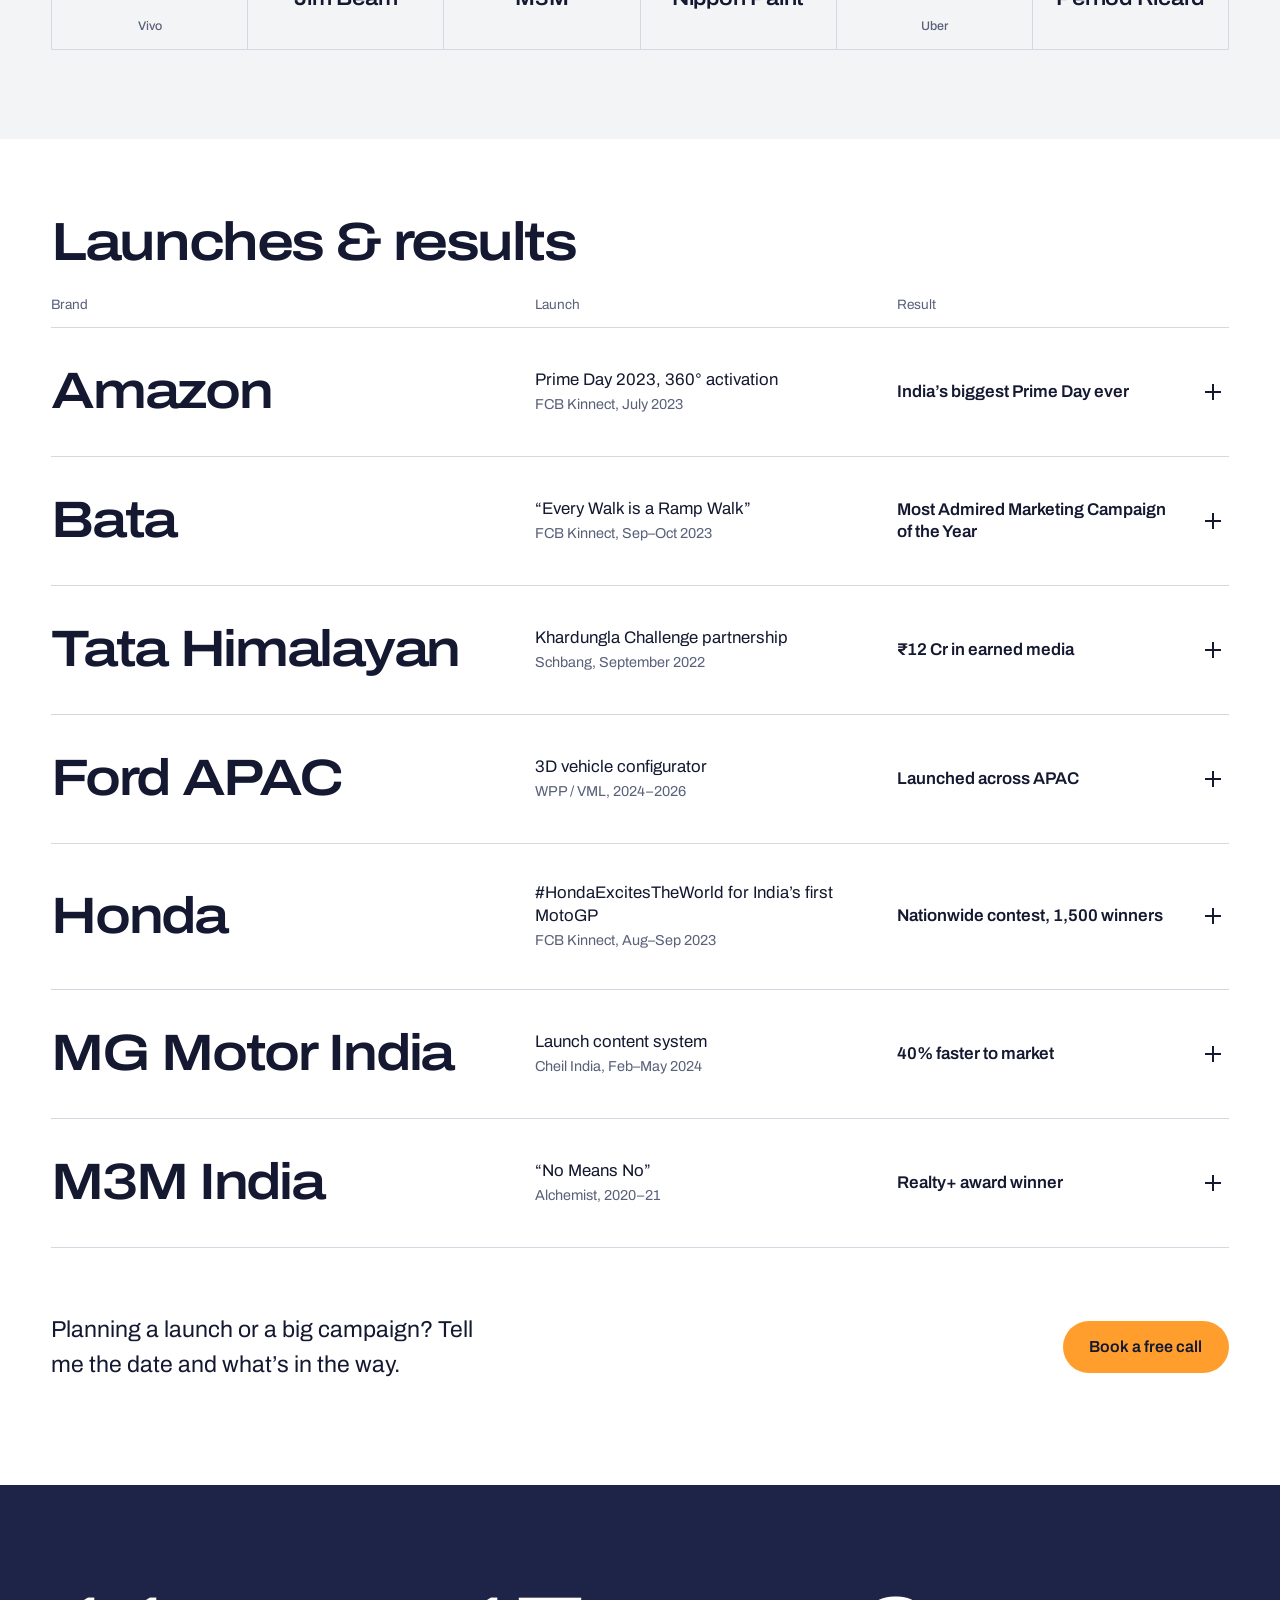
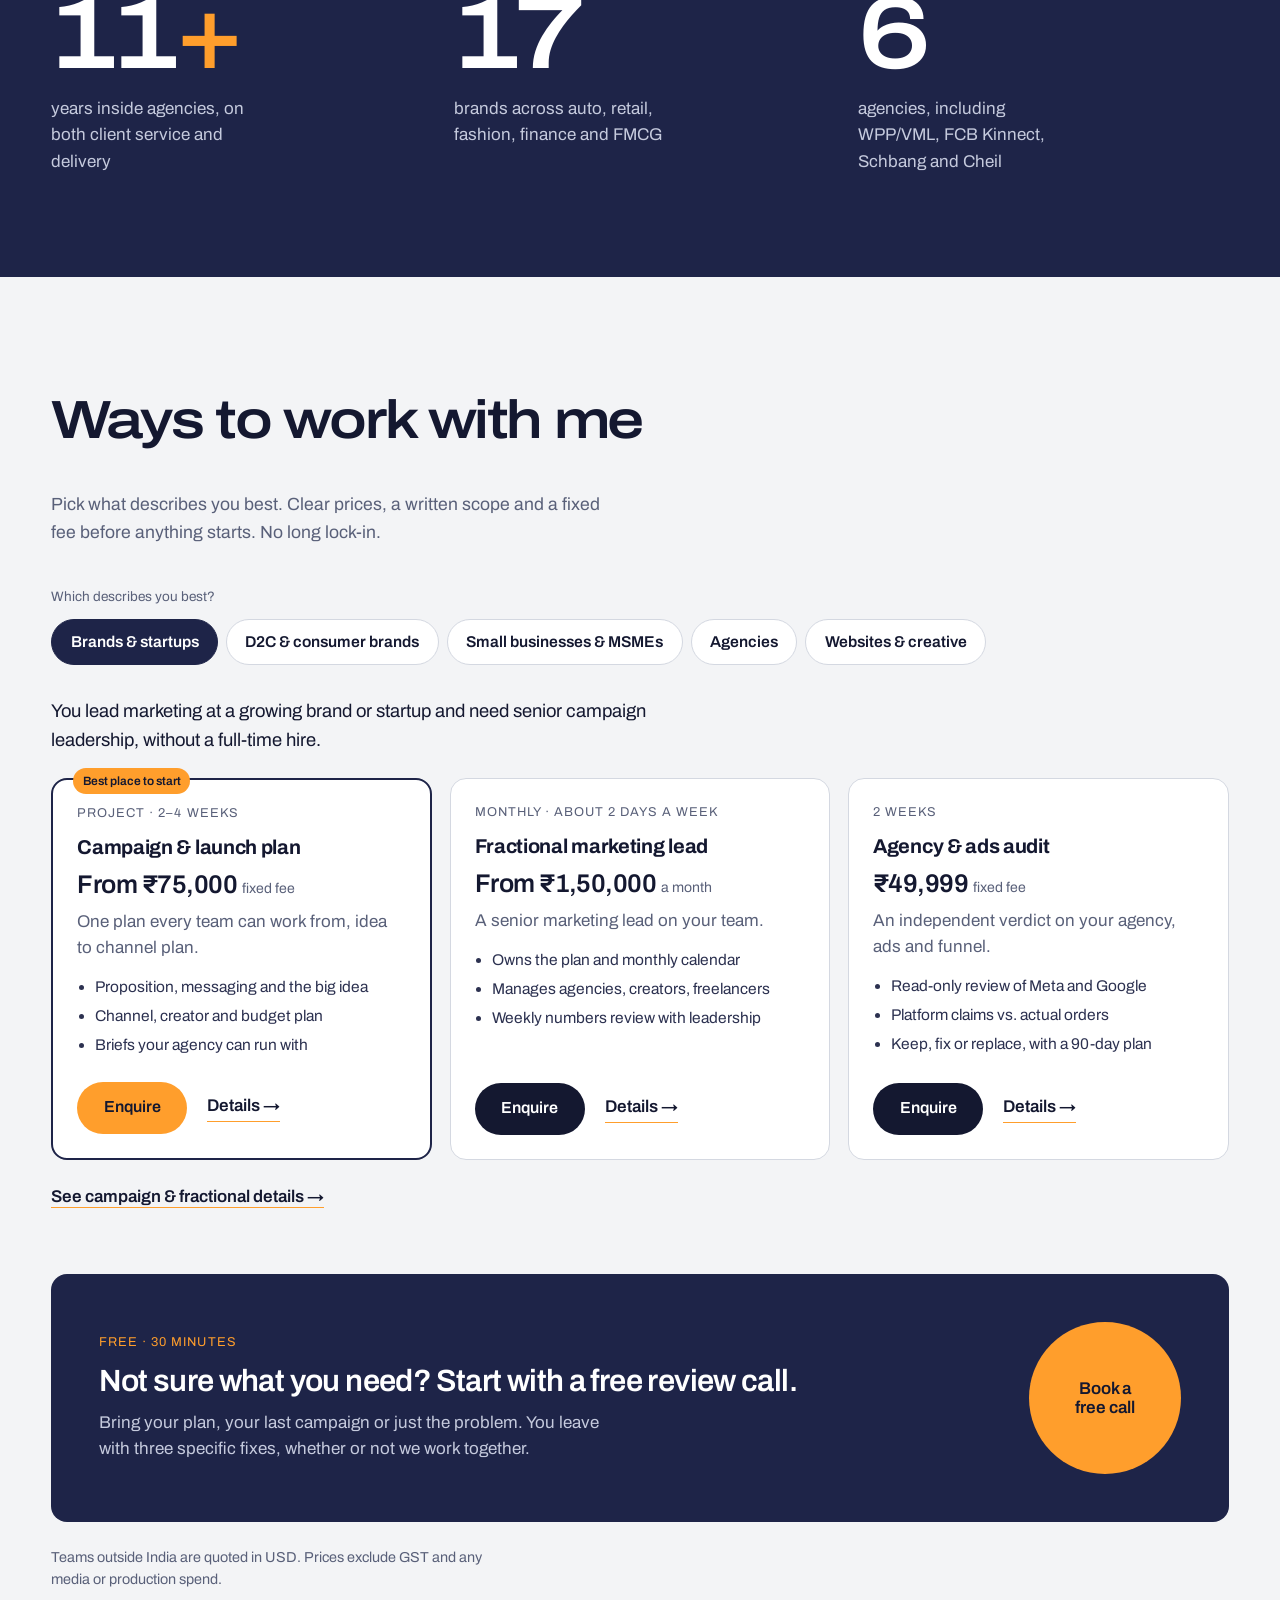
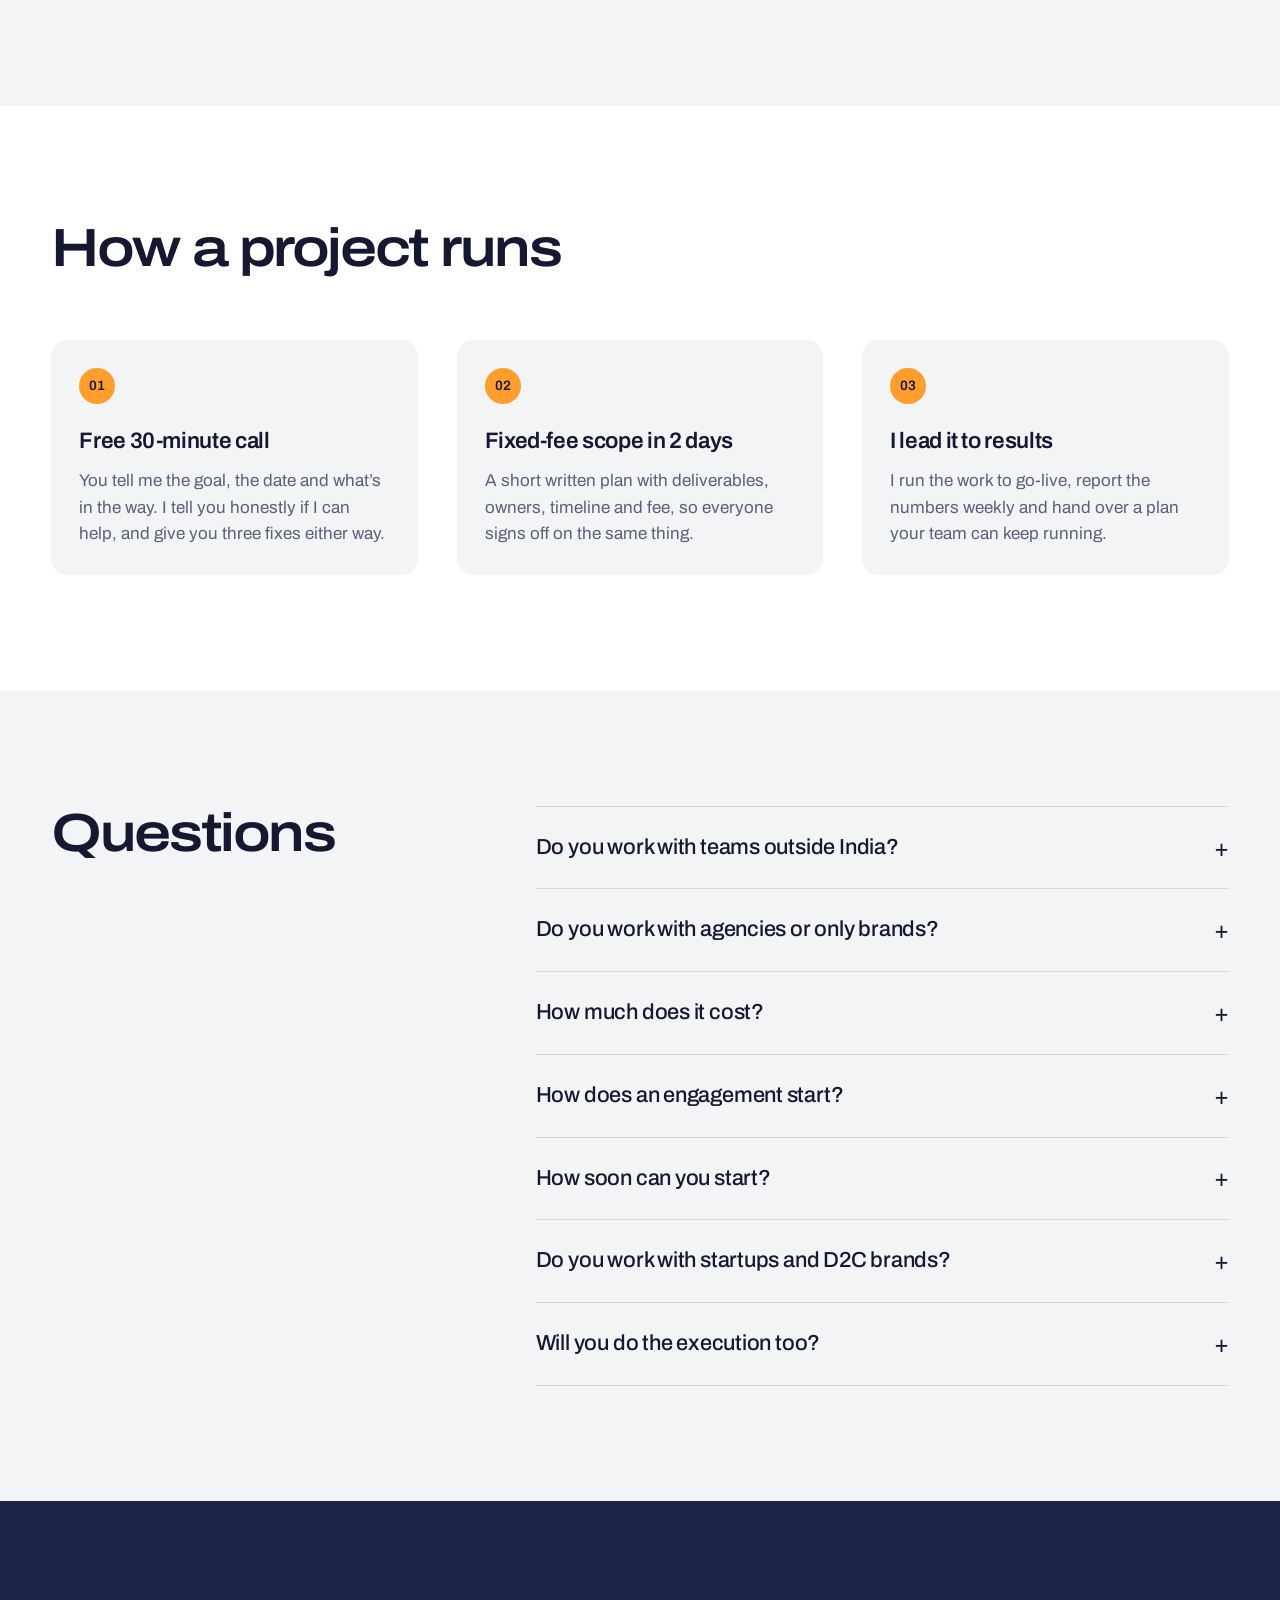
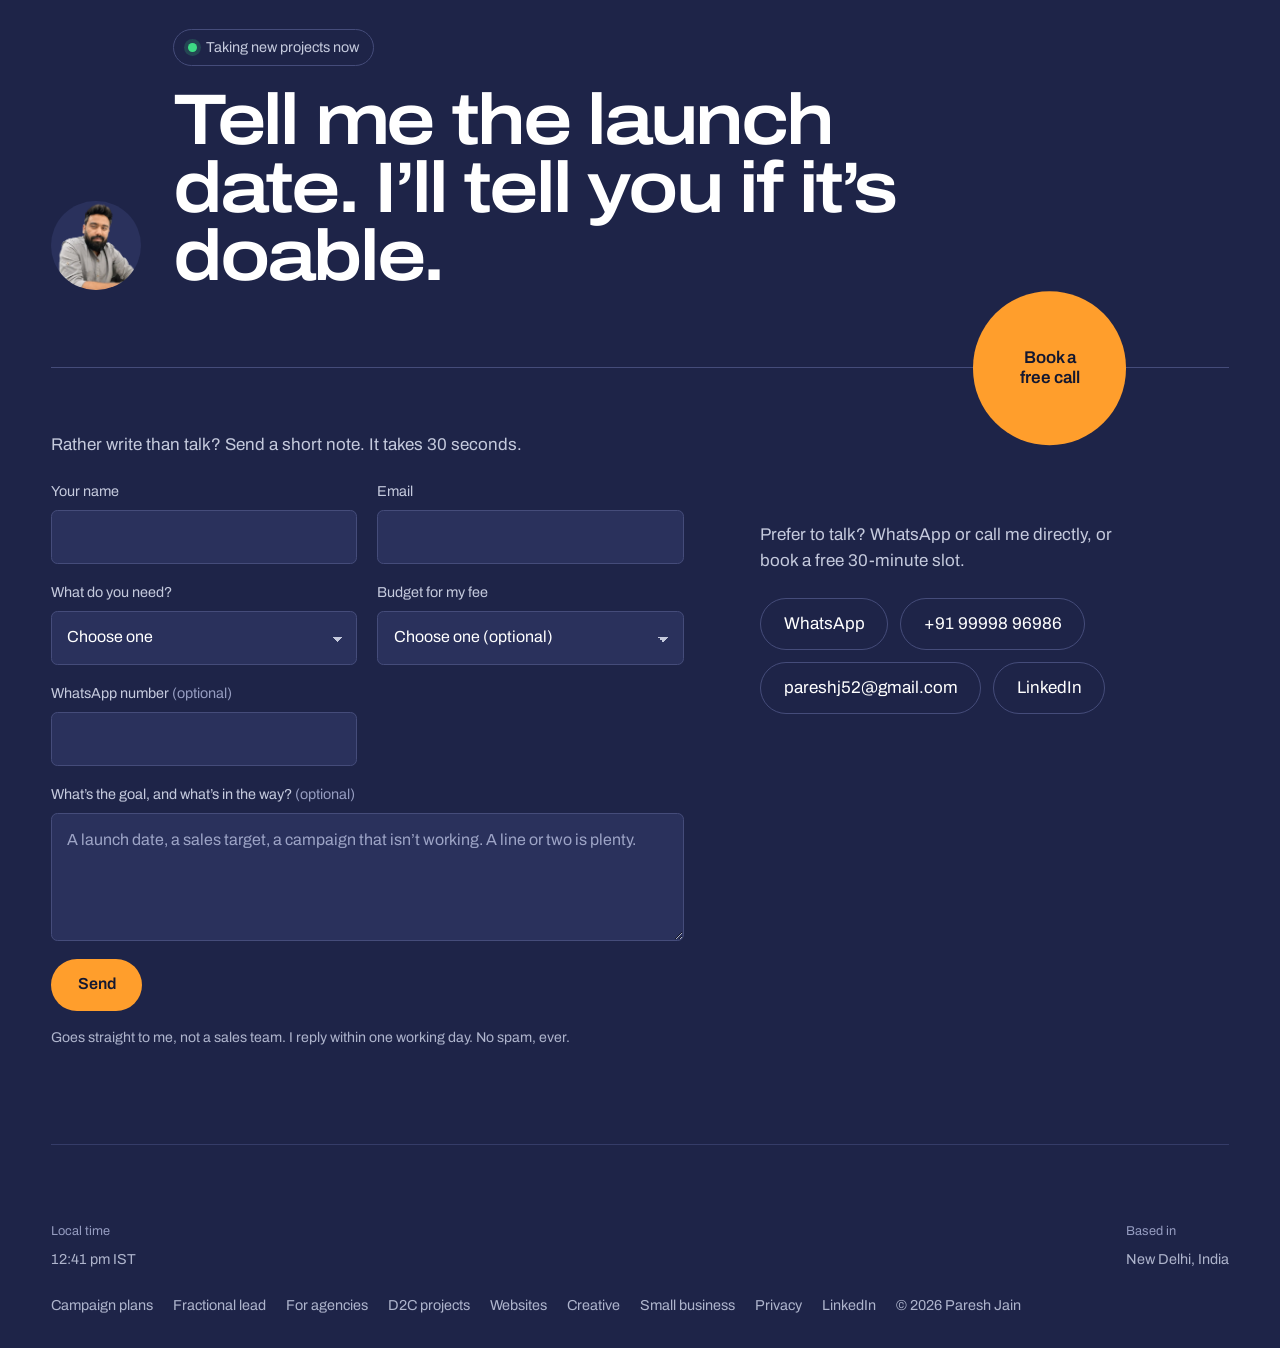
==== commit 2e75b559: "Go-live setup: shared tracking (GA4, Meta Pixel, Google Ads slots), Consent Mode v2 + cookie notice," ====
--- a/index.html
+++ b/index.html
@@ -4,12 +4,13 @@
 <meta charset="utf-8">
 <meta name="viewport" content="width=device-width, initial-scale=1">
 <title>Paresh Jain | Freelance Marketing &amp; Campaign Lead, New Delhi</title>
-<meta name="description" content="Senior marketing and campaign lead for brands and agencies, without a full-time hire. 11+ years at WPP/VML, FCB Kinnect, Schbang and Cheil on Amazon, Bata, Ford, Honda and Tata. Clear prices. Free 30-minute review call.">
+<meta name="description" content="Senior marketing and campaign lead for brands, D2C, small businesses and agencies. 11+ years at WPP/VML, FCB Kinnect, Schbang and Cheil. Fixed-price packages from ₹4,999. Free 30-minute call.">
 <link rel="canonical" href="https://www.pareshjain.com/">
 <link rel="icon" href="assets/favicon.svg" type="image/svg+xml">
 <meta name="theme-color" content="#1E2448">
 
 <meta property="og:type" content="website">
+<meta property="og:locale" content="en_IN">
 <meta property="og:site_name" content="Paresh Jain">
 <meta property="og:url" content="https://www.pareshjain.com/">
 <meta property="og:title" content="Paresh Jain | Freelance Marketing &amp; Campaign Lead">
@@ -25,19 +26,9 @@
 <link href="https://fonts.googleapis.com/css2?family=Archivo:wdth,wght@62..125,300..800&display=swap" rel="stylesheet">
 <link rel="preload" as="image" href="assets/paresh-jain-hero-1400.webp" imagesrcset="assets/paresh-jain-hero-700.webp 700w, assets/paresh-jain-hero-1400.webp 1400w" imagesizes="(max-width:900px) 26rem, 46vw" fetchpriority="high">
 
-<!-- ===== Tracking config: paste your Meta Pixel ID between the quotes to switch it on ===== -->
-<script>window.PJ = { GA4: 'G-XV39SFSW40', META_PIXEL: '' };</script>
-<script async src="https://www.googletagmanager.com/gtag/js?id=G-XV39SFSW40"></script>
-<script>
-  window.dataLayer = window.dataLayer || [];
-  function gtag(){dataLayer.push(arguments);}
-  gtag('js', new Date());
-  gtag('config', PJ.GA4);
-  if (PJ.META_PIXEL) {
-    !function(f,b,e,v,n,t,s){if(f.fbq)return;n=f.fbq=function(){n.callMethod?n.callMethod.apply(n,arguments):n.queue.push(arguments)};if(!f._fbq)f._fbq=n;n.push=n;n.loaded=!0;n.version='2.0';n.queue=[];t=b.createElement(e);t.async=!0;t.src=v;s=b.getElementsByTagName(e)[0];s.parentNode.insertBefore(t,s)}(window,document,'script','https://connect.facebook.net/en_US/fbevents.js');
-    fbq('init', PJ.META_PIXEL); fbq('track', 'PageView');
-  }
-</script>
+<!-- Tracking: IDs (GA4, Meta Pixel, Google Ads) live in /assets/tracking.js -->
+<script src="/assets/tracking.js"></script>
+<script defer src="/assets/consent.js"></script>
 
 <script type="application/ld+json">
 {"@context":"https://schema.org","@graph":[
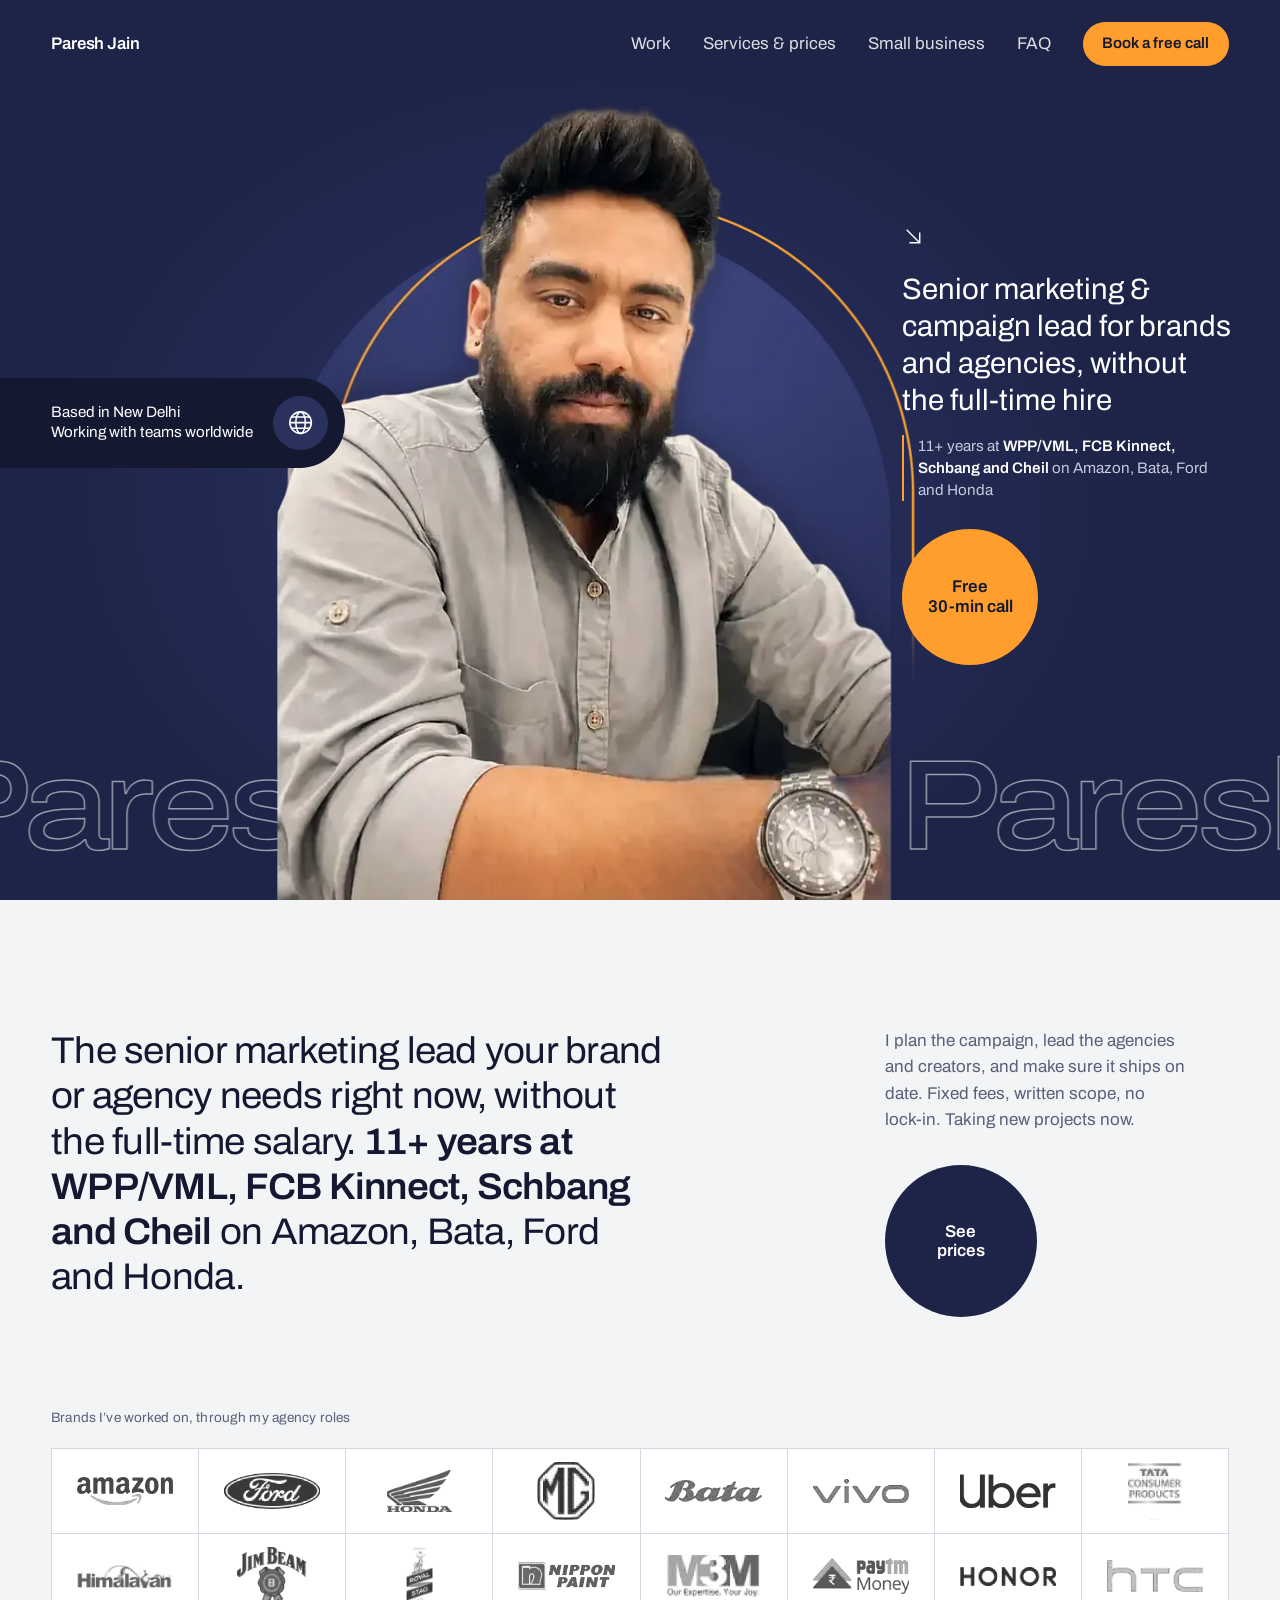
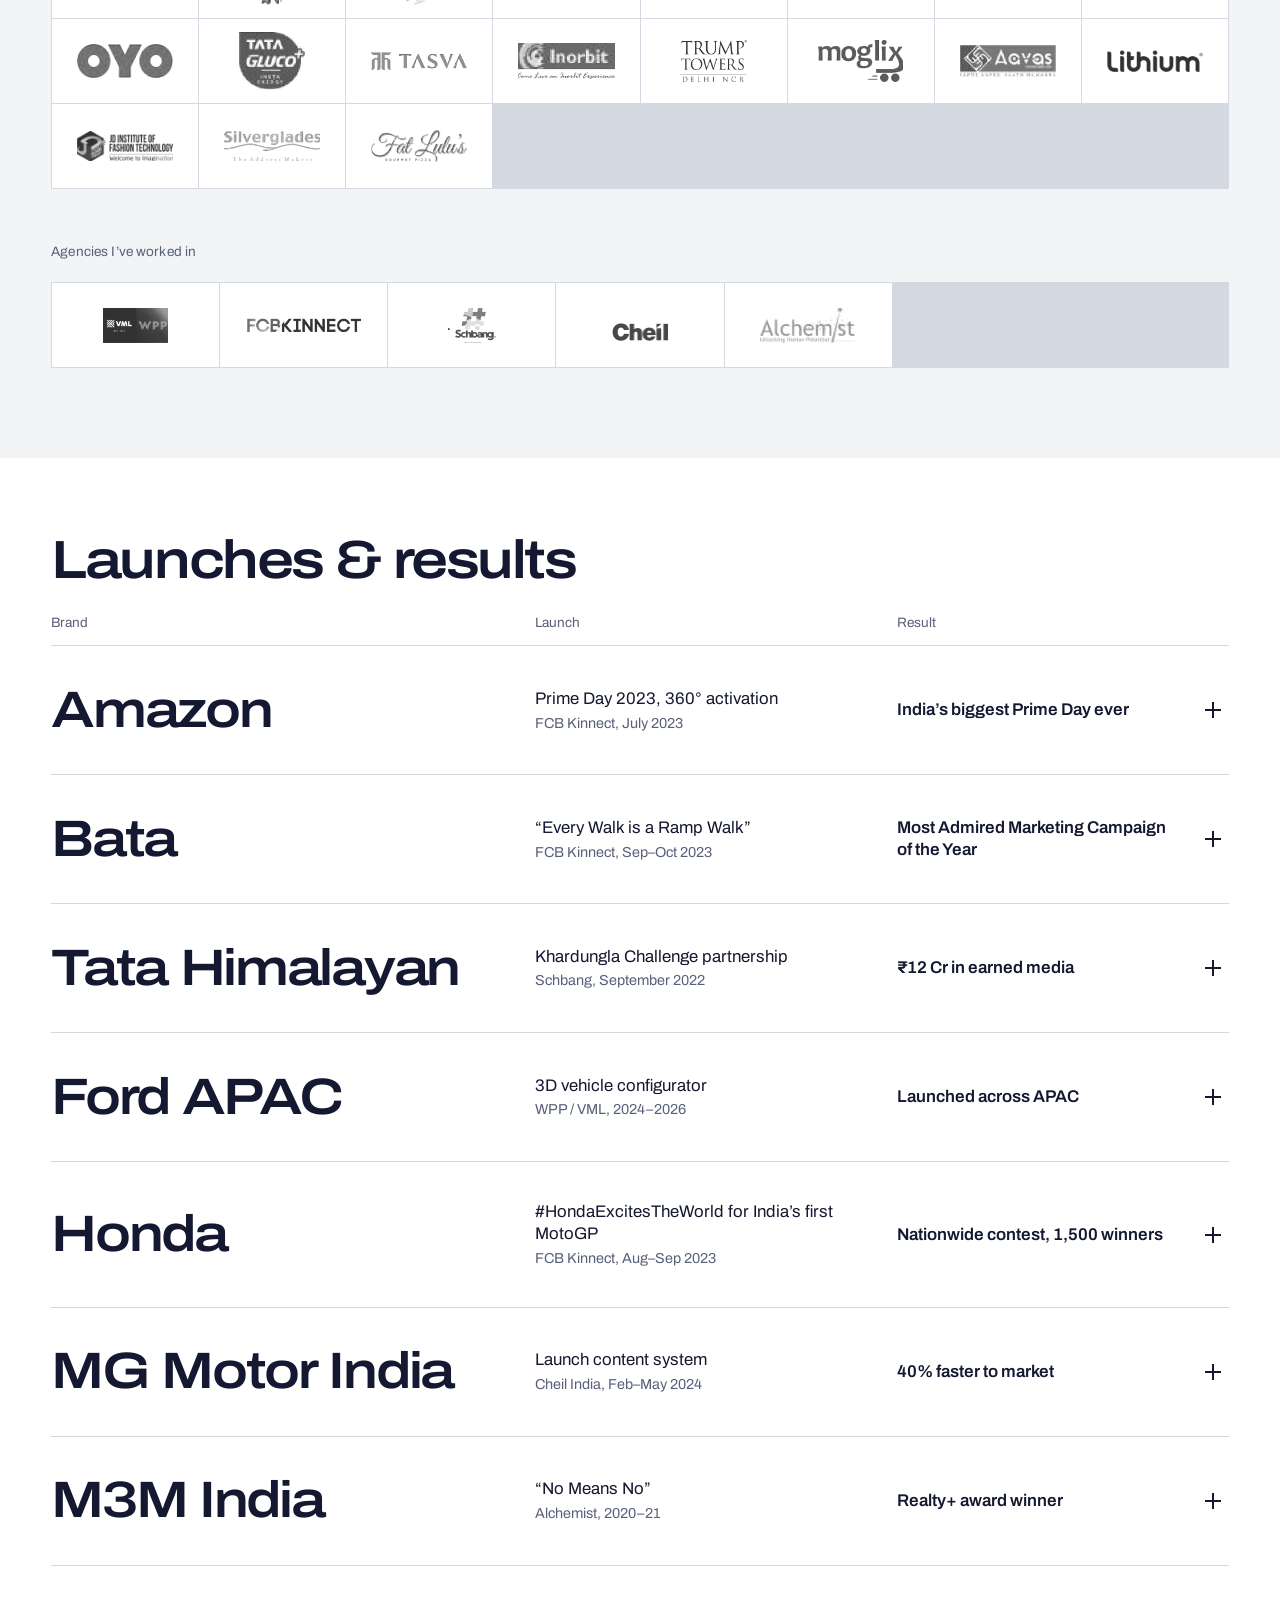
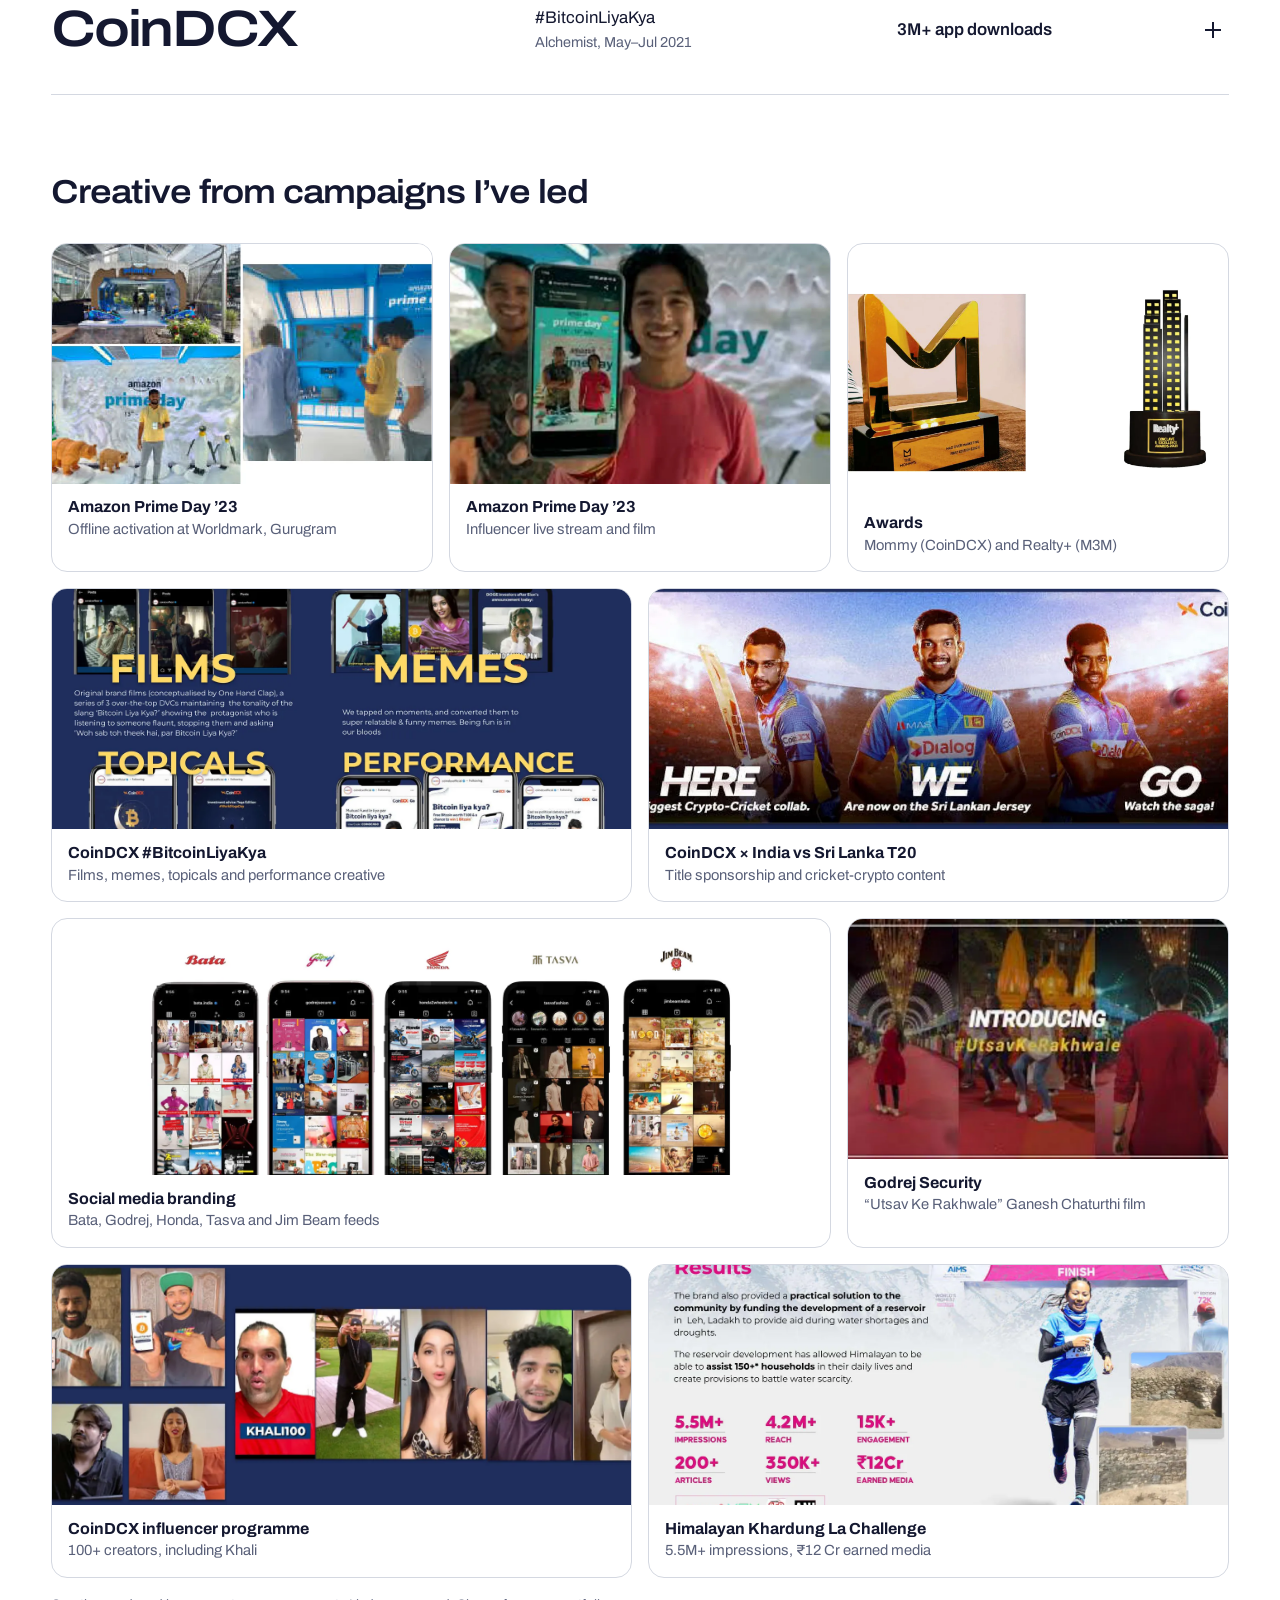
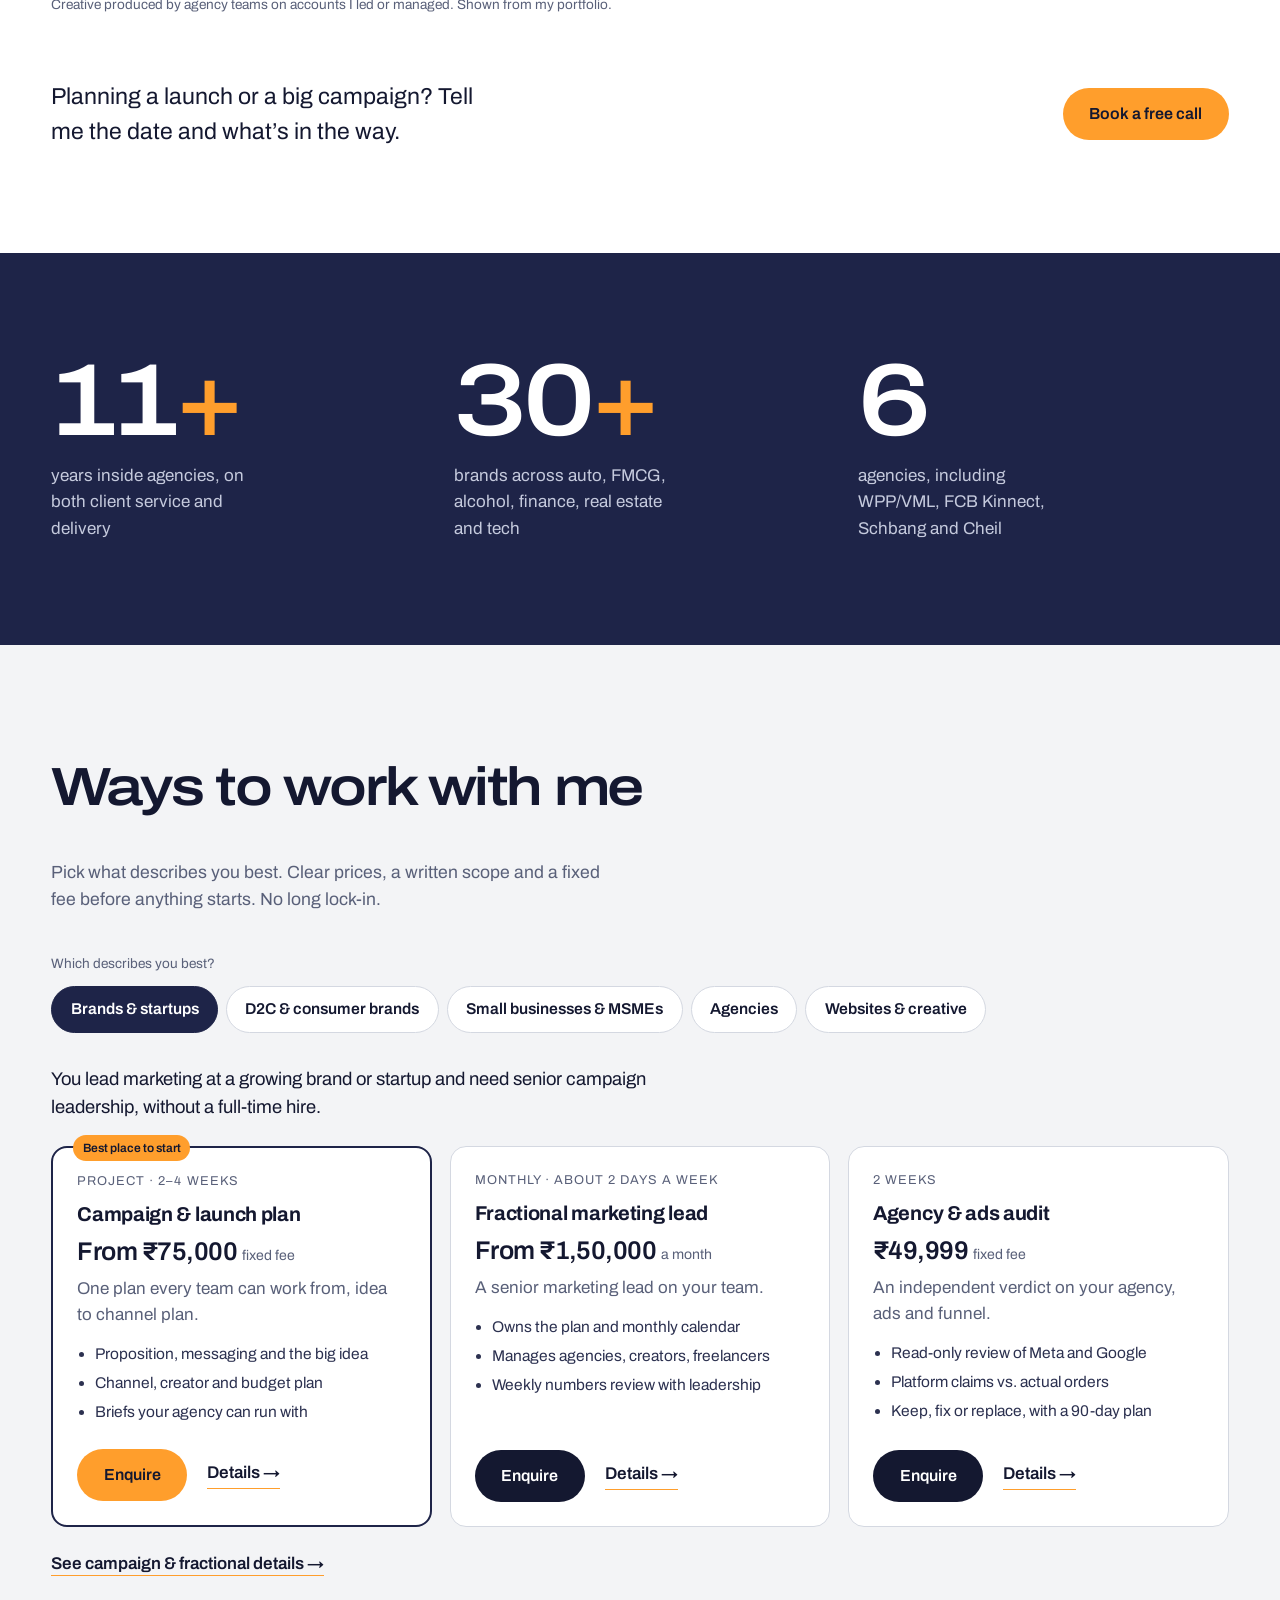
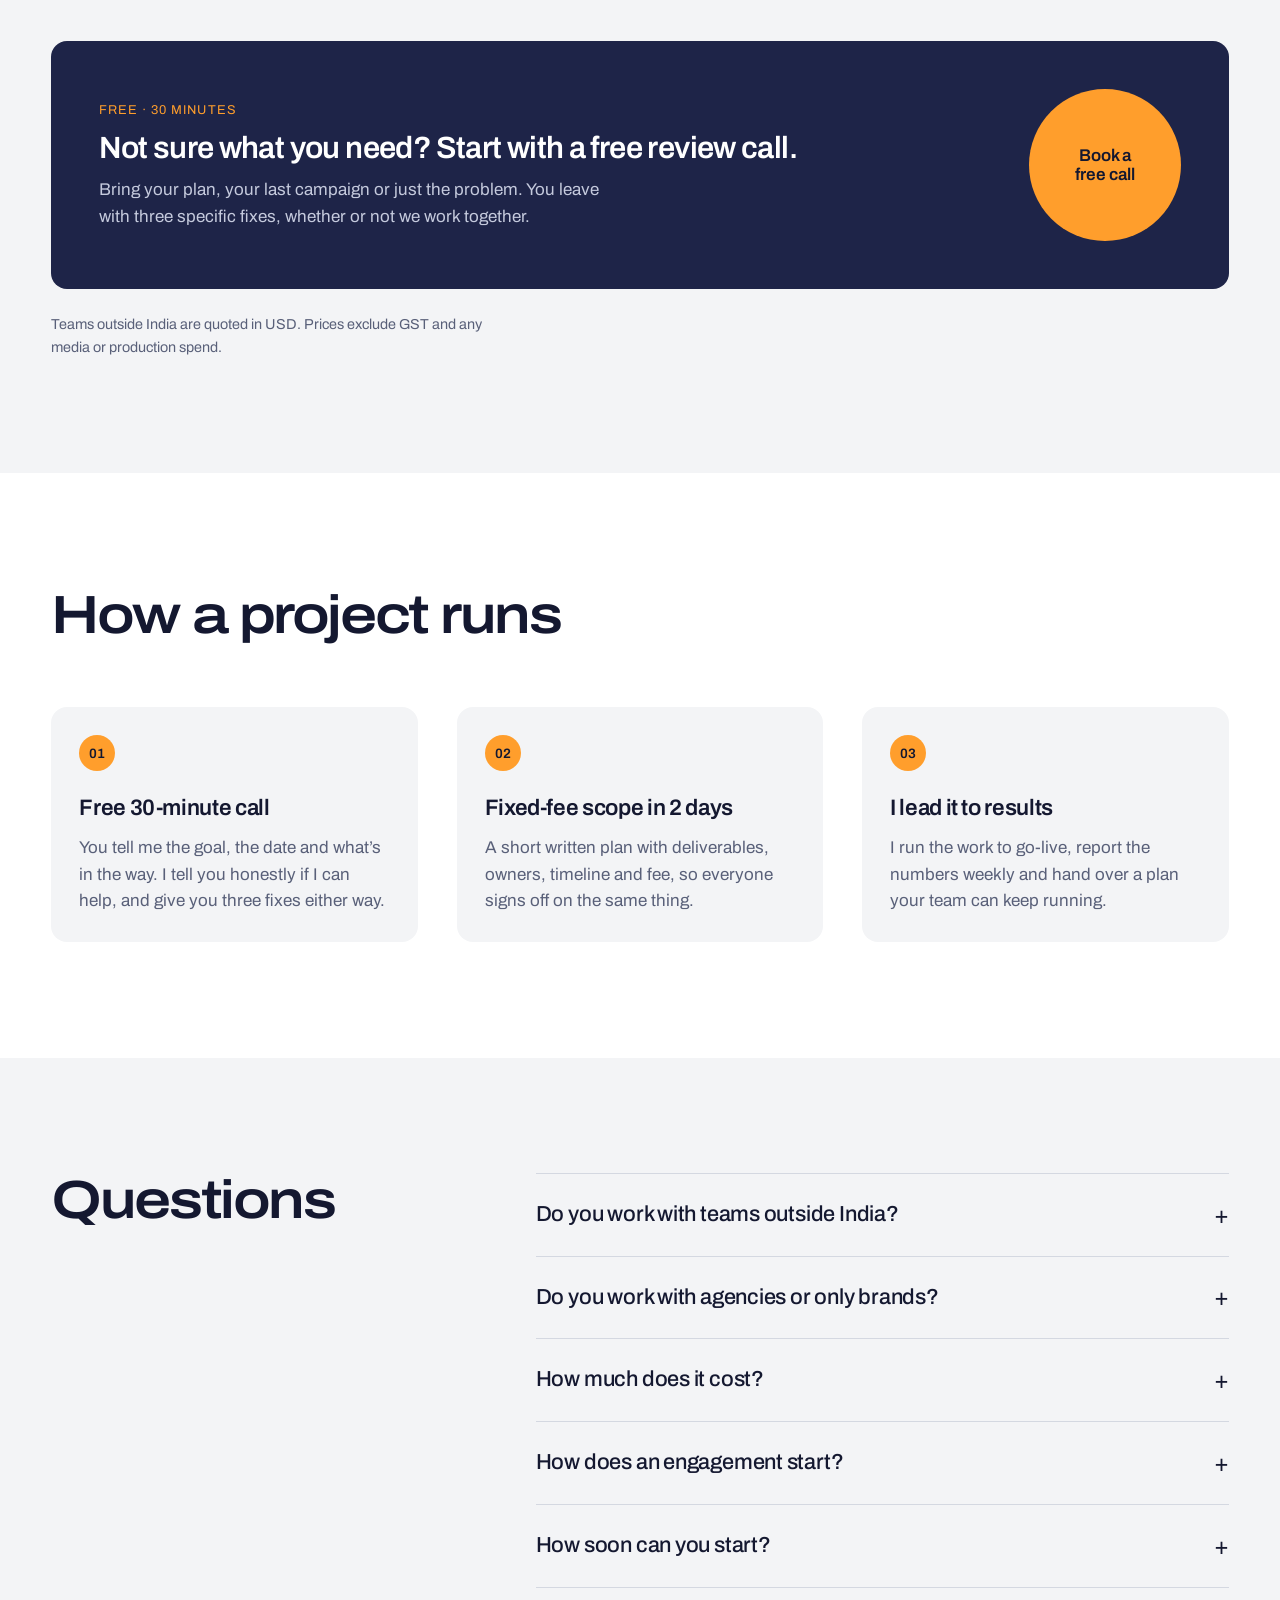
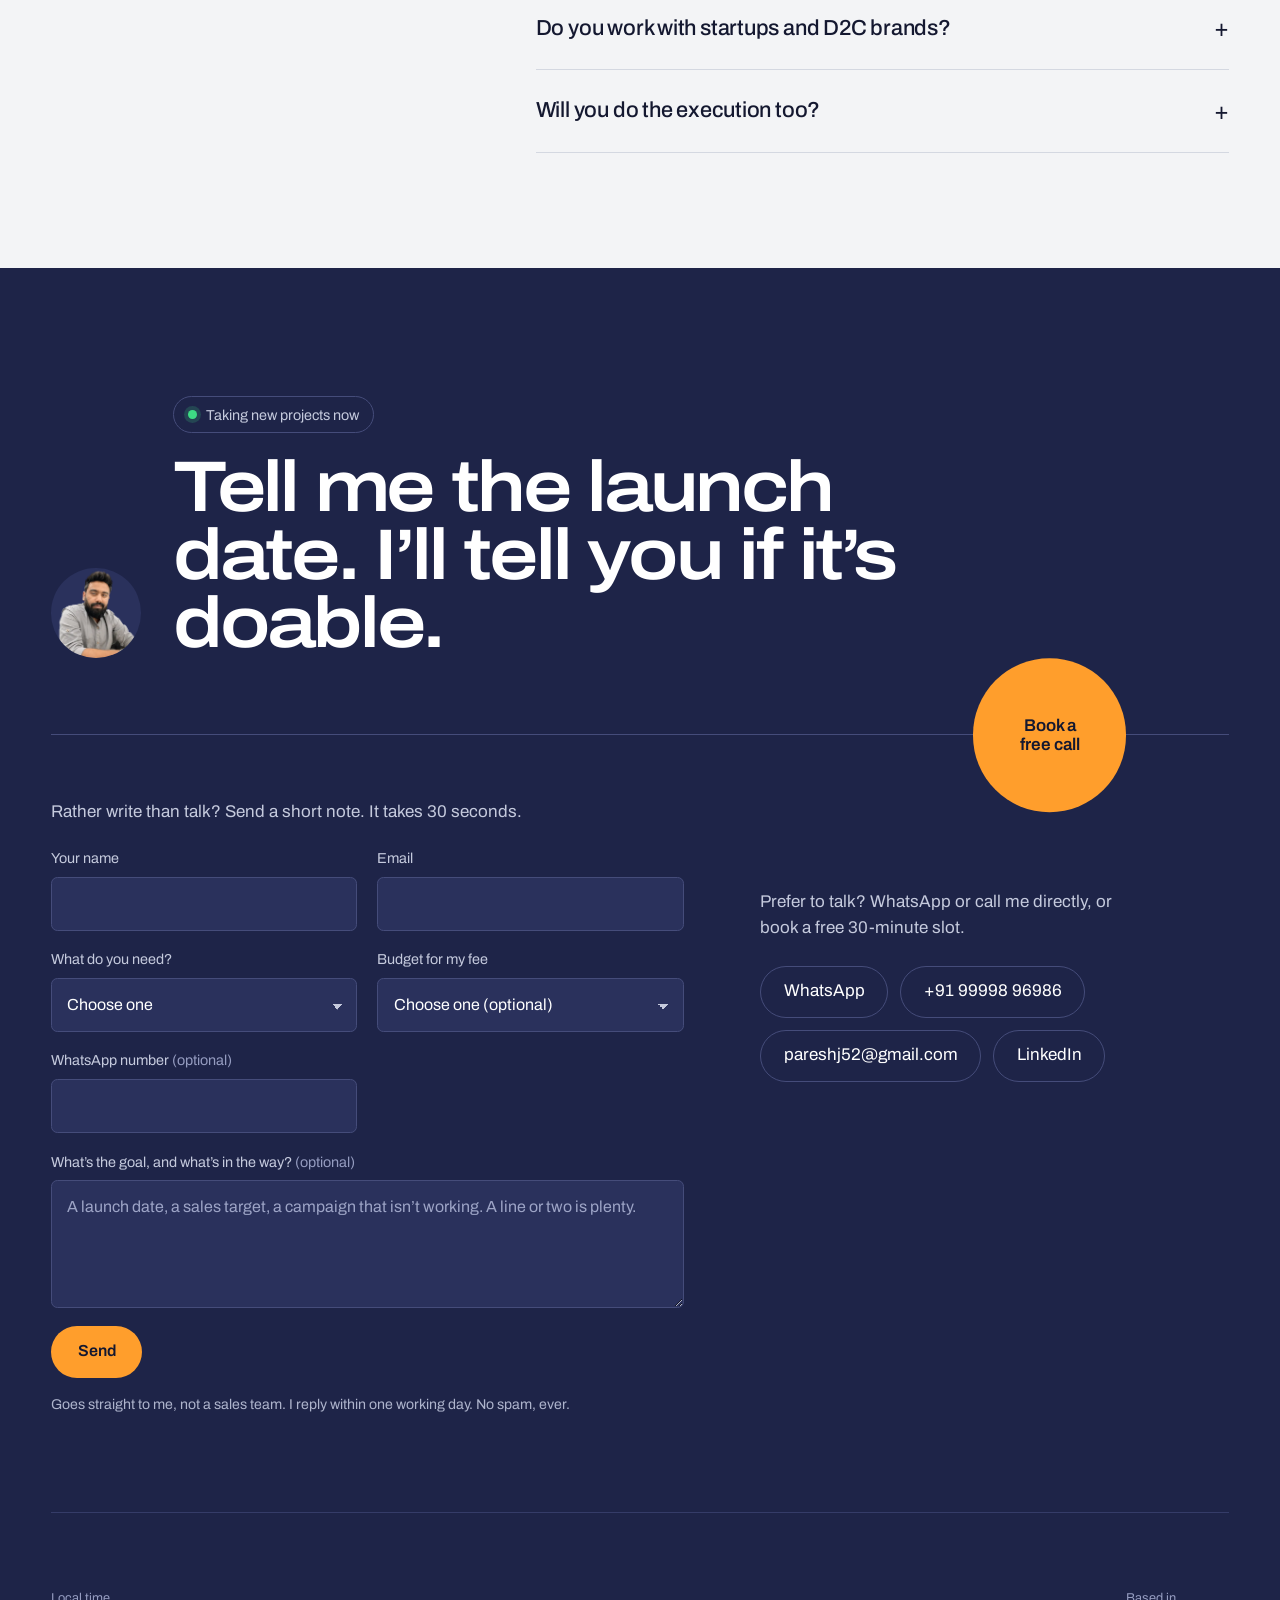
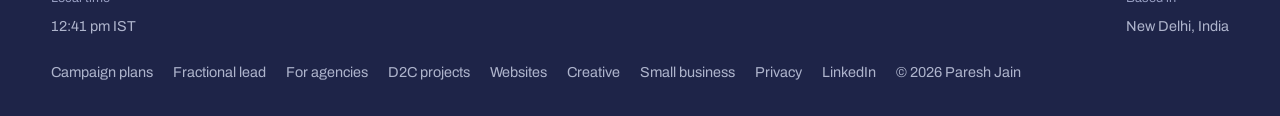
==== commit db33b23f: "Use real brand logos and campaign creatives from Paresh's portfolio; unhide CoinDCX case; 30+ brands" ====
--- a/index.html
+++ b/index.html
@@ -163,7 +163,6 @@
 .intro-side p{color:var(--muted);margin:0 0 2rem;max-width:30ch}
 .brands{margin-top:clamp(3.5rem,7vw,6rem);border-top:1px solid var(--line);padding-top:1.5rem;display:grid;grid-template-columns:12rem 1fr;gap:1.5rem;align-items:baseline}
 .brands p{margin:0}.brands-label{margin:0}
-.brand-list{list-style:none;margin:0;padding:0;display:flex;flex-wrap:wrap;gap:.35rem 1.6rem;font-size:clamp(1.15rem,1.8vw,1.6rem);font-weight:500;letter-spacing:-.01em;color:#3A4060}
 @media (max-width:900px){.intro-grid{grid-template-columns:1fr}.brands{grid-template-columns:1fr;gap:.75rem}}
 
 /* ---------- Work list ---------- */
@@ -232,16 +231,7 @@
 /* ---------- Services ---------- */
 .sec{padding:clamp(5rem,9vw,8rem) 0}
 .sec h2{font-size:clamp(2rem,4.2vw,3.75rem);line-height:1.02;letter-spacing:-.035em;font-weight:500;margin:0 0 clamp(2.5rem,5vw,4rem);max-width:18ch;text-wrap:balance}
-.svc{display:grid;grid-template-columns:repeat(3,minmax(0,1fr));border-top:1.5px solid var(--ink)}
-.svc article{padding:2rem 2rem 2.5rem 0;border-right:1px solid var(--line)}
-.svc article+article{padding-left:2rem}
-.svc article:last-child{border-right:0;padding-right:0}
-.svc h3{font-size:1.5rem;line-height:1.15;letter-spacing:-.02em;margin:0 0 .9rem;font-weight:600}
-.svc p{margin:0 0 1.25rem;color:var(--muted)}
-.svc ul{margin:0 0 1.25rem;padding-left:1.1rem;color:#2C3150}
-.svc li{margin-bottom:.3rem}
 .fit{border-top:1px dashed var(--line);padding-top:1rem;color:var(--ink)!important;font-size:.95rem}
-@media (max-width:900px){.svc{grid-template-columns:1fr}.svc article,.svc article+article{padding:1.75rem 0;border-right:0;border-bottom:1px solid var(--line)}}
 
 .process{background:var(--paper-2)}
 .steps{list-style:none;margin:0;padding:0;display:grid;grid-template-columns:repeat(3,minmax(0,1fr));gap:clamp(1.5rem,3vw,3rem);counter-reset:s}
@@ -314,10 +304,6 @@
 .tier{font-size:.8rem;letter-spacing:.08em;text-transform:uppercase;color:var(--muted)!important;margin:0 0 .6rem!important}
 .price{font-size:1.9rem;font-weight:600;letter-spacing:-.02em;color:var(--ink)!important;margin:0 0 1rem!important;line-height:1.1}
 .price small{font-size:.95rem;font-weight:400;color:var(--muted);letter-spacing:0}
-.svc article{display:flex;flex-direction:column}
-.svc article .btn{margin-top:auto;align-self:flex-start}
-.svc article.pick{position:relative}
-.svc article.pick::before{content:"Most popular";position:absolute;top:-.8rem;left:2rem;background:var(--saffron);color:var(--ink);font-size:.75rem;font-weight:600;padding:.25rem .6rem;border-radius:999px}
 .btn-ink{background:var(--ink);color:var(--white)}
 .btn-ink:hover{background:var(--indigo-2)}
 .freebie{margin-top:clamp(2.5rem,5vw,4rem);background:var(--indigo);color:var(--white);border-radius:1rem;padding:clamp(1.75rem,4vw,3rem);display:grid;grid-template-columns:1fr auto;gap:2rem;align-items:center}
@@ -326,7 +312,6 @@
 .freebie .tier{color:var(--saffron)!important}
 .form-lede{grid-column:1/-1;margin:0 0 .25rem;color:#C5CADD}
 .opt{color:#959CC0;font-weight:400}
-@media (max-width:900px){.svc article.pick::before{left:0}.freebie{grid-template-columns:1fr}.freebie .orb{--s:7.5rem}}
 
 /* Hero portrait: framed arch artwork (edges are finished in the image, so no CSS fade masks) */
 .hero-photo{aspect-ratio:700/823;z-index:0}
@@ -342,49 +327,15 @@
 .marquee-track span{font-size:clamp(4rem,10vw,10rem);color:transparent;-webkit-text-stroke:1.5px rgba(255,255,255,.55);font-variation-settings:"wdth" 118}
 /* #5 Brand strip: bigger, gridded, more confident */
 .brands{grid-template-columns:1fr;gap:1.25rem;border-top:0;padding-top:0}
-.brand-list{display:grid;grid-template-columns:repeat(6,minmax(0,1fr));gap:0;border-top:1px solid var(--line);border-left:1px solid var(--line)}
-.brand-list li{display:flex;align-items:center;justify-content:center;text-align:center;min-height:5.5rem;padding:.75rem;border-right:1px solid var(--line);border-bottom:1px solid var(--line);font-size:clamp(1.05rem,1.6vw,1.4rem);font-weight:600;font-variation-settings:"wdth" 112;color:var(--ink);transition:background-color .25s}
-.brand-list li:hover{background:var(--white)}
-.brand-list li.has-logo{flex-direction:column;gap:.35rem;padding-top:.5rem}
-.brand-list li.has-logo svg{width:auto;height:3.4rem;fill:currentColor;color:var(--ink);transition:color .25s}
-.brand-list li.has-logo span{font-size:.78rem;font-weight:500;color:var(--muted);font-variation-settings:"wdth" 100;letter-spacing:0}
-.brand-list li:hover svg{color:var(--indigo-2)}
-@media (max-width:900px){.brand-list li.has-logo svg{height:2.6rem}}
-@media (max-width:900px){.brand-list{grid-template-columns:repeat(3,minmax(0,1fr))}.brand-list li{min-height:4.25rem}}
 /* #2 Section rhythm: white work band, cards for prices */
 .work{background:var(--white)}
 .work .case-row{padding-left:0}
 #services{background:var(--paper)}
-.svc{border-top:0;gap:1.25rem}
-.svc article,.svc article+article,.svc article:last-child{background:var(--white);border:1px solid var(--line);border-radius:1rem;padding:2rem 1.75rem 2rem}
-.svc article.pick{border:2px solid var(--indigo);box-shadow:0 24px 48px -24px rgba(30,36,72,.35);transform:translateY(-.75rem)}
-.svc article.pick::before{left:1.75rem}
 .process{background:var(--white)}
 .steps li{background:var(--paper);border:0;border-radius:1rem;padding:1.75rem}
 .steps li::before{display:inline-grid;place-items:center;width:2.25rem;height:2.25rem;border-radius:50%;background:var(--saffron);color:var(--ink);font-weight:600;font-size:.85rem;margin-bottom:1.25rem}
-@media (max-width:900px){.svc{gap:1rem}.svc article,.svc article+article{padding:1.75rem 1.4rem;border-bottom:1px solid var(--line)}.svc article.pick{transform:none;margin-top:.75rem}}
-.svc-ctas{margin-top:auto;display:flex;flex-wrap:wrap;align-items:center;gap:.75rem 1.25rem}
-.svc article .svc-ctas .btn{margin-top:0}
 .more-link{font-weight:600;text-decoration:none;border-bottom:1.5px solid var(--saffron);padding-bottom:.1rem}
 .more-link:hover{color:var(--indigo-2)}
-.sme{margin-top:clamp(2.5rem,5vw,4rem)}
-.sme-head{display:flex;flex-wrap:wrap;justify-content:space-between;align-items:flex-end;gap:1rem;margin-bottom:1.5rem}
-.sme-links{display:flex;flex-wrap:wrap;gap:.5rem 1.5rem}
-.sme-head h3{margin:0;font-size:clamp(1.4rem,2.4vw,2rem);line-height:1.15;letter-spacing:-.02em;font-weight:600;max-width:26ch}
-.sme-grid{display:grid;grid-template-columns:repeat(4,minmax(0,1fr));gap:1rem}
-.sme-card{display:flex;flex-direction:column;gap:.3rem;text-decoration:none;background:var(--white);border:1px solid var(--line);border-radius:1rem;padding:1.35rem;transition:border-color .2s,transform .2s}
-.sme-card:hover{border-color:var(--indigo);transform:translateY(-2px)}
-.sme-card.pick{border:2px solid var(--indigo)}
-.sme-card span{font-size:.78rem;letter-spacing:.08em;text-transform:uppercase;color:var(--muted)}
-.sme-card b{font-size:1.15rem;letter-spacing:-.01em}
-.sme-card em{font-style:normal;font-size:1.5rem;font-weight:600;letter-spacing:-.02em}
-.sme-card em small{font-size:.85rem;font-weight:400;color:var(--muted)}
-.sme-card i{font-style:normal;color:var(--muted);font-size:.95rem}
-.sme-grid.three{grid-template-columns:repeat(3,minmax(0,1fr))}
-.sme-grid{grid-template-columns:repeat(5,minmax(0,1fr))}
-@media (max-width:1200px){.sme-grid{grid-template-columns:repeat(3,minmax(0,1fr))}}
-@media (max-width:1000px){.sme-grid,.sme-grid.three{grid-template-columns:repeat(2,minmax(0,1fr))}}
-@media (max-width:560px){.sme-grid,.sme-grid.three{grid-template-columns:1fr}}
 /* Persona tabs (Ways to work with me) */
 .plabel{font-size:.85rem;color:var(--muted);margin:0 0 .75rem}
 .ptabs{display:flex;flex-wrap:wrap;gap:.5rem;margin-bottom:2rem}
@@ -412,6 +363,28 @@
 .pnote{margin:.5rem 0 0;color:var(--muted);font-size:.9rem}
 @media (max-width:1000px){.pgrid{grid-template-columns:repeat(2,minmax(0,1fr))}}
 @media (max-width:640px){.pgrid{grid-template-columns:1fr}.ptabs{flex-wrap:nowrap;overflow-x:auto;margin:0 calc(var(--g)*-1) 1.75rem;padding:0 var(--g) .35rem;scrollbar-width:none}.ptabs::-webkit-scrollbar{display:none}.ptab{flex:0 0 auto}}
+/* Logo wall (logos from Paresh's portfolio) */
+.logo-wall{list-style:none;margin:0;padding:0;display:grid;grid-template-columns:repeat(auto-fill,minmax(8.75rem,1fr));gap:1px;background:var(--line);border:1px solid var(--line)}
+.logo-wall li{background:var(--white);display:flex;align-items:center;justify-content:center;height:5.25rem;padding:.9rem}
+.logo-wall img{max-width:82%;max-height:2.6rem;width:auto;height:auto;object-fit:contain;filter:grayscale(1) contrast(1.05);opacity:.8;transition:filter .25s,opacity .25s}
+.logo-wall li:hover img{filter:none;opacity:1}
+.logo-wall li.tall img{max-height:3.6rem}
+.gallery .fit img{object-fit:contain;background:var(--white)}
+.logo-wall.ag{grid-template-columns:repeat(auto-fill,minmax(10rem,1fr))}
+.logo-wall.ag img{max-height:2.2rem}
+.ag-label{margin-top:2rem!important}
+@media (max-width:640px){.logo-wall{grid-template-columns:repeat(3,minmax(0,1fr))}.logo-wall li{height:4.25rem;padding:.6rem}.logo-wall img{max-height:2rem}}
+.sub-h{font-size:clamp(1.5rem,2.6vw,2.2rem);letter-spacing:-.03em;font-weight:600;font-variation-settings:"wdth" 112;margin:clamp(3rem,6vw,4.5rem) 0 0}
+/* Creative gallery */
+.gallery{display:grid;grid-template-columns:repeat(6,minmax(0,1fr));gap:1rem;margin-top:1.5rem}
+.gallery figure{margin:0;background:var(--white);border:1px solid var(--line);border-radius:1rem;overflow:hidden;display:flex;flex-direction:column}
+.gallery img{width:100%;height:15rem;object-fit:cover;display:block;background:var(--paper-2)}
+.gallery figcaption{padding:.8rem 1rem 1rem;font-size:.92rem;color:var(--muted);line-height:1.4}
+.gallery figcaption b{display:block;color:var(--ink);font-size:1rem}
+.gallery .w2{grid-column:span 2}.gallery .w3{grid-column:span 3}.gallery .w4{grid-column:span 4}
+.gallery-note{font-size:.85rem;color:var(--muted);margin:1rem 0 0}
+@media (max-width:900px){.gallery{grid-template-columns:1fr 1fr}.gallery .w2,.gallery .w3,.gallery .w4{grid-column:span 1}.gallery .wide{grid-column:span 2}.gallery img{height:12rem}}
+@media (max-width:560px){.gallery{grid-template-columns:1fr}.gallery .wide{grid-column:span 1}}
 /* #7 Contact: availability badge */
 .contact-head{align-items:flex-end}
 .avail{display:inline-flex;align-items:center;gap:.55rem;margin:0 0 1.25rem;padding:.4rem .9rem;border:1px solid #454C7A;border-radius:999px;font-size:.9rem;color:#C5CADD}
@@ -500,9 +473,9 @@
       </div>
       <div class="brands">
         <p class="label brands-label">Brands I’ve worked on, through my agency roles</p>
-        <ul class="brand-list">
-          <li class="has-logo"><svg viewBox="0 0 24 24" aria-hidden="true" focusable="false"><path d="M12 8.236C5.872 8.236.905 9.93.905 12.002S5.872 15.767 12 15.767c6.127 0 11.094-1.693 11.094-3.765 0-2.073-4.967-3.766-11.094-3.766zm-5.698 6.24c-.656.005-1.233-.4-1.3-1.101a1.415 1.415 0 0 1 .294-1.02c.195-.254.525-.465.804-.517.09-.017.213-.006.264.054.079.093.056.194-.023.234-.213.109-.47.295-.597.55a.675.675 0 0 0 .034.696c.263.397.997.408 1.679-.225.169-.156.32-.304.473-.48.3-.344.4-.47.8-1.024.005-.006.006-.014.004-.018-.003-.007-.009-.01-.02-.01-.267.007-.5.087-.725.255-.065.048-.159.041-.2-.021-.046-.07-.013-.163.062-.215.363-.253.76-.298 1.166-.367 0 0 .028.002.051-.03.167-.213.292-.405.47-.621.178-.22.41-.42.586-.572.246-.212.404-.283.564-.37.043-.022-.005-.049-.018-.049-.896-.168-1.827-.386-2.717-.056-.616.23-.887.718-.757 1.045.093.231.397.27.683.13a1.55 1.55 0 0 0 .611-.544c.087-.134.27-.038.171.195-.26.611-.757 1.097-1.363 1.118-.516.016-.849-.363-.848-.831.002-.924 1.03-1.532 2.11-1.622 1.301-.108 2.533.239 3.825.395.989.12 1.938.123 2.932-.106.118-.025.2.05.193.168-.01.172-.143.337-.47.516-.373.204-.763.266-1.17.27-.984.008-1.901-.376-2.85-.582.002.041.012.091-.023.117-.525.388-1 .782-1.318 1.334-.011.013-.005.025.013.024.277-.015.525-.022.783-.042.045-.004.047-.015.043-.048a.64.64 0 0 1 .2-.558c.172-.153.387-.17.53-.06.16.126.147.353.058.523a.63.63 0 0 1-.382.31s-.03.006-.026.034c.006.043.2.151.217.18.017.027.008.07-.021.102a.123.123 0 0 1-.095.045c-.033 0-.053-.012-.096-.035a.92.92 0 0 1-.27-.217c-.024-.031-.037-.032-.099-.029-.279.017-.714.059-1.009.096-.071.008-.082.022-.096.047-.47.775-.972 1.61-1.523 2.17-.592.6-1.083.758-1.604.762zM19.05 10.71c-.091.158-1.849 2.834-1.96 3.11-.035.088-.04.155-.004.204.092.124.297.051.425-.038.381-.262.645-.58.937-.858.017-.013.046-.018.065 0 .043.04.106.091.15.137a.04.04 0 0 1 .002.057 5.873 5.873 0 0 1-.904.911c-.47.364-.939.457-1.172.224a.508.508 0 0 1-.14-.316c-.002-.057-.031-.06-.058-.034-.278.275-.76.579-1.198.362-.366-.18-.451-.618-.383-.986.001-.008-.006-.06-.051-.03a1.28 1.28 0 0 1-.3.162.853.853 0 0 1-.366.077.518.518 0 0 1-.451-.253.759.759 0 0 1-.095-.347c-.001-.011-.017-.032-.033-.005-.3.457-.579.899-.875 1.363-.016.022-.03.036-.06.037l-.587.001c-.036 0-.053-.028-.034-.063.104-.2.674-1.03 1.06-1.736.107-.194.085-.294.019-.337-.083-.054-.248.027-.387.133-.379.287-.697.735-.859.935-.095.117-.185.291-.433.56-.391.425-.91.669-1.408.5a.848.848 0 0 1-.546-.58c-.015-.052-.044-.066-.073-.032-.08.1-.245.249-.383.342-.015.011-.052.033-.084.017a.851.851 0 0 1-.152-.199.07.07 0 0 1 .016-.08c.197-.173.305-.271.391-.38.064-.08.113-.17.17-.315.12-.302.393-.866.938-1.158a1.81 1.81 0 0 1 .652-.219c.1-.01.183.002.213.08.011.033.039.105.056.158.011.032.003.057-.035.071-.32.122-.643.311-.865.61-.253.338-.321.746-.152.98.123.17.322.2.514.139.29-.092.538-.363.666-.663.138-.329.16-.717.058-1.059-.016-.059-.001-.104.037-.136.077-.063.184-.112.215-.128a.14.14 0 0 1 .182.045c.106.157.163.378.17.607.006.049.026.05.05.025.19-.202.366-.418.568-.58.185-.147.422-.267.643-.262.286.006.428.2.419.546-.001.044.03.04.051.011a1.19 1.19 0 0 1 .24-.264c.198-.163.4-.236.611-.222.26.02.468.257.425.527a.53.53 0 0 1-.281.406.362.362 0 0 1-.405-.044.336.336 0 0 1-.096-.322c.005-.025-.027-.048-.054-.02-.254.264-.273.606-.107.76.183.17.458.056.658-.075.366-.239.65-.563.979-.813.218-.166.467-.314.746-.351a.87.87 0 0 1 .454.052c.2.081.326.25.342.396.004.043.036.048.063.01.158-.246 1.005-1.517 1.075-1.65.02-.041.044-.047.089-.047h.606c.035 0 .051.02.036.047zm-2.32 2.204a.053.053 0 0 0-.003.04c.003.02.03.04.056.05.01.003.015.01.004.032-.075.16-.143.252-.237.391a1.472 1.472 0 0 1-.3.325c-.178.147-.424.307-.628.2-.09-.047-.13-.174-.127-.276.004-.288.132-.584.369-.875.288-.355.607-.539.816-.438.216.103.148.354.05.55zm-5.949-1.881a.398.398 0 0 1 .132-.345c.057-.05.133-.062.18-.022.052.045.027.157-.026.234a.43.43 0 0 1-.245.177c-.018.004-.034-.004-.041-.044zM12 7.5C5.34 7.5 0 9.497 0 12c0 2.488 5.383 4.5 12 4.5s12-2.02 12-4.5-5.383-4.5-12-4.5zm0 8.608C5.649 16.108.5 14.27.5 12.002.5 9.733 5.65 7.895 12 7.895s11.498 1.838 11.498 4.107c0 2.268-5.148 4.106-11.498 4.106z"/></svg><span>Ford</span></li><li>Amazon</li><li class="has-logo"><svg viewBox="0 0 24 24" aria-hidden="true" focusable="false"><path d="M17.397 13.003c.244-1.308 1.795-1.974 2.936-1.91.436.025.82.154 1.039.41.09-.09.18-.192.269-.282.051-.051.205-.038.346-.013.154.026.32.09.423.09.103 0 .36-.077.603-.115.243-.039.461-.026.423.064l-.218.538-.705 1.73c-.141.347.41.257 1.166-.55.129.09.193.102.321.423-.654.564-1.27.961-2.128 1.256-.77.27-1.346-.115-1.526-.756-1.102 1.025-2.628 1.013-3.064-.141-.718.359-1.564.73-1.923.833-.282.077-.526.141-.77.141-.384 0-.794-.346-.666-.872-.628.282-1.128.462-1.846.705-.77.27-1.218-.025-1.398-.666-1.102 1.025-2.628 1.013-3.064-.141-.436.205-1.025.513-1.577.73-.884.398-1.923.321-2.692-.487l.257-.397c.359.384.807.372 1.153.051.372-.333.603-.974.436-1.513-.077-.23-.333-.41-.833-.384l.154-.41c.5-.013.897-.09 1.115-.398.308-.449.308-1.128-.346-1.115a1.34 1.34 0 0 0-.41.077c-.116.333-.308.73-.475 1.14-.371.95-.782 2-1.256 2.68-.564.808-1.18.962-1.667.936-.512-.039-.91-.192-1.474-.692 0-.218.013-.308.064-.577.218.269.898.564 1.115.243.488-.718 1.026-2.102 1.436-3-.359.116-.705.346-1.18.68 0-.051-.153-.18-.153-.334.77-.884 2.115-1.423 3.026-1.615 1.397-.295 2.884.128 3.115 1.013.154.59-.538 1.14-1.192 1.218.372.218.769.602.872 1.077.05.23.038.487-.039.73.218-.102.487-.23.654-.307.27-1.885 3.192-2.487 3.987-1.59l.27-.282c.05-.051.204-.038.346-.013.153.026.32.09.423.09.102 0 .359-.077.602-.115.244-.039.462-.026.423.064l-.91 2.269c-.205.513 1.308-.398 1.397-.449l.654-1.384-.666.012.115-.564h.744c.128-.166.153-.359.32-.474.218-.167.718-.077.949-.23.205-.129.359-.321.538-.629.154-.256.744-.192.628.051l-.512 1.295h.653c.308.013.039.539-.307.539l-.539.012-.628 1.629c-.205.5.59.025 1.192-.32zm-6.012-1.115c-.077-.244-.282-.308-.475-.295-.436.051-.859.538-1.077.872-.346.538-.269 1.346.295 1.192.577-.154 1.36-1.41 1.257-1.77zm9.666 0c-.077-.244-.282-.308-.474-.295-.436.051-.86.538-1.077.872-.346.538-.27 1.346.295 1.192.577-.154 1.359-1.41 1.256-1.77Z"/></svg><span>Bata</span></li><li class="has-logo"><svg viewBox="0 0 24 24" aria-hidden="true" focusable="false"><path d="M23.902 6.87c-.33-3.218-2.47-3.895-4.354-4.204-.946-.16-2.63-.3-3.716-.34-.946-.06-3.168-.09-3.835-.09-.657 0-2.89.03-3.835.09-1.076.04-2.77.18-3.716.34C2.563 2.985.42 3.66.092 6.87c-.08.877-.1 2.023-.09 3.248.03 2.031.2 3.406.3 4.363.07.657.338 2.62.687 3.636.478 1.395.916 1.803 1.424 2.222.937.757 2.471.996 2.79 1.056 1.733.31 5.24.368 6.784.368 1.544 0 5.05-.05 6.784-.368.329-.06 1.863-.29 2.79-1.056.508-.419.946-.827 1.424-2.222.35-1.016.628-2.979.698-3.636.1-.957.279-2.332.299-4.363.04-1.225.01-2.371-.08-3.248m-1.176 5.4c-.19 2.57-.418 4.104-.747 5.22-.29.976-.637 1.623-1.165 2.092-.867.787-2.063.956-2.76 1.056-1.514.23-4.055.3-6.057.3-2.002 0-4.543-.08-6.057-.3-.697-.1-1.893-.269-2.76-1.056-.518-.469-.876-1.126-1.155-2.093-.329-1.105-.558-2.65-.747-5.22-.11-1.543-.09-4.054.08-5.4.258-2.011 1.255-3.018 3.387-3.396.996-.18 2.34-.31 3.606-.37 1.016-.07 2.7-.1 3.636-.09.936-.01 2.62.03 3.636.09 1.275.06 2.61.19 3.606.37 2.142.378 3.139 1.395 3.388 3.397.199 1.345.229 3.856.11 5.4m-5.202-8.39c-.548 2.462-.767 3.588-1.216 5.37-.428 1.715-.767 3.298-1.335 4.065-.587.777-1.365.947-1.893 1.006-.279.03-.478.04-1.066.05-.596 0-.796-.02-1.075-.05-.528-.06-1.315-.229-1.892-1.006-.578-.767-.907-2.35-1.335-4.064-.47-1.773-.678-2.91-1.236-5.37 0 0-.548.02-.797.04-.329.02-.588.05-.867.09.343 5.372.692 11.079 1.126 16.13a21.983 21.983 0 002.39.169c.33-1.266.748-3.02 1.207-3.767.378-.608.966-.677 1.295-.717.518-.07.956-.08 1.165-.08.2-.01.637 0 1.165.08.33.05.917.11 1.295.717.47.747.877 2.5 1.206 3.766 0 0 .358-.01 1.165-.05.41-.018.82-.058 1.226-.12.458-5.39.785-10.728 1.126-16.128-.28-.04-.538-.07-.867-.09-.23-.02-.787-.04-.787-.04z"/></svg><span>Honda</span></li><li class="has-logo"><svg viewBox="0 0 24 24" aria-hidden="true" focusable="false"><path d="M23.835 8.428c-.015-.184-.034-.368-.053-.552-.016-.138-.034-.274-.052-.411a.592.592 0 0 0-.104-.243c-.087-.11-.175-.217-.266-.323l-.365-.429a42.198 42.198 0 0 0-2.509-2.638A42.774 42.774 0 0 0 17.3 1.064c-.11-.088-.222-.174-.336-.257a.664.664 0 0 0-.252-.1 21.852 21.852 0 0 0-1-.102 45.346 45.346 0 0 0-3.71-.158 45.291 45.291 0 0 0-4.286.211c-.142.015-.284.03-.426.048a.664.664 0 0 0-.253.1c-.113.085-.225.17-.337.258a42.775 42.775 0 0 0-3.185 2.768A42.467 42.467 0 0 0 .641 6.898c-.09.107-.18.215-.267.324a.609.609 0 0 0-.105.243c-.019.137-.035.273-.05.41-.02.185-.038.37-.056.553A41.387 41.387 0 0 0 0 12.001a41.35 41.35 0 0 0 .163 3.574l.057.552c.014.138.03.274.05.41.015.087.052.17.104.244a24.04 24.04 0 0 0 .633.753 42.577 42.577 0 0 0 2.507 2.636A42.394 42.394 0 0 0 6.7 22.938c.112.087.224.172.337.255a.663.663 0 0 0 .253.102l.426.048c.19.018.383.037.574.053 1.234.103 2.473.157 3.712.157 1.237 0 2.476-.054 3.71-.157.193-.016.384-.035.573-.053.144-.015.287-.031.427-.048a.66.66 0 0 0 .252-.102c.115-.083.227-.168.336-.255a42.392 42.392 0 0 0 3.187-2.767 42.424 42.424 0 0 0 2.509-2.637l.365-.43c.09-.106.18-.215.266-.323a.596.596 0 0 0 .104-.243c.018-.137.036-.273.052-.411A39.963 39.963 0 0 0 24 12c0-1.191-.058-2.384-.165-3.573m-1.805 6.601c-.013.156-.029.313-.044.469l-.044.348a.499.499 0 0 1-.089.205c-.073.092-.148.185-.225.276l-.31.363a35.829 35.829 0 0 1-2.126 2.234c-.86.827-1.762 1.61-2.7 2.346a7.787 7.787 0 0 1-.285.216.551.551 0 0 1-.214.087l-.362.04a38.171 38.171 0 0 1-3.63.178c-1.05 0-2.1-.045-3.146-.132l-.486-.045-.362-.041a.547.547 0 0 1-.214-.087 9.555 9.555 0 0 1-.285-.216c-.127-.099-.251-.2-.376-.3a35.855 35.855 0 0 1-2.324-2.046 36.03 36.03 0 0 1-2.125-2.234c-.182-.21-.361-.423-.536-.639a.515.515 0 0 1-.089-.205 33.972 33.972 0 0 1-.09-.817 34.723 34.723 0 0 1-.138-3.028c.003-1.01.047-2.02.138-3.029.015-.155.03-.311.048-.467.012-.118.026-.232.042-.348a.506.506 0 0 1 .089-.206 21.379 21.379 0 0 1 .536-.638 36.255 36.255 0 0 1 2.125-2.236 36.3 36.3 0 0 1 2.7-2.346c.094-.073.189-.146.285-.218a.553.553 0 0 1 .214-.084c.282-.035.565-.063.848-.086a38.642 38.642 0 0 1 3.146-.135 38.792 38.792 0 0 1 3.63.18c.122.012.243.026.362.04a.56.56 0 0 1 .214.085 26.752 26.752 0 0 1 .662.517 36.24 36.24 0 0 1 2.323 2.047c.74.715 1.45 1.46 2.126 2.236l.31.364c.077.09.152.181.225.274a.5.5 0 0 1 .089.205l.044.349c.015.155.031.312.044.467.091 1.009.14 2.019.14 3.029 0 1.01-.048 2.021-.14 3.028m-1.225-3c-.098-.01-.981-.012-1.456-.017-.622-.005-1.042 0-1.246-.001-.06 0-.068-.003-.135 0-.003.047-.003.071-.005.13-.002.043-.01.19-.018.384-.012.326-.026.787-.018 1.116l.001.114c.036.002.616.002 1.007.005.053 0 .057.001.11.003-.001.027 0 .052.001.097 0 .048-.055.74-.088.94-.1.149-.163.23-.367.456-.217.24-.256.3-.934.984-.704.712-2.035 1.867-2.513 2.263a9.84 9.84 0 0 0-.303.257s.007-.243-.002-.361c.018-4.565.013-7.807-.004-12.84.008-.114-.005-.209 0-.347.15.117.156.123.259.208.7.594 1.438 1.203 2.024 1.79.81.815 1.156 1.174 1.74 1.863.058.073.069.088.108.15.01.064.01.076.021.157.023.193.062.588.068.696.002.062.009.091.007.151.06.006.1 0 .16.004.352.006.77.008 1.167.006.133-.001.265-.003.39-.006.068 0 .072.002.128 0a1.427 1.427 0 0 0 0-.17 12.32 12.32 0 0 0-.097-1.292 2.536 2.536 0 0 0-.032-.267c-.05-.068-.081-.1-.128-.155A28.182 28.182 0 0 0 18.5 6.02c-1.795-1.721-2.75-2.375-2.75-2.375s-.077-.057-.134-.095c-.075-.014-.058-.01-.13-.02a31.483 31.483 0 0 0-2.608-.168c-.124-.004-.16-.007-.293-.001.006.15.002.153-.002.267.014 6.216-.02 10.641-.009 16.813v.188s.088.008.203.004c.734 0 2.167-.08 2.534-.14.142-.022.219-.027.319-.056.075-.043.115-.074.176-.126a36.5 36.5 0 0 0 2.616-2.267c.983-.941 1.876-1.96 2.09-2.2.09-.099.15-.176.256-.315.045-.166.034-.215.054-.347.093-1.076.167-1.752.167-2.977-.004-.064-.002-.095-.007-.169-.089-.005-.128-.004-.177-.008m-9.539-8.672c-.152.006-.43-.003-.942.026-.537.031-.85.064-.977.075-.073.007-.117.007-.17.013-.022.048-.019.042-.042.103-.779 1.95-1.788 4.655-2.627 6.666-.042.085-.128.3-.128.3s-.039-.064-.139-.267A85.298 85.298 0 0 0 4.67 7.276c-.046-.077-.128-.246-.128-.246s-.123.132-.204.204c-.173.155-.805.878-.93 1.046-.064.083-.085.107-.157.21-.03.117-.036.187-.058.316-.045.257-.153 1.364-.18 2.852.004 1.21.076 2.292.186 3.498l.031.322s.137.186.166.219c.605.71 1.046 1.217 1.463 1.643l.358.365s-.018-.257-.025-.39l-.024-.413c-.082-1.297-.244-3.484-.29-4.621-.008-.144.018-.824.018-.824l1.742 3.508s.13-.315.188-.447c.7-1.754 1.366-3.327 2.05-5.081.047-.11.294-.77.294-.77s.007.712 0 .866c-.034 4.924-.019 7.741-.012 10.444l.001.249c0 .138-.003.156-.003.247.181.03.163.03.261.042.317.04.313.051.686.075.385.024.806.035 1.142.043.086-.004.133-.004.175-.006.003-.08.003-.118.003-.193-.029-6.302.044-16.917.044-16.917s.003-.057 0-.162a2.544 2.544 0 0 0-.2.001"/></svg><span>MG Motor</span></li><li class="has-logo"><svg viewBox="0 0 24 24" aria-hidden="true" focusable="false"><path d="M9.774 11.568c.193-1.322.168-2.013-1.768-1.906-2.223.124-4.476.265-7.849 1.027A5.63 5.63 0 0 0 0 12c0 1.52.618 2.99 1.787 4.254 1.06 1.144 2.556 2.095 4.326 2.752a15.48 15.48 0 0 0 2.014.588c.13-.527.959-3.907 1.616-7.823l.03-.202m14.07-.88c-3.372-.762-5.624-.902-7.846-1.026-1.937-.107-1.962.584-1.768 1.906l.046.298c.65 3.848 1.458 7.16 1.598 7.72C20.595 18.508 24 15.516 24 12c0-.443-.054-.88-.157-1.311m-.491-1.324a7.163 7.163 0 0 0-1.14-1.618c-1.06-1.144-2.555-2.095-4.325-2.752-1.784-.662-3.82-1.011-5.887-1.011-2.068 0-4.103.35-5.887 1.01-1.77.658-3.266 1.61-4.326 2.753A7.17 7.17 0 0 0 .648 9.366c2.304-.557 6.245-1.293 9.904-1.37.353-.008.596.105.756.307.196.248.18 1.128.175 1.522l-.104 10.18a18.507 18.507 0 0 0 1.244 0l-.104-10.18c-.005-.394-.02-1.274.175-1.522.16-.202.403-.315.756-.308 3.658.078 7.597.813 9.902 1.37z"/></svg><span>Tata Consumer</span></li><li class="has-logo"><svg viewBox="0 0 24 24" aria-hidden="true" focusable="false"><path d="M19.604 14.101c-1.159 0-1.262-.95-1.262-1.24 0-.29.103-1.242 1.262-1.242h2.062c1.16 0 1.263.951 1.263 1.242 0 .29-.104 1.24-1.263 1.24m-2.062-3.527c-2.142 0-2.333 1.752-2.333 2.287 0 .535.19 2.286 2.333 2.286h2.062c2.143 0 2.334-1.751 2.334-2.286 0-.535-.19-2.287-2.334-2.287m-5.477.107c-.286 0-.345.05-.456.213-.11.164-2.022 3.082-2.022 3.082-.06.09-.126.126-.206.126-.08 0-.145-.036-.206-.126 0 0-1.912-2.918-2.022-3.082-.11-.164-.17-.213-.456-.213h-.668c-.154 0-.224.12-.127.267l2.283 3.467c.354.521.614.732 1.196.732s.842-.21 1.196-.732l2.284-3.467c.096-.146.026-.267-.128-.267m-8.876.284c0-.203.08-.284.283-.284h.505c.203 0 .283.08.283.283v3.9c0 .202-.08.283-.283.283h-.505c-.203 0-.283-.08-.283-.283zm-1.769-.285c-.287 0-.346.05-.456.213-.11.164-2.022 3.082-2.022 3.082-.061.09-.126.126-.206.126-.08 0-.145-.036-.206-.126 0 0-1.912-2.918-2.023-3.082-.11-.164-.169-.213-.455-.213H.175c-.171 0-.224.12-.127.267l2.283 3.467c.355.521.615.732 1.197.732.582 0 .842-.21 1.196-.732l2.283-3.467c.097-.146.044-.267-.127-.267m1.055-.893c-.165-.164-.165-.295 0-.46l.351-.351c.165-.165.296-.165.46 0l.352.351c.165.165.165.296 0 .46l-.352.352c-.164.165-.295.165-.46 0z"/></svg><span>Vivo</span></li><li>Jim Beam</li><li>M3M</li><li>Nippon Paint</li><li class="has-logo"><svg viewBox="0 0 24 24" aria-hidden="true" focusable="false"><path d="M0 7.97v4.958c0 1.867 1.302 3.101 3 3.101.826 0 1.562-.316 2.094-.87v.736H6.27V7.97H5.082v4.888c0 1.257-.85 2.106-1.947 2.106-1.11 0-1.946-.827-1.946-2.106V7.971H0zm7.44 0v7.925h1.13v-.725c.521.532 1.257.86 2.06.86a3.006 3.006 0 0 0 3.034-3.01 3.01 3.01 0 0 0-3.033-3.024 2.86 2.86 0 0 0-2.049.861V7.971H7.439zm9.869 2.038c-1.687 0-2.965 1.37-2.965 3 0 1.72 1.334 3.01 3.066 3.01 1.053 0 1.913-.463 2.49-1.233l-.826-.611c-.43.577-.996.847-1.664.847-.973 0-1.753-.7-1.912-1.64h4.697v-.373c0-1.72-1.222-3-2.886-3zm6.295.068c-.634 0-1.098.294-1.381.758v-.713h-1.131v5.774h1.142V12.61c0-.894.544-1.47 1.291-1.47H24v-1.065h-.396zm-6.319.928c.85 0 1.564.588 1.756 1.47H15.52c.203-.882.916-1.47 1.765-1.47zm-6.732.012c1.086 0 1.98.883 1.98 2.004a1.993 1.993 0 0 1-1.98 2.001A1.989 1.989 0 0 1 8.56 13.02a1.99 1.99 0 0 1 1.992-2.004z"/></svg><span>Uber</span></li><li>Pernod Ricard</li>
-        </ul>
+        <ul class="logo-wall"><li><img src="assets/logos/amazon.webp" alt="Amazon" width="330" height="97" loading="lazy" decoding="async"></li><li><img src="assets/logos/ford.webp" alt="Ford" width="328" height="120" loading="lazy" decoding="async"></li><li><img src="assets/logos/honda.webp" alt="Honda" width="167" height="106" loading="lazy" decoding="async"></li><li class="tall"><img src="assets/logos/mg.webp" alt="MG Motor" width="134" height="133" loading="lazy" decoding="async"></li><li><img src="assets/logos/bata.webp" alt="Bata" width="268" height="62" loading="lazy" decoding="async"></li><li><img src="assets/logos/vivo.webp" alt="vivo" width="304" height="78" loading="lazy" decoding="async"></li><li><img src="assets/logos/uber.webp" alt="Uber" width="172" height="61" loading="lazy" decoding="async"></li><li class="tall"><img src="assets/logos/tata-consumer.webp" alt="Tata Consumer Products" width="131" height="140" loading="lazy" decoding="async"></li><li><img src="assets/logos/himalayan.webp" alt="Himalayan" width="384" height="92" loading="lazy" decoding="async"></li><li class="tall"><img src="assets/logos/jim-beam.webp" alt="Jim Beam" width="170" height="140" loading="lazy" decoding="async"></li><li class="tall"><img src="assets/logos/royal-stag.webp" alt="Royal Stag" width="65" height="140" loading="lazy" decoding="async"></li><li><img src="assets/logos/nippon-paint.webp" alt="Nippon Paint" width="311" height="92" loading="lazy" decoding="async"></li><li><img src="assets/logos/m3m.webp" alt="M3M" width="227" height="101" loading="lazy" decoding="async"></li><li><img src="assets/logos/paytm-money.webp" alt="Paytm Money" width="260" height="99" loading="lazy" decoding="async"></li><li><img src="assets/logos/honor.webp" alt="HONOR" width="314" height="62" loading="lazy" decoding="async"></li><li><img src="assets/logos/htc.webp" alt="HTC" width="221" height="75" loading="lazy" decoding="async"></li><li><img src="assets/logos/oyo.webp" alt="OYO" width="211" height="74" loading="lazy" decoding="async"></li><li class="tall"><img src="assets/logos/tata-gluco.webp" alt="Tata Gluco+" width="161" height="140" loading="lazy" decoding="async"></li><li><img src="assets/logos/tasva.webp" alt="Tasva" width="326" height="63" loading="lazy" decoding="async"></li><li><img src="assets/logos/inorbit.webp" alt="Inorbit" width="295" height="111" loading="lazy" decoding="async"></li><li><img src="assets/logos/trump-towers.webp" alt="Trump Towers Delhi NCR" width="226" height="139" loading="lazy" decoding="async"></li><li><img src="assets/logos/moglix.webp" alt="Moglix" width="259" height="127" loading="lazy" decoding="async"></li><li><img src="assets/logos/aavas.webp" alt="Aavas Financiers" width="294" height="99" loading="lazy" decoding="async"></li><li><img src="assets/logos/lithium.webp" alt="Lithium" width="251" height="58" loading="lazy" decoding="async"></li><li><img src="assets/logos/jd-institute.webp" alt="JD Institute of Fashion Technology" width="420" height="131" loading="lazy" decoding="async"></li><li><img src="assets/logos/silverglades.webp" alt="Silverglades" width="311" height="99" loading="lazy" decoding="async"></li><li><img src="assets/logos/fat-lulus.webp" alt="Fat Lulu’s" width="280" height="91" loading="lazy" decoding="async"></li></ul>
+        <p class="label brands-label ag-label">Agencies I’ve worked in</p>
+        <ul class="logo-wall ag"><li><img src="assets/logos/ag-wpp-vml.webp" alt="WPP / VML" width="257" height="140" loading="lazy" decoding="async"></li><li><img src="assets/logos/ag-fcb-kinnect.webp" alt="FCB Kinnect" width="420" height="53" loading="lazy" decoding="async"></li><li><img src="assets/logos/ag-schbang.webp" alt="Schbang" width="192" height="140" loading="lazy" decoding="async"></li><li><img src="assets/logos/ag-cheil.webp" alt="Cheil" width="225" height="140" loading="lazy" decoding="async"></li><li><img src="assets/logos/ag-alchemist.webp" alt="Alchemist" width="382" height="140" loading="lazy" decoding="async"></li></ul>
       </div>
     </div>
   </section>
@@ -544,8 +517,9 @@
             <span class="case-result">Most Admired Marketing Campaign of the Year</span>
             <span class="case-plus" aria-hidden="true"></span>
           </button>
-          <div class="pv"><div class="card sun"><b>Award</b><i>Most Admired Marketing Campaign, Images Fashion Awards</i></div></div>
+          <div class="pv"><img src="assets/work/bata-social.webp" alt="" width="588" height="1125" loading="lazy" decoding="async"></div>
           <div class="case-body" id="c-bata" hidden>
+            <div class="case-thumb"><img src="assets/work/bata-social.webp" alt="Bata India Instagram feed during the #RampWalkChallenge" width="588" height="1125" loading="lazy" decoding="async"></div>
             <div class="case-grid">
               <div><h3>The brief</h3><p>Make Bata feel stylish to 20–30 year olds for the festive season, without a celebrity.</p></div>
               <div><h3>The launch</h3><ul><li>Influencers instead of celebrities as the faces of the campaign</li><li>A #RampWalkChallenge on social</li><li>A flash ramp walk on Mumbai’s Bandstand</li><li>Rolled out across a network of 2,000+ stores</li></ul></div>
@@ -564,8 +538,9 @@
             <span class="case-result">₹12 Cr in earned media</span>
             <span class="case-plus" aria-hidden="true"></span>
           </button>
-          <div class="pv"><div class="card"><b>₹12 Cr</b><i>earned media from a cause partnership</i></div></div>
+          <div class="pv"><img src="assets/work/himalayan-results.webp" alt="" width="1400" height="787" loading="lazy" decoding="async"></div>
           <div class="case-body" id="c-him" hidden>
+            <div class="case-thumb"><img src="assets/work/himalayan-results.webp" alt="Himalayan Khardung La Challenge results: 5.5M+ impressions, ₹12 Cr earned media" width="1400" height="787" loading="lazy" decoding="async"></div>
             <div class="case-grid">
               <div><h3>The brief</h3><p>Give a premium mineral water brand a reason to be talked about that went back to its source.</p></div>
               <div><h3>What I did</h3><ul><li>Led the digital campaign at Schbang</li><li>Himalayan partnered with the Khardungla Challenge, the world’s highest ultramarathon</li><li>Race day was celebrated as “Himalayan Day”, funding a water reservoir for Ladakh’s farming community</li></ul></div>
@@ -601,8 +576,9 @@
             <span class="case-result">Nationwide contest, 1,500 winners</span>
             <span class="case-plus" aria-hidden="true"></span>
           </button>
-          <div class="pv"><div class="card sun"><b>1,500</b><i>winners across India, 500 of them at MotoGP Bharat</i></div></div>
+          <div class="pv"><img src="assets/work/honda-social.webp" alt="" width="588" height="1125" loading="lazy" decoding="async"></div>
           <div class="case-body" id="c-honda" hidden>
+            <div class="case-thumb"><img src="assets/work/honda-social.webp" alt="Honda 2Wheelers India Instagram feed" width="588" height="1125" loading="lazy" decoding="async"></div>
             <div class="case-grid">
               <div><h3>The brief</h3><p>Turn India’s first MotoGP race into a moment for Honda’s riders, not just its racing fans.</p></div>
               <div><h3>The launch</h3><ul><li>A nationwide digital contest across Honda Racing India, BigWing and Honda 2Wheelers social channels</li><li>Customers shared their own Honda stories</li></ul></div>
@@ -639,8 +615,9 @@
             <span class="case-result">Realty+ award winner</span>
             <span class="case-plus" aria-hidden="true"></span>
           </button>
-          <div class="pv"><div class="card sun"><b>Award</b><i>Realty+</i></div></div>
+          <div class="pv"><img src="assets/work/film-m3m.webp" alt="" width="1254" height="713" loading="lazy" decoding="async"></div>
           <div class="case-body" id="c-m3m" hidden>
+            <div class="case-thumb"><img src="assets/work/film-m3m.webp" alt="Stills from the M3M “No Means No” film" width="1254" height="713" loading="lazy" decoding="async"></div>
             <div class="case-grid">
               <div><h3>The brief</h3><p>Give a real estate brand a voice on a social issue that mattered to its audience.</p></div>
               <div><h3>What I did</h3><ul><li>Led the digital strategy and campaign stewardship at Alchemist</li></ul></div>
@@ -649,26 +626,33 @@
           </div>
         </div>
 
-        <!-- CoinDCX: hidden until the dates are confirmed. Remove the "hidden" attribute below to show it. -->
-        <div class="case" hidden>
+        <!-- CoinDCX (dates and agency from Paresh's portfolio and resume: Alchemist, May–Jul 2021) -->
+        <div class="case">
           <button type="button" class="case-row" aria-expanded="false" aria-controls="c-coin" data-case="coindcx">
             <span class="case-brand">CoinDCX</span>
-            <span class="case-what">#BitcoinLiyaKya<small>Schbang</small></span>
+            <span class="case-what">#BitcoinLiyaKya<small>Alchemist, May–Jul 2021</small></span>
             <span class="case-result">3M+ app downloads</span>
             <span class="case-plus" aria-hidden="true"></span>
           </button>
-          <div class="pv"><div class="card"><b>3M+</b><i>app downloads</i></div></div>
+          <div class="pv"><img src="assets/work/coindcx-downloads.webp" alt="" width="1400" height="548" loading="lazy" decoding="async"></div>
           <div class="case-body" id="c-coin" hidden>
+            <div class="case-thumb"><img src="assets/work/coindcx-downloads.webp" alt="CoinDCX Go app download milestones during #BitcoinLiyaKya" width="1400" height="548" loading="lazy" decoding="async"></div>
             <div class="case-grid">
               <div><h3>The brief</h3><p>Get first-time investors to try Bitcoin.</p></div>
               <div><h3>What I did</h3><ul><li>Influencer programme with 100+ creators</li></ul></div>
-              <div><h3>The result</h3><span class="big">3M+</span><p>app downloads, 9.9M reach and 11.6M impressions. Mommy Award winner.</p></div>
+              <div><h3>The result</h3><span class="big">3M+</span><p>app downloads, 9.9M reach and 11.6M impressions across channels. Mommy Award winner.</p></div>
             </div>
           </div>
         </div>
 
       </div>
-      <button type="button" class="btn btn-ink more-work" id="more-work" aria-controls="cases">See all 7 projects</button>
+      <button type="button" class="btn btn-ink more-work" id="more-work" aria-controls="cases">See all 8 projects</button>
+
+<div class="creative-wall" id="creative">
+        <h3 class="sub-h">Creative from campaigns I’ve led</h3>
+        <div class="gallery"><figure class="w2"><img src="assets/work/amazon-activation.webp" alt="Amazon Prime Day ’23: Offline activation at Worldmark, Gurugram" width="971" height="642" loading="lazy" decoding="async"><figcaption><b>Amazon Prime Day ’23</b>Offline activation at Worldmark, Gurugram</figcaption></figure><figure class="w2"><img src="assets/work/film-amazon.webp" alt="Amazon Prime Day ’23: Influencer live stream and film" width="1258" height="704" loading="lazy" decoding="async"><figcaption><b>Amazon Prime Day ’23</b>Influencer live stream and film</figcaption></figure><figure class="w2 fit"><img src="assets/work/awards.webp" alt="Awards: Mommy (CoinDCX) and Realty+ (M3M)" width="1400" height="697" loading="lazy" decoding="async"><figcaption><b>Awards</b>Mommy (CoinDCX) and Realty+ (M3M)</figcaption></figure><figure class="w3"><img src="assets/work/coindcx-campaign.webp" alt="CoinDCX #BitcoinLiyaKya: Films, memes, topicals and performance creative" width="1400" height="787" loading="lazy" decoding="async"><figcaption><b>CoinDCX #BitcoinLiyaKya</b>Films, memes, topicals and performance creative</figcaption></figure><figure class="w3"><img src="assets/work/coindcx-cricket.webp" alt="CoinDCX × India vs Sri Lanka T20: Title sponsorship and cricket-crypto content" width="1400" height="479" loading="lazy" decoding="async"><figcaption><b>CoinDCX × India vs Sri Lanka T20</b>Title sponsorship and cricket-crypto content</figcaption></figure><figure class="w4 fit"><img src="assets/work/social-branding.webp" alt="Social media branding: Bata, Godrej, Honda, Tasva and Jim Beam feeds" width="1400" height="560" loading="lazy" decoding="async"><figcaption><b>Social media branding</b>Bata, Godrej, Honda, Tasva and Jim Beam feeds</figcaption></figure><figure class="w2"><img src="assets/work/film-godrej.webp" alt="Godrej Security: “Utsav Ke Rakhwale” Ganesh Chaturthi film" width="1259" height="704" loading="lazy" decoding="async"><figcaption><b>Godrej Security</b>“Utsav Ke Rakhwale” Ganesh Chaturthi film</figcaption></figure><figure class="w3"><img src="assets/work/coindcx-influencers.webp" alt="CoinDCX influencer programme: 100+ creators, including Khali" width="1400" height="526" loading="lazy" decoding="async"><figcaption><b>CoinDCX influencer programme</b>100+ creators, including Khali</figcaption></figure><figure class="w3"><img src="assets/work/himalayan-results.webp" alt="Himalayan Khardung La Challenge: 5.5M+ impressions, ₹12 Cr earned media" width="1400" height="787" loading="lazy" decoding="async"><figcaption><b>Himalayan Khardung La Challenge</b>5.5M+ impressions, ₹12 Cr earned media</figcaption></figure></div>
+        <p class="gallery-note">Creative produced by agency teams on accounts I led or managed. Shown from my portfolio.</p>
+      </div>
 
       <div class="mid-cta">
         <p>Planning a launch or a big campaign? Tell me the date and what’s in the way.</p>
@@ -680,7 +664,7 @@
   <section class="numbers on-dark" aria-label="Experience in numbers">
     <div class="wrap num-grid">
       <div class="num"><b>11<em>+</em></b><span>years inside agencies, on both client service and delivery</span></div>
-      <div class="num"><b>17</b><span>brands across auto, retail, fashion, finance and FMCG</span></div>
+      <div class="num"><b>30<em>+</em></b><span>brands across auto, FMCG, alcohol, finance, real estate and tech</span></div>
       <div class="num"><b>6</b><span>agencies, including WPP/VML, FCB Kinnect, Schbang and Cheil</span></div>
     </div>
   </section>
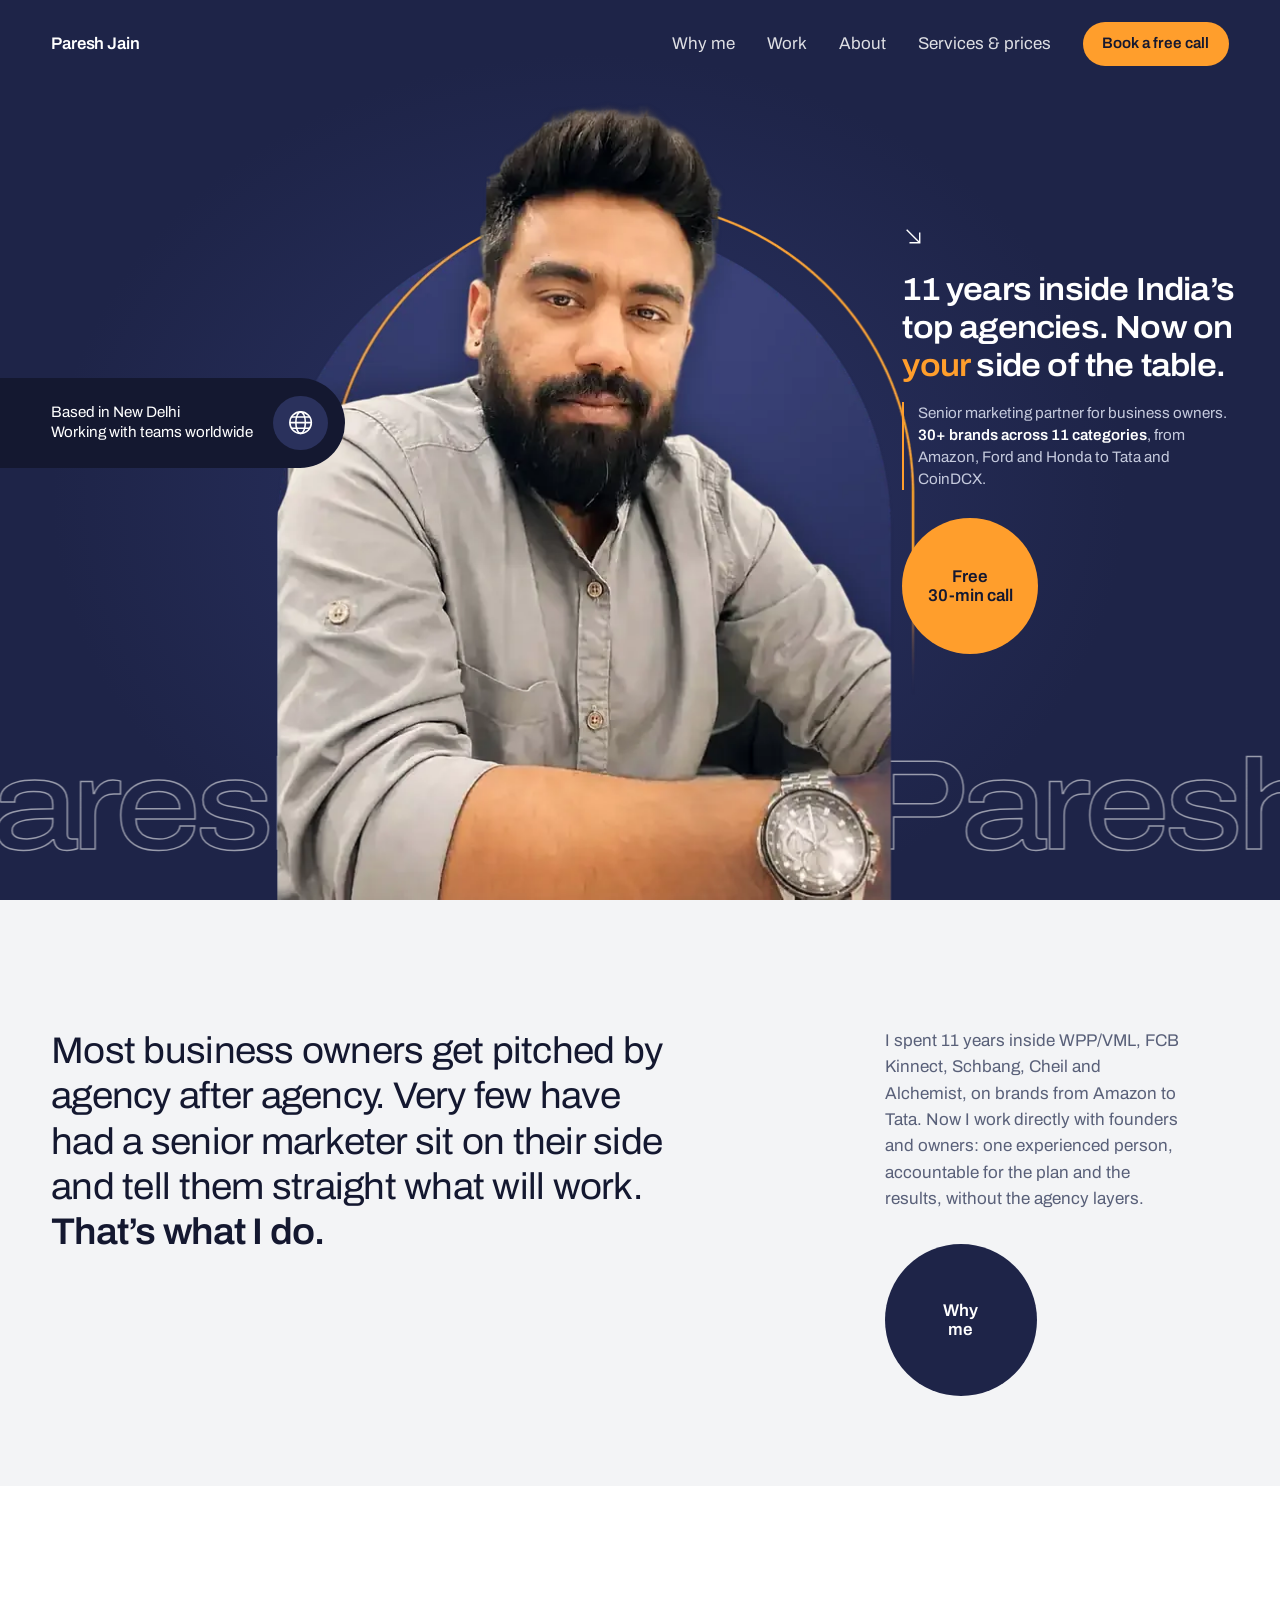
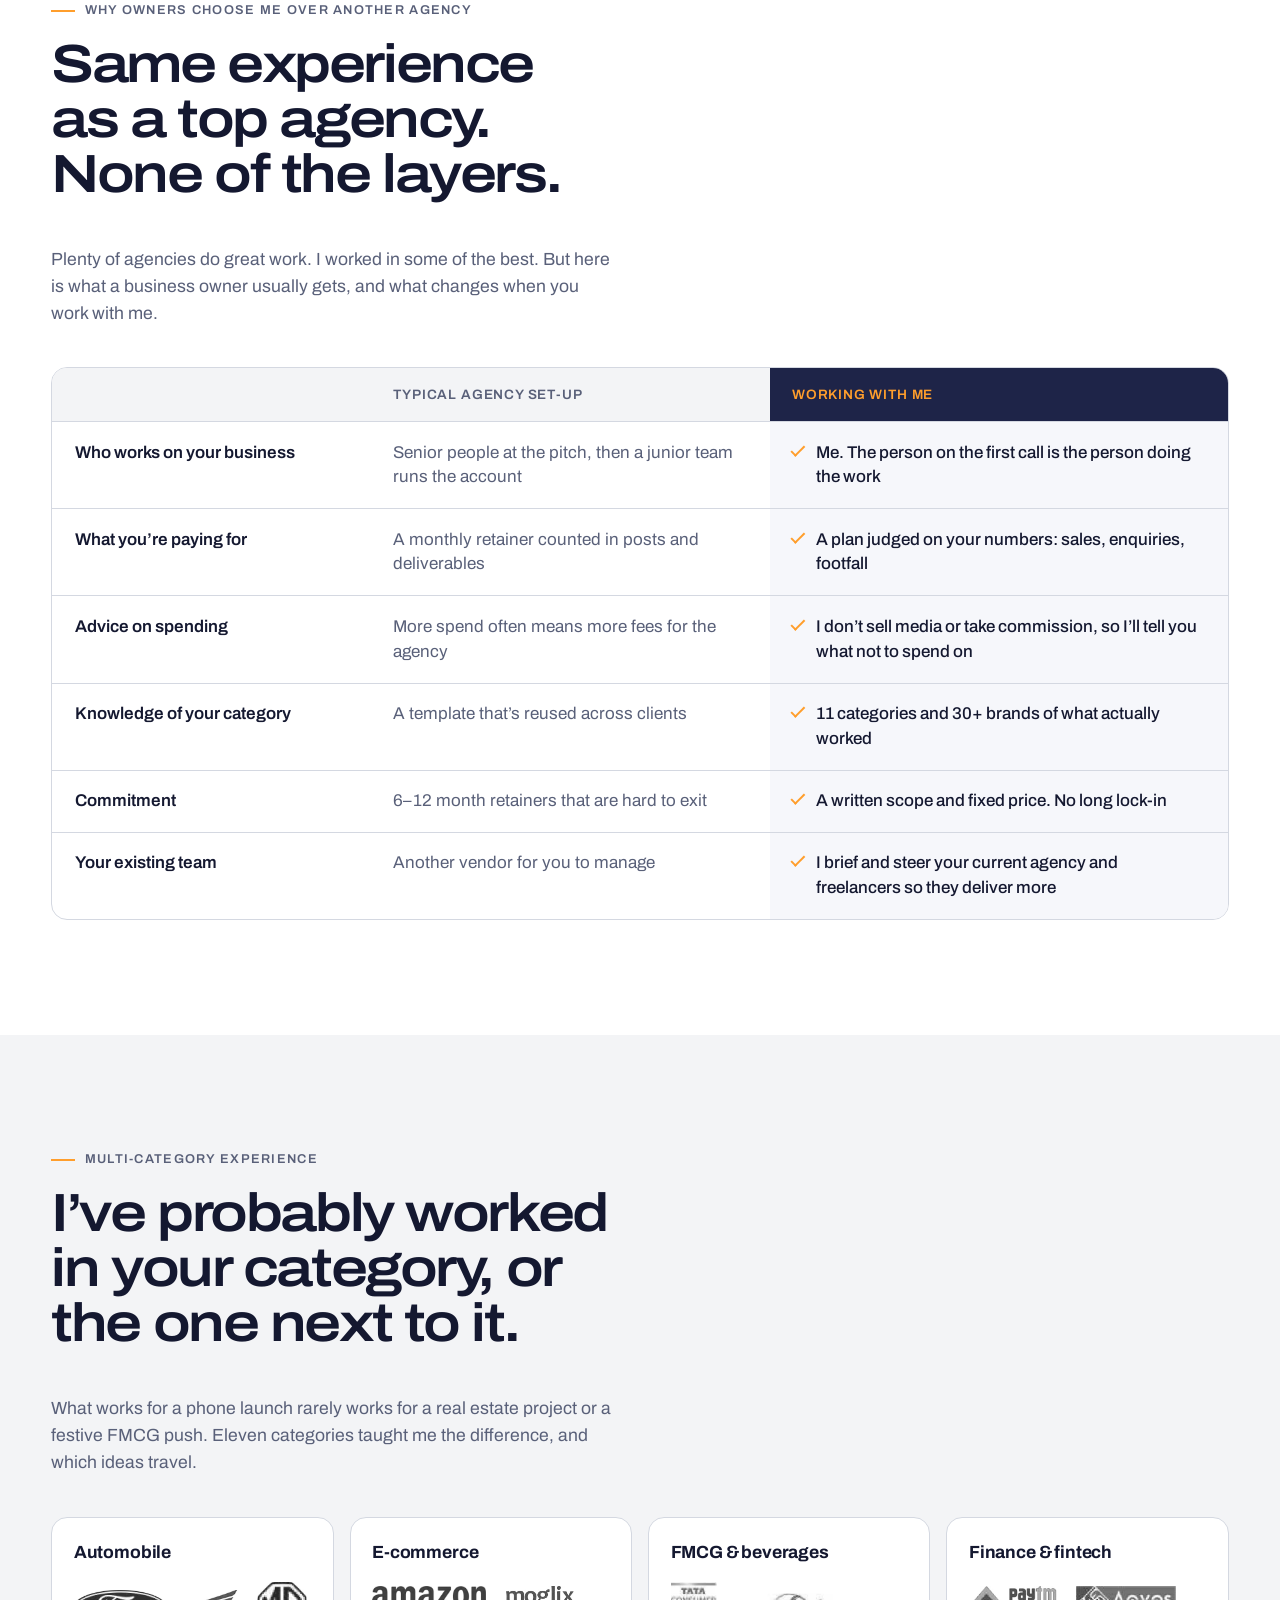
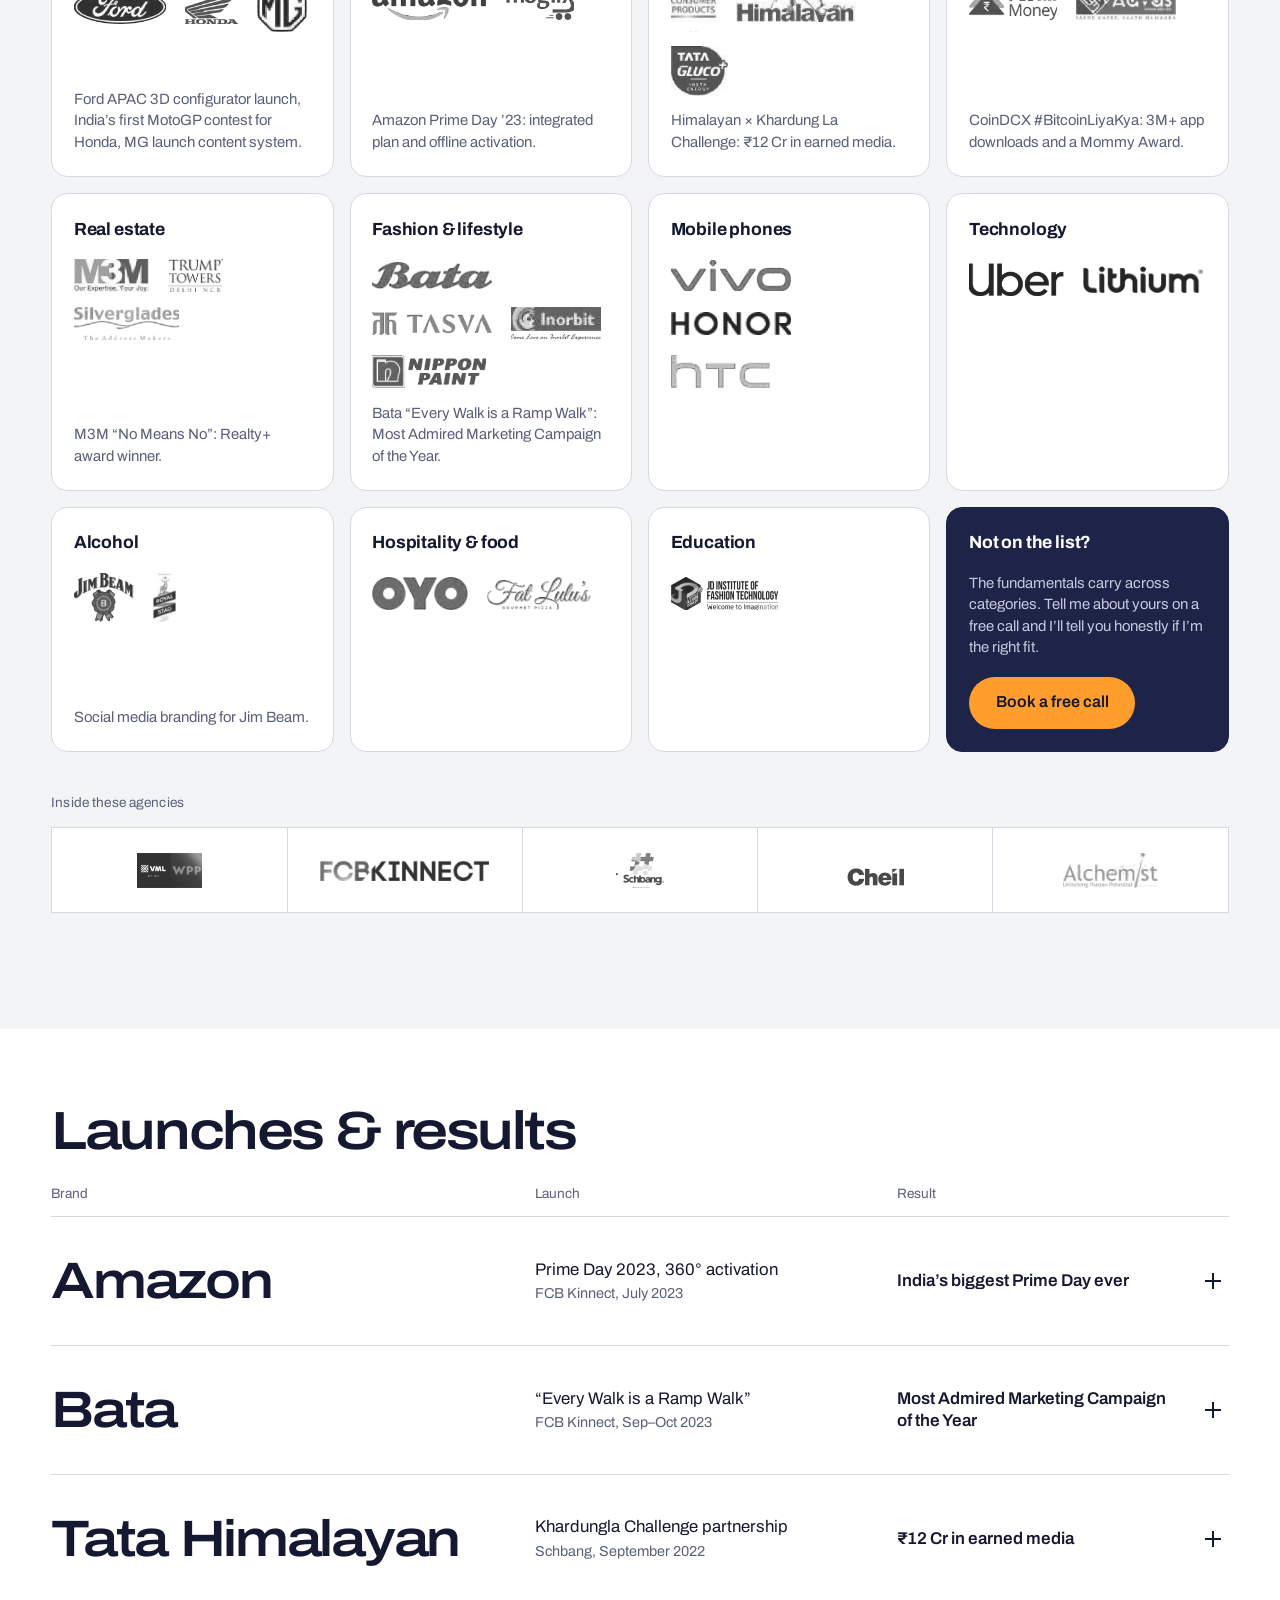
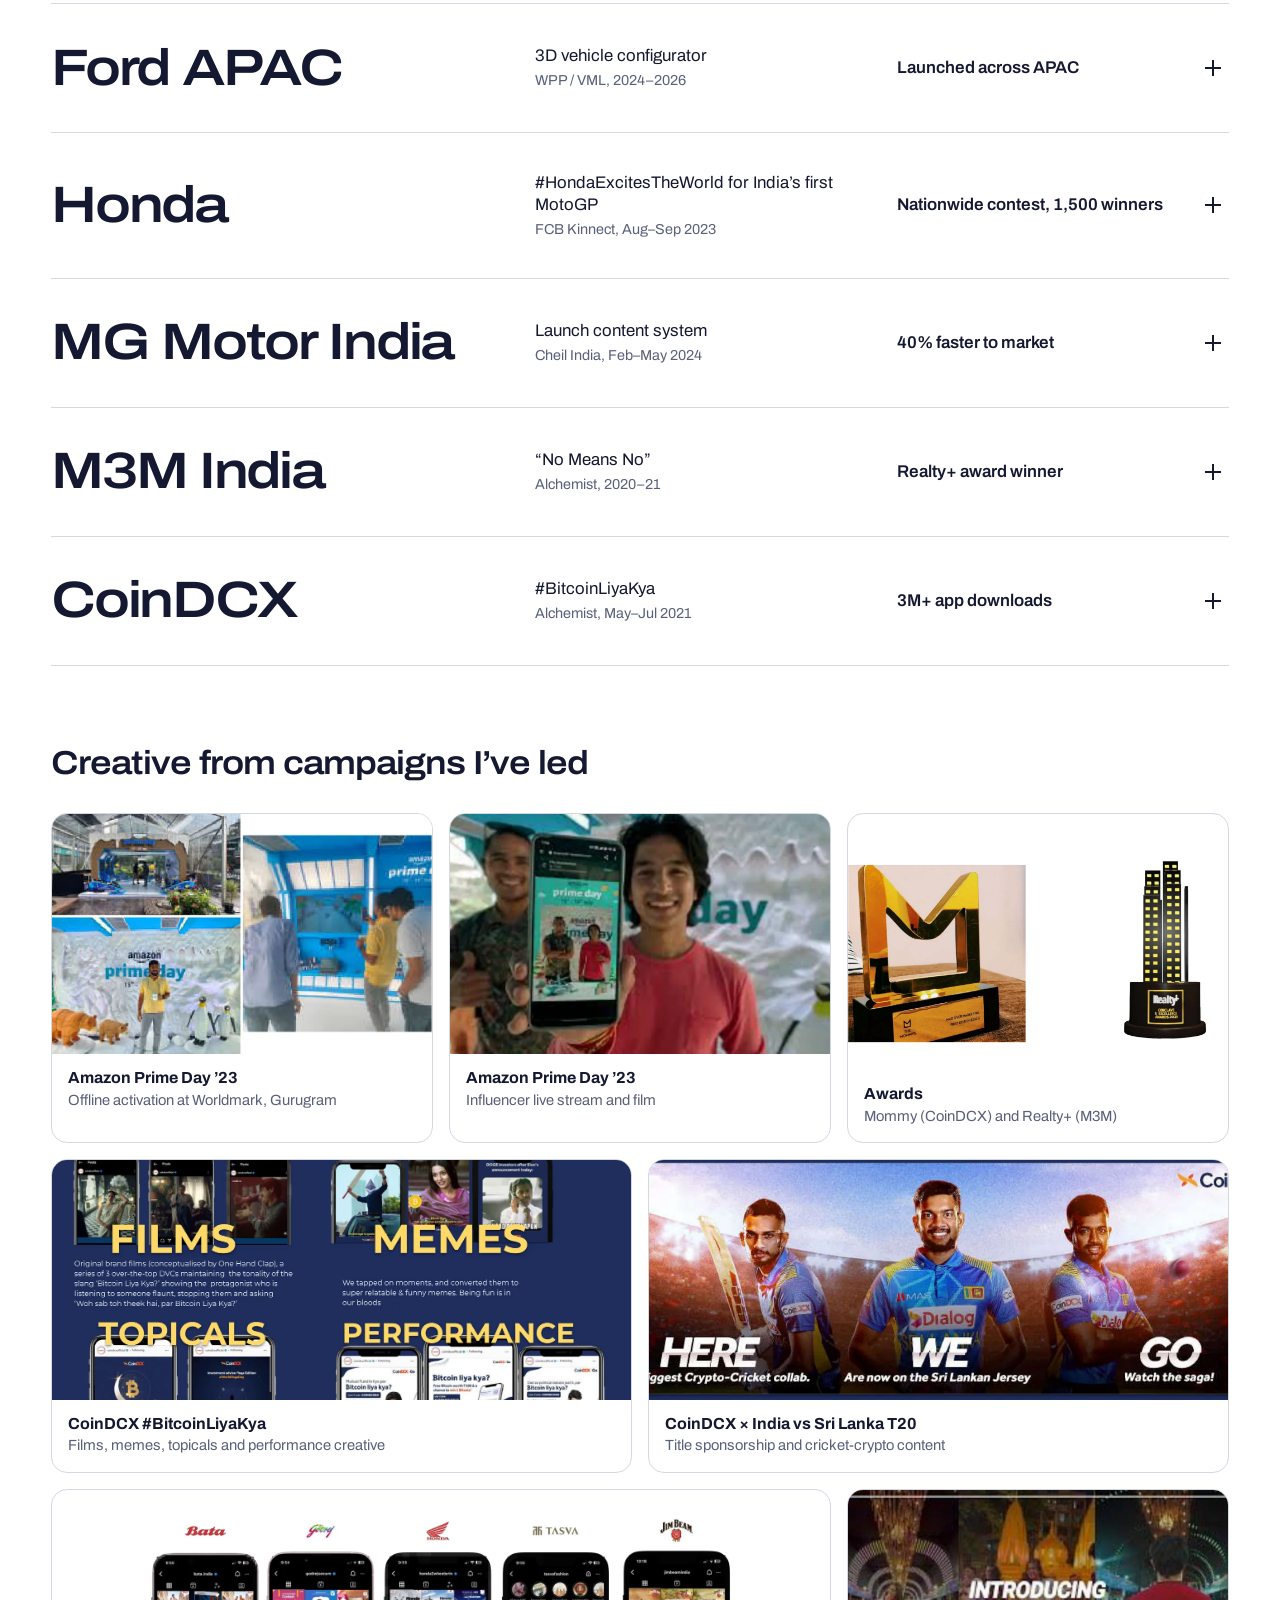
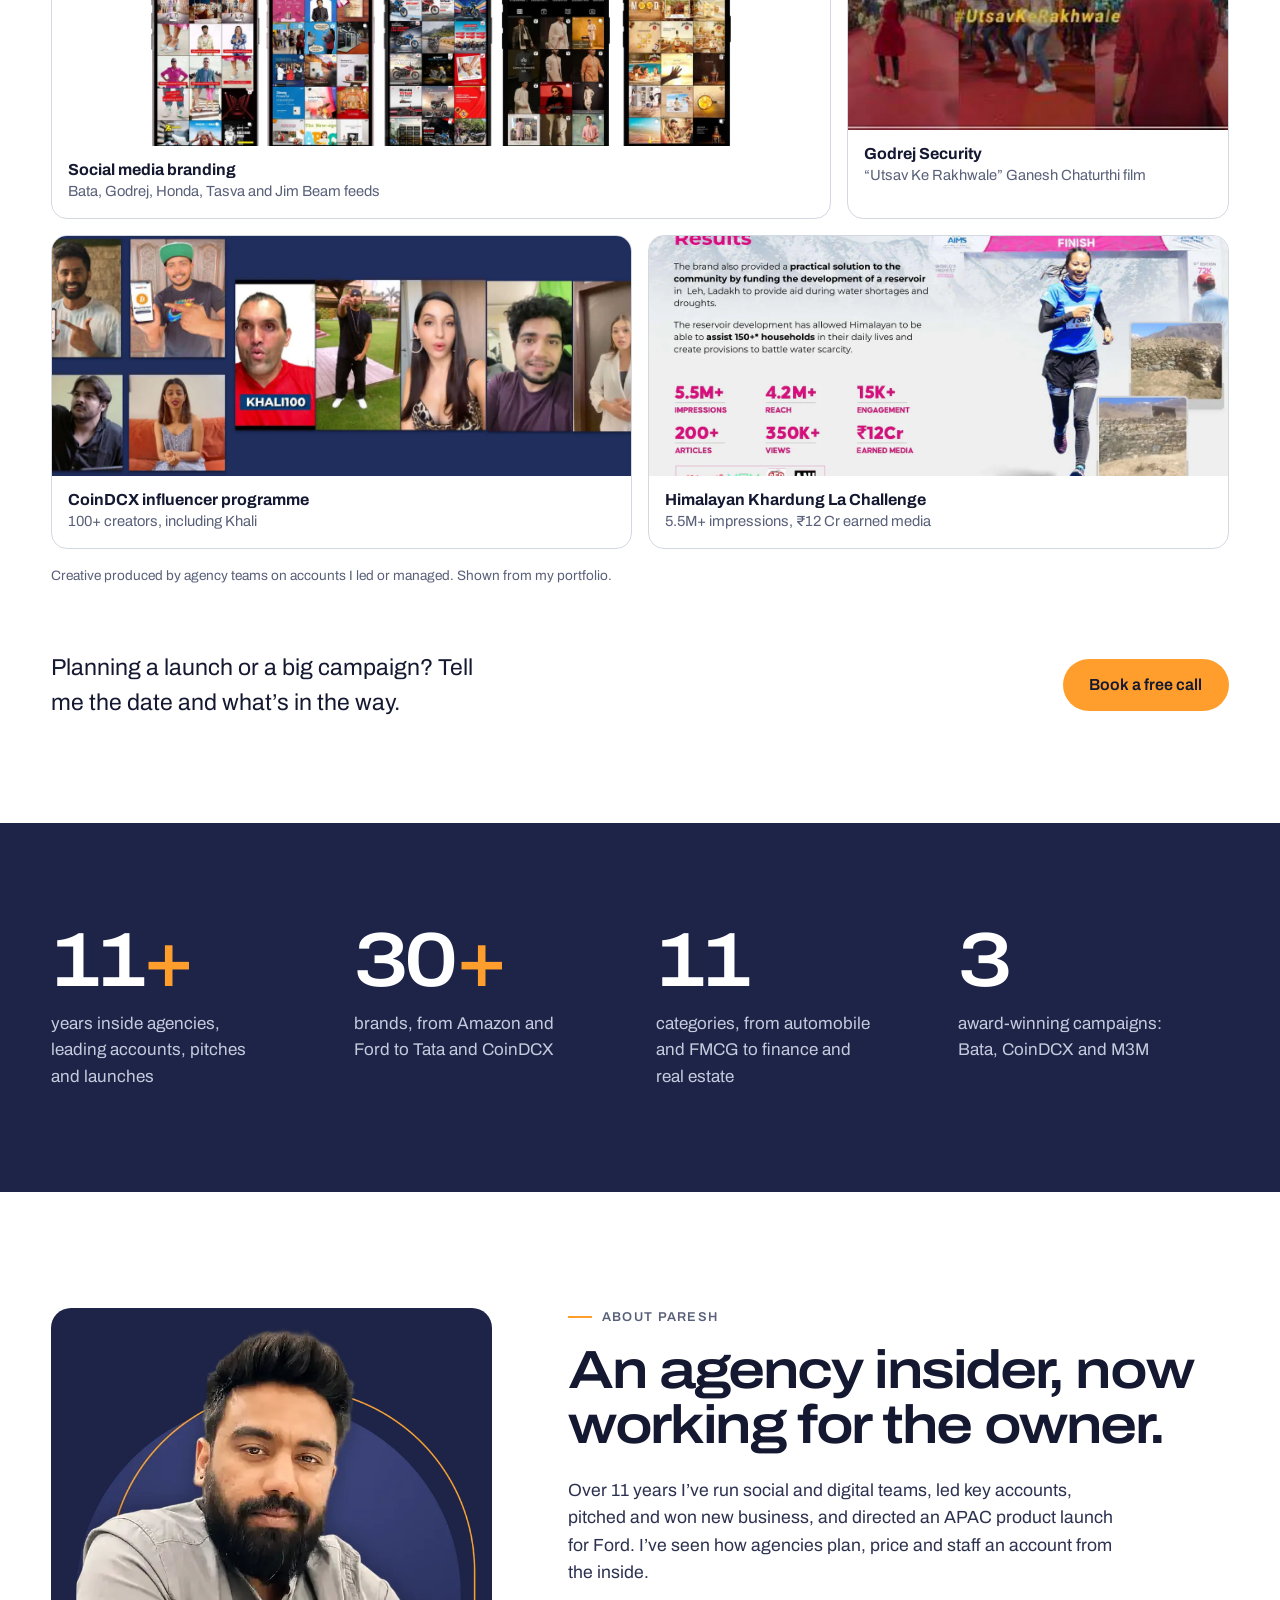
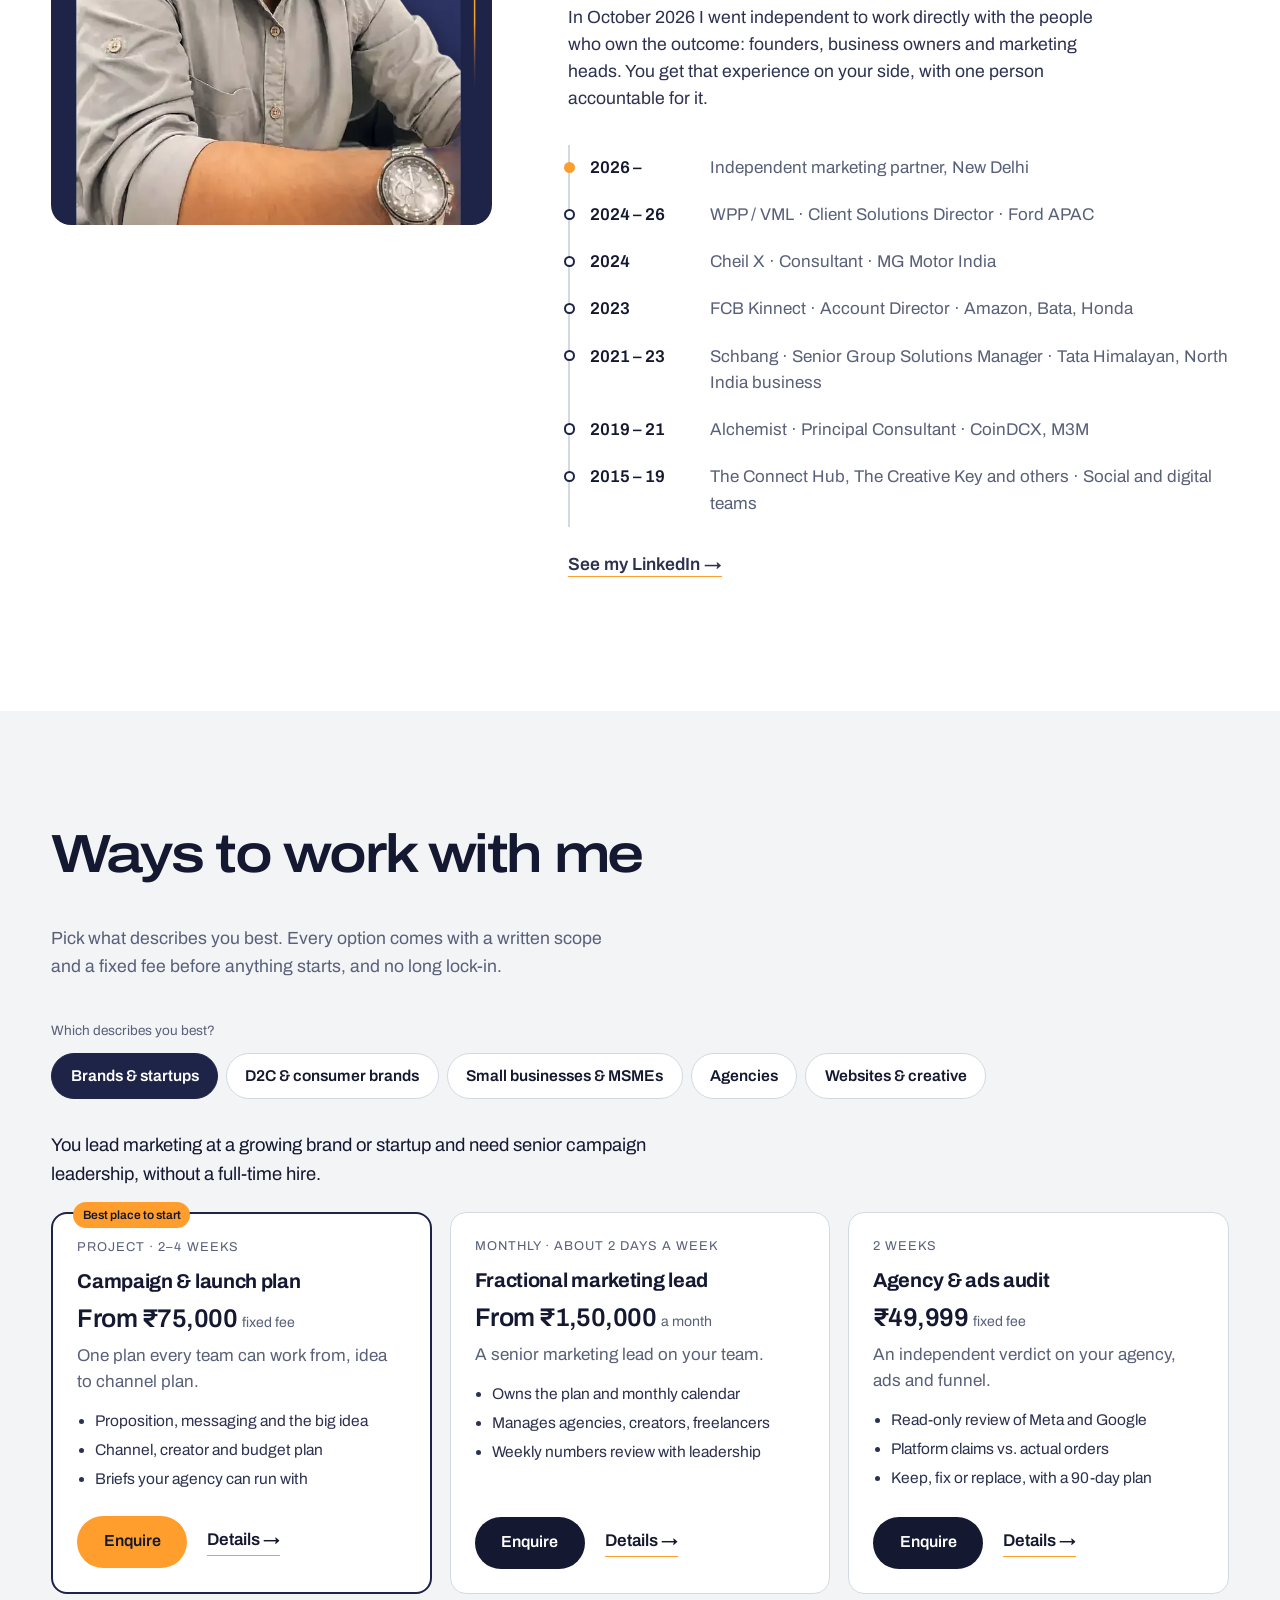
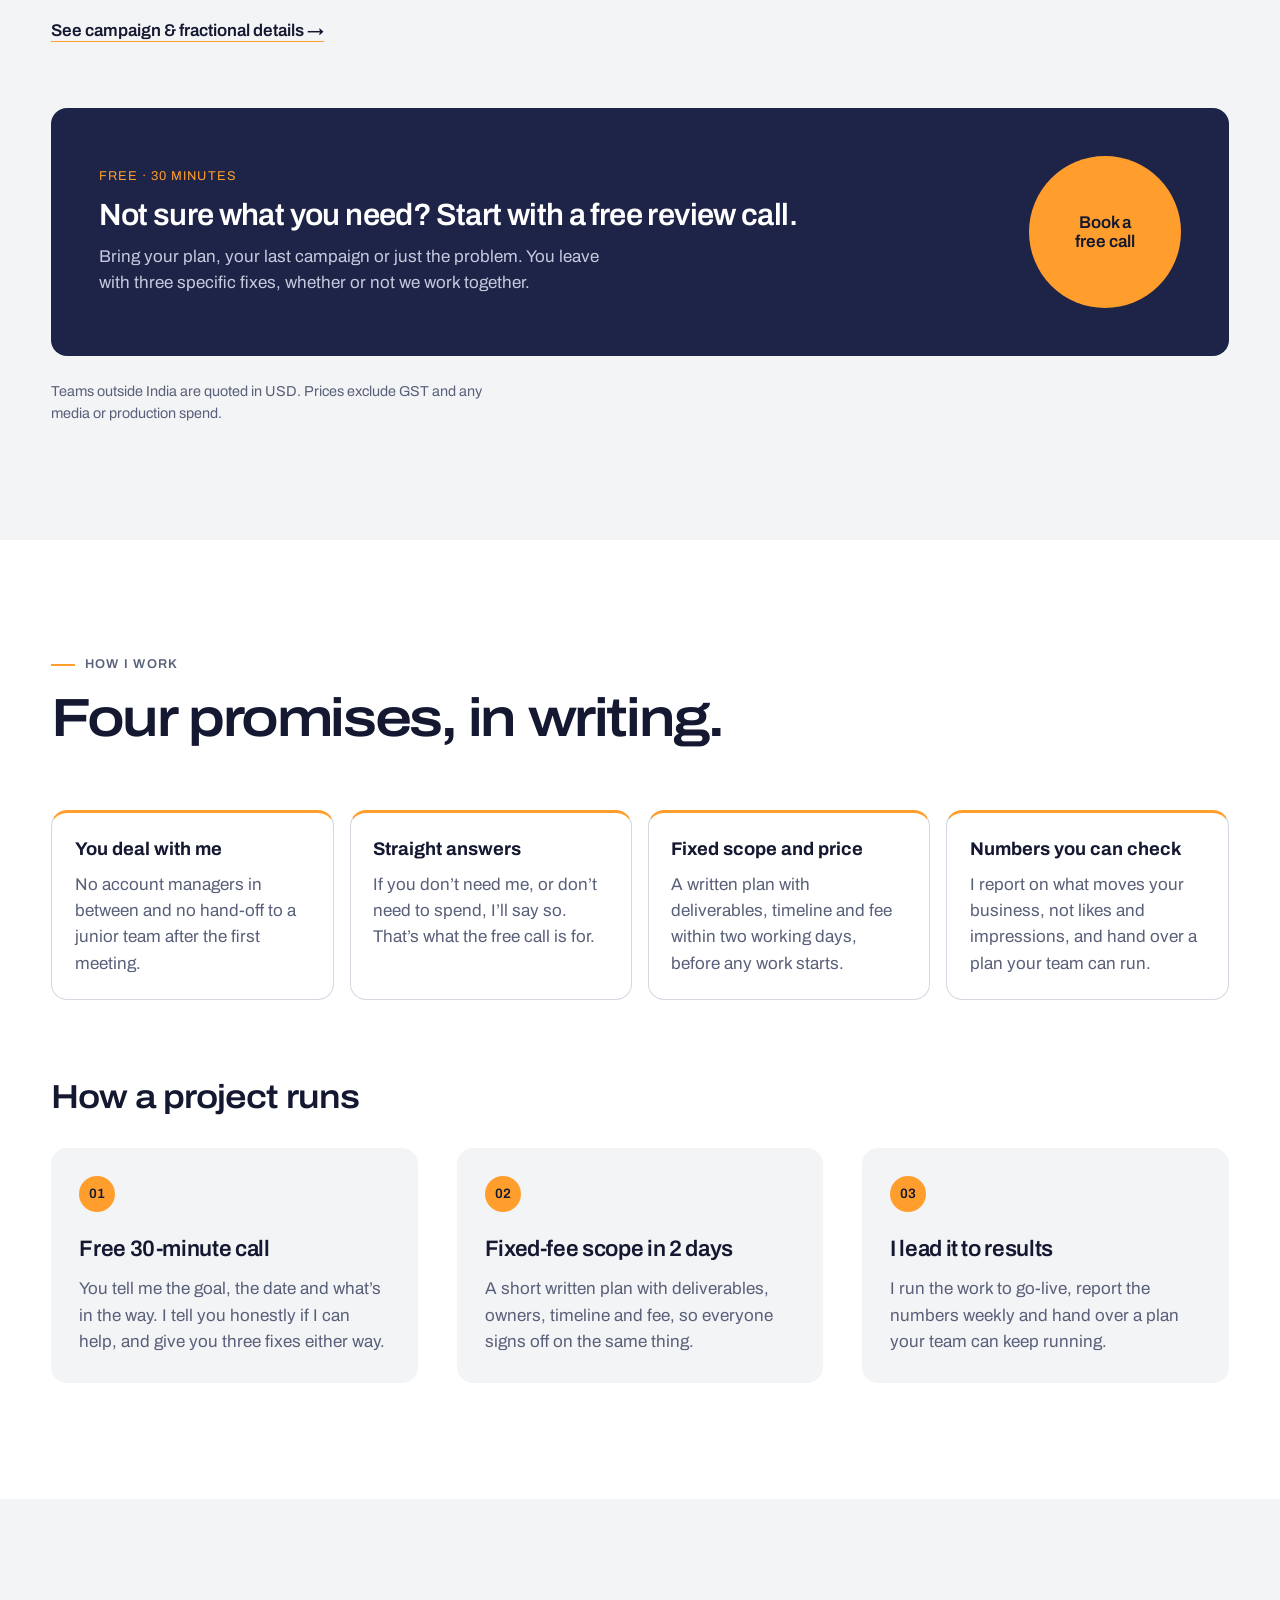
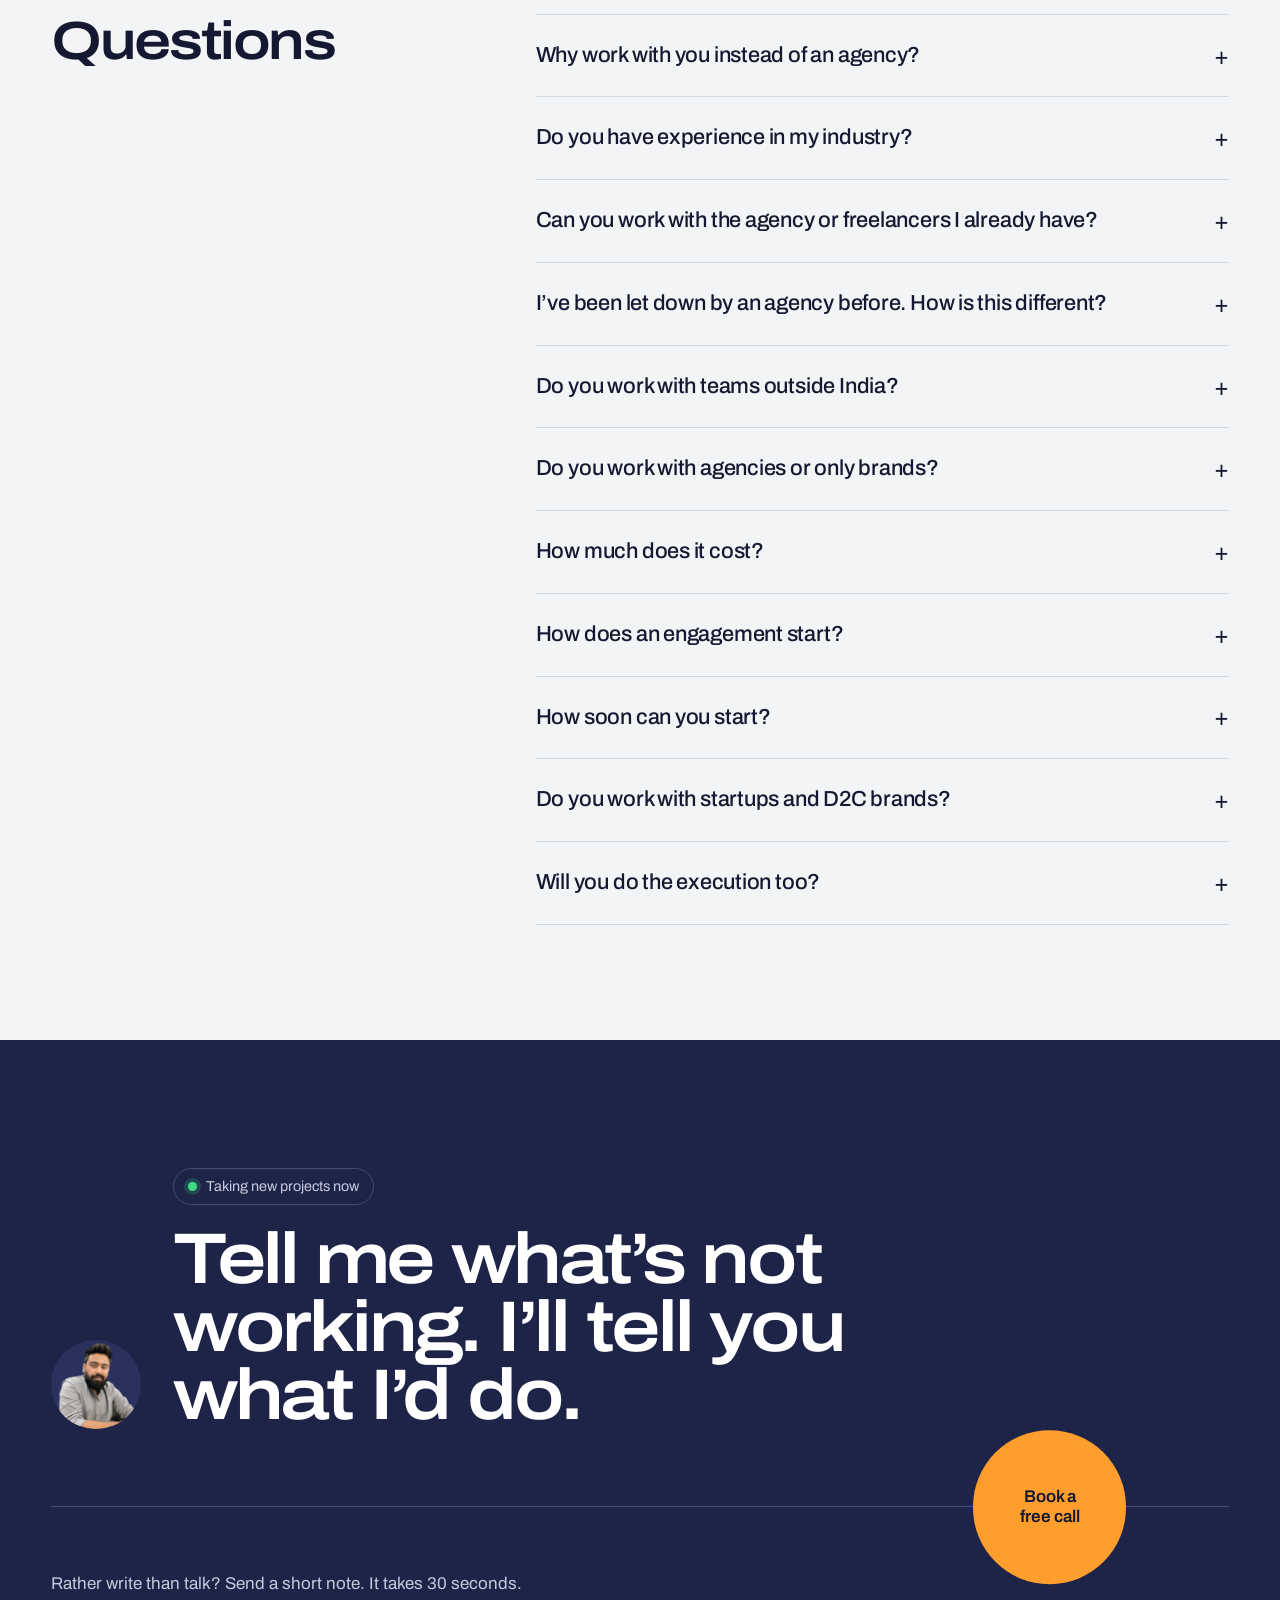
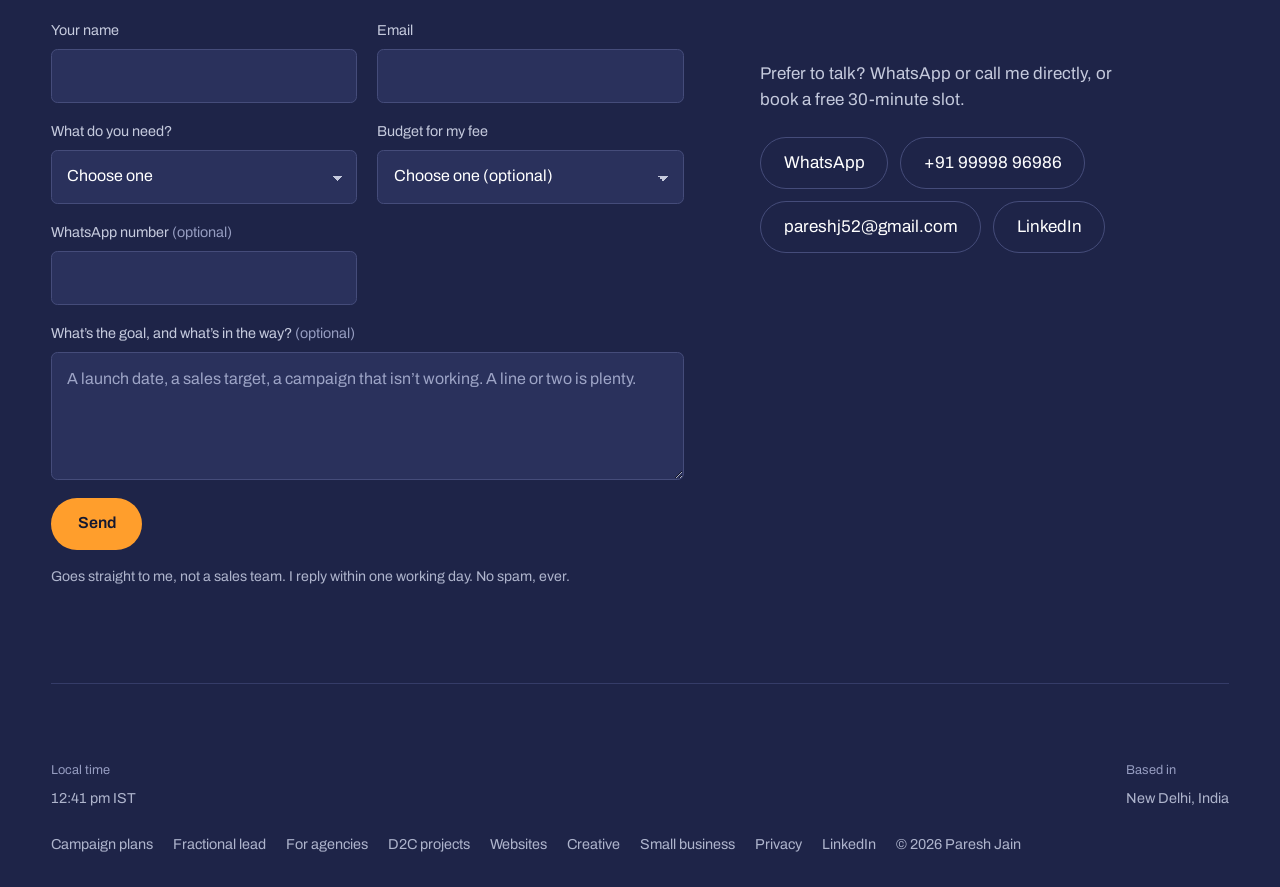
==== commit 983361df: "Reposition as an experienced, multi-category partner business owners can trust: visible H1, why-me c" ====
--- a/index.html
+++ b/index.html
@@ -3,8 +3,8 @@
 <head>
 <meta charset="utf-8">
 <meta name="viewport" content="width=device-width, initial-scale=1">
-<title>Paresh Jain | Freelance Marketing &amp; Campaign Lead, New Delhi</title>
-<meta name="description" content="Senior marketing and campaign lead for brands, D2C, small businesses and agencies. 11+ years at WPP/VML, FCB Kinnect, Schbang and Cheil. Fixed-price packages from ₹4,999. Free 30-minute call.">
+<title>Paresh Jain | Senior Marketing Partner for Business Owners</title>
+<meta name="description" content="11 years inside India’s top agencies, now on the business owner’s side. Senior marketing across 11 categories and 30+ brands. Fixed scope, no junior hand-offs. Free 30-min call.">
 <link rel="canonical" href="https://www.pareshjain.com/">
 <link rel="icon" href="assets/favicon.svg" type="image/svg+xml">
 <meta name="theme-color" content="#1E2448">
@@ -13,8 +13,8 @@
 <meta property="og:locale" content="en_IN">
 <meta property="og:site_name" content="Paresh Jain">
 <meta property="og:url" content="https://www.pareshjain.com/">
-<meta property="og:title" content="Paresh Jain | Freelance Marketing &amp; Campaign Lead">
-<meta property="og:description" content="Senior campaign leadership for brands and agencies. Work for Amazon, Bata, Ford, Honda and Tata. Free 30-minute review call.">
+<meta property="og:title" content="Paresh Jain | Senior Marketing Partner for Business Owners">
+<meta property="og:description" content="11 years inside India’s top agencies, now on the business owner’s side. Senior marketing across 11 categories and 30+ brands. Fixed scope, no junior hand-offs. Free 30-min call.">
 <meta property="og:image" content="https://www.pareshjain.com/assets/og-image.png">
 <meta property="og:image:width" content="1200">
 <meta property="og:image:height" content="630">
@@ -32,10 +32,14 @@
 
 <script type="application/ld+json">
 {"@context":"https://schema.org","@graph":[
- {"@type":"Person","@id":"https://www.pareshjain.com/#paresh","name":"Paresh Jain","url":"https://www.pareshjain.com/","image":"https://www.pareshjain.com/assets/paresh-jain-cutout.webp","jobTitle":"Freelance marketing and campaign lead","address":{"@type":"PostalAddress","addressLocality":"New Delhi","addressCountry":"IN"},"sameAs":["https://www.linkedin.com/in/paresh-jain-662b7589/"],"alumniOf":[{"@type":"Organization","name":"WPP / VML"},{"@type":"Organization","name":"FCB Kinnect"},{"@type":"Organization","name":"Schbang"},{"@type":"Organization","name":"Cheil India"}]},
+ {"@type":"Person","@id":"https://www.pareshjain.com/#paresh","name":"Paresh Jain","url":"https://www.pareshjain.com/","image":"https://www.pareshjain.com/assets/paresh-jain-cutout.webp","jobTitle":"Senior marketing partner for business owners","description":"11 years inside WPP/VML, FCB Kinnect, Schbang, Cheil and Alchemist across 11 categories and 30+ brands; independent since October 2026.","address":{"@type":"PostalAddress","addressLocality":"New Delhi","addressCountry":"IN"},"sameAs":["https://www.linkedin.com/in/paresh-jain-662b7589/"],"alumniOf":[{"@type":"Organization","name":"WPP / VML"},{"@type":"Organization","name":"FCB Kinnect"},{"@type":"Organization","name":"Schbang"},{"@type":"Organization","name":"Cheil India"},{"@type":"Organization","name":"Alchemist Marketing & Talent Solutions"}]},
  {"@type":"ProfessionalService","name":"Paresh Jain","url":"https://www.pareshjain.com/","founder":{"@id":"https://www.pareshjain.com/#paresh"},"areaServed":"Worldwide","priceRange":"₹4,999–₹1,50,000","address":{"@type":"PostalAddress","addressLocality":"New Delhi","addressCountry":"IN"},"telephone":"+91-9999896986","serviceType":["Marketing and campaign strategy","Integrated campaign leadership","Fractional marketing lead","Agency pitch and account cover","Small business marketing packages","Website development (Shopify, WordPress, AI websites)","Creative services (brand, social, ad creatives)"]},
  {"@type":"FAQPage","mainEntity":[
-  {"@type":"Question","name":"Do you work with teams outside India?","acceptedAnswer":{"@type":"Answer","text":"Yes. I work remotely with brand and agency teams anywhere, and I am based in New Delhi for anything that needs to happen on the ground in India."}},
+  {"@type":"Question","name":"Why work with you instead of an agency?","acceptedAnswer":{"@type":"Answer","text":"You get one senior person who has spent 11 years inside agencies, working on your side. I plan, decide and stay on the work myself, I don't sell media or take commission, and everything is agreed in writing at a fixed price."}},
+  {"@type":"Question","name":"Do you have experience in my industry?","acceptedAnswer":{"@type":"Answer","text":"Probably, or in one close to it. I've worked across 11 categories and 30+ brands: automobile, e-commerce, FMCG, finance and fintech, real estate, fashion and lifestyle, mobile phones, technology, alcohol, hospitality and education."}},
+  {"@type":"Question","name":"Can you work with the agency or freelancers I already have?","acceptedAnswer":{"@type":"Answer","text":"Yes, and that's often the best place to start. I brief and steer your current agency and freelancers so you get more from what you already pay for."}},
+  {"@type":"Question","name":"I've been let down by an agency before. How is this different?","acceptedAnswer":{"@type":"Answer","text":"You deal with me from the first call to the results, not an account team that changes every few months. You get a written scope and fixed fee before anything starts, numbers you can check, and no long lock-in."}},
+    {"@type":"Question","name":"Do you work with teams outside India?","acceptedAnswer":{"@type":"Answer","text":"Yes. I work remotely with brand and agency teams anywhere, and I am based in New Delhi for anything that needs to happen on the ground in India."}},
   {"@type":"Question","name":"Do you work with agencies or only brands?","acceptedAnswer":{"@type":"Answer","text":"Both. Brands bring me in to run a launch end to end. Agencies bring me in to lead a pitch, steady a live account or cover a delivery gap."}},
   {"@type":"Question","name":"How does an engagement start?","acceptedAnswer":{"@type":"Answer","text":"Book a free 30-minute review call or send a short note. If there is a fit, I send a written scope with a fixed fee within two working days."}},
   {"@type":"Question","name":"How much does it cost?","acceptedAnswer":{"@type":"Answer","text":"Campaign and launch plans start at Rs 75,000 as a fixed fee. A fractional marketing lead role starts at Rs 1,50,000 a month for about two days a week. Agency pitch and account cover starts at Rs 15,000 a day. Small business and MSME packages start at Rs 4,999, fixed-price D2C projects at Rs 49,999, websites from Rs 24,999 and creative packages from Rs 24,999. The first call is free."}}
@@ -124,7 +128,7 @@
 .marquee{position:absolute;left:0;right:0;bottom:clamp(1rem,4vh,3rem);white-space:nowrap;pointer-events:none;user-select:none}
 .marquee-track{display:inline-flex;will-change:transform}
 .marquee-track span{font-size:clamp(5rem,15vw,15rem);line-height:.9;font-weight:500;letter-spacing:-.045em;font-variation-settings:"wdth" 104;padding-right:.35em}
-.hero h1{position:absolute;width:1px;height:1px;overflow:hidden;clip:rect(0 0 0 0)}
+.hero h1.role em{font-style:normal;color:var(--saffron)}
 .hero-mobile{display:none}
 
 @media (max-width:900px){
@@ -385,6 +389,78 @@
 .gallery-note{font-size:.85rem;color:var(--muted);margin:1rem 0 0}
 @media (max-width:900px){.gallery{grid-template-columns:1fr 1fr}.gallery .w2,.gallery .w3,.gallery .w4{grid-column:span 1}.gallery .wide{grid-column:span 2}.gallery img{height:12rem}}
 @media (max-width:560px){.gallery{grid-template-columns:1fr}.gallery .wide{grid-column:span 1}}
+/* ===== Trusted-partner positioning sections ===== */
+.eyebrow{font-size:.8rem;letter-spacing:.1em;text-transform:uppercase;color:var(--muted);font-weight:600;margin:0 0 1rem}
+.eyebrow::before{content:"";display:inline-block;width:1.5rem;height:2px;background:var(--saffron);vertical-align:middle;margin-right:.6rem}
+.hero h1.role{font-size:clamp(1.55rem,2.5vw,2.35rem);line-height:1.18;letter-spacing:-.025em;font-weight:600;font-variation-settings:"wdth" 108;margin:0 0 1.1rem}
+.why{background:var(--white)}
+.compare{border:1px solid var(--line);border-radius:1rem;overflow:hidden}
+.cmp-head,.cmp-row{display:grid;grid-template-columns:minmax(0,.8fr) minmax(0,1fr) minmax(0,1.15fr)}
+.cmp-head span{padding:1rem 1.4rem;font-size:.85rem;font-weight:600;letter-spacing:.06em;text-transform:uppercase;color:var(--muted);background:var(--paper)}
+.cmp-head span:last-child{background:var(--indigo);color:var(--saffron)}
+.cmp-row{border-top:1px solid var(--line)}
+.cmp-row span{padding:1.15rem 1.4rem;line-height:1.45}
+.cmp-k{font-weight:600}
+.cmp-a{color:var(--muted)}
+.cmp-b{background:#F6F7FB;color:var(--ink);font-weight:500;position:relative;padding-left:2.9rem!important}
+.cmp-b::before{content:"";position:absolute;left:1.35rem;top:1.45rem;width:.85rem;height:.45rem;border-left:2.5px solid var(--saffron);border-bottom:2.5px solid var(--saffron);transform:rotate(-45deg)}
+.compare i{position:absolute;width:1px;height:1px;overflow:hidden;clip:rect(0 0 0 0);font-style:normal}
+@media (max-width:820px){
+  .cmp-head{display:none}
+  .cmp-row{grid-template-columns:1fr;padding:1.1rem 1.1rem 1.2rem}
+  .cmp-row span{padding:.25rem 0}
+  .cmp-k{font-size:1.1rem;margin-bottom:.35rem}
+  .cmp-b{background:transparent;padding:.25rem 0 .25rem 1.6rem!important}
+  .cmp-b::before{left:.1rem;top:.65rem}
+  .compare i{position:static;width:auto;height:auto;clip:auto;overflow:visible;display:block;font-size:.75rem;letter-spacing:.06em;text-transform:uppercase;color:var(--muted);font-weight:600}
+  .cmp-b i{color:var(--indigo)}
+}
+.exp{background:var(--paper)}
+.cats{display:grid;grid-template-columns:repeat(4,minmax(0,1fr));gap:1rem}
+.cat{background:var(--white);border:1px solid var(--line);border-radius:1rem;padding:1.35rem 1.35rem 1.4rem;display:flex;flex-direction:column}
+.cat h3{margin:0 0 1rem;font-size:1.1rem;letter-spacing:-.01em}
+.cat-logos{display:flex;flex-wrap:wrap;align-items:center;gap:.9rem 1.2rem;min-height:2.6rem;margin-bottom:.9rem}
+.cat-logos img{height:2.1rem;width:auto;max-width:7.5rem;object-fit:contain;filter:grayscale(1);opacity:.85;transition:filter .25s,opacity .25s}
+.cat-logos img.t{height:3.1rem}
+.cat:hover .cat-logos img{filter:none;opacity:1}
+.cat p{margin:auto 0 0;color:var(--muted);font-size:.93rem;line-height:1.45}
+.cat-cta{background:var(--indigo);border-color:var(--indigo);color:var(--white)}
+.cat-cta p{color:#C5CADD;margin:0 0 1.1rem}
+.cat-cta .btn{align-self:flex-start;margin-top:auto}
+.agencies{margin-top:2.5rem}
+.agencies .label{margin-bottom:.9rem}
+.agencies .logo-wall.ag{grid-template-columns:repeat(5,minmax(0,1fr))}
+@media (max-width:640px){.agencies .logo-wall.ag{grid-template-columns:repeat(2,minmax(0,1fr))}.agencies .logo-wall.ag li:last-child{grid-column:span 2}}
+@media (max-width:1100px){.cats{grid-template-columns:repeat(3,minmax(0,1fr))}}
+@media (max-width:820px){.cats{grid-template-columns:repeat(2,minmax(0,1fr))}}
+@media (max-width:520px){.cats{grid-template-columns:1fr}}
+.more-cats{display:none;margin-top:1rem}
+.more-cats[hidden]{display:none!important}
+@media (max-width:700px){.cats.short .cat:nth-child(n+6):not(.cat-cta){display:none}.more-cats{display:inline-flex}}
+.num-grid{grid-template-columns:repeat(4,minmax(0,1fr))}
+.num b{font-size:clamp(3rem,6vw,6rem)}
+@media (max-width:900px){.num-grid{grid-template-columns:repeat(2,minmax(0,1fr));gap:2rem 1.25rem}}
+.about{background:var(--white)}
+.about-grid{display:grid;grid-template-columns:minmax(0,.8fr) minmax(0,1.2fr);gap:clamp(2rem,6vw,6rem);align-items:start}
+.about-photo{background:var(--indigo);border-radius:1.25rem;overflow:hidden;position:sticky;top:5.5rem}
+.about-photo img{width:100%;height:auto;display:block}
+.about-text h2{margin-bottom:1.5rem}
+.about-text>p{color:#2C3150;font-size:1.1rem;max-width:56ch}
+.about-text>p.eyebrow{font-size:.8rem;color:var(--muted)}
+.timeline{list-style:none;margin:2rem 0 1.5rem;padding:0;border-left:2px solid var(--line)}
+.timeline li{display:grid;grid-template-columns:6.5rem 1fr;gap:1rem;padding:.65rem 0 .65rem 1.25rem;position:relative}
+.timeline li::before{content:"";position:absolute;left:-.42rem;top:1.05rem;width:.7rem;height:.7rem;border-radius:50%;background:var(--white);border:2px solid var(--indigo)}
+.timeline li:first-child::before{background:var(--saffron);border-color:var(--saffron)}
+.timeline b{font-weight:600;font-variant-numeric:tabular-nums}
+.timeline span{color:var(--muted)}
+@media (max-width:900px){.about-grid{grid-template-columns:1fr}.about-photo{position:static;max-width:22rem}.timeline li{grid-template-columns:1fr;gap:.1rem}}
+.promises{display:grid;grid-template-columns:repeat(4,minmax(0,1fr));gap:1rem;margin-bottom:1rem}
+.promises div{background:var(--white);border:1px solid var(--line);border-radius:1rem;padding:1.4rem;border-top:3px solid var(--saffron)}
+.promises h3{margin:0 0 .5rem;font-size:1.15rem}
+.promises p{margin:0;color:var(--muted)}
+@media (max-width:1000px){.promises{grid-template-columns:repeat(2,minmax(0,1fr))}}
+@media (max-width:560px){.promises{grid-template-columns:1fr}}
+.process .sub-h{margin-bottom:1.5rem}
 /* #7 Contact: availability badge */
 .contact-head{align-items:flex-end}
 .avail{display:inline-flex;align-items:center;gap:.55rem;margin:0 0 1.25rem;padding:.4rem .9rem;border:1px solid #454C7A;border-radius:999px;font-size:.9rem;color:#C5CADD}
@@ -412,10 +488,10 @@
   <div class="wrap">
     <a class="brand" href="#top">Paresh Jain</a>
     <nav class="nav" aria-label="Main">
+      <a href="#why">Why me</a>
       <a href="#work">Work</a>
+      <a href="#about">About</a>
       <a class="mob-keep" href="#services"><span class="lg">Services &amp; prices</span><span class="sm">Services</span></a>
-      <a href="services/small-business-marketing.html">Small business</a>
-      <a href="#faq">FAQ</a>
       <a class="btn btn-sun" href="https://calendar.google.com/calendar/u/0/appointments/schedules/AcZssZ1380Zcu-WXHLTQi5dZqrbtbLfTN_Pl_yzwDjDL7QWRDAgHdRhg_jQIUqrLBvdR7pw_g4_Txei-" target="_blank" rel="noopener" data-track="nav_call">Book a free call</a>
     </nav>
   </div>
@@ -434,7 +510,6 @@
 
 <main id="main">
   <section class="hero" id="top">
-    <h1>Paresh Jain, freelance marketing and campaign lead in New Delhi</h1>
     <div class="hero-photo"><img src="assets/paresh-jain-hero-1400.webp" srcset="assets/paresh-jain-hero-700.webp 700w, assets/paresh-jain-hero-1400.webp 1400w" sizes="(max-width:900px) 26rem, 46vw" alt="Paresh Jain" width="700" height="823" fetchpriority="high"></div>
 
     <div class="hero-left">
@@ -446,15 +521,15 @@
 
     <div class="hero-right">
       <svg class="arrow" viewBox="0 0 24 24" fill="none" stroke="#fff" stroke-width="1.5" aria-hidden="true"><path d="M5 5l14 14M19 8v11H8"/></svg>
-      <p class="role">Senior marketing &amp; campaign lead for brands and agencies, without the full-time hire</p>
-      <p class="proof">11+ years at <b>WPP/VML, FCB Kinnect, Schbang and Cheil</b> on Amazon, Bata, Ford and Honda</p>
+      <h1 class="role">11 years inside India’s top agencies. Now on <em>your</em> side of the table.</h1>
+      <p class="proof">Senior marketing partner for business owners. <b>30+ brands across 11 categories</b>, from Amazon, Ford and Honda to Tata and CoinDCX.</p>
       <a class="orb orb-sun magnetic" href="https://calendar.google.com/calendar/u/0/appointments/schedules/AcZssZ1380Zcu-WXHLTQi5dZqrbtbLfTN_Pl_yzwDjDL7QWRDAgHdRhg_jQIUqrLBvdR7pw_g4_Txei-" target="_blank" rel="noopener" data-track="hero_orb_call"><span>Free<br>30-min call</span></a>
     </div>
 
     <div class="hero-mobile">
       <a class="btn btn-sun" href="https://calendar.google.com/calendar/u/0/appointments/schedules/AcZssZ1380Zcu-WXHLTQi5dZqrbtbLfTN_Pl_yzwDjDL7QWRDAgHdRhg_jQIUqrLBvdR7pw_g4_Txei-" target="_blank" rel="noopener" data-track="hero_m_call">Book a free call</a>
       <a class="btn btn-line" href="https://wa.me/919999896986?text=Hi%20Paresh%2C%20I%20saw%20your%20site%20and%20want%20to%20talk%20about%20our%20marketing." target="_blank" rel="noopener" data-track="hero_m_whatsapp">WhatsApp me</a>
-      <p class="hero-note">30 minutes, free. You leave with three fixes, whether or not you hire me.</p>
+      <p class="hero-note">30 minutes, free, with me, not a sales team. You leave with three fixes, whether or not you hire me.</p>
     </div>
 
     <div class="marquee" aria-hidden="true">
@@ -465,16 +540,36 @@
   <section class="intro on-paper">
     <div class="wrap">
       <div class="intro-grid">
-        <p class="statement">The senior marketing lead your brand or agency needs right now, without the full-time salary. <strong>11+ years at WPP/VML, FCB Kinnect, Schbang and Cheil</strong> on Amazon, Bata, Ford and Honda.</p>
+        <p class="statement">Most business owners get pitched by agency after agency. Very few have had a senior marketer sit on their side and tell them straight what will work. <strong>That’s what I do.</strong></p>
         <div class="intro-side">
-          <p>I plan the campaign, lead the agencies and creators, and make sure it ships on date. Fixed fees, written scope, no lock-in. Taking new projects now.</p>
-          <a class="orb orb-ink magnetic" href="#services"><span>See<br>prices</span></a>
-        </div>
-      </div>
-      <div class="brands">
-        <p class="label brands-label">Brands I’ve worked on, through my agency roles</p>
-        <ul class="logo-wall"><li><img src="assets/logos/amazon.webp" alt="Amazon" width="330" height="97" loading="lazy" decoding="async"></li><li><img src="assets/logos/ford.webp" alt="Ford" width="328" height="120" loading="lazy" decoding="async"></li><li><img src="assets/logos/honda.webp" alt="Honda" width="167" height="106" loading="lazy" decoding="async"></li><li class="tall"><img src="assets/logos/mg.webp" alt="MG Motor" width="134" height="133" loading="lazy" decoding="async"></li><li><img src="assets/logos/bata.webp" alt="Bata" width="268" height="62" loading="lazy" decoding="async"></li><li><img src="assets/logos/vivo.webp" alt="vivo" width="304" height="78" loading="lazy" decoding="async"></li><li><img src="assets/logos/uber.webp" alt="Uber" width="172" height="61" loading="lazy" decoding="async"></li><li class="tall"><img src="assets/logos/tata-consumer.webp" alt="Tata Consumer Products" width="131" height="140" loading="lazy" decoding="async"></li><li><img src="assets/logos/himalayan.webp" alt="Himalayan" width="384" height="92" loading="lazy" decoding="async"></li><li class="tall"><img src="assets/logos/jim-beam.webp" alt="Jim Beam" width="170" height="140" loading="lazy" decoding="async"></li><li class="tall"><img src="assets/logos/royal-stag.webp" alt="Royal Stag" width="65" height="140" loading="lazy" decoding="async"></li><li><img src="assets/logos/nippon-paint.webp" alt="Nippon Paint" width="311" height="92" loading="lazy" decoding="async"></li><li><img src="assets/logos/m3m.webp" alt="M3M" width="227" height="101" loading="lazy" decoding="async"></li><li><img src="assets/logos/paytm-money.webp" alt="Paytm Money" width="260" height="99" loading="lazy" decoding="async"></li><li><img src="assets/logos/honor.webp" alt="HONOR" width="314" height="62" loading="lazy" decoding="async"></li><li><img src="assets/logos/htc.webp" alt="HTC" width="221" height="75" loading="lazy" decoding="async"></li><li><img src="assets/logos/oyo.webp" alt="OYO" width="211" height="74" loading="lazy" decoding="async"></li><li class="tall"><img src="assets/logos/tata-gluco.webp" alt="Tata Gluco+" width="161" height="140" loading="lazy" decoding="async"></li><li><img src="assets/logos/tasva.webp" alt="Tasva" width="326" height="63" loading="lazy" decoding="async"></li><li><img src="assets/logos/inorbit.webp" alt="Inorbit" width="295" height="111" loading="lazy" decoding="async"></li><li><img src="assets/logos/trump-towers.webp" alt="Trump Towers Delhi NCR" width="226" height="139" loading="lazy" decoding="async"></li><li><img src="assets/logos/moglix.webp" alt="Moglix" width="259" height="127" loading="lazy" decoding="async"></li><li><img src="assets/logos/aavas.webp" alt="Aavas Financiers" width="294" height="99" loading="lazy" decoding="async"></li><li><img src="assets/logos/lithium.webp" alt="Lithium" width="251" height="58" loading="lazy" decoding="async"></li><li><img src="assets/logos/jd-institute.webp" alt="JD Institute of Fashion Technology" width="420" height="131" loading="lazy" decoding="async"></li><li><img src="assets/logos/silverglades.webp" alt="Silverglades" width="311" height="99" loading="lazy" decoding="async"></li><li><img src="assets/logos/fat-lulus.webp" alt="Fat Lulu’s" width="280" height="91" loading="lazy" decoding="async"></li></ul>
-        <p class="label brands-label ag-label">Agencies I’ve worked in</p>
+          <p>I spent 11 years inside WPP/VML, FCB Kinnect, Schbang, Cheil and Alchemist, on brands from Amazon to Tata. Now I work directly with founders and owners: one experienced person, accountable for the plan and the results, without the agency layers.</p>
+          <a class="orb orb-ink magnetic" href="#why"><span>Why<br>me</span></a>
+        </div>
+      </div>
+    </div>
+  </section>
+
+  <section class="sec why" id="why">
+    <div class="wrap">
+      <p class="eyebrow">Why owners choose me over another agency</p>
+      <h2>Same experience as a top agency. None of the layers.</h2>
+      <p class="sec-sub">Plenty of agencies do great work. I worked in some of the best. But here is what a business owner usually gets, and what changes when you work with me.</p>
+      <div class="compare">
+        <div class="cmp-head" aria-hidden="true"><span></span><span>Typical agency set-up</span><span>Working with me</span></div>
+        <div class="cmp-row"><span class="cmp-k">Who works on your business</span><span class="cmp-a"><i>Typical agency</i>Senior people at the pitch, then a junior team runs the account</span><span class="cmp-b"><i>With me</i>Me. The person on the first call is the person doing the work</span></div><div class="cmp-row"><span class="cmp-k">What you’re paying for</span><span class="cmp-a"><i>Typical agency</i>A monthly retainer counted in posts and deliverables</span><span class="cmp-b"><i>With me</i>A plan judged on your numbers: sales, enquiries, footfall</span></div><div class="cmp-row"><span class="cmp-k">Advice on spending</span><span class="cmp-a"><i>Typical agency</i>More spend often means more fees for the agency</span><span class="cmp-b"><i>With me</i>I don’t sell media or take commission, so I’ll tell you what not to spend on</span></div><div class="cmp-row"><span class="cmp-k">Knowledge of your category</span><span class="cmp-a"><i>Typical agency</i>A template that’s reused across clients</span><span class="cmp-b"><i>With me</i>11 categories and 30+ brands of what actually worked</span></div><div class="cmp-row"><span class="cmp-k">Commitment</span><span class="cmp-a"><i>Typical agency</i>6–12 month retainers that are hard to exit</span><span class="cmp-b"><i>With me</i>A written scope and fixed price. No long lock-in</span></div><div class="cmp-row"><span class="cmp-k">Your existing team</span><span class="cmp-a"><i>Typical agency</i>Another vendor for you to manage</span><span class="cmp-b"><i>With me</i>I brief and steer your current agency and freelancers so they deliver more</span></div>
+      </div>
+    </div>
+  </section>
+
+  <section class="sec exp" id="experience">
+    <div class="wrap">
+      <p class="eyebrow">Multi-category experience</p>
+      <h2>I’ve probably worked in your category, or the one next to it.</h2>
+      <p class="sec-sub">What works for a phone launch rarely works for a real estate project or a festive FMCG push. Eleven categories taught me the difference, and which ideas travel.</p>
+      <div class="cats" id="cats"><article class="cat"><h3>Automobile</h3><div class="cat-logos"><img src="assets/logos/ford.webp" alt="Ford" width="328" height="120" loading="lazy" decoding="async"><img src="assets/logos/honda.webp" alt="Honda" width="167" height="106" loading="lazy" decoding="async"><img class="t" src="assets/logos/mg.webp" alt="MG Motor" width="134" height="133" loading="lazy" decoding="async"></div><p>Ford APAC 3D configurator launch, India’s first MotoGP contest for Honda, MG launch content system.</p></article><article class="cat"><h3>E-commerce</h3><div class="cat-logos"><img src="assets/logos/amazon.webp" alt="Amazon" width="330" height="97" loading="lazy" decoding="async"><img src="assets/logos/moglix.webp" alt="Moglix" width="259" height="127" loading="lazy" decoding="async"></div><p>Amazon Prime Day ’23: integrated plan and offline activation.</p></article><article class="cat"><h3>FMCG &amp; beverages</h3><div class="cat-logos"><img class="t" src="assets/logos/tata-consumer.webp" alt="Tata Consumer Products" width="131" height="140" loading="lazy" decoding="async"><img src="assets/logos/himalayan.webp" alt="Himalayan" width="384" height="92" loading="lazy" decoding="async"><img class="t" src="assets/logos/tata-gluco.webp" alt="Tata Gluco+" width="161" height="140" loading="lazy" decoding="async"></div><p>Himalayan × Khardung La Challenge: ₹12 Cr in earned media.</p></article><article class="cat"><h3>Finance &amp; fintech</h3><div class="cat-logos"><img src="assets/logos/paytm-money.webp" alt="Paytm Money" width="260" height="99" loading="lazy" decoding="async"><img src="assets/logos/aavas.webp" alt="Aavas Financiers" width="294" height="99" loading="lazy" decoding="async"></div><p>CoinDCX #BitcoinLiyaKya: 3M+ app downloads and a Mommy Award.</p></article><article class="cat"><h3>Real estate</h3><div class="cat-logos"><img src="assets/logos/m3m.webp" alt="M3M" width="227" height="101" loading="lazy" decoding="async"><img src="assets/logos/trump-towers.webp" alt="Trump Towers Delhi NCR" width="226" height="139" loading="lazy" decoding="async"><img src="assets/logos/silverglades.webp" alt="Silverglades" width="311" height="99" loading="lazy" decoding="async"></div><p>M3M “No Means No”: Realty+ award winner.</p></article><article class="cat"><h3>Fashion &amp; lifestyle</h3><div class="cat-logos"><img src="assets/logos/bata.webp" alt="Bata" width="268" height="62" loading="lazy" decoding="async"><img src="assets/logos/tasva.webp" alt="Tasva" width="326" height="63" loading="lazy" decoding="async"><img src="assets/logos/inorbit.webp" alt="Inorbit" width="295" height="111" loading="lazy" decoding="async"><img src="assets/logos/nippon-paint.webp" alt="Nippon Paint" width="311" height="92" loading="lazy" decoding="async"></div><p>Bata “Every Walk is a Ramp Walk”: Most Admired Marketing Campaign of the Year.</p></article><article class="cat"><h3>Mobile phones</h3><div class="cat-logos"><img src="assets/logos/vivo.webp" alt="vivo" width="304" height="78" loading="lazy" decoding="async"><img src="assets/logos/honor.webp" alt="HONOR" width="314" height="62" loading="lazy" decoding="async"><img src="assets/logos/htc.webp" alt="HTC" width="221" height="75" loading="lazy" decoding="async"></div></article><article class="cat"><h3>Technology</h3><div class="cat-logos"><img src="assets/logos/uber.webp" alt="Uber" width="172" height="61" loading="lazy" decoding="async"><img src="assets/logos/lithium.webp" alt="Lithium" width="251" height="58" loading="lazy" decoding="async"></div></article><article class="cat"><h3>Alcohol</h3><div class="cat-logos"><img class="t" src="assets/logos/jim-beam.webp" alt="Jim Beam" width="170" height="140" loading="lazy" decoding="async"><img class="t" src="assets/logos/royal-stag.webp" alt="Royal Stag" width="65" height="140" loading="lazy" decoding="async"></div><p>Social media branding for Jim Beam.</p></article><article class="cat"><h3>Hospitality &amp; food</h3><div class="cat-logos"><img src="assets/logos/oyo.webp" alt="OYO" width="211" height="74" loading="lazy" decoding="async"><img src="assets/logos/fat-lulus.webp" alt="Fat Lulu’s" width="280" height="91" loading="lazy" decoding="async"></div></article><article class="cat"><h3>Education</h3><div class="cat-logos"><img src="assets/logos/jd-institute.webp" alt="JD Institute of Fashion Technology" width="420" height="131" loading="lazy" decoding="async"></div></article><article class="cat cat-cta"><h3>Not on the list?</h3><p>The fundamentals carry across categories. Tell me about yours on a free call and I’ll tell you honestly if I’m the right fit.</p><a class="btn btn-sun" href="https://calendar.google.com/calendar/u/0/appointments/schedules/AcZssZ1380Zcu-WXHLTQi5dZqrbtbLfTN_Pl_yzwDjDL7QWRDAgHdRhg_jQIUqrLBvdR7pw_g4_Txei-" target="_blank" rel="noopener" data-track="exp_call">Book a free call</a></article></div>
+      <button type="button" class="btn btn-ink more-cats" id="more-cats" aria-controls="cats">See all 11 categories</button>
+      <div class="agencies">
+        <p class="label">Inside these agencies</p>
         <ul class="logo-wall ag"><li><img src="assets/logos/ag-wpp-vml.webp" alt="WPP / VML" width="257" height="140" loading="lazy" decoding="async"></li><li><img src="assets/logos/ag-fcb-kinnect.webp" alt="FCB Kinnect" width="420" height="53" loading="lazy" decoding="async"></li><li><img src="assets/logos/ag-schbang.webp" alt="Schbang" width="192" height="140" loading="lazy" decoding="async"></li><li><img src="assets/logos/ag-cheil.webp" alt="Cheil" width="225" height="140" loading="lazy" decoding="async"></li><li><img src="assets/logos/ag-alchemist.webp" alt="Alchemist" width="382" height="140" loading="lazy" decoding="async"></li></ul>
       </div>
     </div>
@@ -663,16 +758,39 @@
 
   <section class="numbers on-dark" aria-label="Experience in numbers">
     <div class="wrap num-grid">
-      <div class="num"><b>11<em>+</em></b><span>years inside agencies, on both client service and delivery</span></div>
-      <div class="num"><b>30<em>+</em></b><span>brands across auto, FMCG, alcohol, finance, real estate and tech</span></div>
-      <div class="num"><b>6</b><span>agencies, including WPP/VML, FCB Kinnect, Schbang and Cheil</span></div>
+      <div class="num"><b>11<em>+</em></b><span>years inside agencies, leading accounts, pitches and launches</span></div>
+      <div class="num"><b>30<em>+</em></b><span>brands, from Amazon and Ford to Tata and CoinDCX</span></div>
+      <div class="num"><b>11</b><span>categories, from automobile and FMCG to finance and real estate</span></div>
+      <div class="num"><b>3</b><span>award-winning campaigns: Bata, CoinDCX and M3M</span></div>
+    </div>
+  </section>
+
+  <section class="sec about" id="about">
+    <div class="wrap about-grid">
+      <div class="about-photo"><img src="assets/paresh-jain-hero-700.webp" alt="Paresh Jain" width="700" height="823" loading="lazy" decoding="async"></div>
+      <div class="about-text">
+        <p class="eyebrow">About Paresh</p>
+        <h2>An agency insider, now working for the owner.</h2>
+        <p>Over 11 years I’ve run social and digital teams, led key accounts, pitched and won new business, and directed an APAC product launch for Ford. I’ve seen how agencies plan, price and staff an account from the inside.</p>
+        <p>In October 2026 I went independent to work directly with the people who own the outcome: founders, business owners and marketing heads. You get that experience on your side, with one person accountable for it.</p>
+        <ol class="timeline">
+          <li><b>2026 –</b><span>Independent marketing partner, New Delhi</span></li>
+          <li><b>2024 – 26</b><span>WPP / VML · Client Solutions Director · Ford APAC</span></li>
+          <li><b>2024</b><span>Cheil X · Consultant · MG Motor India</span></li>
+          <li><b>2023</b><span>FCB Kinnect · Account Director · Amazon, Bata, Honda</span></li>
+          <li><b>2021 – 23</b><span>Schbang · Senior Group Solutions Manager · Tata Himalayan, North India business</span></li>
+          <li><b>2019 – 21</b><span>Alchemist · Principal Consultant · CoinDCX, M3M</span></li>
+          <li><b>2015 – 19</b><span>The Connect Hub, The Creative Key and others · Social and digital teams</span></li>
+        </ol>
+        <p class="about-links"><a class="more-link" href="https://www.linkedin.com/in/paresh-jain-662b7589/" target="_blank" rel="noopener" data-track="about_linkedin">See my LinkedIn →</a></p>
+      </div>
     </div>
   </section>
 
   <section class="sec on-paper" id="services">
     <div class="wrap">
       <h2>Ways to work with me</h2>
-      <p class="sec-sub">Pick what describes you best. Clear prices, a written scope and a fixed fee before anything starts. No long lock-in.</p>
+      <p class="sec-sub">Pick what describes you best. Every option comes with a written scope and a fixed fee before anything starts, and no long lock-in.</p>
       <div class="personas no-tabs" id="personas">
         <p class="plabel" id="plabel">Which describes you best?</p>
         <div class="ptabs" role="tablist" aria-labelledby="plabel"><button type="button" role="tab" class="ptab" id="tab-brands" aria-controls="panel-brands" aria-selected="true" data-persona="brands">Brands &amp; startups</button><button type="button" role="tab" class="ptab" id="tab-d2c" aria-controls="panel-d2c" aria-selected="false" data-persona="d2c" tabindex="-1">D2C &amp; consumer brands</button><button type="button" role="tab" class="ptab" id="tab-sme" aria-controls="panel-sme" aria-selected="false" data-persona="sme" tabindex="-1">Small businesses &amp; MSMEs</button><button type="button" role="tab" class="ptab" id="tab-agency" aria-controls="panel-agency" aria-selected="false" data-persona="agency" tabindex="-1">Agencies</button><button type="button" role="tab" class="ptab" id="tab-build" aria-controls="panel-build" aria-selected="false" data-persona="build" tabindex="-1">Websites &amp; creative</button></div>
@@ -714,7 +832,15 @@
 
   <section class="sec process on-paper" id="process">
     <div class="wrap">
-      <h2>How a project runs</h2>
+      <p class="eyebrow">How I work</p>
+      <h2>Four promises, in writing.</h2>
+      <div class="promises">
+        <div><h3>You deal with me</h3><p>No account managers in between and no hand-off to a junior team after the first meeting.</p></div>
+        <div><h3>Straight answers</h3><p>If you don’t need me, or don’t need to spend, I’ll say so. That’s what the free call is for.</p></div>
+        <div><h3>Fixed scope and price</h3><p>A written plan with deliverables, timeline and fee within two working days, before any work starts.</p></div>
+        <div><h3>Numbers you can check</h3><p>I report on what moves your business, not likes and impressions, and hand over a plan your team can run.</p></div>
+      </div>
+      <h3 class="sub-h">How a project runs</h3>
       <ol class="steps">
         <li><h3>Free 30-minute call</h3><p>You tell me the goal, the date and what’s in the way. I tell you honestly if I can help, and give you three fixes either way.</p></li>
         <li><h3>Fixed-fee scope in 2 days</h3><p>A short written plan with deliverables, owners, timeline and fee, so everyone signs off on the same thing.</p></li>
@@ -727,6 +853,10 @@
     <div class="wrap faq-grid">
       <h2>Questions</h2>
       <div class="faq">
+        <details><summary>Why work with you instead of an agency?</summary><p>You get one senior person who has spent 11 years inside agencies, working on your side. I plan, decide and stay on the work myself, I don’t sell media or take commission, and everything is agreed in writing at a fixed price.</p></details>
+        <details><summary>Do you have experience in my industry?</summary><p>Probably, or in one close to it. I’ve worked across 11 categories and 30+ brands: automobile, e-commerce, FMCG, finance and fintech, real estate, fashion and lifestyle, mobile phones, technology, alcohol, hospitality and education.</p></details>
+        <details><summary>Can you work with the agency or freelancers I already have?</summary><p>Yes, and that’s often the best place to start. I brief and steer your current agency and freelancers so you get more from what you already pay for.</p></details>
+        <details><summary>I’ve been let down by an agency before. How is this different?</summary><p>You deal with me from the first call to the results, not an account team that changes every few months. You get a written scope and fixed fee before anything starts, numbers you can check, and no long lock-in.</p></details>
         <details><summary>Do you work with teams outside India?</summary><p>Yes. I work remotely with brand and agency teams anywhere, and I’m based in New Delhi for anything that needs to happen on the ground in India.</p></details>
         <details><summary>Do you work with agencies or only brands?</summary><p>Both. Brands bring me in to plan and run campaigns end to end. Agencies bring me in to lead a pitch, steady a live account or cover a gap, white-label if needed.</p></details>
         <details><summary>How much does it cost?</summary><p>Campaign and launch plans start at ₹75,000 as a fixed fee. A fractional marketing lead role starts at ₹1,50,000 a month for about two days a week. Agency pitch and account cover starts at ₹15,000 a day. For small businesses and MSMEs there are fixed-price packages from ₹4,999, fixed-price D2C projects from ₹49,999, and websites and creative packages from ₹24,999. The first call is free, and you get a fixed quote before any work starts.</p></details>
@@ -744,7 +874,7 @@
         <img class="avatar" src="assets/paresh-jain-cutout.webp" alt="" width="104" height="104" loading="lazy">
         <div>
           <p class="avail">Taking new projects now</p>
-          <h2>Tell me the launch date. I’ll tell you if it’s doable.</h2>
+          <h2>Tell me what’s not working. I’ll tell you what I’d do.</h2>
         </div>
       </div>
       <div class="rule"><a class="orb orb-sun magnetic" href="https://calendar.google.com/calendar/u/0/appointments/schedules/AcZssZ1380Zcu-WXHLTQi5dZqrbtbLfTN_Pl_yzwDjDL7QWRDAgHdRhg_jQIUqrLBvdR7pw_g4_Txei-" target="_blank" rel="noopener" data-track="contact_orb_call"><span>Book a<br>free call</span></a></div>
@@ -803,6 +933,8 @@
 (function(){
   var d=document, root=d.documentElement;
   root.classList.add('js');
+  var cc=d.getElementById('cats'), mc=d.getElementById('more-cats');
+  if(cc&&mc){cc.classList.add('short');mc.setAttribute('aria-expanded','false');mc.addEventListener('click',function(){cc.classList.remove('short');mc.setAttribute('aria-expanded','true');mc.hidden=true;track('see_all_categories');});}
   var cl=d.getElementById('cases'), mw=d.getElementById('more-work');
   if(cl&&mw){cl.classList.add('short');mw.setAttribute('aria-expanded','false');mw.addEventListener('click',function(){cl.classList.remove('short');mw.setAttribute('aria-expanded','true');mw.hidden=true;track('see_all_work');});}
   var reduce=matchMedia('(prefers-reduced-motion: reduce)').matches;
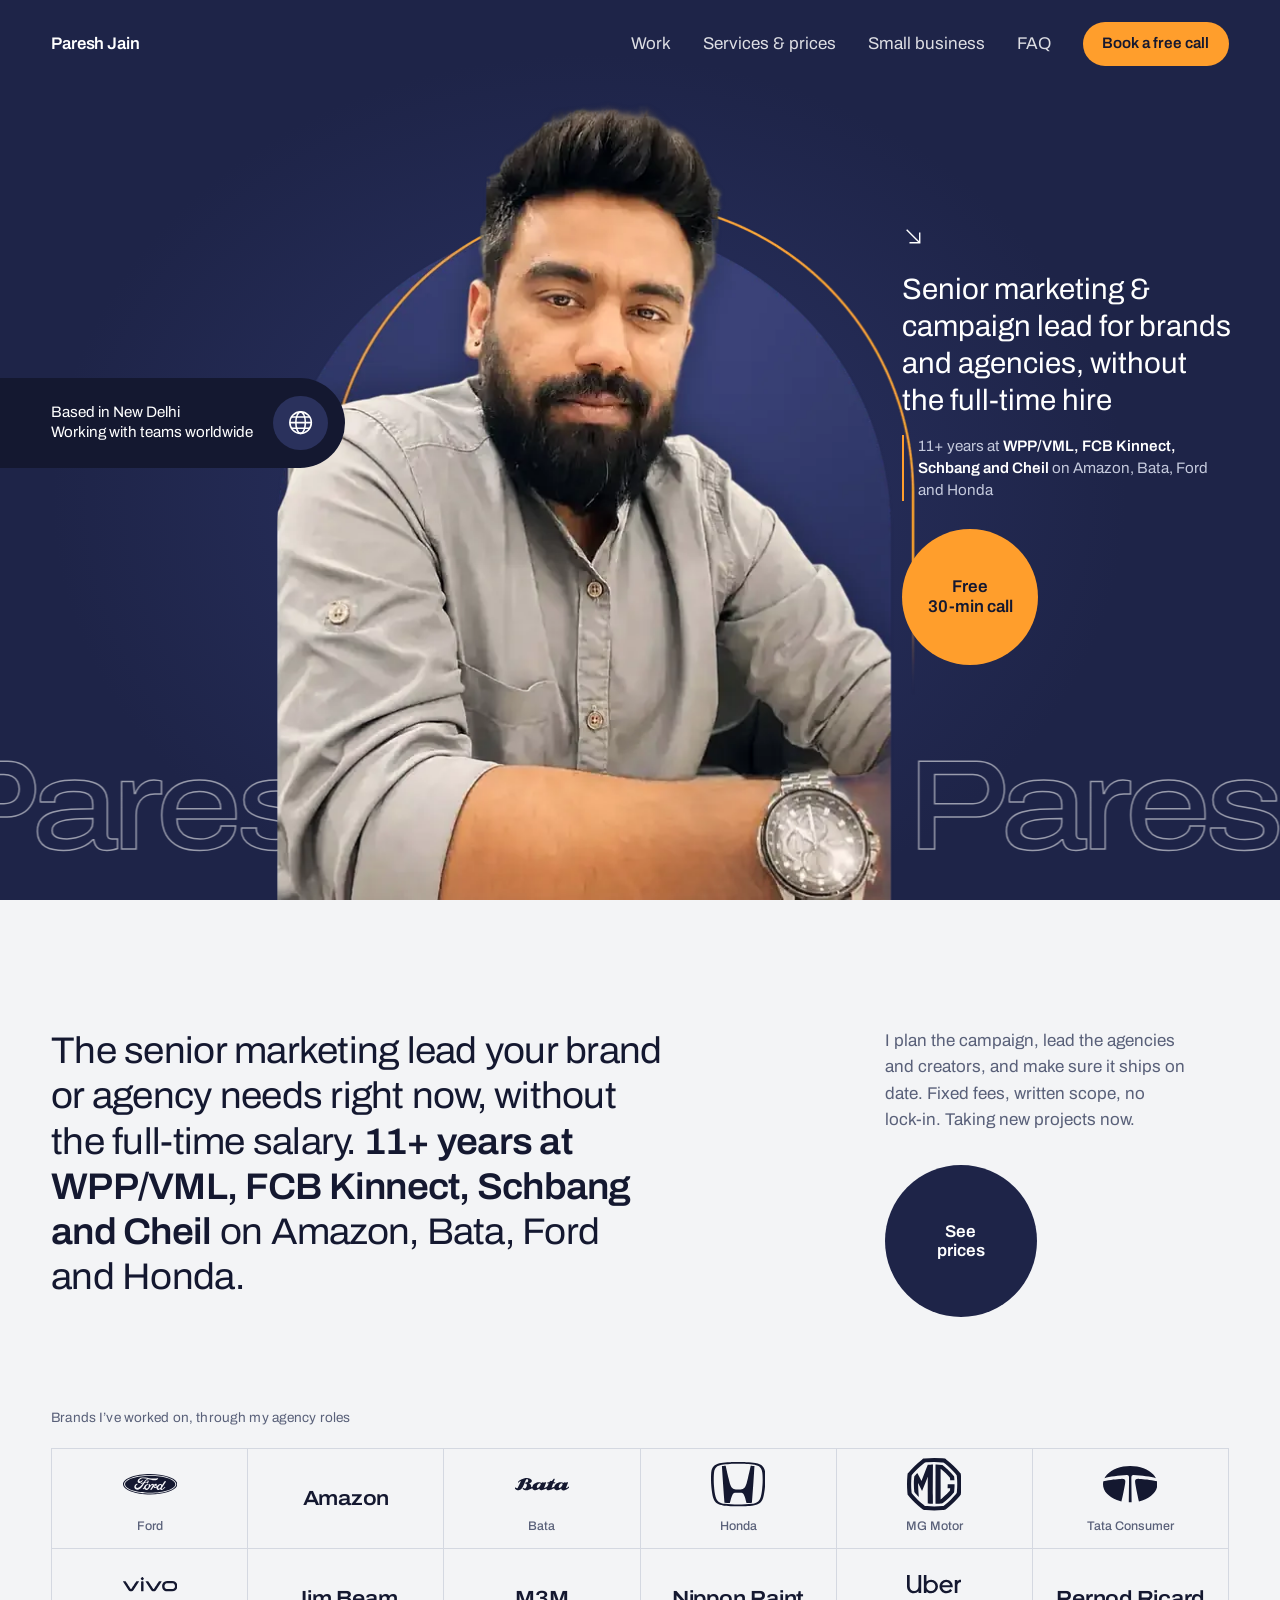
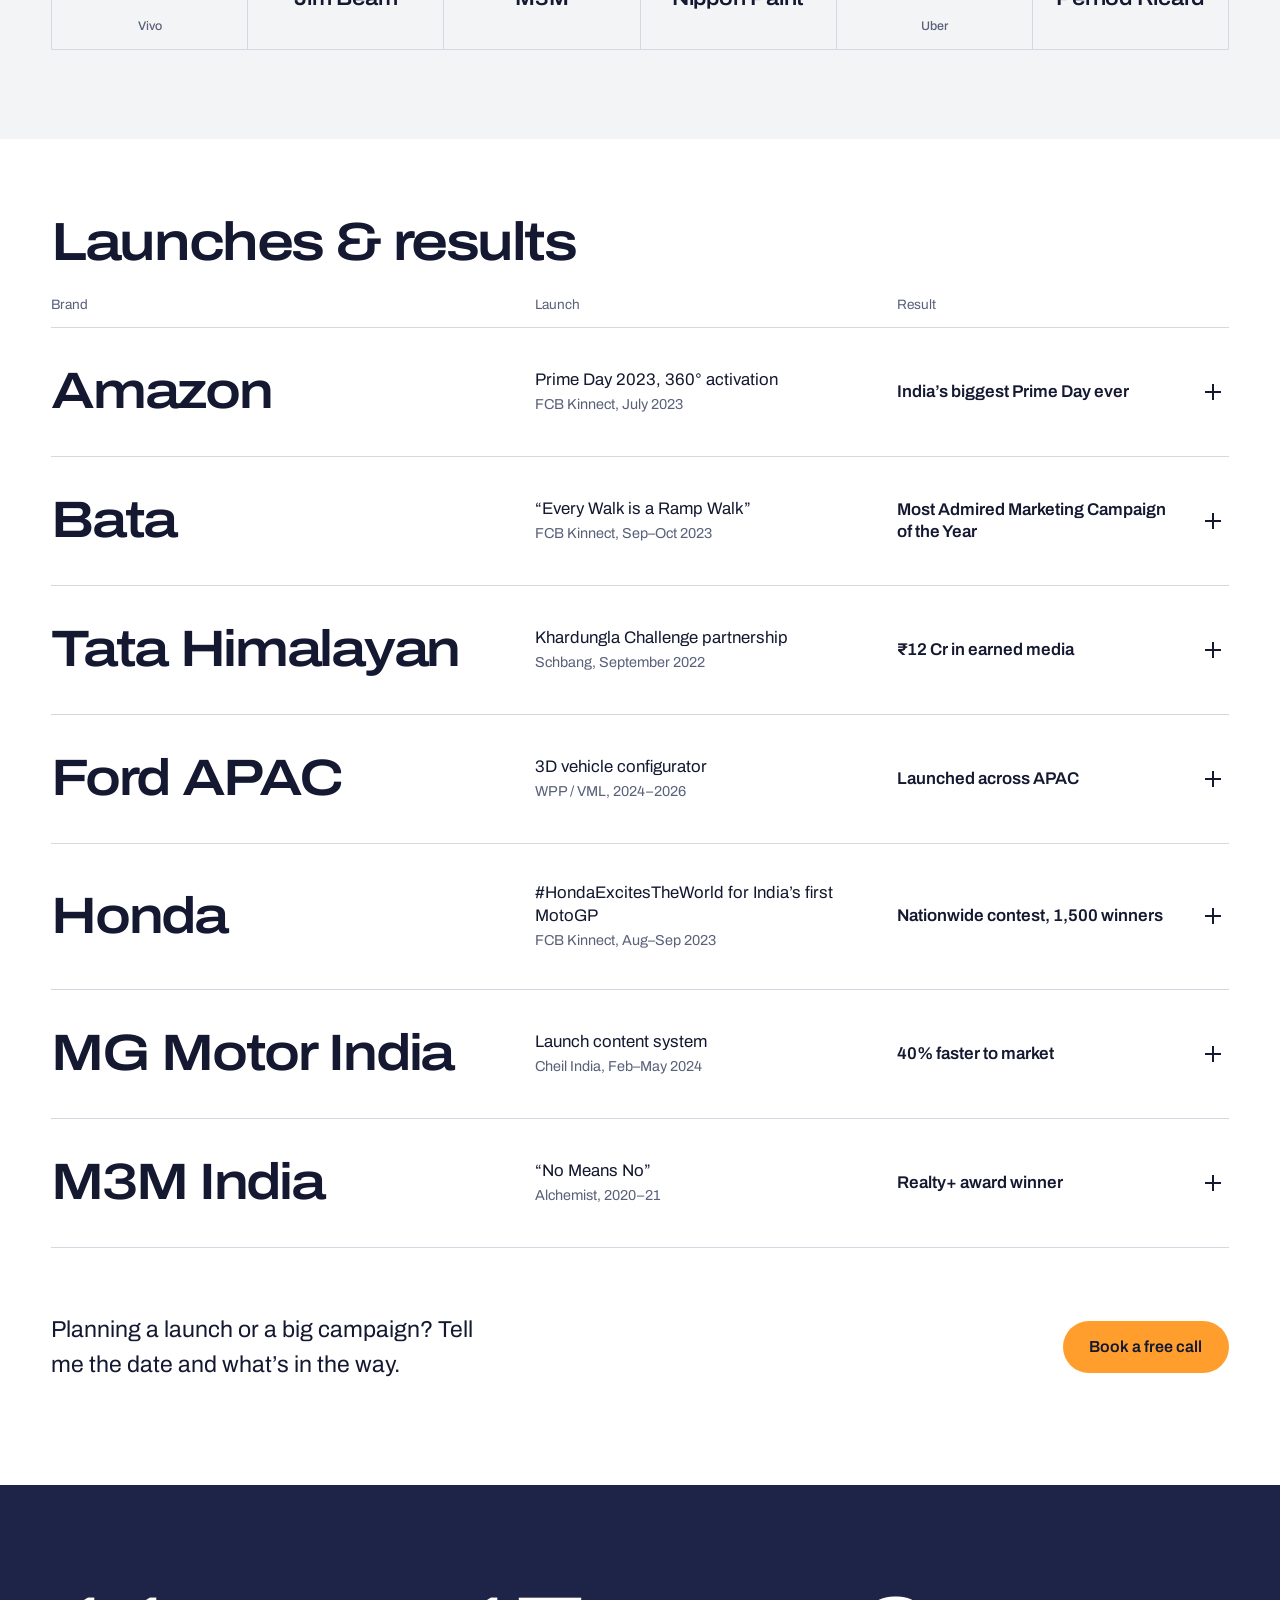
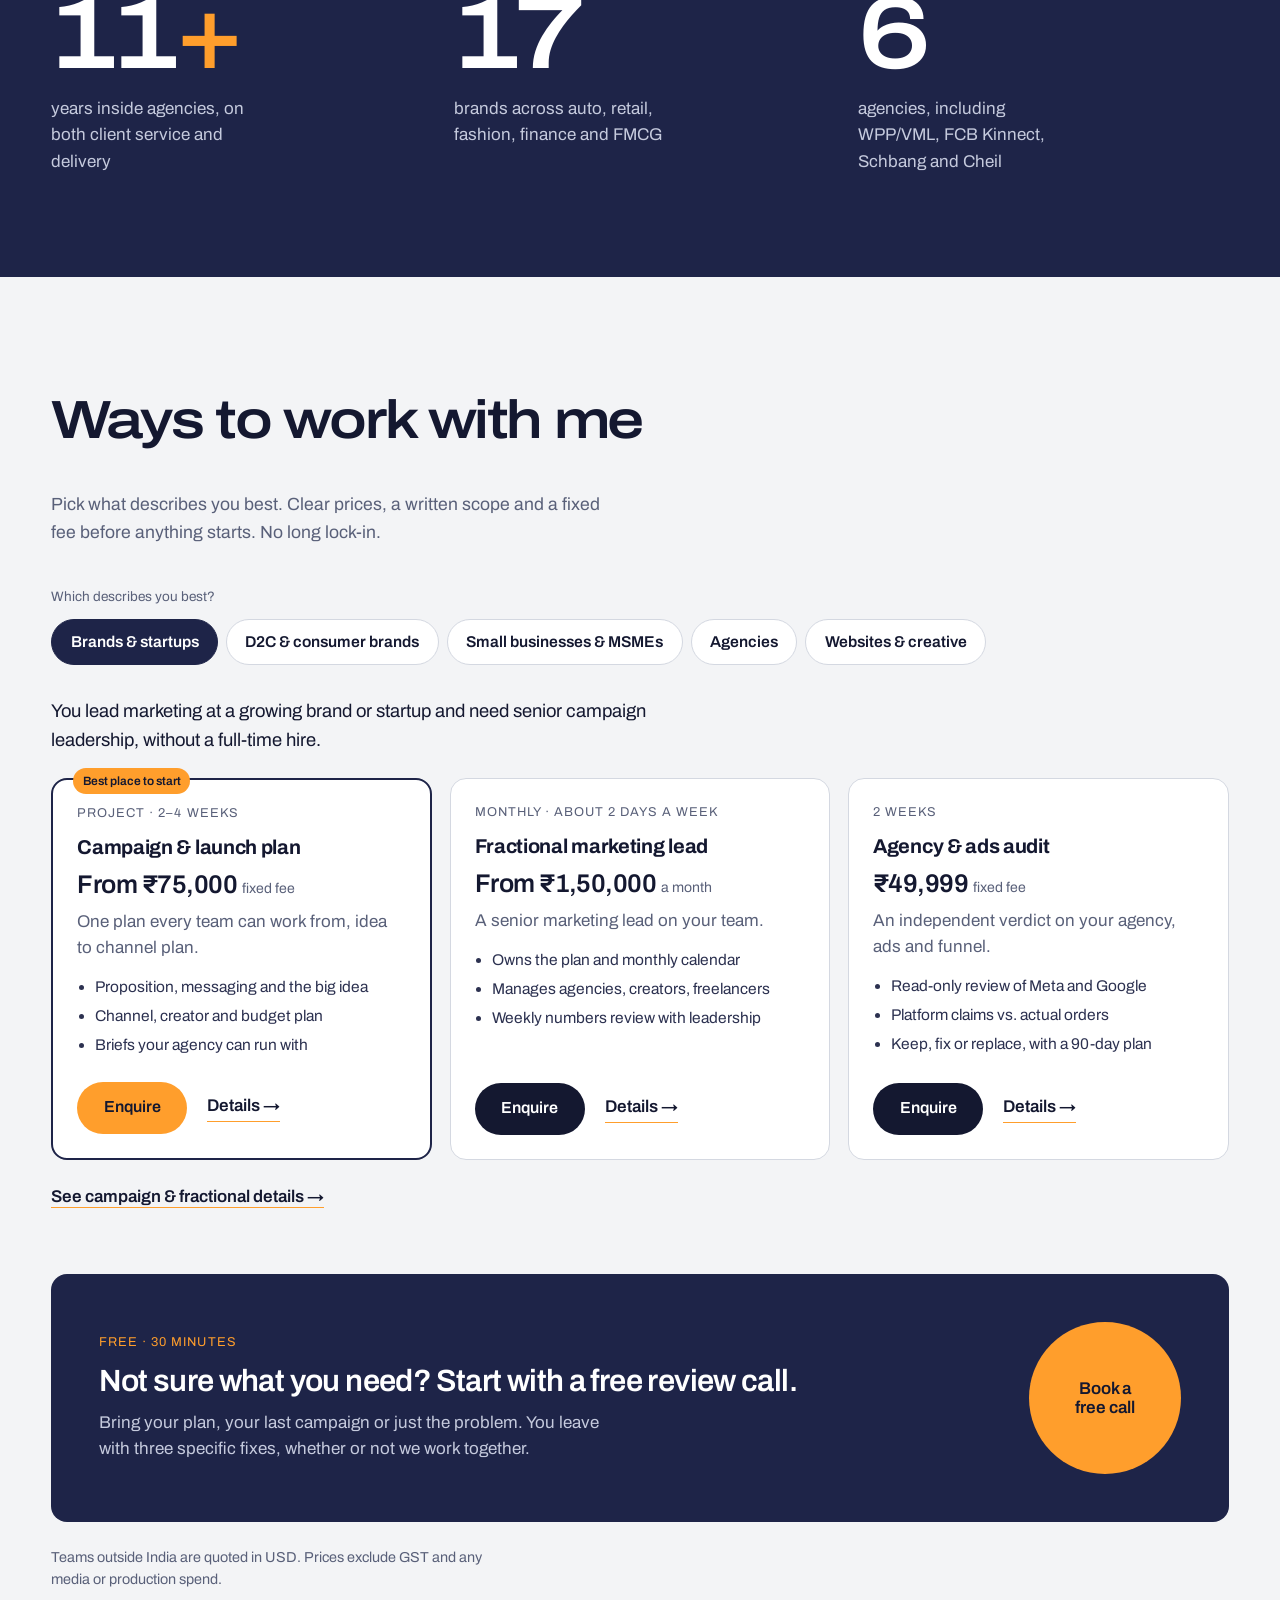
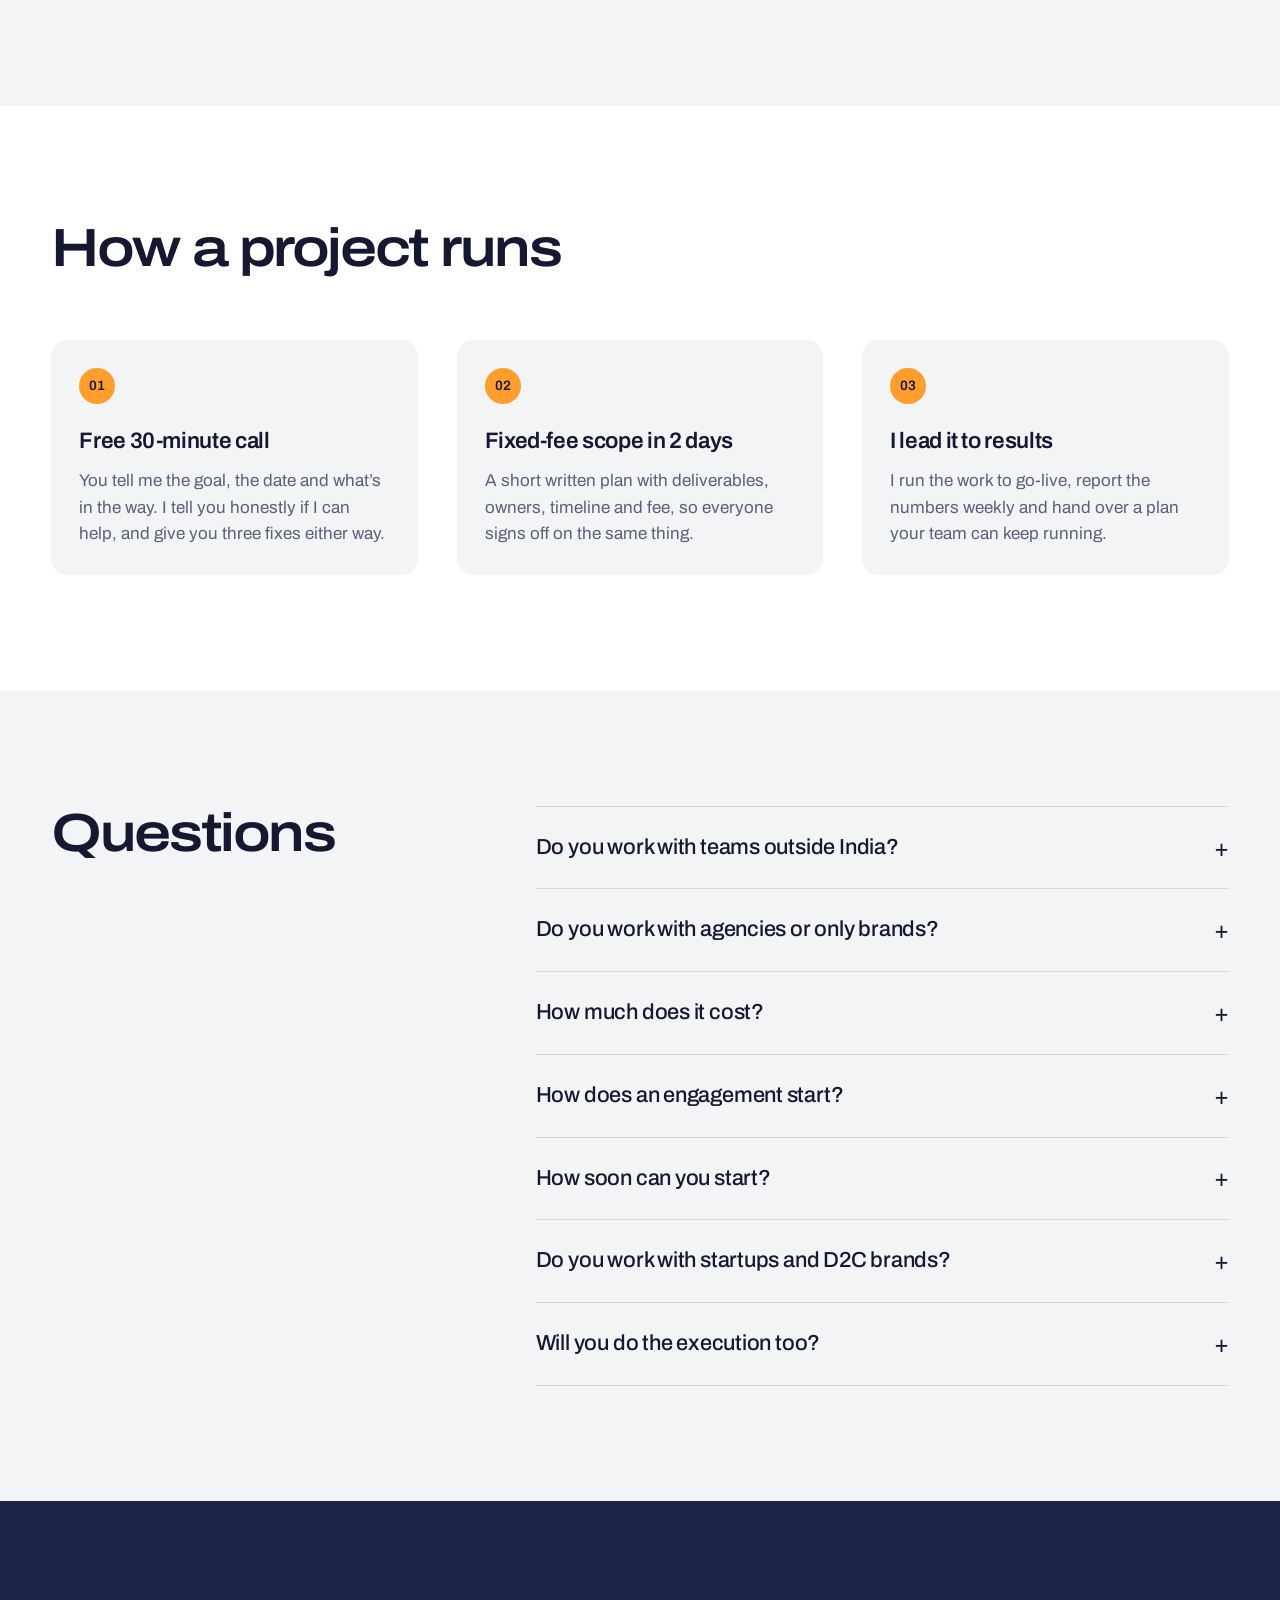
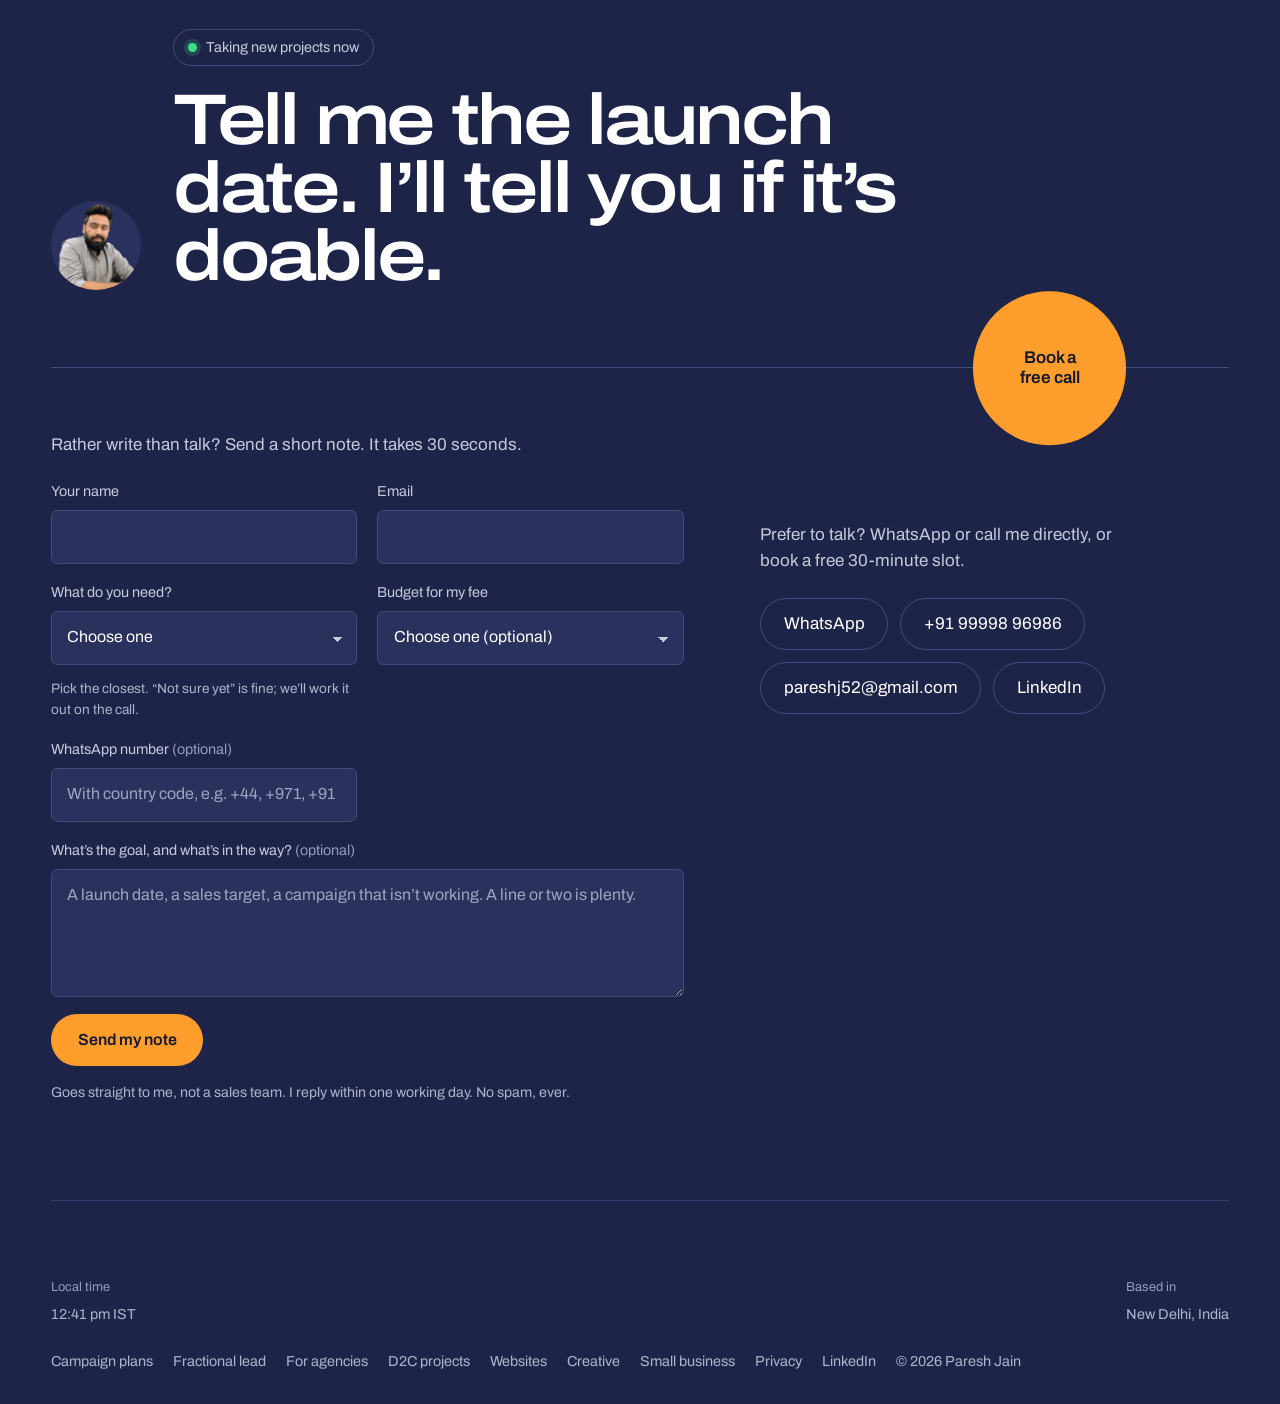
==== commit 0cc903b1: "Enquiry form: grouped 'What do you need?' options, not-sure option first, country-code hint, clearer" ====
--- a/index.html
+++ b/index.html
@@ -3,8 +3,8 @@
 <head>
 <meta charset="utf-8">
 <meta name="viewport" content="width=device-width, initial-scale=1">
-<title>Paresh Jain | Senior Marketing Partner for Business Owners</title>
-<meta name="description" content="11 years inside India’s top agencies, now on the business owner’s side. Senior marketing across 11 categories and 30+ brands. Fixed scope, no junior hand-offs. Free 30-min call.">
+<title>Paresh Jain | Freelance Marketing &amp; Campaign Lead, New Delhi</title>
+<meta name="description" content="Senior marketing and campaign lead for brands, D2C, small businesses and agencies. 11+ years at WPP/VML, FCB Kinnect, Schbang and Cheil. Fixed-price packages from ₹4,999. Free 30-minute call.">
 <link rel="canonical" href="https://www.pareshjain.com/">
 <link rel="icon" href="assets/favicon.svg" type="image/svg+xml">
 <meta name="theme-color" content="#1E2448">
@@ -13,8 +13,8 @@
 <meta property="og:locale" content="en_IN">
 <meta property="og:site_name" content="Paresh Jain">
 <meta property="og:url" content="https://www.pareshjain.com/">
-<meta property="og:title" content="Paresh Jain | Senior Marketing Partner for Business Owners">
-<meta property="og:description" content="11 years inside India’s top agencies, now on the business owner’s side. Senior marketing across 11 categories and 30+ brands. Fixed scope, no junior hand-offs. Free 30-min call.">
+<meta property="og:title" content="Paresh Jain | Freelance Marketing &amp; Campaign Lead">
+<meta property="og:description" content="Senior campaign leadership for brands and agencies. Work for Amazon, Bata, Ford, Honda and Tata. Free 30-minute review call.">
 <meta property="og:image" content="https://www.pareshjain.com/assets/og-image.png">
 <meta property="og:image:width" content="1200">
 <meta property="og:image:height" content="630">
@@ -32,14 +32,10 @@
 
 <script type="application/ld+json">
 {"@context":"https://schema.org","@graph":[
- {"@type":"Person","@id":"https://www.pareshjain.com/#paresh","name":"Paresh Jain","url":"https://www.pareshjain.com/","image":"https://www.pareshjain.com/assets/paresh-jain-cutout.webp","jobTitle":"Senior marketing partner for business owners","description":"11 years inside WPP/VML, FCB Kinnect, Schbang, Cheil and Alchemist across 11 categories and 30+ brands; independent since October 2026.","address":{"@type":"PostalAddress","addressLocality":"New Delhi","addressCountry":"IN"},"sameAs":["https://www.linkedin.com/in/paresh-jain-662b7589/"],"alumniOf":[{"@type":"Organization","name":"WPP / VML"},{"@type":"Organization","name":"FCB Kinnect"},{"@type":"Organization","name":"Schbang"},{"@type":"Organization","name":"Cheil India"},{"@type":"Organization","name":"Alchemist Marketing & Talent Solutions"}]},
+ {"@type":"Person","@id":"https://www.pareshjain.com/#paresh","name":"Paresh Jain","url":"https://www.pareshjain.com/","image":"https://www.pareshjain.com/assets/paresh-jain-cutout.webp","jobTitle":"Freelance marketing and campaign lead","address":{"@type":"PostalAddress","addressLocality":"New Delhi","addressCountry":"IN"},"sameAs":["https://www.linkedin.com/in/paresh-jain-662b7589/"],"alumniOf":[{"@type":"Organization","name":"WPP / VML"},{"@type":"Organization","name":"FCB Kinnect"},{"@type":"Organization","name":"Schbang"},{"@type":"Organization","name":"Cheil India"}]},
  {"@type":"ProfessionalService","name":"Paresh Jain","url":"https://www.pareshjain.com/","founder":{"@id":"https://www.pareshjain.com/#paresh"},"areaServed":"Worldwide","priceRange":"₹4,999–₹1,50,000","address":{"@type":"PostalAddress","addressLocality":"New Delhi","addressCountry":"IN"},"telephone":"+91-9999896986","serviceType":["Marketing and campaign strategy","Integrated campaign leadership","Fractional marketing lead","Agency pitch and account cover","Small business marketing packages","Website development (Shopify, WordPress, AI websites)","Creative services (brand, social, ad creatives)"]},
  {"@type":"FAQPage","mainEntity":[
-  {"@type":"Question","name":"Why work with you instead of an agency?","acceptedAnswer":{"@type":"Answer","text":"You get one senior person who has spent 11 years inside agencies, working on your side. I plan, decide and stay on the work myself, I don't sell media or take commission, and everything is agreed in writing at a fixed price."}},
-  {"@type":"Question","name":"Do you have experience in my industry?","acceptedAnswer":{"@type":"Answer","text":"Probably, or in one close to it. I've worked across 11 categories and 30+ brands: automobile, e-commerce, FMCG, finance and fintech, real estate, fashion and lifestyle, mobile phones, technology, alcohol, hospitality and education."}},
-  {"@type":"Question","name":"Can you work with the agency or freelancers I already have?","acceptedAnswer":{"@type":"Answer","text":"Yes, and that's often the best place to start. I brief and steer your current agency and freelancers so you get more from what you already pay for."}},
-  {"@type":"Question","name":"I've been let down by an agency before. How is this different?","acceptedAnswer":{"@type":"Answer","text":"You deal with me from the first call to the results, not an account team that changes every few months. You get a written scope and fixed fee before anything starts, numbers you can check, and no long lock-in."}},
-    {"@type":"Question","name":"Do you work with teams outside India?","acceptedAnswer":{"@type":"Answer","text":"Yes. I work remotely with brand and agency teams anywhere, and I am based in New Delhi for anything that needs to happen on the ground in India."}},
+  {"@type":"Question","name":"Do you work with teams outside India?","acceptedAnswer":{"@type":"Answer","text":"Yes. I work remotely with brand and agency teams anywhere, and I am based in New Delhi for anything that needs to happen on the ground in India."}},
   {"@type":"Question","name":"Do you work with agencies or only brands?","acceptedAnswer":{"@type":"Answer","text":"Both. Brands bring me in to run a launch end to end. Agencies bring me in to lead a pitch, steady a live account or cover a delivery gap."}},
   {"@type":"Question","name":"How does an engagement start?","acceptedAnswer":{"@type":"Answer","text":"Book a free 30-minute review call or send a short note. If there is a fit, I send a written scope with a fixed fee within two working days."}},
   {"@type":"Question","name":"How much does it cost?","acceptedAnswer":{"@type":"Answer","text":"Campaign and launch plans start at Rs 75,000 as a fixed fee. A fractional marketing lead role starts at Rs 1,50,000 a month for about two days a week. Agency pitch and account cover starts at Rs 15,000 a day. Small business and MSME packages start at Rs 4,999, fixed-price D2C projects at Rs 49,999, websites from Rs 24,999 and creative packages from Rs 24,999. The first call is free."}}
@@ -128,7 +124,7 @@
 .marquee{position:absolute;left:0;right:0;bottom:clamp(1rem,4vh,3rem);white-space:nowrap;pointer-events:none;user-select:none}
 .marquee-track{display:inline-flex;will-change:transform}
 .marquee-track span{font-size:clamp(5rem,15vw,15rem);line-height:.9;font-weight:500;letter-spacing:-.045em;font-variation-settings:"wdth" 104;padding-right:.35em}
-.hero h1.role em{font-style:normal;color:var(--saffron)}
+.hero h1{position:absolute;width:1px;height:1px;overflow:hidden;clip:rect(0 0 0 0)}
 .hero-mobile{display:none}
 
 @media (max-width:900px){
@@ -167,6 +163,7 @@
 .intro-side p{color:var(--muted);margin:0 0 2rem;max-width:30ch}
 .brands{margin-top:clamp(3.5rem,7vw,6rem);border-top:1px solid var(--line);padding-top:1.5rem;display:grid;grid-template-columns:12rem 1fr;gap:1.5rem;align-items:baseline}
 .brands p{margin:0}.brands-label{margin:0}
+.brand-list{list-style:none;margin:0;padding:0;display:flex;flex-wrap:wrap;gap:.35rem 1.6rem;font-size:clamp(1.15rem,1.8vw,1.6rem);font-weight:500;letter-spacing:-.01em;color:#3A4060}
 @media (max-width:900px){.intro-grid{grid-template-columns:1fr}.brands{grid-template-columns:1fr;gap:.75rem}}
 
 /* ---------- Work list ---------- */
@@ -235,7 +232,16 @@
 /* ---------- Services ---------- */
 .sec{padding:clamp(5rem,9vw,8rem) 0}
 .sec h2{font-size:clamp(2rem,4.2vw,3.75rem);line-height:1.02;letter-spacing:-.035em;font-weight:500;margin:0 0 clamp(2.5rem,5vw,4rem);max-width:18ch;text-wrap:balance}
+.svc{display:grid;grid-template-columns:repeat(3,minmax(0,1fr));border-top:1.5px solid var(--ink)}
+.svc article{padding:2rem 2rem 2.5rem 0;border-right:1px solid var(--line)}
+.svc article+article{padding-left:2rem}
+.svc article:last-child{border-right:0;padding-right:0}
+.svc h3{font-size:1.5rem;line-height:1.15;letter-spacing:-.02em;margin:0 0 .9rem;font-weight:600}
+.svc p{margin:0 0 1.25rem;color:var(--muted)}
+.svc ul{margin:0 0 1.25rem;padding-left:1.1rem;color:#2C3150}
+.svc li{margin-bottom:.3rem}
 .fit{border-top:1px dashed var(--line);padding-top:1rem;color:var(--ink)!important;font-size:.95rem}
+@media (max-width:900px){.svc{grid-template-columns:1fr}.svc article,.svc article+article{padding:1.75rem 0;border-right:0;border-bottom:1px solid var(--line)}}
 
 .process{background:var(--paper-2)}
 .steps{list-style:none;margin:0;padding:0;display:grid;grid-template-columns:repeat(3,minmax(0,1fr));gap:clamp(1.5rem,3vw,3rem);counter-reset:s}
@@ -280,6 +286,7 @@
 textarea{min-height:8rem;resize:vertical}
 .form-foot{grid-column:1/-1;display:flex;flex-wrap:wrap;align-items:center;gap:1rem 1.5rem}
 .form-foot small{color:#AEB4CC}
+.field .hint{display:block;margin-top:.4rem;font-size:.85rem;color:#AEB4CC}
 .hp{position:absolute;left:-9999px;width:1px;height:1px;overflow:hidden}
 @media (max-width:900px){.contact-grid{grid-template-columns:1fr}.contact-side{padding-top:0}.rule{margin:4.5rem 0 5.5rem}.rule .orb{--s:7.25rem;right:0}}
 @media (max-width:560px){form{grid-template-columns:1fr}}
@@ -308,6 +315,10 @@
 .tier{font-size:.8rem;letter-spacing:.08em;text-transform:uppercase;color:var(--muted)!important;margin:0 0 .6rem!important}
 .price{font-size:1.9rem;font-weight:600;letter-spacing:-.02em;color:var(--ink)!important;margin:0 0 1rem!important;line-height:1.1}
 .price small{font-size:.95rem;font-weight:400;color:var(--muted);letter-spacing:0}
+.svc article{display:flex;flex-direction:column}
+.svc article .btn{margin-top:auto;align-self:flex-start}
+.svc article.pick{position:relative}
+.svc article.pick::before{content:"Most popular";position:absolute;top:-.8rem;left:2rem;background:var(--saffron);color:var(--ink);font-size:.75rem;font-weight:600;padding:.25rem .6rem;border-radius:999px}
 .btn-ink{background:var(--ink);color:var(--white)}
 .btn-ink:hover{background:var(--indigo-2)}
 .freebie{margin-top:clamp(2.5rem,5vw,4rem);background:var(--indigo);color:var(--white);border-radius:1rem;padding:clamp(1.75rem,4vw,3rem);display:grid;grid-template-columns:1fr auto;gap:2rem;align-items:center}
@@ -316,6 +327,7 @@
 .freebie .tier{color:var(--saffron)!important}
 .form-lede{grid-column:1/-1;margin:0 0 .25rem;color:#C5CADD}
 .opt{color:#959CC0;font-weight:400}
+@media (max-width:900px){.svc article.pick::before{left:0}.freebie{grid-template-columns:1fr}.freebie .orb{--s:7.5rem}}
 
 /* Hero portrait: framed arch artwork (edges are finished in the image, so no CSS fade masks) */
 .hero-photo{aspect-ratio:700/823;z-index:0}
@@ -331,15 +343,49 @@
 .marquee-track span{font-size:clamp(4rem,10vw,10rem);color:transparent;-webkit-text-stroke:1.5px rgba(255,255,255,.55);font-variation-settings:"wdth" 118}
 /* #5 Brand strip: bigger, gridded, more confident */
 .brands{grid-template-columns:1fr;gap:1.25rem;border-top:0;padding-top:0}
+.brand-list{display:grid;grid-template-columns:repeat(6,minmax(0,1fr));gap:0;border-top:1px solid var(--line);border-left:1px solid var(--line)}
+.brand-list li{display:flex;align-items:center;justify-content:center;text-align:center;min-height:5.5rem;padding:.75rem;border-right:1px solid var(--line);border-bottom:1px solid var(--line);font-size:clamp(1.05rem,1.6vw,1.4rem);font-weight:600;font-variation-settings:"wdth" 112;color:var(--ink);transition:background-color .25s}
+.brand-list li:hover{background:var(--white)}
+.brand-list li.has-logo{flex-direction:column;gap:.35rem;padding-top:.5rem}
+.brand-list li.has-logo svg{width:auto;height:3.4rem;fill:currentColor;color:var(--ink);transition:color .25s}
+.brand-list li.has-logo span{font-size:.78rem;font-weight:500;color:var(--muted);font-variation-settings:"wdth" 100;letter-spacing:0}
+.brand-list li:hover svg{color:var(--indigo-2)}
+@media (max-width:900px){.brand-list li.has-logo svg{height:2.6rem}}
+@media (max-width:900px){.brand-list{grid-template-columns:repeat(3,minmax(0,1fr))}.brand-list li{min-height:4.25rem}}
 /* #2 Section rhythm: white work band, cards for prices */
 .work{background:var(--white)}
 .work .case-row{padding-left:0}
 #services{background:var(--paper)}
+.svc{border-top:0;gap:1.25rem}
+.svc article,.svc article+article,.svc article:last-child{background:var(--white);border:1px solid var(--line);border-radius:1rem;padding:2rem 1.75rem 2rem}
+.svc article.pick{border:2px solid var(--indigo);box-shadow:0 24px 48px -24px rgba(30,36,72,.35);transform:translateY(-.75rem)}
+.svc article.pick::before{left:1.75rem}
 .process{background:var(--white)}
 .steps li{background:var(--paper);border:0;border-radius:1rem;padding:1.75rem}
 .steps li::before{display:inline-grid;place-items:center;width:2.25rem;height:2.25rem;border-radius:50%;background:var(--saffron);color:var(--ink);font-weight:600;font-size:.85rem;margin-bottom:1.25rem}
+@media (max-width:900px){.svc{gap:1rem}.svc article,.svc article+article{padding:1.75rem 1.4rem;border-bottom:1px solid var(--line)}.svc article.pick{transform:none;margin-top:.75rem}}
+.svc-ctas{margin-top:auto;display:flex;flex-wrap:wrap;align-items:center;gap:.75rem 1.25rem}
+.svc article .svc-ctas .btn{margin-top:0}
 .more-link{font-weight:600;text-decoration:none;border-bottom:1.5px solid var(--saffron);padding-bottom:.1rem}
 .more-link:hover{color:var(--indigo-2)}
+.sme{margin-top:clamp(2.5rem,5vw,4rem)}
+.sme-head{display:flex;flex-wrap:wrap;justify-content:space-between;align-items:flex-end;gap:1rem;margin-bottom:1.5rem}
+.sme-links{display:flex;flex-wrap:wrap;gap:.5rem 1.5rem}
+.sme-head h3{margin:0;font-size:clamp(1.4rem,2.4vw,2rem);line-height:1.15;letter-spacing:-.02em;font-weight:600;max-width:26ch}
+.sme-grid{display:grid;grid-template-columns:repeat(4,minmax(0,1fr));gap:1rem}
+.sme-card{display:flex;flex-direction:column;gap:.3rem;text-decoration:none;background:var(--white);border:1px solid var(--line);border-radius:1rem;padding:1.35rem;transition:border-color .2s,transform .2s}
+.sme-card:hover{border-color:var(--indigo);transform:translateY(-2px)}
+.sme-card.pick{border:2px solid var(--indigo)}
+.sme-card span{font-size:.78rem;letter-spacing:.08em;text-transform:uppercase;color:var(--muted)}
+.sme-card b{font-size:1.15rem;letter-spacing:-.01em}
+.sme-card em{font-style:normal;font-size:1.5rem;font-weight:600;letter-spacing:-.02em}
+.sme-card em small{font-size:.85rem;font-weight:400;color:var(--muted)}
+.sme-card i{font-style:normal;color:var(--muted);font-size:.95rem}
+.sme-grid.three{grid-template-columns:repeat(3,minmax(0,1fr))}
+.sme-grid{grid-template-columns:repeat(5,minmax(0,1fr))}
+@media (max-width:1200px){.sme-grid{grid-template-columns:repeat(3,minmax(0,1fr))}}
+@media (max-width:1000px){.sme-grid,.sme-grid.three{grid-template-columns:repeat(2,minmax(0,1fr))}}
+@media (max-width:560px){.sme-grid,.sme-grid.three{grid-template-columns:1fr}}
 /* Persona tabs (Ways to work with me) */
 .plabel{font-size:.85rem;color:var(--muted);margin:0 0 .75rem}
 .ptabs{display:flex;flex-wrap:wrap;gap:.5rem;margin-bottom:2rem}
@@ -367,100 +413,6 @@
 .pnote{margin:.5rem 0 0;color:var(--muted);font-size:.9rem}
 @media (max-width:1000px){.pgrid{grid-template-columns:repeat(2,minmax(0,1fr))}}
 @media (max-width:640px){.pgrid{grid-template-columns:1fr}.ptabs{flex-wrap:nowrap;overflow-x:auto;margin:0 calc(var(--g)*-1) 1.75rem;padding:0 var(--g) .35rem;scrollbar-width:none}.ptabs::-webkit-scrollbar{display:none}.ptab{flex:0 0 auto}}
-/* Logo wall (logos from Paresh's portfolio) */
-.logo-wall{list-style:none;margin:0;padding:0;display:grid;grid-template-columns:repeat(auto-fill,minmax(8.75rem,1fr));gap:1px;background:var(--line);border:1px solid var(--line)}
-.logo-wall li{background:var(--white);display:flex;align-items:center;justify-content:center;height:5.25rem;padding:.9rem}
-.logo-wall img{max-width:82%;max-height:2.6rem;width:auto;height:auto;object-fit:contain;filter:grayscale(1) contrast(1.05);opacity:.8;transition:filter .25s,opacity .25s}
-.logo-wall li:hover img{filter:none;opacity:1}
-.logo-wall li.tall img{max-height:3.6rem}
-.gallery .fit img{object-fit:contain;background:var(--white)}
-.logo-wall.ag{grid-template-columns:repeat(auto-fill,minmax(10rem,1fr))}
-.logo-wall.ag img{max-height:2.2rem}
-.ag-label{margin-top:2rem!important}
-@media (max-width:640px){.logo-wall{grid-template-columns:repeat(3,minmax(0,1fr))}.logo-wall li{height:4.25rem;padding:.6rem}.logo-wall img{max-height:2rem}}
-.sub-h{font-size:clamp(1.5rem,2.6vw,2.2rem);letter-spacing:-.03em;font-weight:600;font-variation-settings:"wdth" 112;margin:clamp(3rem,6vw,4.5rem) 0 0}
-/* Creative gallery */
-.gallery{display:grid;grid-template-columns:repeat(6,minmax(0,1fr));gap:1rem;margin-top:1.5rem}
-.gallery figure{margin:0;background:var(--white);border:1px solid var(--line);border-radius:1rem;overflow:hidden;display:flex;flex-direction:column}
-.gallery img{width:100%;height:15rem;object-fit:cover;display:block;background:var(--paper-2)}
-.gallery figcaption{padding:.8rem 1rem 1rem;font-size:.92rem;color:var(--muted);line-height:1.4}
-.gallery figcaption b{display:block;color:var(--ink);font-size:1rem}
-.gallery .w2{grid-column:span 2}.gallery .w3{grid-column:span 3}.gallery .w4{grid-column:span 4}
-.gallery-note{font-size:.85rem;color:var(--muted);margin:1rem 0 0}
-@media (max-width:900px){.gallery{grid-template-columns:1fr 1fr}.gallery .w2,.gallery .w3,.gallery .w4{grid-column:span 1}.gallery .wide{grid-column:span 2}.gallery img{height:12rem}}
-@media (max-width:560px){.gallery{grid-template-columns:1fr}.gallery .wide{grid-column:span 1}}
-/* ===== Trusted-partner positioning sections ===== */
-.eyebrow{font-size:.8rem;letter-spacing:.1em;text-transform:uppercase;color:var(--muted);font-weight:600;margin:0 0 1rem}
-.eyebrow::before{content:"";display:inline-block;width:1.5rem;height:2px;background:var(--saffron);vertical-align:middle;margin-right:.6rem}
-.hero h1.role{font-size:clamp(1.55rem,2.5vw,2.35rem);line-height:1.18;letter-spacing:-.025em;font-weight:600;font-variation-settings:"wdth" 108;margin:0 0 1.1rem}
-.why{background:var(--white)}
-.compare{border:1px solid var(--line);border-radius:1rem;overflow:hidden}
-.cmp-head,.cmp-row{display:grid;grid-template-columns:minmax(0,.8fr) minmax(0,1fr) minmax(0,1.15fr)}
-.cmp-head span{padding:1rem 1.4rem;font-size:.85rem;font-weight:600;letter-spacing:.06em;text-transform:uppercase;color:var(--muted);background:var(--paper)}
-.cmp-head span:last-child{background:var(--indigo);color:var(--saffron)}
-.cmp-row{border-top:1px solid var(--line)}
-.cmp-row span{padding:1.15rem 1.4rem;line-height:1.45}
-.cmp-k{font-weight:600}
-.cmp-a{color:var(--muted)}
-.cmp-b{background:#F6F7FB;color:var(--ink);font-weight:500;position:relative;padding-left:2.9rem!important}
-.cmp-b::before{content:"";position:absolute;left:1.35rem;top:1.45rem;width:.85rem;height:.45rem;border-left:2.5px solid var(--saffron);border-bottom:2.5px solid var(--saffron);transform:rotate(-45deg)}
-.compare i{position:absolute;width:1px;height:1px;overflow:hidden;clip:rect(0 0 0 0);font-style:normal}
-@media (max-width:820px){
-  .cmp-head{display:none}
-  .cmp-row{grid-template-columns:1fr;padding:1.1rem 1.1rem 1.2rem}
-  .cmp-row span{padding:.25rem 0}
-  .cmp-k{font-size:1.1rem;margin-bottom:.35rem}
-  .cmp-b{background:transparent;padding:.25rem 0 .25rem 1.6rem!important}
-  .cmp-b::before{left:.1rem;top:.65rem}
-  .compare i{position:static;width:auto;height:auto;clip:auto;overflow:visible;display:block;font-size:.75rem;letter-spacing:.06em;text-transform:uppercase;color:var(--muted);font-weight:600}
-  .cmp-b i{color:var(--indigo)}
-}
-.exp{background:var(--paper)}
-.cats{display:grid;grid-template-columns:repeat(4,minmax(0,1fr));gap:1rem}
-.cat{background:var(--white);border:1px solid var(--line);border-radius:1rem;padding:1.35rem 1.35rem 1.4rem;display:flex;flex-direction:column}
-.cat h3{margin:0 0 1rem;font-size:1.1rem;letter-spacing:-.01em}
-.cat-logos{display:flex;flex-wrap:wrap;align-items:center;gap:.9rem 1.2rem;min-height:2.6rem;margin-bottom:.9rem}
-.cat-logos img{height:2.1rem;width:auto;max-width:7.5rem;object-fit:contain;filter:grayscale(1);opacity:.85;transition:filter .25s,opacity .25s}
-.cat-logos img.t{height:3.1rem}
-.cat:hover .cat-logos img{filter:none;opacity:1}
-.cat p{margin:auto 0 0;color:var(--muted);font-size:.93rem;line-height:1.45}
-.cat-cta{background:var(--indigo);border-color:var(--indigo);color:var(--white)}
-.cat-cta p{color:#C5CADD;margin:0 0 1.1rem}
-.cat-cta .btn{align-self:flex-start;margin-top:auto}
-.agencies{margin-top:2.5rem}
-.agencies .label{margin-bottom:.9rem}
-.agencies .logo-wall.ag{grid-template-columns:repeat(5,minmax(0,1fr))}
-@media (max-width:640px){.agencies .logo-wall.ag{grid-template-columns:repeat(2,minmax(0,1fr))}.agencies .logo-wall.ag li:last-child{grid-column:span 2}}
-@media (max-width:1100px){.cats{grid-template-columns:repeat(3,minmax(0,1fr))}}
-@media (max-width:820px){.cats{grid-template-columns:repeat(2,minmax(0,1fr))}}
-@media (max-width:520px){.cats{grid-template-columns:1fr}}
-.more-cats{display:none;margin-top:1rem}
-.more-cats[hidden]{display:none!important}
-@media (max-width:700px){.cats.short .cat:nth-child(n+6):not(.cat-cta){display:none}.more-cats{display:inline-flex}}
-.num-grid{grid-template-columns:repeat(4,minmax(0,1fr))}
-.num b{font-size:clamp(3rem,6vw,6rem)}
-@media (max-width:900px){.num-grid{grid-template-columns:repeat(2,minmax(0,1fr));gap:2rem 1.25rem}}
-.about{background:var(--white)}
-.about-grid{display:grid;grid-template-columns:minmax(0,.8fr) minmax(0,1.2fr);gap:clamp(2rem,6vw,6rem);align-items:start}
-.about-photo{background:var(--indigo);border-radius:1.25rem;overflow:hidden;position:sticky;top:5.5rem}
-.about-photo img{width:100%;height:auto;display:block}
-.about-text h2{margin-bottom:1.5rem}
-.about-text>p{color:#2C3150;font-size:1.1rem;max-width:56ch}
-.about-text>p.eyebrow{font-size:.8rem;color:var(--muted)}
-.timeline{list-style:none;margin:2rem 0 1.5rem;padding:0;border-left:2px solid var(--line)}
-.timeline li{display:grid;grid-template-columns:6.5rem 1fr;gap:1rem;padding:.65rem 0 .65rem 1.25rem;position:relative}
-.timeline li::before{content:"";position:absolute;left:-.42rem;top:1.05rem;width:.7rem;height:.7rem;border-radius:50%;background:var(--white);border:2px solid var(--indigo)}
-.timeline li:first-child::before{background:var(--saffron);border-color:var(--saffron)}
-.timeline b{font-weight:600;font-variant-numeric:tabular-nums}
-.timeline span{color:var(--muted)}
-@media (max-width:900px){.about-grid{grid-template-columns:1fr}.about-photo{position:static;max-width:22rem}.timeline li{grid-template-columns:1fr;gap:.1rem}}
-.promises{display:grid;grid-template-columns:repeat(4,minmax(0,1fr));gap:1rem;margin-bottom:1rem}
-.promises div{background:var(--white);border:1px solid var(--line);border-radius:1rem;padding:1.4rem;border-top:3px solid var(--saffron)}
-.promises h3{margin:0 0 .5rem;font-size:1.15rem}
-.promises p{margin:0;color:var(--muted)}
-@media (max-width:1000px){.promises{grid-template-columns:repeat(2,minmax(0,1fr))}}
-@media (max-width:560px){.promises{grid-template-columns:1fr}}
-.process .sub-h{margin-bottom:1.5rem}
 /* #7 Contact: availability badge */
 .contact-head{align-items:flex-end}
 .avail{display:inline-flex;align-items:center;gap:.55rem;margin:0 0 1.25rem;padding:.4rem .9rem;border:1px solid #454C7A;border-radius:999px;font-size:.9rem;color:#C5CADD}
@@ -488,10 +440,10 @@
   <div class="wrap">
     <a class="brand" href="#top">Paresh Jain</a>
     <nav class="nav" aria-label="Main">
-      <a href="#why">Why me</a>
       <a href="#work">Work</a>
-      <a href="#about">About</a>
       <a class="mob-keep" href="#services"><span class="lg">Services &amp; prices</span><span class="sm">Services</span></a>
+      <a href="services/small-business-marketing.html">Small business</a>
+      <a href="#faq">FAQ</a>
       <a class="btn btn-sun" href="https://calendar.google.com/calendar/u/0/appointments/schedules/AcZssZ1380Zcu-WXHLTQi5dZqrbtbLfTN_Pl_yzwDjDL7QWRDAgHdRhg_jQIUqrLBvdR7pw_g4_Txei-" target="_blank" rel="noopener" data-track="nav_call">Book a free call</a>
     </nav>
   </div>
@@ -510,6 +462,7 @@
 
 <main id="main">
   <section class="hero" id="top">
+    <h1>Paresh Jain, freelance marketing and campaign lead in New Delhi</h1>
     <div class="hero-photo"><img src="assets/paresh-jain-hero-1400.webp" srcset="assets/paresh-jain-hero-700.webp 700w, assets/paresh-jain-hero-1400.webp 1400w" sizes="(max-width:900px) 26rem, 46vw" alt="Paresh Jain" width="700" height="823" fetchpriority="high"></div>
 
     <div class="hero-left">
@@ -521,15 +474,15 @@
 
     <div class="hero-right">
       <svg class="arrow" viewBox="0 0 24 24" fill="none" stroke="#fff" stroke-width="1.5" aria-hidden="true"><path d="M5 5l14 14M19 8v11H8"/></svg>
-      <h1 class="role">11 years inside India’s top agencies. Now on <em>your</em> side of the table.</h1>
-      <p class="proof">Senior marketing partner for business owners. <b>30+ brands across 11 categories</b>, from Amazon, Ford and Honda to Tata and CoinDCX.</p>
+      <p class="role">Senior marketing &amp; campaign lead for brands and agencies, without the full-time hire</p>
+      <p class="proof">11+ years at <b>WPP/VML, FCB Kinnect, Schbang and Cheil</b> on Amazon, Bata, Ford and Honda</p>
       <a class="orb orb-sun magnetic" href="https://calendar.google.com/calendar/u/0/appointments/schedules/AcZssZ1380Zcu-WXHLTQi5dZqrbtbLfTN_Pl_yzwDjDL7QWRDAgHdRhg_jQIUqrLBvdR7pw_g4_Txei-" target="_blank" rel="noopener" data-track="hero_orb_call"><span>Free<br>30-min call</span></a>
     </div>
 
     <div class="hero-mobile">
       <a class="btn btn-sun" href="https://calendar.google.com/calendar/u/0/appointments/schedules/AcZssZ1380Zcu-WXHLTQi5dZqrbtbLfTN_Pl_yzwDjDL7QWRDAgHdRhg_jQIUqrLBvdR7pw_g4_Txei-" target="_blank" rel="noopener" data-track="hero_m_call">Book a free call</a>
       <a class="btn btn-line" href="https://wa.me/919999896986?text=Hi%20Paresh%2C%20I%20saw%20your%20site%20and%20want%20to%20talk%20about%20our%20marketing." target="_blank" rel="noopener" data-track="hero_m_whatsapp">WhatsApp me</a>
-      <p class="hero-note">30 minutes, free, with me, not a sales team. You leave with three fixes, whether or not you hire me.</p>
+      <p class="hero-note">30 minutes, free. You leave with three fixes, whether or not you hire me.</p>
     </div>
 
     <div class="marquee" aria-hidden="true">
@@ -540,37 +493,17 @@
   <section class="intro on-paper">
     <div class="wrap">
       <div class="intro-grid">
-        <p class="statement">Most business owners get pitched by agency after agency. Very few have had a senior marketer sit on their side and tell them straight what will work. <strong>That’s what I do.</strong></p>
+        <p class="statement">The senior marketing lead your brand or agency needs right now, without the full-time salary. <strong>11+ years at WPP/VML, FCB Kinnect, Schbang and Cheil</strong> on Amazon, Bata, Ford and Honda.</p>
         <div class="intro-side">
-          <p>I spent 11 years inside WPP/VML, FCB Kinnect, Schbang, Cheil and Alchemist, on brands from Amazon to Tata. Now I work directly with founders and owners: one experienced person, accountable for the plan and the results, without the agency layers.</p>
-          <a class="orb orb-ink magnetic" href="#why"><span>Why<br>me</span></a>
-        </div>
-      </div>
-    </div>
-  </section>
-
-  <section class="sec why" id="why">
-    <div class="wrap">
-      <p class="eyebrow">Why owners choose me over another agency</p>
-      <h2>Same experience as a top agency. None of the layers.</h2>
-      <p class="sec-sub">Plenty of agencies do great work. I worked in some of the best. But here is what a business owner usually gets, and what changes when you work with me.</p>
-      <div class="compare">
-        <div class="cmp-head" aria-hidden="true"><span></span><span>Typical agency set-up</span><span>Working with me</span></div>
-        <div class="cmp-row"><span class="cmp-k">Who works on your business</span><span class="cmp-a"><i>Typical agency</i>Senior people at the pitch, then a junior team runs the account</span><span class="cmp-b"><i>With me</i>Me. The person on the first call is the person doing the work</span></div><div class="cmp-row"><span class="cmp-k">What you’re paying for</span><span class="cmp-a"><i>Typical agency</i>A monthly retainer counted in posts and deliverables</span><span class="cmp-b"><i>With me</i>A plan judged on your numbers: sales, enquiries, footfall</span></div><div class="cmp-row"><span class="cmp-k">Advice on spending</span><span class="cmp-a"><i>Typical agency</i>More spend often means more fees for the agency</span><span class="cmp-b"><i>With me</i>I don’t sell media or take commission, so I’ll tell you what not to spend on</span></div><div class="cmp-row"><span class="cmp-k">Knowledge of your category</span><span class="cmp-a"><i>Typical agency</i>A template that’s reused across clients</span><span class="cmp-b"><i>With me</i>11 categories and 30+ brands of what actually worked</span></div><div class="cmp-row"><span class="cmp-k">Commitment</span><span class="cmp-a"><i>Typical agency</i>6–12 month retainers that are hard to exit</span><span class="cmp-b"><i>With me</i>A written scope and fixed price. No long lock-in</span></div><div class="cmp-row"><span class="cmp-k">Your existing team</span><span class="cmp-a"><i>Typical agency</i>Another vendor for you to manage</span><span class="cmp-b"><i>With me</i>I brief and steer your current agency and freelancers so they deliver more</span></div>
-      </div>
-    </div>
-  </section>
-
-  <section class="sec exp" id="experience">
-    <div class="wrap">
-      <p class="eyebrow">Multi-category experience</p>
-      <h2>I’ve probably worked in your category, or the one next to it.</h2>
-      <p class="sec-sub">What works for a phone launch rarely works for a real estate project or a festive FMCG push. Eleven categories taught me the difference, and which ideas travel.</p>
-      <div class="cats" id="cats"><article class="cat"><h3>Automobile</h3><div class="cat-logos"><img src="assets/logos/ford.webp" alt="Ford" width="328" height="120" loading="lazy" decoding="async"><img src="assets/logos/honda.webp" alt="Honda" width="167" height="106" loading="lazy" decoding="async"><img class="t" src="assets/logos/mg.webp" alt="MG Motor" width="134" height="133" loading="lazy" decoding="async"></div><p>Ford APAC 3D configurator launch, India’s first MotoGP contest for Honda, MG launch content system.</p></article><article class="cat"><h3>E-commerce</h3><div class="cat-logos"><img src="assets/logos/amazon.webp" alt="Amazon" width="330" height="97" loading="lazy" decoding="async"><img src="assets/logos/moglix.webp" alt="Moglix" width="259" height="127" loading="lazy" decoding="async"></div><p>Amazon Prime Day ’23: integrated plan and offline activation.</p></article><article class="cat"><h3>FMCG &amp; beverages</h3><div class="cat-logos"><img class="t" src="assets/logos/tata-consumer.webp" alt="Tata Consumer Products" width="131" height="140" loading="lazy" decoding="async"><img src="assets/logos/himalayan.webp" alt="Himalayan" width="384" height="92" loading="lazy" decoding="async"><img class="t" src="assets/logos/tata-gluco.webp" alt="Tata Gluco+" width="161" height="140" loading="lazy" decoding="async"></div><p>Himalayan × Khardung La Challenge: ₹12 Cr in earned media.</p></article><article class="cat"><h3>Finance &amp; fintech</h3><div class="cat-logos"><img src="assets/logos/paytm-money.webp" alt="Paytm Money" width="260" height="99" loading="lazy" decoding="async"><img src="assets/logos/aavas.webp" alt="Aavas Financiers" width="294" height="99" loading="lazy" decoding="async"></div><p>CoinDCX #BitcoinLiyaKya: 3M+ app downloads and a Mommy Award.</p></article><article class="cat"><h3>Real estate</h3><div class="cat-logos"><img src="assets/logos/m3m.webp" alt="M3M" width="227" height="101" loading="lazy" decoding="async"><img src="assets/logos/trump-towers.webp" alt="Trump Towers Delhi NCR" width="226" height="139" loading="lazy" decoding="async"><img src="assets/logos/silverglades.webp" alt="Silverglades" width="311" height="99" loading="lazy" decoding="async"></div><p>M3M “No Means No”: Realty+ award winner.</p></article><article class="cat"><h3>Fashion &amp; lifestyle</h3><div class="cat-logos"><img src="assets/logos/bata.webp" alt="Bata" width="268" height="62" loading="lazy" decoding="async"><img src="assets/logos/tasva.webp" alt="Tasva" width="326" height="63" loading="lazy" decoding="async"><img src="assets/logos/inorbit.webp" alt="Inorbit" width="295" height="111" loading="lazy" decoding="async"><img src="assets/logos/nippon-paint.webp" alt="Nippon Paint" width="311" height="92" loading="lazy" decoding="async"></div><p>Bata “Every Walk is a Ramp Walk”: Most Admired Marketing Campaign of the Year.</p></article><article class="cat"><h3>Mobile phones</h3><div class="cat-logos"><img src="assets/logos/vivo.webp" alt="vivo" width="304" height="78" loading="lazy" decoding="async"><img src="assets/logos/honor.webp" alt="HONOR" width="314" height="62" loading="lazy" decoding="async"><img src="assets/logos/htc.webp" alt="HTC" width="221" height="75" loading="lazy" decoding="async"></div></article><article class="cat"><h3>Technology</h3><div class="cat-logos"><img src="assets/logos/uber.webp" alt="Uber" width="172" height="61" loading="lazy" decoding="async"><img src="assets/logos/lithium.webp" alt="Lithium" width="251" height="58" loading="lazy" decoding="async"></div></article><article class="cat"><h3>Alcohol</h3><div class="cat-logos"><img class="t" src="assets/logos/jim-beam.webp" alt="Jim Beam" width="170" height="140" loading="lazy" decoding="async"><img class="t" src="assets/logos/royal-stag.webp" alt="Royal Stag" width="65" height="140" loading="lazy" decoding="async"></div><p>Social media branding for Jim Beam.</p></article><article class="cat"><h3>Hospitality &amp; food</h3><div class="cat-logos"><img src="assets/logos/oyo.webp" alt="OYO" width="211" height="74" loading="lazy" decoding="async"><img src="assets/logos/fat-lulus.webp" alt="Fat Lulu’s" width="280" height="91" loading="lazy" decoding="async"></div></article><article class="cat"><h3>Education</h3><div class="cat-logos"><img src="assets/logos/jd-institute.webp" alt="JD Institute of Fashion Technology" width="420" height="131" loading="lazy" decoding="async"></div></article><article class="cat cat-cta"><h3>Not on the list?</h3><p>The fundamentals carry across categories. Tell me about yours on a free call and I’ll tell you honestly if I’m the right fit.</p><a class="btn btn-sun" href="https://calendar.google.com/calendar/u/0/appointments/schedules/AcZssZ1380Zcu-WXHLTQi5dZqrbtbLfTN_Pl_yzwDjDL7QWRDAgHdRhg_jQIUqrLBvdR7pw_g4_Txei-" target="_blank" rel="noopener" data-track="exp_call">Book a free call</a></article></div>
-      <button type="button" class="btn btn-ink more-cats" id="more-cats" aria-controls="cats">See all 11 categories</button>
-      <div class="agencies">
-        <p class="label">Inside these agencies</p>
-        <ul class="logo-wall ag"><li><img src="assets/logos/ag-wpp-vml.webp" alt="WPP / VML" width="257" height="140" loading="lazy" decoding="async"></li><li><img src="assets/logos/ag-fcb-kinnect.webp" alt="FCB Kinnect" width="420" height="53" loading="lazy" decoding="async"></li><li><img src="assets/logos/ag-schbang.webp" alt="Schbang" width="192" height="140" loading="lazy" decoding="async"></li><li><img src="assets/logos/ag-cheil.webp" alt="Cheil" width="225" height="140" loading="lazy" decoding="async"></li><li><img src="assets/logos/ag-alchemist.webp" alt="Alchemist" width="382" height="140" loading="lazy" decoding="async"></li></ul>
+          <p>I plan the campaign, lead the agencies and creators, and make sure it ships on date. Fixed fees, written scope, no lock-in. Taking new projects now.</p>
+          <a class="orb orb-ink magnetic" href="#services"><span>See<br>prices</span></a>
+        </div>
+      </div>
+      <div class="brands">
+        <p class="label brands-label">Brands I’ve worked on, through my agency roles</p>
+        <ul class="brand-list">
+          <li class="has-logo"><svg viewBox="0 0 24 24" aria-hidden="true" focusable="false"><path d="M12 8.236C5.872 8.236.905 9.93.905 12.002S5.872 15.767 12 15.767c6.127 0 11.094-1.693 11.094-3.765 0-2.073-4.967-3.766-11.094-3.766zm-5.698 6.24c-.656.005-1.233-.4-1.3-1.101a1.415 1.415 0 0 1 .294-1.02c.195-.254.525-.465.804-.517.09-.017.213-.006.264.054.079.093.056.194-.023.234-.213.109-.47.295-.597.55a.675.675 0 0 0 .034.696c.263.397.997.408 1.679-.225.169-.156.32-.304.473-.48.3-.344.4-.47.8-1.024.005-.006.006-.014.004-.018-.003-.007-.009-.01-.02-.01-.267.007-.5.087-.725.255-.065.048-.159.041-.2-.021-.046-.07-.013-.163.062-.215.363-.253.76-.298 1.166-.367 0 0 .028.002.051-.03.167-.213.292-.405.47-.621.178-.22.41-.42.586-.572.246-.212.404-.283.564-.37.043-.022-.005-.049-.018-.049-.896-.168-1.827-.386-2.717-.056-.616.23-.887.718-.757 1.045.093.231.397.27.683.13a1.55 1.55 0 0 0 .611-.544c.087-.134.27-.038.171.195-.26.611-.757 1.097-1.363 1.118-.516.016-.849-.363-.848-.831.002-.924 1.03-1.532 2.11-1.622 1.301-.108 2.533.239 3.825.395.989.12 1.938.123 2.932-.106.118-.025.2.05.193.168-.01.172-.143.337-.47.516-.373.204-.763.266-1.17.27-.984.008-1.901-.376-2.85-.582.002.041.012.091-.023.117-.525.388-1 .782-1.318 1.334-.011.013-.005.025.013.024.277-.015.525-.022.783-.042.045-.004.047-.015.043-.048a.64.64 0 0 1 .2-.558c.172-.153.387-.17.53-.06.16.126.147.353.058.523a.63.63 0 0 1-.382.31s-.03.006-.026.034c.006.043.2.151.217.18.017.027.008.07-.021.102a.123.123 0 0 1-.095.045c-.033 0-.053-.012-.096-.035a.92.92 0 0 1-.27-.217c-.024-.031-.037-.032-.099-.029-.279.017-.714.059-1.009.096-.071.008-.082.022-.096.047-.47.775-.972 1.61-1.523 2.17-.592.6-1.083.758-1.604.762zM19.05 10.71c-.091.158-1.849 2.834-1.96 3.11-.035.088-.04.155-.004.204.092.124.297.051.425-.038.381-.262.645-.58.937-.858.017-.013.046-.018.065 0 .043.04.106.091.15.137a.04.04 0 0 1 .002.057 5.873 5.873 0 0 1-.904.911c-.47.364-.939.457-1.172.224a.508.508 0 0 1-.14-.316c-.002-.057-.031-.06-.058-.034-.278.275-.76.579-1.198.362-.366-.18-.451-.618-.383-.986.001-.008-.006-.06-.051-.03a1.28 1.28 0 0 1-.3.162.853.853 0 0 1-.366.077.518.518 0 0 1-.451-.253.759.759 0 0 1-.095-.347c-.001-.011-.017-.032-.033-.005-.3.457-.579.899-.875 1.363-.016.022-.03.036-.06.037l-.587.001c-.036 0-.053-.028-.034-.063.104-.2.674-1.03 1.06-1.736.107-.194.085-.294.019-.337-.083-.054-.248.027-.387.133-.379.287-.697.735-.859.935-.095.117-.185.291-.433.56-.391.425-.91.669-1.408.5a.848.848 0 0 1-.546-.58c-.015-.052-.044-.066-.073-.032-.08.1-.245.249-.383.342-.015.011-.052.033-.084.017a.851.851 0 0 1-.152-.199.07.07 0 0 1 .016-.08c.197-.173.305-.271.391-.38.064-.08.113-.17.17-.315.12-.302.393-.866.938-1.158a1.81 1.81 0 0 1 .652-.219c.1-.01.183.002.213.08.011.033.039.105.056.158.011.032.003.057-.035.071-.32.122-.643.311-.865.61-.253.338-.321.746-.152.98.123.17.322.2.514.139.29-.092.538-.363.666-.663.138-.329.16-.717.058-1.059-.016-.059-.001-.104.037-.136.077-.063.184-.112.215-.128a.14.14 0 0 1 .182.045c.106.157.163.378.17.607.006.049.026.05.05.025.19-.202.366-.418.568-.58.185-.147.422-.267.643-.262.286.006.428.2.419.546-.001.044.03.04.051.011a1.19 1.19 0 0 1 .24-.264c.198-.163.4-.236.611-.222.26.02.468.257.425.527a.53.53 0 0 1-.281.406.362.362 0 0 1-.405-.044.336.336 0 0 1-.096-.322c.005-.025-.027-.048-.054-.02-.254.264-.273.606-.107.76.183.17.458.056.658-.075.366-.239.65-.563.979-.813.218-.166.467-.314.746-.351a.87.87 0 0 1 .454.052c.2.081.326.25.342.396.004.043.036.048.063.01.158-.246 1.005-1.517 1.075-1.65.02-.041.044-.047.089-.047h.606c.035 0 .051.02.036.047zm-2.32 2.204a.053.053 0 0 0-.003.04c.003.02.03.04.056.05.01.003.015.01.004.032-.075.16-.143.252-.237.391a1.472 1.472 0 0 1-.3.325c-.178.147-.424.307-.628.2-.09-.047-.13-.174-.127-.276.004-.288.132-.584.369-.875.288-.355.607-.539.816-.438.216.103.148.354.05.55zm-5.949-1.881a.398.398 0 0 1 .132-.345c.057-.05.133-.062.18-.022.052.045.027.157-.026.234a.43.43 0 0 1-.245.177c-.018.004-.034-.004-.041-.044zM12 7.5C5.34 7.5 0 9.497 0 12c0 2.488 5.383 4.5 12 4.5s12-2.02 12-4.5-5.383-4.5-12-4.5zm0 8.608C5.649 16.108.5 14.27.5 12.002.5 9.733 5.65 7.895 12 7.895s11.498 1.838 11.498 4.107c0 2.268-5.148 4.106-11.498 4.106z"/></svg><span>Ford</span></li><li>Amazon</li><li class="has-logo"><svg viewBox="0 0 24 24" aria-hidden="true" focusable="false"><path d="M17.397 13.003c.244-1.308 1.795-1.974 2.936-1.91.436.025.82.154 1.039.41.09-.09.18-.192.269-.282.051-.051.205-.038.346-.013.154.026.32.09.423.09.103 0 .36-.077.603-.115.243-.039.461-.026.423.064l-.218.538-.705 1.73c-.141.347.41.257 1.166-.55.129.09.193.102.321.423-.654.564-1.27.961-2.128 1.256-.77.27-1.346-.115-1.526-.756-1.102 1.025-2.628 1.013-3.064-.141-.718.359-1.564.73-1.923.833-.282.077-.526.141-.77.141-.384 0-.794-.346-.666-.872-.628.282-1.128.462-1.846.705-.77.27-1.218-.025-1.398-.666-1.102 1.025-2.628 1.013-3.064-.141-.436.205-1.025.513-1.577.73-.884.398-1.923.321-2.692-.487l.257-.397c.359.384.807.372 1.153.051.372-.333.603-.974.436-1.513-.077-.23-.333-.41-.833-.384l.154-.41c.5-.013.897-.09 1.115-.398.308-.449.308-1.128-.346-1.115a1.34 1.34 0 0 0-.41.077c-.116.333-.308.73-.475 1.14-.371.95-.782 2-1.256 2.68-.564.808-1.18.962-1.667.936-.512-.039-.91-.192-1.474-.692 0-.218.013-.308.064-.577.218.269.898.564 1.115.243.488-.718 1.026-2.102 1.436-3-.359.116-.705.346-1.18.68 0-.051-.153-.18-.153-.334.77-.884 2.115-1.423 3.026-1.615 1.397-.295 2.884.128 3.115 1.013.154.59-.538 1.14-1.192 1.218.372.218.769.602.872 1.077.05.23.038.487-.039.73.218-.102.487-.23.654-.307.27-1.885 3.192-2.487 3.987-1.59l.27-.282c.05-.051.204-.038.346-.013.153.026.32.09.423.09.102 0 .359-.077.602-.115.244-.039.462-.026.423.064l-.91 2.269c-.205.513 1.308-.398 1.397-.449l.654-1.384-.666.012.115-.564h.744c.128-.166.153-.359.32-.474.218-.167.718-.077.949-.23.205-.129.359-.321.538-.629.154-.256.744-.192.628.051l-.512 1.295h.653c.308.013.039.539-.307.539l-.539.012-.628 1.629c-.205.5.59.025 1.192-.32zm-6.012-1.115c-.077-.244-.282-.308-.475-.295-.436.051-.859.538-1.077.872-.346.538-.269 1.346.295 1.192.577-.154 1.36-1.41 1.257-1.77zm9.666 0c-.077-.244-.282-.308-.474-.295-.436.051-.86.538-1.077.872-.346.538-.27 1.346.295 1.192.577-.154 1.359-1.41 1.256-1.77Z"/></svg><span>Bata</span></li><li class="has-logo"><svg viewBox="0 0 24 24" aria-hidden="true" focusable="false"><path d="M23.902 6.87c-.33-3.218-2.47-3.895-4.354-4.204-.946-.16-2.63-.3-3.716-.34-.946-.06-3.168-.09-3.835-.09-.657 0-2.89.03-3.835.09-1.076.04-2.77.18-3.716.34C2.563 2.985.42 3.66.092 6.87c-.08.877-.1 2.023-.09 3.248.03 2.031.2 3.406.3 4.363.07.657.338 2.62.687 3.636.478 1.395.916 1.803 1.424 2.222.937.757 2.471.996 2.79 1.056 1.733.31 5.24.368 6.784.368 1.544 0 5.05-.05 6.784-.368.329-.06 1.863-.29 2.79-1.056.508-.419.946-.827 1.424-2.222.35-1.016.628-2.979.698-3.636.1-.957.279-2.332.299-4.363.04-1.225.01-2.371-.08-3.248m-1.176 5.4c-.19 2.57-.418 4.104-.747 5.22-.29.976-.637 1.623-1.165 2.092-.867.787-2.063.956-2.76 1.056-1.514.23-4.055.3-6.057.3-2.002 0-4.543-.08-6.057-.3-.697-.1-1.893-.269-2.76-1.056-.518-.469-.876-1.126-1.155-2.093-.329-1.105-.558-2.65-.747-5.22-.11-1.543-.09-4.054.08-5.4.258-2.011 1.255-3.018 3.387-3.396.996-.18 2.34-.31 3.606-.37 1.016-.07 2.7-.1 3.636-.09.936-.01 2.62.03 3.636.09 1.275.06 2.61.19 3.606.37 2.142.378 3.139 1.395 3.388 3.397.199 1.345.229 3.856.11 5.4m-5.202-8.39c-.548 2.462-.767 3.588-1.216 5.37-.428 1.715-.767 3.298-1.335 4.065-.587.777-1.365.947-1.893 1.006-.279.03-.478.04-1.066.05-.596 0-.796-.02-1.075-.05-.528-.06-1.315-.229-1.892-1.006-.578-.767-.907-2.35-1.335-4.064-.47-1.773-.678-2.91-1.236-5.37 0 0-.548.02-.797.04-.329.02-.588.05-.867.09.343 5.372.692 11.079 1.126 16.13a21.983 21.983 0 002.39.169c.33-1.266.748-3.02 1.207-3.767.378-.608.966-.677 1.295-.717.518-.07.956-.08 1.165-.08.2-.01.637 0 1.165.08.33.05.917.11 1.295.717.47.747.877 2.5 1.206 3.766 0 0 .358-.01 1.165-.05.41-.018.82-.058 1.226-.12.458-5.39.785-10.728 1.126-16.128-.28-.04-.538-.07-.867-.09-.23-.02-.787-.04-.787-.04z"/></svg><span>Honda</span></li><li class="has-logo"><svg viewBox="0 0 24 24" aria-hidden="true" focusable="false"><path d="M23.835 8.428c-.015-.184-.034-.368-.053-.552-.016-.138-.034-.274-.052-.411a.592.592 0 0 0-.104-.243c-.087-.11-.175-.217-.266-.323l-.365-.429a42.198 42.198 0 0 0-2.509-2.638A42.774 42.774 0 0 0 17.3 1.064c-.11-.088-.222-.174-.336-.257a.664.664 0 0 0-.252-.1 21.852 21.852 0 0 0-1-.102 45.346 45.346 0 0 0-3.71-.158 45.291 45.291 0 0 0-4.286.211c-.142.015-.284.03-.426.048a.664.664 0 0 0-.253.1c-.113.085-.225.17-.337.258a42.775 42.775 0 0 0-3.185 2.768A42.467 42.467 0 0 0 .641 6.898c-.09.107-.18.215-.267.324a.609.609 0 0 0-.105.243c-.019.137-.035.273-.05.41-.02.185-.038.37-.056.553A41.387 41.387 0 0 0 0 12.001a41.35 41.35 0 0 0 .163 3.574l.057.552c.014.138.03.274.05.41.015.087.052.17.104.244a24.04 24.04 0 0 0 .633.753 42.577 42.577 0 0 0 2.507 2.636A42.394 42.394 0 0 0 6.7 22.938c.112.087.224.172.337.255a.663.663 0 0 0 .253.102l.426.048c.19.018.383.037.574.053 1.234.103 2.473.157 3.712.157 1.237 0 2.476-.054 3.71-.157.193-.016.384-.035.573-.053.144-.015.287-.031.427-.048a.66.66 0 0 0 .252-.102c.115-.083.227-.168.336-.255a42.392 42.392 0 0 0 3.187-2.767 42.424 42.424 0 0 0 2.509-2.637l.365-.43c.09-.106.18-.215.266-.323a.596.596 0 0 0 .104-.243c.018-.137.036-.273.052-.411A39.963 39.963 0 0 0 24 12c0-1.191-.058-2.384-.165-3.573m-1.805 6.601c-.013.156-.029.313-.044.469l-.044.348a.499.499 0 0 1-.089.205c-.073.092-.148.185-.225.276l-.31.363a35.829 35.829 0 0 1-2.126 2.234c-.86.827-1.762 1.61-2.7 2.346a7.787 7.787 0 0 1-.285.216.551.551 0 0 1-.214.087l-.362.04a38.171 38.171 0 0 1-3.63.178c-1.05 0-2.1-.045-3.146-.132l-.486-.045-.362-.041a.547.547 0 0 1-.214-.087 9.555 9.555 0 0 1-.285-.216c-.127-.099-.251-.2-.376-.3a35.855 35.855 0 0 1-2.324-2.046 36.03 36.03 0 0 1-2.125-2.234c-.182-.21-.361-.423-.536-.639a.515.515 0 0 1-.089-.205 33.972 33.972 0 0 1-.09-.817 34.723 34.723 0 0 1-.138-3.028c.003-1.01.047-2.02.138-3.029.015-.155.03-.311.048-.467.012-.118.026-.232.042-.348a.506.506 0 0 1 .089-.206 21.379 21.379 0 0 1 .536-.638 36.255 36.255 0 0 1 2.125-2.236 36.3 36.3 0 0 1 2.7-2.346c.094-.073.189-.146.285-.218a.553.553 0 0 1 .214-.084c.282-.035.565-.063.848-.086a38.642 38.642 0 0 1 3.146-.135 38.792 38.792 0 0 1 3.63.18c.122.012.243.026.362.04a.56.56 0 0 1 .214.085 26.752 26.752 0 0 1 .662.517 36.24 36.24 0 0 1 2.323 2.047c.74.715 1.45 1.46 2.126 2.236l.31.364c.077.09.152.181.225.274a.5.5 0 0 1 .089.205l.044.349c.015.155.031.312.044.467.091 1.009.14 2.019.14 3.029 0 1.01-.048 2.021-.14 3.028m-1.225-3c-.098-.01-.981-.012-1.456-.017-.622-.005-1.042 0-1.246-.001-.06 0-.068-.003-.135 0-.003.047-.003.071-.005.13-.002.043-.01.19-.018.384-.012.326-.026.787-.018 1.116l.001.114c.036.002.616.002 1.007.005.053 0 .057.001.11.003-.001.027 0 .052.001.097 0 .048-.055.74-.088.94-.1.149-.163.23-.367.456-.217.24-.256.3-.934.984-.704.712-2.035 1.867-2.513 2.263a9.84 9.84 0 0 0-.303.257s.007-.243-.002-.361c.018-4.565.013-7.807-.004-12.84.008-.114-.005-.209 0-.347.15.117.156.123.259.208.7.594 1.438 1.203 2.024 1.79.81.815 1.156 1.174 1.74 1.863.058.073.069.088.108.15.01.064.01.076.021.157.023.193.062.588.068.696.002.062.009.091.007.151.06.006.1 0 .16.004.352.006.77.008 1.167.006.133-.001.265-.003.39-.006.068 0 .072.002.128 0a1.427 1.427 0 0 0 0-.17 12.32 12.32 0 0 0-.097-1.292 2.536 2.536 0 0 0-.032-.267c-.05-.068-.081-.1-.128-.155A28.182 28.182 0 0 0 18.5 6.02c-1.795-1.721-2.75-2.375-2.75-2.375s-.077-.057-.134-.095c-.075-.014-.058-.01-.13-.02a31.483 31.483 0 0 0-2.608-.168c-.124-.004-.16-.007-.293-.001.006.15.002.153-.002.267.014 6.216-.02 10.641-.009 16.813v.188s.088.008.203.004c.734 0 2.167-.08 2.534-.14.142-.022.219-.027.319-.056.075-.043.115-.074.176-.126a36.5 36.5 0 0 0 2.616-2.267c.983-.941 1.876-1.96 2.09-2.2.09-.099.15-.176.256-.315.045-.166.034-.215.054-.347.093-1.076.167-1.752.167-2.977-.004-.064-.002-.095-.007-.169-.089-.005-.128-.004-.177-.008m-9.539-8.672c-.152.006-.43-.003-.942.026-.537.031-.85.064-.977.075-.073.007-.117.007-.17.013-.022.048-.019.042-.042.103-.779 1.95-1.788 4.655-2.627 6.666-.042.085-.128.3-.128.3s-.039-.064-.139-.267A85.298 85.298 0 0 0 4.67 7.276c-.046-.077-.128-.246-.128-.246s-.123.132-.204.204c-.173.155-.805.878-.93 1.046-.064.083-.085.107-.157.21-.03.117-.036.187-.058.316-.045.257-.153 1.364-.18 2.852.004 1.21.076 2.292.186 3.498l.031.322s.137.186.166.219c.605.71 1.046 1.217 1.463 1.643l.358.365s-.018-.257-.025-.39l-.024-.413c-.082-1.297-.244-3.484-.29-4.621-.008-.144.018-.824.018-.824l1.742 3.508s.13-.315.188-.447c.7-1.754 1.366-3.327 2.05-5.081.047-.11.294-.77.294-.77s.007.712 0 .866c-.034 4.924-.019 7.741-.012 10.444l.001.249c0 .138-.003.156-.003.247.181.03.163.03.261.042.317.04.313.051.686.075.385.024.806.035 1.142.043.086-.004.133-.004.175-.006.003-.08.003-.118.003-.193-.029-6.302.044-16.917.044-16.917s.003-.057 0-.162a2.544 2.544 0 0 0-.2.001"/></svg><span>MG Motor</span></li><li class="has-logo"><svg viewBox="0 0 24 24" aria-hidden="true" focusable="false"><path d="M9.774 11.568c.193-1.322.168-2.013-1.768-1.906-2.223.124-4.476.265-7.849 1.027A5.63 5.63 0 0 0 0 12c0 1.52.618 2.99 1.787 4.254 1.06 1.144 2.556 2.095 4.326 2.752a15.48 15.48 0 0 0 2.014.588c.13-.527.959-3.907 1.616-7.823l.03-.202m14.07-.88c-3.372-.762-5.624-.902-7.846-1.026-1.937-.107-1.962.584-1.768 1.906l.046.298c.65 3.848 1.458 7.16 1.598 7.72C20.595 18.508 24 15.516 24 12c0-.443-.054-.88-.157-1.311m-.491-1.324a7.163 7.163 0 0 0-1.14-1.618c-1.06-1.144-2.555-2.095-4.325-2.752-1.784-.662-3.82-1.011-5.887-1.011-2.068 0-4.103.35-5.887 1.01-1.77.658-3.266 1.61-4.326 2.753A7.17 7.17 0 0 0 .648 9.366c2.304-.557 6.245-1.293 9.904-1.37.353-.008.596.105.756.307.196.248.18 1.128.175 1.522l-.104 10.18a18.507 18.507 0 0 0 1.244 0l-.104-10.18c-.005-.394-.02-1.274.175-1.522.16-.202.403-.315.756-.308 3.658.078 7.597.813 9.902 1.37z"/></svg><span>Tata Consumer</span></li><li class="has-logo"><svg viewBox="0 0 24 24" aria-hidden="true" focusable="false"><path d="M19.604 14.101c-1.159 0-1.262-.95-1.262-1.24 0-.29.103-1.242 1.262-1.242h2.062c1.16 0 1.263.951 1.263 1.242 0 .29-.104 1.24-1.263 1.24m-2.062-3.527c-2.142 0-2.333 1.752-2.333 2.287 0 .535.19 2.286 2.333 2.286h2.062c2.143 0 2.334-1.751 2.334-2.286 0-.535-.19-2.287-2.334-2.287m-5.477.107c-.286 0-.345.05-.456.213-.11.164-2.022 3.082-2.022 3.082-.06.09-.126.126-.206.126-.08 0-.145-.036-.206-.126 0 0-1.912-2.918-2.022-3.082-.11-.164-.17-.213-.456-.213h-.668c-.154 0-.224.12-.127.267l2.283 3.467c.354.521.614.732 1.196.732s.842-.21 1.196-.732l2.284-3.467c.096-.146.026-.267-.128-.267m-8.876.284c0-.203.08-.284.283-.284h.505c.203 0 .283.08.283.283v3.9c0 .202-.08.283-.283.283h-.505c-.203 0-.283-.08-.283-.283zm-1.769-.285c-.287 0-.346.05-.456.213-.11.164-2.022 3.082-2.022 3.082-.061.09-.126.126-.206.126-.08 0-.145-.036-.206-.126 0 0-1.912-2.918-2.023-3.082-.11-.164-.169-.213-.455-.213H.175c-.171 0-.224.12-.127.267l2.283 3.467c.355.521.615.732 1.197.732.582 0 .842-.21 1.196-.732l2.283-3.467c.097-.146.044-.267-.127-.267m1.055-.893c-.165-.164-.165-.295 0-.46l.351-.351c.165-.165.296-.165.46 0l.352.351c.165.165.165.296 0 .46l-.352.352c-.164.165-.295.165-.46 0z"/></svg><span>Vivo</span></li><li>Jim Beam</li><li>M3M</li><li>Nippon Paint</li><li class="has-logo"><svg viewBox="0 0 24 24" aria-hidden="true" focusable="false"><path d="M0 7.97v4.958c0 1.867 1.302 3.101 3 3.101.826 0 1.562-.316 2.094-.87v.736H6.27V7.97H5.082v4.888c0 1.257-.85 2.106-1.947 2.106-1.11 0-1.946-.827-1.946-2.106V7.971H0zm7.44 0v7.925h1.13v-.725c.521.532 1.257.86 2.06.86a3.006 3.006 0 0 0 3.034-3.01 3.01 3.01 0 0 0-3.033-3.024 2.86 2.86 0 0 0-2.049.861V7.971H7.439zm9.869 2.038c-1.687 0-2.965 1.37-2.965 3 0 1.72 1.334 3.01 3.066 3.01 1.053 0 1.913-.463 2.49-1.233l-.826-.611c-.43.577-.996.847-1.664.847-.973 0-1.753-.7-1.912-1.64h4.697v-.373c0-1.72-1.222-3-2.886-3zm6.295.068c-.634 0-1.098.294-1.381.758v-.713h-1.131v5.774h1.142V12.61c0-.894.544-1.47 1.291-1.47H24v-1.065h-.396zm-6.319.928c.85 0 1.564.588 1.756 1.47H15.52c.203-.882.916-1.47 1.765-1.47zm-6.732.012c1.086 0 1.98.883 1.98 2.004a1.993 1.993 0 0 1-1.98 2.001A1.989 1.989 0 0 1 8.56 13.02a1.99 1.99 0 0 1 1.992-2.004z"/></svg><span>Uber</span></li><li>Pernod Ricard</li>
+        </ul>
       </div>
     </div>
   </section>
@@ -612,9 +545,8 @@
             <span class="case-result">Most Admired Marketing Campaign of the Year</span>
             <span class="case-plus" aria-hidden="true"></span>
           </button>
-          <div class="pv"><img src="assets/work/bata-social.webp" alt="" width="588" height="1125" loading="lazy" decoding="async"></div>
+          <div class="pv"><div class="card sun"><b>Award</b><i>Most Admired Marketing Campaign, Images Fashion Awards</i></div></div>
           <div class="case-body" id="c-bata" hidden>
-            <div class="case-thumb"><img src="assets/work/bata-social.webp" alt="Bata India Instagram feed during the #RampWalkChallenge" width="588" height="1125" loading="lazy" decoding="async"></div>
             <div class="case-grid">
               <div><h3>The brief</h3><p>Make Bata feel stylish to 20–30 year olds for the festive season, without a celebrity.</p></div>
               <div><h3>The launch</h3><ul><li>Influencers instead of celebrities as the faces of the campaign</li><li>A #RampWalkChallenge on social</li><li>A flash ramp walk on Mumbai’s Bandstand</li><li>Rolled out across a network of 2,000+ stores</li></ul></div>
@@ -633,9 +565,8 @@
             <span class="case-result">₹12 Cr in earned media</span>
             <span class="case-plus" aria-hidden="true"></span>
           </button>
-          <div class="pv"><img src="assets/work/himalayan-results.webp" alt="" width="1400" height="787" loading="lazy" decoding="async"></div>
+          <div class="pv"><div class="card"><b>₹12 Cr</b><i>earned media from a cause partnership</i></div></div>
           <div class="case-body" id="c-him" hidden>
-            <div class="case-thumb"><img src="assets/work/himalayan-results.webp" alt="Himalayan Khardung La Challenge results: 5.5M+ impressions, ₹12 Cr earned media" width="1400" height="787" loading="lazy" decoding="async"></div>
             <div class="case-grid">
               <div><h3>The brief</h3><p>Give a premium mineral water brand a reason to be talked about that went back to its source.</p></div>
               <div><h3>What I did</h3><ul><li>Led the digital campaign at Schbang</li><li>Himalayan partnered with the Khardungla Challenge, the world’s highest ultramarathon</li><li>Race day was celebrated as “Himalayan Day”, funding a water reservoir for Ladakh’s farming community</li></ul></div>
@@ -671,9 +602,8 @@
             <span class="case-result">Nationwide contest, 1,500 winners</span>
             <span class="case-plus" aria-hidden="true"></span>
           </button>
-          <div class="pv"><img src="assets/work/honda-social.webp" alt="" width="588" height="1125" loading="lazy" decoding="async"></div>
+          <div class="pv"><div class="card sun"><b>1,500</b><i>winners across India, 500 of them at MotoGP Bharat</i></div></div>
           <div class="case-body" id="c-honda" hidden>
-            <div class="case-thumb"><img src="assets/work/honda-social.webp" alt="Honda 2Wheelers India Instagram feed" width="588" height="1125" loading="lazy" decoding="async"></div>
             <div class="case-grid">
               <div><h3>The brief</h3><p>Turn India’s first MotoGP race into a moment for Honda’s riders, not just its racing fans.</p></div>
               <div><h3>The launch</h3><ul><li>A nationwide digital contest across Honda Racing India, BigWing and Honda 2Wheelers social channels</li><li>Customers shared their own Honda stories</li></ul></div>
@@ -710,9 +640,8 @@
             <span class="case-result">Realty+ award winner</span>
             <span class="case-plus" aria-hidden="true"></span>
           </button>
-          <div class="pv"><img src="assets/work/film-m3m.webp" alt="" width="1254" height="713" loading="lazy" decoding="async"></div>
+          <div class="pv"><div class="card sun"><b>Award</b><i>Realty+</i></div></div>
           <div class="case-body" id="c-m3m" hidden>
-            <div class="case-thumb"><img src="assets/work/film-m3m.webp" alt="Stills from the M3M “No Means No” film" width="1254" height="713" loading="lazy" decoding="async"></div>
             <div class="case-grid">
               <div><h3>The brief</h3><p>Give a real estate brand a voice on a social issue that mattered to its audience.</p></div>
               <div><h3>What I did</h3><ul><li>Led the digital strategy and campaign stewardship at Alchemist</li></ul></div>
@@ -721,33 +650,26 @@
           </div>
         </div>
 
-        <!-- CoinDCX (dates and agency from Paresh's portfolio and resume: Alchemist, May–Jul 2021) -->
-        <div class="case">
+        <!-- CoinDCX: hidden until the dates are confirmed. Remove the "hidden" attribute below to show it. -->
+        <div class="case" hidden>
           <button type="button" class="case-row" aria-expanded="false" aria-controls="c-coin" data-case="coindcx">
             <span class="case-brand">CoinDCX</span>
-            <span class="case-what">#BitcoinLiyaKya<small>Alchemist, May–Jul 2021</small></span>
+            <span class="case-what">#BitcoinLiyaKya<small>Schbang</small></span>
             <span class="case-result">3M+ app downloads</span>
             <span class="case-plus" aria-hidden="true"></span>
           </button>
-          <div class="pv"><img src="assets/work/coindcx-downloads.webp" alt="" width="1400" height="548" loading="lazy" decoding="async"></div>
+          <div class="pv"><div class="card"><b>3M+</b><i>app downloads</i></div></div>
           <div class="case-body" id="c-coin" hidden>
-            <div class="case-thumb"><img src="assets/work/coindcx-downloads.webp" alt="CoinDCX Go app download milestones during #BitcoinLiyaKya" width="1400" height="548" loading="lazy" decoding="async"></div>
             <div class="case-grid">
               <div><h3>The brief</h3><p>Get first-time investors to try Bitcoin.</p></div>
               <div><h3>What I did</h3><ul><li>Influencer programme with 100+ creators</li></ul></div>
-              <div><h3>The result</h3><span class="big">3M+</span><p>app downloads, 9.9M reach and 11.6M impressions across channels. Mommy Award winner.</p></div>
+              <div><h3>The result</h3><span class="big">3M+</span><p>app downloads, 9.9M reach and 11.6M impressions. Mommy Award winner.</p></div>
             </div>
           </div>
         </div>
 
       </div>
-      <button type="button" class="btn btn-ink more-work" id="more-work" aria-controls="cases">See all 8 projects</button>
-
-<div class="creative-wall" id="creative">
-        <h3 class="sub-h">Creative from campaigns I’ve led</h3>
-        <div class="gallery"><figure class="w2"><img src="assets/work/amazon-activation.webp" alt="Amazon Prime Day ’23: Offline activation at Worldmark, Gurugram" width="971" height="642" loading="lazy" decoding="async"><figcaption><b>Amazon Prime Day ’23</b>Offline activation at Worldmark, Gurugram</figcaption></figure><figure class="w2"><img src="assets/work/film-amazon.webp" alt="Amazon Prime Day ’23: Influencer live stream and film" width="1258" height="704" loading="lazy" decoding="async"><figcaption><b>Amazon Prime Day ’23</b>Influencer live stream and film</figcaption></figure><figure class="w2 fit"><img src="assets/work/awards.webp" alt="Awards: Mommy (CoinDCX) and Realty+ (M3M)" width="1400" height="697" loading="lazy" decoding="async"><figcaption><b>Awards</b>Mommy (CoinDCX) and Realty+ (M3M)</figcaption></figure><figure class="w3"><img src="assets/work/coindcx-campaign.webp" alt="CoinDCX #BitcoinLiyaKya: Films, memes, topicals and performance creative" width="1400" height="787" loading="lazy" decoding="async"><figcaption><b>CoinDCX #BitcoinLiyaKya</b>Films, memes, topicals and performance creative</figcaption></figure><figure class="w3"><img src="assets/work/coindcx-cricket.webp" alt="CoinDCX × India vs Sri Lanka T20: Title sponsorship and cricket-crypto content" width="1400" height="479" loading="lazy" decoding="async"><figcaption><b>CoinDCX × India vs Sri Lanka T20</b>Title sponsorship and cricket-crypto content</figcaption></figure><figure class="w4 fit"><img src="assets/work/social-branding.webp" alt="Social media branding: Bata, Godrej, Honda, Tasva and Jim Beam feeds" width="1400" height="560" loading="lazy" decoding="async"><figcaption><b>Social media branding</b>Bata, Godrej, Honda, Tasva and Jim Beam feeds</figcaption></figure><figure class="w2"><img src="assets/work/film-godrej.webp" alt="Godrej Security: “Utsav Ke Rakhwale” Ganesh Chaturthi film" width="1259" height="704" loading="lazy" decoding="async"><figcaption><b>Godrej Security</b>“Utsav Ke Rakhwale” Ganesh Chaturthi film</figcaption></figure><figure class="w3"><img src="assets/work/coindcx-influencers.webp" alt="CoinDCX influencer programme: 100+ creators, including Khali" width="1400" height="526" loading="lazy" decoding="async"><figcaption><b>CoinDCX influencer programme</b>100+ creators, including Khali</figcaption></figure><figure class="w3"><img src="assets/work/himalayan-results.webp" alt="Himalayan Khardung La Challenge: 5.5M+ impressions, ₹12 Cr earned media" width="1400" height="787" loading="lazy" decoding="async"><figcaption><b>Himalayan Khardung La Challenge</b>5.5M+ impressions, ₹12 Cr earned media</figcaption></figure></div>
-        <p class="gallery-note">Creative produced by agency teams on accounts I led or managed. Shown from my portfolio.</p>
-      </div>
+      <button type="button" class="btn btn-ink more-work" id="more-work" aria-controls="cases">See all 7 projects</button>
 
       <div class="mid-cta">
         <p>Planning a launch or a big campaign? Tell me the date and what’s in the way.</p>
@@ -758,39 +680,16 @@
 
   <section class="numbers on-dark" aria-label="Experience in numbers">
     <div class="wrap num-grid">
-      <div class="num"><b>11<em>+</em></b><span>years inside agencies, leading accounts, pitches and launches</span></div>
-      <div class="num"><b>30<em>+</em></b><span>brands, from Amazon and Ford to Tata and CoinDCX</span></div>
-      <div class="num"><b>11</b><span>categories, from automobile and FMCG to finance and real estate</span></div>
-      <div class="num"><b>3</b><span>award-winning campaigns: Bata, CoinDCX and M3M</span></div>
-    </div>
-  </section>
-
-  <section class="sec about" id="about">
-    <div class="wrap about-grid">
-      <div class="about-photo"><img src="assets/paresh-jain-hero-700.webp" alt="Paresh Jain" width="700" height="823" loading="lazy" decoding="async"></div>
-      <div class="about-text">
-        <p class="eyebrow">About Paresh</p>
-        <h2>An agency insider, now working for the owner.</h2>
-        <p>Over 11 years I’ve run social and digital teams, led key accounts, pitched and won new business, and directed an APAC product launch for Ford. I’ve seen how agencies plan, price and staff an account from the inside.</p>
-        <p>In October 2026 I went independent to work directly with the people who own the outcome: founders, business owners and marketing heads. You get that experience on your side, with one person accountable for it.</p>
-        <ol class="timeline">
-          <li><b>2026 –</b><span>Independent marketing partner, New Delhi</span></li>
-          <li><b>2024 – 26</b><span>WPP / VML · Client Solutions Director · Ford APAC</span></li>
-          <li><b>2024</b><span>Cheil X · Consultant · MG Motor India</span></li>
-          <li><b>2023</b><span>FCB Kinnect · Account Director · Amazon, Bata, Honda</span></li>
-          <li><b>2021 – 23</b><span>Schbang · Senior Group Solutions Manager · Tata Himalayan, North India business</span></li>
-          <li><b>2019 – 21</b><span>Alchemist · Principal Consultant · CoinDCX, M3M</span></li>
-          <li><b>2015 – 19</b><span>The Connect Hub, The Creative Key and others · Social and digital teams</span></li>
-        </ol>
-        <p class="about-links"><a class="more-link" href="https://www.linkedin.com/in/paresh-jain-662b7589/" target="_blank" rel="noopener" data-track="about_linkedin">See my LinkedIn →</a></p>
-      </div>
+      <div class="num"><b>11<em>+</em></b><span>years inside agencies, on both client service and delivery</span></div>
+      <div class="num"><b>17</b><span>brands across auto, retail, fashion, finance and FMCG</span></div>
+      <div class="num"><b>6</b><span>agencies, including WPP/VML, FCB Kinnect, Schbang and Cheil</span></div>
     </div>
   </section>
 
   <section class="sec on-paper" id="services">
     <div class="wrap">
       <h2>Ways to work with me</h2>
-      <p class="sec-sub">Pick what describes you best. Every option comes with a written scope and a fixed fee before anything starts, and no long lock-in.</p>
+      <p class="sec-sub">Pick what describes you best. Clear prices, a written scope and a fixed fee before anything starts. No long lock-in.</p>
       <div class="personas no-tabs" id="personas">
         <p class="plabel" id="plabel">Which describes you best?</p>
         <div class="ptabs" role="tablist" aria-labelledby="plabel"><button type="button" role="tab" class="ptab" id="tab-brands" aria-controls="panel-brands" aria-selected="true" data-persona="brands">Brands &amp; startups</button><button type="button" role="tab" class="ptab" id="tab-d2c" aria-controls="panel-d2c" aria-selected="false" data-persona="d2c" tabindex="-1">D2C &amp; consumer brands</button><button type="button" role="tab" class="ptab" id="tab-sme" aria-controls="panel-sme" aria-selected="false" data-persona="sme" tabindex="-1">Small businesses &amp; MSMEs</button><button type="button" role="tab" class="ptab" id="tab-agency" aria-controls="panel-agency" aria-selected="false" data-persona="agency" tabindex="-1">Agencies</button><button type="button" role="tab" class="ptab" id="tab-build" aria-controls="panel-build" aria-selected="false" data-persona="build" tabindex="-1">Websites &amp; creative</button></div>
@@ -832,15 +731,7 @@
 
   <section class="sec process on-paper" id="process">
     <div class="wrap">
-      <p class="eyebrow">How I work</p>
-      <h2>Four promises, in writing.</h2>
-      <div class="promises">
-        <div><h3>You deal with me</h3><p>No account managers in between and no hand-off to a junior team after the first meeting.</p></div>
-        <div><h3>Straight answers</h3><p>If you don’t need me, or don’t need to spend, I’ll say so. That’s what the free call is for.</p></div>
-        <div><h3>Fixed scope and price</h3><p>A written plan with deliverables, timeline and fee within two working days, before any work starts.</p></div>
-        <div><h3>Numbers you can check</h3><p>I report on what moves your business, not likes and impressions, and hand over a plan your team can run.</p></div>
-      </div>
-      <h3 class="sub-h">How a project runs</h3>
+      <h2>How a project runs</h2>
       <ol class="steps">
         <li><h3>Free 30-minute call</h3><p>You tell me the goal, the date and what’s in the way. I tell you honestly if I can help, and give you three fixes either way.</p></li>
         <li><h3>Fixed-fee scope in 2 days</h3><p>A short written plan with deliverables, owners, timeline and fee, so everyone signs off on the same thing.</p></li>
@@ -853,10 +744,6 @@
     <div class="wrap faq-grid">
       <h2>Questions</h2>
       <div class="faq">
-        <details><summary>Why work with you instead of an agency?</summary><p>You get one senior person who has spent 11 years inside agencies, working on your side. I plan, decide and stay on the work myself, I don’t sell media or take commission, and everything is agreed in writing at a fixed price.</p></details>
-        <details><summary>Do you have experience in my industry?</summary><p>Probably, or in one close to it. I’ve worked across 11 categories and 30+ brands: automobile, e-commerce, FMCG, finance and fintech, real estate, fashion and lifestyle, mobile phones, technology, alcohol, hospitality and education.</p></details>
-        <details><summary>Can you work with the agency or freelancers I already have?</summary><p>Yes, and that’s often the best place to start. I brief and steer your current agency and freelancers so you get more from what you already pay for.</p></details>
-        <details><summary>I’ve been let down by an agency before. How is this different?</summary><p>You deal with me from the first call to the results, not an account team that changes every few months. You get a written scope and fixed fee before anything starts, numbers you can check, and no long lock-in.</p></details>
         <details><summary>Do you work with teams outside India?</summary><p>Yes. I work remotely with brand and agency teams anywhere, and I’m based in New Delhi for anything that needs to happen on the ground in India.</p></details>
         <details><summary>Do you work with agencies or only brands?</summary><p>Both. Brands bring me in to plan and run campaigns end to end. Agencies bring me in to lead a pitch, steady a live account or cover a gap, white-label if needed.</p></details>
         <details><summary>How much does it cost?</summary><p>Campaign and launch plans start at ₹75,000 as a fixed fee. A fractional marketing lead role starts at ₹1,50,000 a month for about two days a week. Agency pitch and account cover starts at ₹15,000 a day. For small businesses and MSMEs there are fixed-price packages from ₹4,999, fixed-price D2C projects from ₹49,999, and websites and creative packages from ₹24,999. The first call is free, and you get a fixed quote before any work starts.</p></details>
@@ -874,7 +761,7 @@
         <img class="avatar" src="assets/paresh-jain-cutout.webp" alt="" width="104" height="104" loading="lazy">
         <div>
           <p class="avail">Taking new projects now</p>
-          <h2>Tell me what’s not working. I’ll tell you what I’d do.</h2>
+          <h2>Tell me the launch date. I’ll tell you if it’s doable.</h2>
         </div>
       </div>
       <div class="rule"><a class="orb orb-sun magnetic" href="https://calendar.google.com/calendar/u/0/appointments/schedules/AcZssZ1380Zcu-WXHLTQi5dZqrbtbLfTN_Pl_yzwDjDL7QWRDAgHdRhg_jQIUqrLBvdR7pw_g4_Txei-" target="_blank" rel="noopener" data-track="contact_orb_call"><span>Book a<br>free call</span></a></div>
@@ -891,13 +778,20 @@
           <div class="field"><label for="f-name">Your name</label><input id="f-name" type="text" name="name" required autocomplete="name"></div>
           <div class="field"><label for="f-email">Email</label><input id="f-email" name="email" type="email" required autocomplete="email"></div>
           <div class="field"><label for="f-need">What do you need?</label>
-            <select id="f-need" name="need" required><option value="">Choose one</option><option value="plan">A campaign or launch plan</option><option value="fractional">A fractional marketing lead</option><option value="agency">Agency: senior cover by the day</option><option value="agency_sprint">Agency: pitch sprint (₹70,000)</option><option value="agency_interim">Agency: interim account lead</option><option value="d2c_audit">D2C: agency &amp; ads audit (₹49,999)</option><option value="d2c_creator">D2C: creator &amp; influencer plan (₹49,999)</option><option value="d2c_qcomm">D2C: quick-commerce &amp; marketplace plan (₹59,999)</option><option value="sme_session">Small business: strategy session (₹4,999)</option><option value="sme_audit">Small business: marketing health check (₹14,999)</option><option value="sme_local">Small business: local visibility plan (₹19,999)</option><option value="sme_sprint">Small business: launch &amp; festive sprint (₹34,999)</option><option value="sme_advisor">Small business: monthly advisor (₹39,999/month)</option><option value="web_ai">Website: AI-built landing page (₹24,999)</option><option value="web_wp">Website: WordPress site (₹39,999)</option><option value="web_shopify">Website: Shopify starter store (₹59,999)</option><option value="web_refresh">Website: Shopify store refresh (₹34,999)</option><option value="web_care">Website: care plan (₹7,999/month)</option><option value="cr_brand">Creative: logo &amp; brand kit (₹24,999)</option><option value="cr_social">Creative: monthly social creatives (₹29,999/month)</option><option value="cr_ads">Creative: ad creative pack (₹39,999)</option><option>Not sure yet: a free review call</option></select></div>
+            <select id="f-need" name="need" required aria-describedby="f-need-hint"><option value="">Choose one</option><option>Not sure yet: a free review call</option>
+              <optgroup label="Brands &amp; startups"><option value="plan">A campaign or launch plan (from ₹75,000)</option><option value="fractional">A fractional marketing lead (from ₹1,50,000/month)</option></optgroup>
+              <optgroup label="D2C &amp; consumer brands"><option value="d2c_audit">D2C agency &amp; ads audit (₹49,999)</option><option value="d2c_creator">Creator &amp; influencer plan (₹49,999)</option><option value="d2c_qcomm">Quick-commerce &amp; marketplace plan (₹59,999)</option></optgroup>
+              <optgroup label="Small businesses &amp; MSMEs"><option value="sme_session">Strategy session (₹4,999)</option><option value="sme_audit">Marketing health check (₹14,999)</option><option value="sme_local">Local visibility plan (₹19,999)</option><option value="sme_sprint">Launch &amp; festive sprint (₹34,999)</option><option value="sme_advisor">Monthly advisor (₹39,999/month)</option></optgroup>
+              <optgroup label="Agencies"><option value="agency">Agency cover by the day (from ₹15,000/day)</option><option value="agency_sprint">Agency pitch sprint (₹70,000)</option><option value="agency_interim">Agency interim account lead (₹1,20,000/month)</option></optgroup>
+              <optgroup label="Websites"><option value="web_ai">AI-built landing page (₹24,999)</option><option value="web_wp">WordPress site (₹39,999)</option><option value="web_shopify">Shopify starter store (₹59,999)</option><option value="web_refresh">Shopify store refresh (₹34,999)</option><option value="web_care">Website care plan (₹7,999/month)</option></optgroup>
+              <optgroup label="Creative"><option value="cr_brand">Logo &amp; brand kit (₹24,999)</option><option value="cr_social">Monthly social creatives (₹29,999/month)</option><option value="cr_ads">Ad creative pack (₹39,999)</option></optgroup>
+            </select><small class="hint" id="f-need-hint">Pick the closest. “Not sure yet” is fine; we’ll work it out on the call.</small></div>
           <div class="field"><label for="f-budget">Budget for my fee</label>
             <select id="f-budget" name="budget"><option value="">Choose one (optional)</option><option>Under ₹15,000</option><option>₹15,000 – ₹40,000</option><option>₹40,000 – ₹75,000</option><option>₹75,000 – ₹1,50,000</option><option>₹1,50,000 – ₹3,00,000</option><option>₹3,00,000+</option><option>Not sure yet</option></select></div>
-          <div class="field"><label for="f-phone">WhatsApp number <span class="opt">(optional)</span></label><input id="f-phone" type="tel" name="whatsapp" autocomplete="tel" inputmode="tel"></div>
+          <div class="field"><label for="f-phone">WhatsApp number <span class="opt">(optional)</span></label><input id="f-phone" type="tel" name="whatsapp" autocomplete="tel" inputmode="tel" placeholder="With country code, e.g. +44, +971, +91"></div>
           <div class="field full"><label for="f-what">What’s the goal, and what’s in the way? <span class="opt">(optional)</span></label><textarea id="f-what" name="brief" placeholder="A launch date, a sales target, a campaign that isn’t working. A line or two is plenty."></textarea></div>
           <div class="form-foot">
-            <button class="btn btn-sun" type="submit" id="f-send">Send</button>
+            <button class="btn btn-sun" type="submit" id="f-send">Send my note</button>
             <small>Goes straight to me, not a sales team. I reply within one working day. No spam, ever.</small>
           </div>
         </form>
@@ -933,8 +827,6 @@
 (function(){
   var d=document, root=d.documentElement;
   root.classList.add('js');
-  var cc=d.getElementById('cats'), mc=d.getElementById('more-cats');
-  if(cc&&mc){cc.classList.add('short');mc.setAttribute('aria-expanded','false');mc.addEventListener('click',function(){cc.classList.remove('short');mc.setAttribute('aria-expanded','true');mc.hidden=true;track('see_all_categories');});}
   var cl=d.getElementById('cases'), mw=d.getElementById('more-work');
   if(cl&&mw){cl.classList.add('short');mw.setAttribute('aria-expanded','false');mw.addEventListener('click',function(){cl.classList.remove('short');mw.setAttribute('aria-expanded','true');mw.hidden=true;track('see_all_work');});}
   var reduce=matchMedia('(prefers-reduced-motion: reduce)').matches;
@@ -1088,7 +980,7 @@
     send.disabled=true; send.textContent='Sending…';
     try{ sessionStorage.setItem('pj_lead','1'); }catch(e){}
   });
-  addEventListener('pageshow', function(){ send.disabled=false; send.textContent='Send'; });
+  addEventListener('pageshow', function(){ send.disabled=false; send.textContent='Send my note'; });
 })();
 </script>
 </body>
